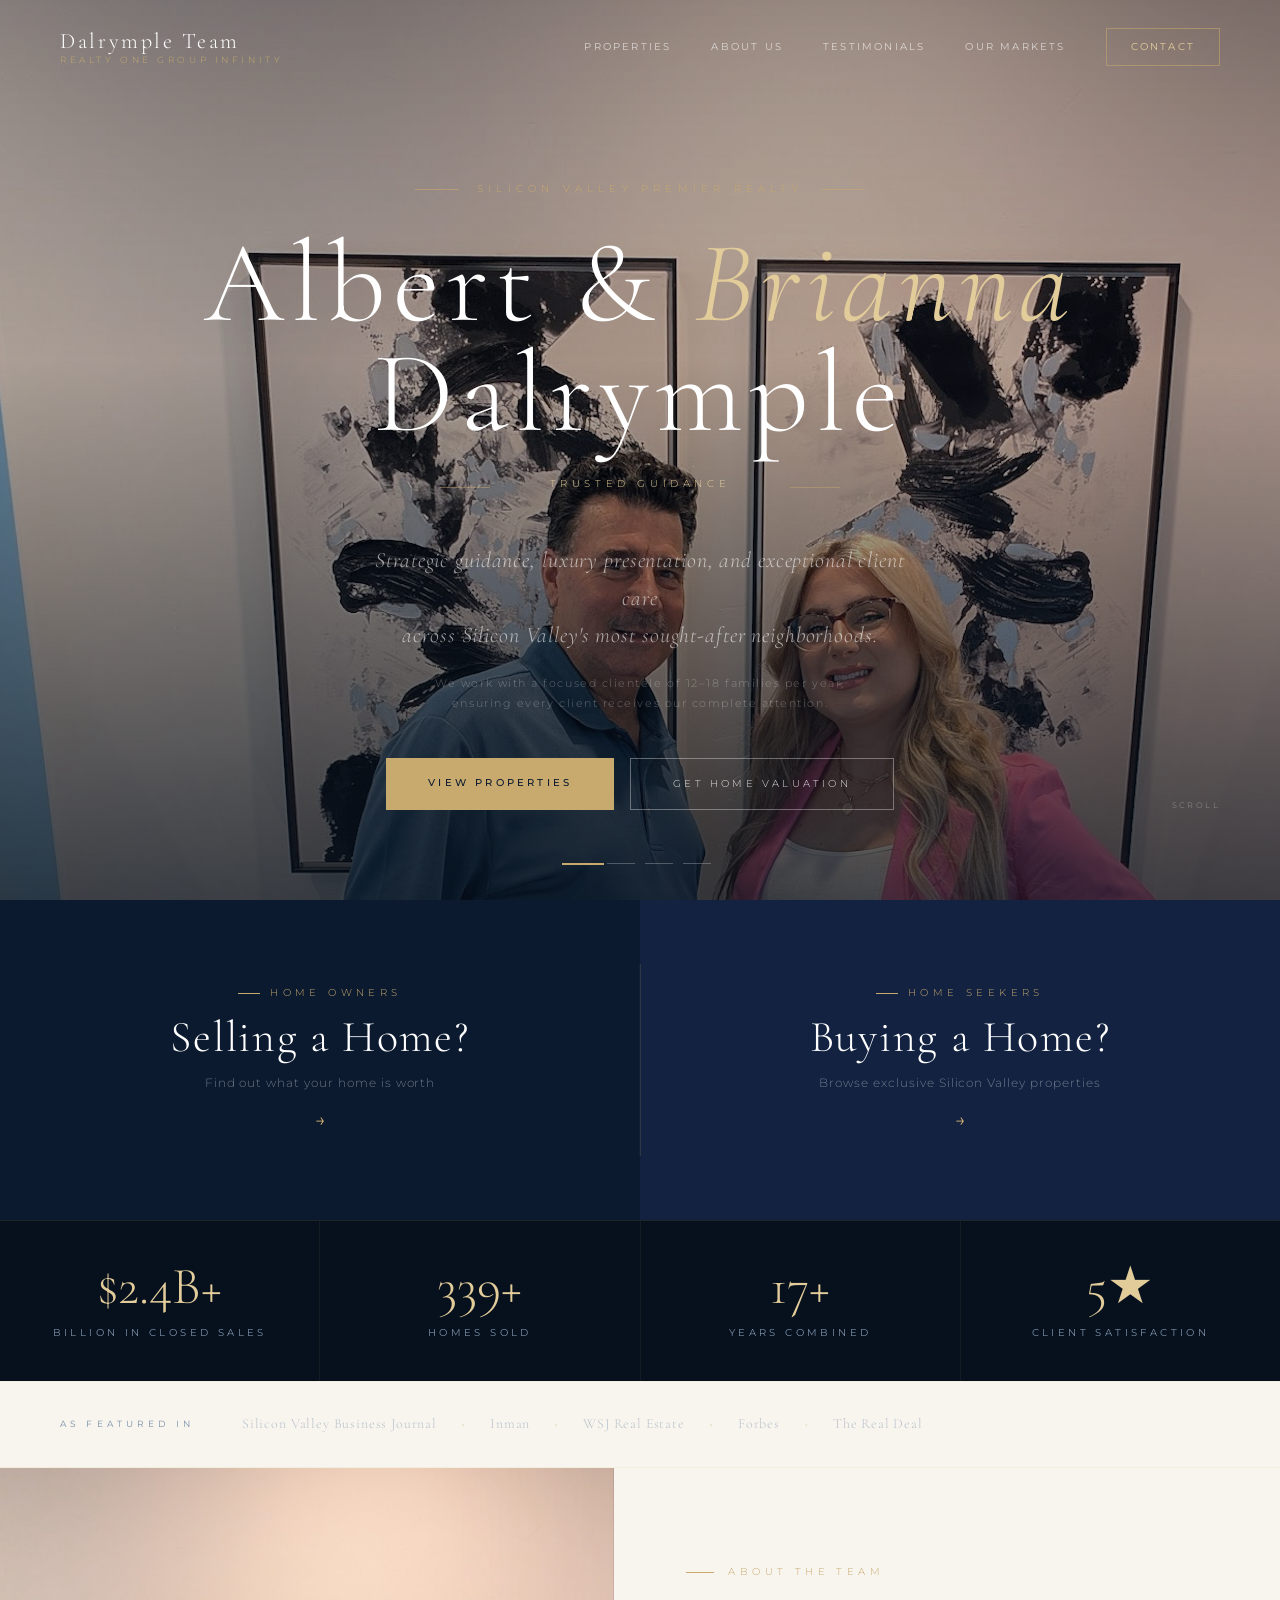
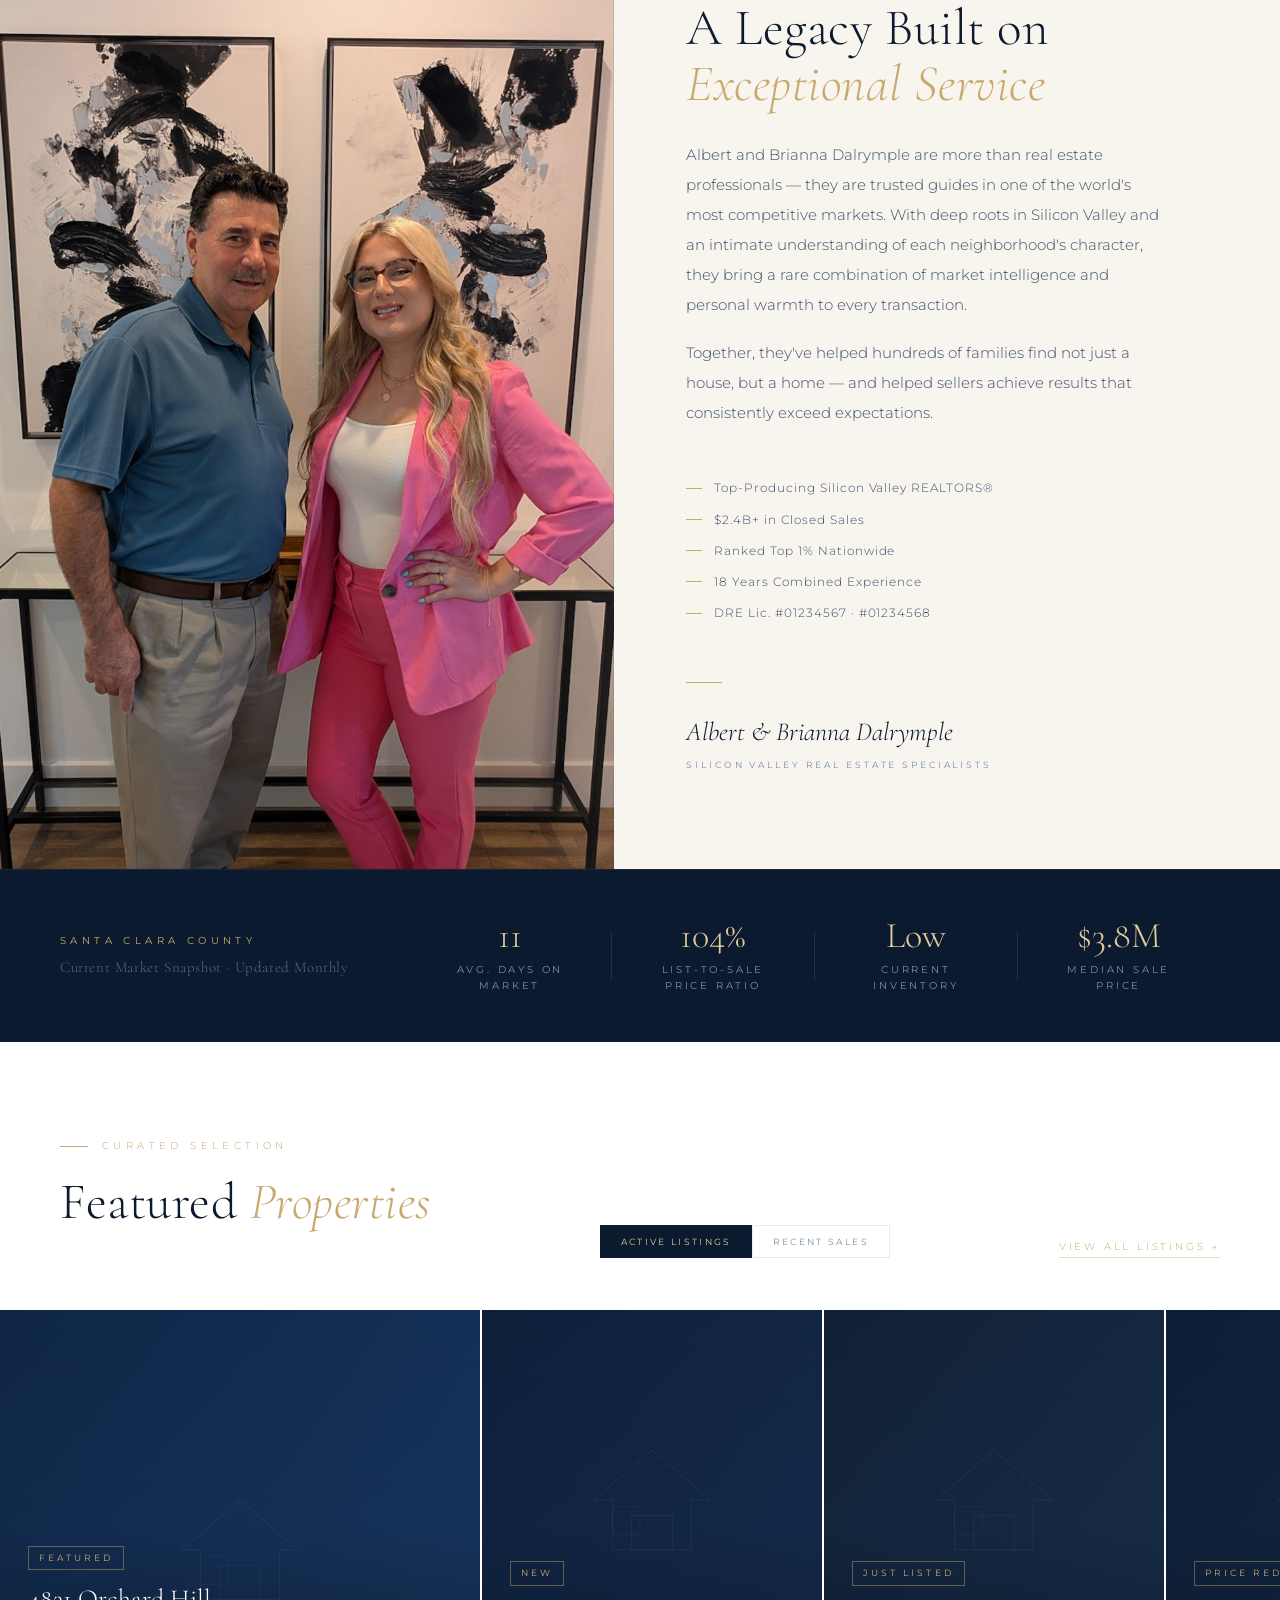
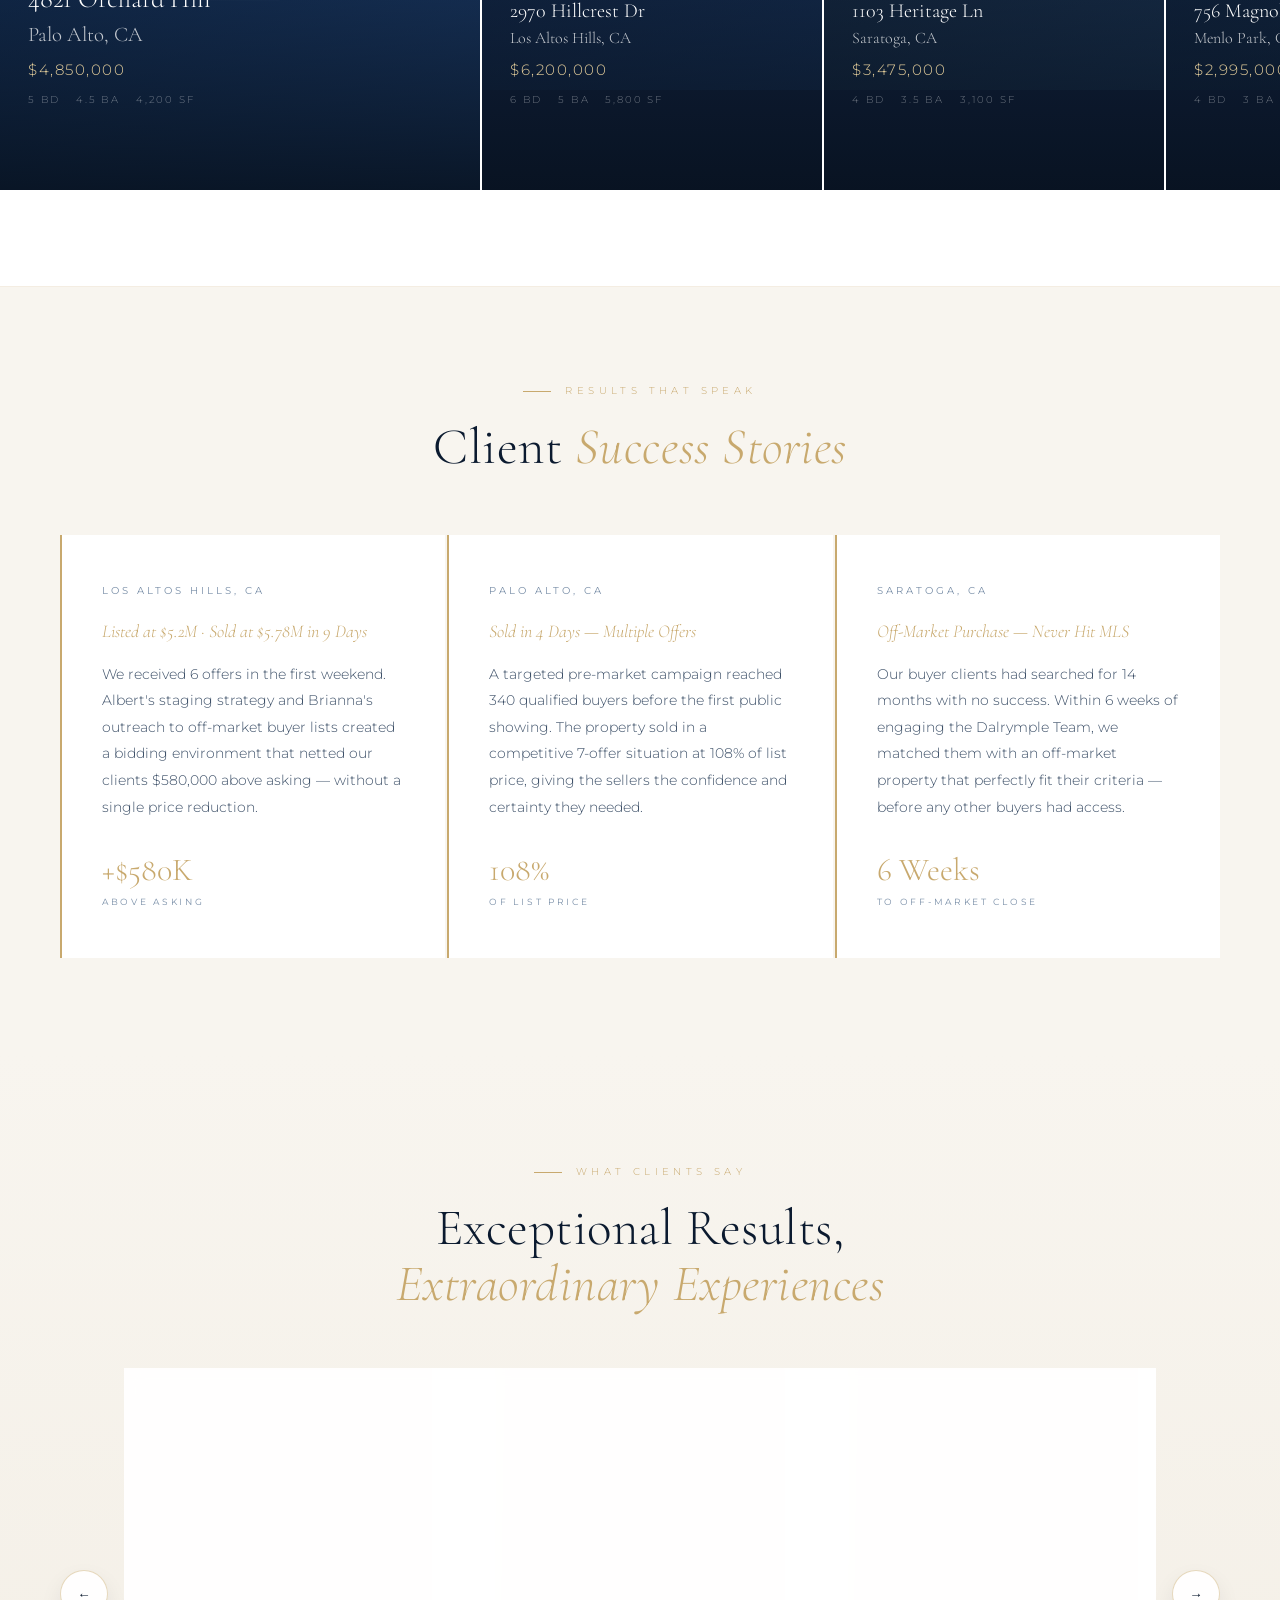
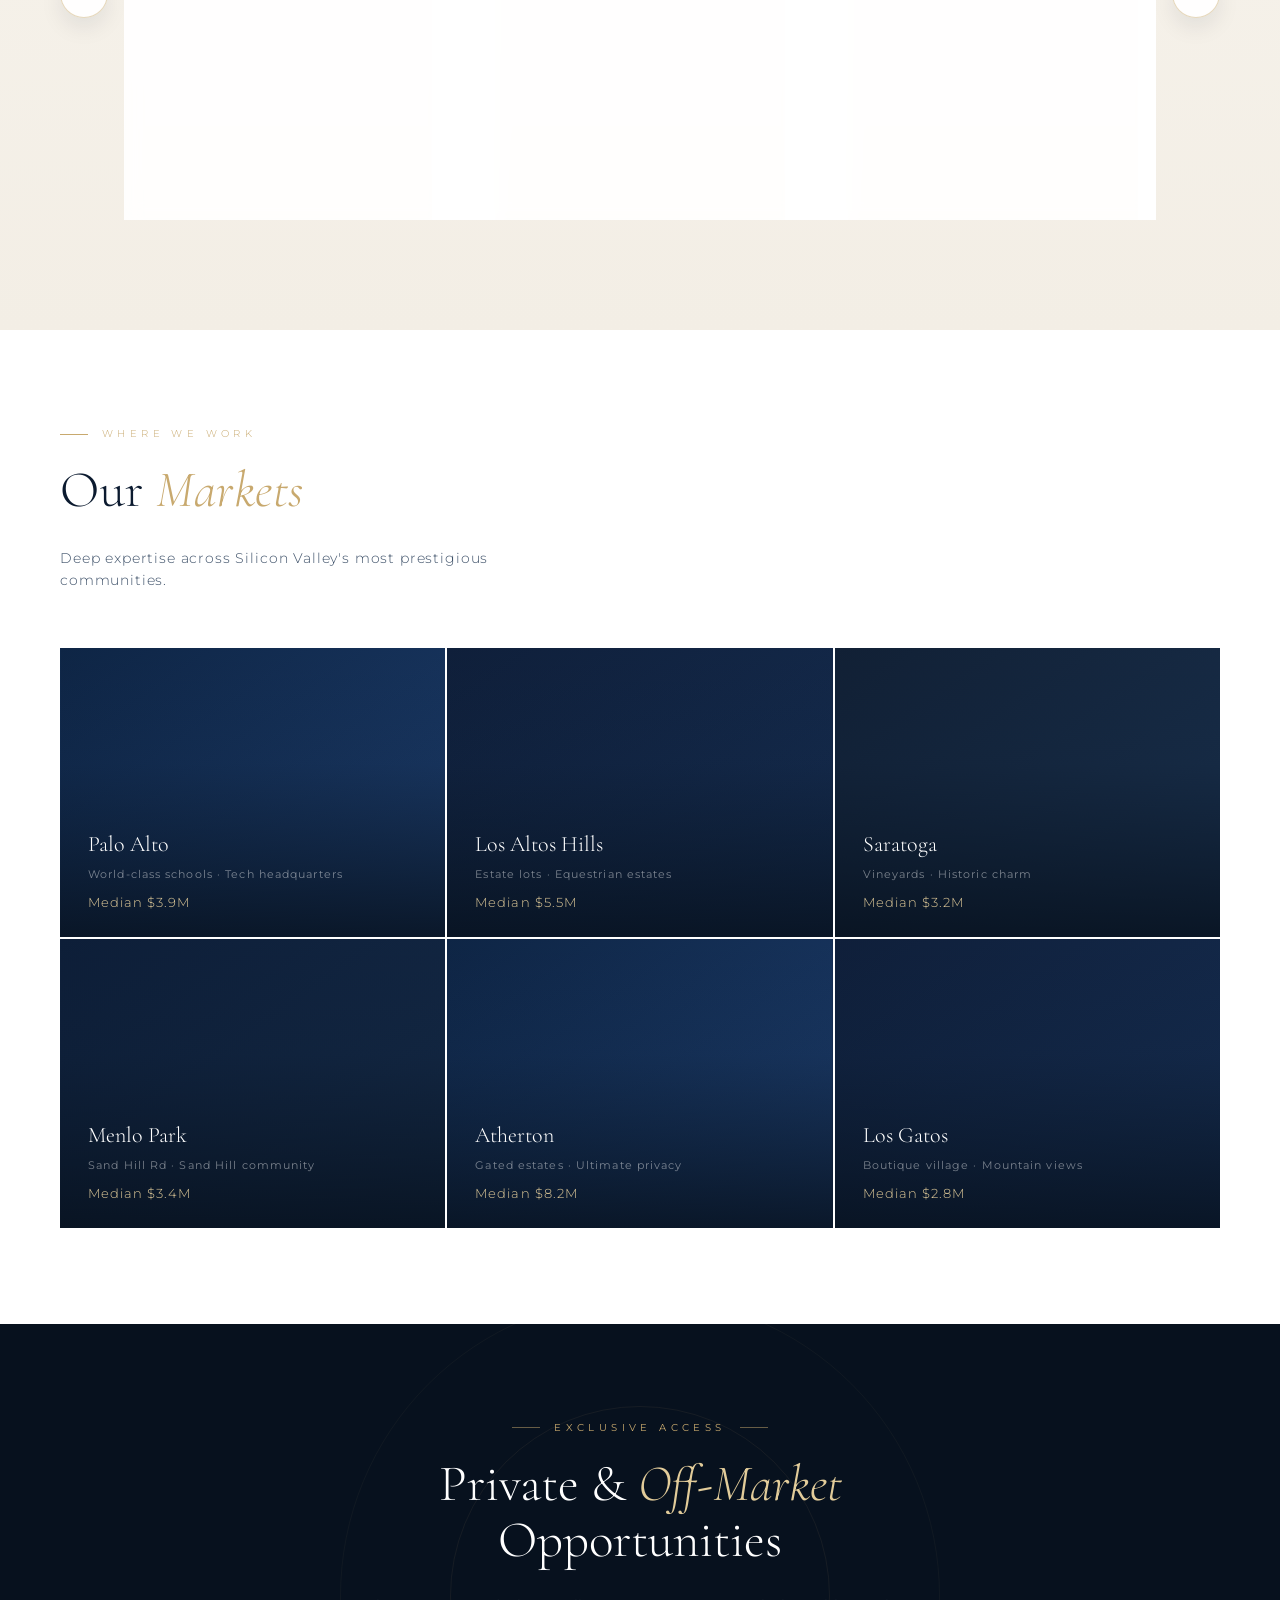
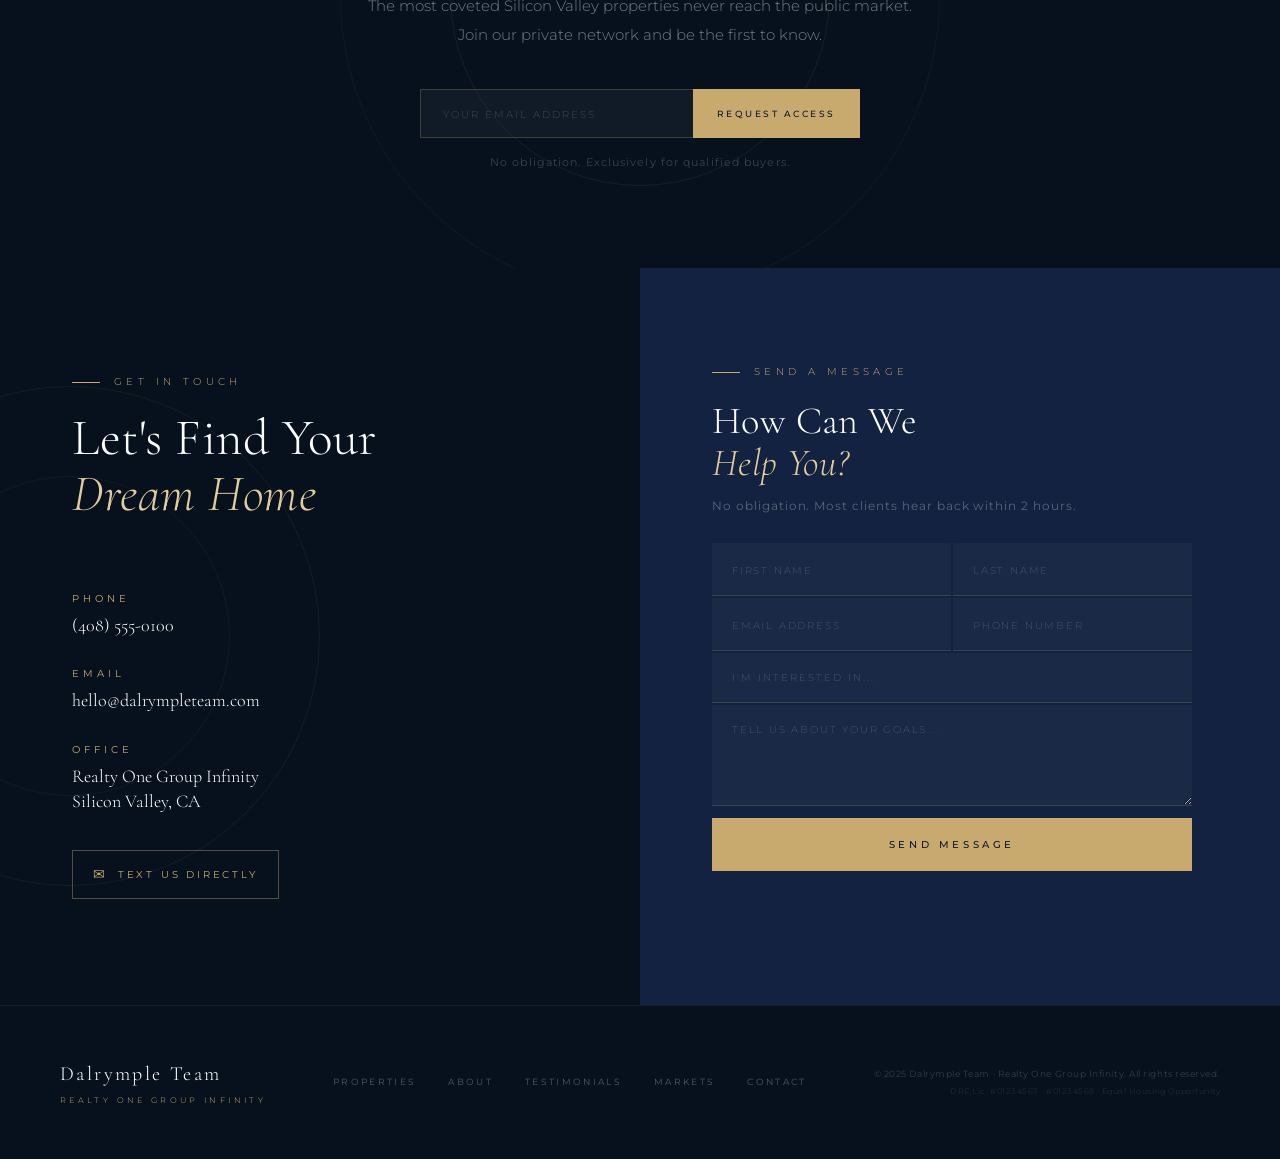
==== index.html @ 806fe7da "Site uplift/mods" ====
<!DOCTYPE html>
<html lang="en">
<head>
  <meta charset="UTF-8" />
  <meta name="viewport" content="width=device-width, initial-scale=1.0" />

  <!-- ═══ SEO: Optimized title & description ═══ -->
  <title>Dalrymple Team | Silicon Valley Luxury Real Estate | Palo Alto, Los Altos Hills, Saratoga</title>
  <meta name="description" content="Albert & Brianna Dalrymple — top 1% Silicon Valley REALTORS® with $2.4B+ in closed sales. Luxury homes in Palo Alto, Los Altos Hills, Saratoga, Menlo Park & Atherton." />

  <!-- ═══ SEO: Open Graph for social sharing previews ═══ -->
  <meta property="og:title" content="Dalrymple Team | Silicon Valley Luxury Real Estate" />
  <meta property="og:description" content="Top 1% Silicon Valley REALTORS® — $2.4B+ in closed sales. Palo Alto · Los Altos Hills · Saratoga · Menlo Park · Atherton." />
  <meta property="og:image" content="Images/FatherDaughter.png" />
  <meta property="og:type" content="website" />
  <meta property="og:url" content="https://www.dalrympleteam.com" />
  <meta name="twitter:card" content="summary_large_image" />
  <meta name="twitter:title" content="Dalrymple Team | Silicon Valley Luxury Real Estate" />
  <meta name="twitter:description" content="Top 1% Silicon Valley REALTORS® — $2.4B+ in closed sales." />
  <meta name="twitter:image" content="Images/FatherDaughter.png" />

  <!-- ═══ Inline SVG Favicon ═══ -->
  <link rel="icon" type="image/svg+xml" href="data:image/svg+xml,<svg xmlns='http://www.w3.org/2000/svg' viewBox='0 0 100 100'><rect width='100' height='100' fill='%230B1A2F'/><text y='.9em' font-size='72' x='50%' text-anchor='middle' font-family='Georgia,serif' fill='%23C8A96E'>D</text></svg>" />

  <!-- ═══ Performance: Preload above-fold hero image ═══ -->
  <link rel="preload" as="image" href="Images/FatherDaughter.png" fetchpriority="high" />

  <!-- ═══ Fonts ═══ -->
  <link rel="preconnect" href="https://fonts.googleapis.com" />
  <link rel="preconnect" href="https://fonts.gstatic.com" crossorigin />
  <link href="https://fonts.googleapis.com/css2?family=Cormorant+Garamond:ital,wght@0,300;0,400;0,500;1,300;1,400;1,500&family=Montserrat:wght@200;300;400;500&display=swap" rel="stylesheet" />

  <!-- ═══ Schema.org: Local Business / Real Estate Agent ═══ -->
  <script type="application/ld+json">
  {
    "@context": "https://schema.org",
    "@type": "RealEstateAgent",
    "name": "Dalrymple Team",
    "description": "Top 1% Silicon Valley REALTORS® with $2.4B+ in closed sales. Specialists in Palo Alto, Los Altos Hills, Saratoga, Menlo Park, and Atherton luxury real estate.",
    "url": "https://www.dalrympleteam.com",
    "telephone": "+14085550100",
    "email": "hello@dalrympleteam.com",
    "address": {
      "@type": "PostalAddress",
      "addressLocality": "Silicon Valley",
      "addressRegion": "CA",
      "addressCountry": "US"
    },
    "areaServed": ["Palo Alto", "Los Altos Hills", "Saratoga", "Menlo Park", "Atherton", "Los Gatos", "Cupertino", "Monte Sereno"],
    "memberOf": {
      "@type": "Organization",
      "name": "Realty One Group Infinity"
    },
    "hasCredential": "Licensed California REALTOR®",
    "aggregateRating": {
      "@type": "AggregateRating",
      "ratingValue": "5",
      "reviewCount": "47"
    }
  }
  </script>

  <link rel="stylesheet" href="style.css" />
</head>
<body>

  <!-- ═══ NAVIGATION ═══ -->
  <nav id="navbar" aria-label="Main navigation">
    <div class="nav-logo">
      Dalrymple Team
      <span>Realty One Group Infinity</span>
    </div>
    <button class="nav-toggle" id="navToggle" aria-label="Open menu" aria-expanded="false">&#9776;</button>
    <div class="nav-links" id="navLinks" role="menubar">
      <a href="#listings" role="menuitem">Properties</a>
      <a href="#about" role="menuitem">About Us</a>
      <a href="#testimonials" role="menuitem">Testimonials</a>
      <a href="#markets" role="menuitem">Our Markets</a>
      <a href="#contact" class="nav-cta" role="menuitem">Contact</a>
    </div>
  </nav>

  <!-- ═══ HERO — FULL VIEWPORT CINEMATIC ═══ -->
  <section class="hero" id="home" aria-label="Hero banner">

    <div class="hero-slides" aria-hidden="true">
      <div class="hero-slide active" id="slide-0"
           style="background-image: url('Images/FatherDaughter.png');"></div>
      <div class="hero-slide" id="slide-1"></div>
      <div class="hero-slide" id="slide-2"></div>
      <div class="hero-slide" id="slide-3"></div>
    </div>

    <div class="hero-overlay" aria-hidden="true"></div>

    <div class="hero-content">
      <!-- Fixed: changed from div to p — semantically correct eyebrow -->
      <p class="hero-eyebrow">Silicon Valley Premier Realty</p>

      <h1 class="hero-name">Albert &amp; <em>Brianna</em><br>Dalrymple</h1>

      <div class="hero-rotator-wrap" aria-live="polite" aria-label="Services">
        <div class="rotator-rule"></div>
        <div class="hero-rotator">
          <span class="rotator-word active">Trusted Guidance</span>
          <span class="rotator-word">White-Glove Service</span>
          <span class="rotator-word">Strategic Marketing</span>
          <span class="rotator-word">Local Expertise</span>
          <span class="rotator-word">Proven Results</span>
        </div>
        <div class="rotator-rule"></div>
      </div>

      <p class="hero-tagline">
        Strategic guidance, luxury presentation, and exceptional client care<br>
        across Silicon Valley's most sought-after neighborhoods.
      </p>

      <!-- Scarcity / exclusivity micro-copy -->
      <p class="hero-exclusivity">
        We work with a focused clientele of 12–18 families per year,<br>
        ensuring every client receives our complete attention.
      </p>

      <div class="hero-btns">
        <a href="#listings" class="btn-primary">View Properties</a>
        <a href="#contact" class="btn-ghost">Get Home Valuation</a>
      </div>
    </div>

    <div class="hero-dots" aria-label="Slide navigation">
      <button class="hero-dot active" data-slide="0" aria-label="Slide 1"></button>
      <button class="hero-dot" data-slide="1" aria-label="Slide 2"></button>
      <button class="hero-dot" data-slide="2" aria-label="Slide 3"></button>
      <button class="hero-dot" data-slide="3" aria-label="Slide 4"></button>
    </div>

    <div class="scroll-hint" aria-hidden="true">Scroll</div>
  </section>

  <!-- ═══ DUAL CTA SPLIT ═══ -->
  <div class="dual-cta" role="complementary" aria-label="Buyer and Seller pathways">
    <div class="dual-panel left" onclick="location.href='#contact'"
         role="button" tabindex="0" aria-label="Learn about selling your home"
         onkeydown="if(event.key==='Enter')location.href='#contact'">
      <div class="dual-panel-tag">Home Owners</div>
      <div class="dual-panel-title">Selling a Home?</div>
      <div class="dual-panel-sub">Find out what your home is worth</div>
      <div class="dual-panel-arrow">→</div>
    </div>
    <div class="dual-divider" aria-hidden="true"></div>
    <div class="dual-panel right" onclick="location.href='#listings'"
         role="button" tabindex="0" aria-label="Browse homes for sale"
         onkeydown="if(event.key==='Enter')location.href='#listings'">
      <div class="dual-panel-tag">Home Seekers</div>
      <div class="dual-panel-title">Buying a Home?</div>
      <div class="dual-panel-sub">Browse exclusive Silicon Valley properties</div>
      <div class="dual-panel-arrow">→</div>
    </div>
  </div>

  <!-- ═══ STATS BAR ═══ -->
  <div class="stats-bar" aria-label="Team statistics">
    <div class="stat-item">
      <span class="stat-num" data-target="2.4">0</span>
      <span class="stat-label">Billion in Closed Sales</span>
    </div>
    <div class="stat-item">
      <span class="stat-num" data-target="340" data-integer="true">0</span>
      <span class="stat-label">Homes Sold</span>
    </div>
    <div class="stat-item">
      <span class="stat-num" data-target="18" data-integer="true">0</span>
      <span class="stat-label">Years Combined</span>
    </div>
    <div class="stat-item">
      <span class="stat-num">5★</span>
      <span class="stat-label">Client Satisfaction</span>
    </div>
  </div>

  <!-- ═══ PRESS BAR ═══ -->
  <div class="press-bar" aria-label="Press and media features">
    <div class="press-label">As Featured In</div>
    <div class="press-logos">
      <span class="press-logo-text">Silicon Valley Business Journal</span>
      <span class="press-divider" aria-hidden="true">·</span>
      <span class="press-logo-text">Inman</span>
      <span class="press-divider" aria-hidden="true">·</span>
      <span class="press-logo-text">WSJ Real Estate</span>
      <span class="press-divider" aria-hidden="true">·</span>
      <span class="press-logo-text">Forbes</span>
      <span class="press-divider" aria-hidden="true">·</span>
      <span class="press-logo-text">The Real Deal</span>
    </div>
  </div>

  <!-- ═══ ABOUT ═══ -->
  <section class="about-section" id="about" aria-label="About the Dalrymple Team">
    <div class="about-photo">
      <img src="Images/FatherDaughter.png"
           alt="Albert and Brianna Dalrymple, Silicon Valley Luxury REALTORS® at Realty One Group Infinity"
           loading="lazy" width="800" height="1000" />
      <div class="about-photo-overlay" aria-hidden="true"></div>
    </div>
    <div class="about-text fade-up">
      <div class="sec-tag">About the Team</div>
      <h2 class="sec-title">A Legacy Built on<br><em>Exceptional Service</em></h2>
      <p class="about-body">
        Albert and Brianna Dalrymple are more than real estate professionals — they are trusted
        guides in one of the world's most competitive markets. With deep roots in Silicon Valley
        and an intimate understanding of each neighborhood's character, they bring a rare
        combination of market intelligence and personal warmth to every transaction.
      </p>
      <p class="about-body">
        Together, they've helped hundreds of families find not just a house, but a home — and
        helped sellers achieve results that consistently exceed expectations.
      </p>
      <ul class="about-credentials" aria-label="Professional credentials">
        <li>Top-Producing Silicon Valley REALTORS®</li>
        <li>$2.4B+ in Closed Sales</li>
        <li>Ranked Top 1% Nationwide</li>
        <li>18 Years Combined Experience</li>
        <li>DRE Lic. #01234567 · #01234568</li>
      </ul>
      <div class="about-rule" aria-hidden="true"></div>
      <div class="about-sig">Albert &amp; Brianna Dalrymple</div>
      <div class="about-role">Silicon Valley Real Estate Specialists</div>
    </div>
  </section>

  <!-- ═══ MARKET SNAPSHOT BAR ═══ -->
  <div class="market-bar" aria-label="Current market statistics">
    <div class="market-bar-inner">
      <div class="mbar-label-wrap">
        <div class="mbar-eyebrow">Santa Clara County</div>
        <div class="mbar-label">Current Market Snapshot · Updated Monthly</div>
      </div>
      <div class="mbar-stats">
        <div class="mbar-item">
          <span class="mbar-num">11</span>
          <span class="mbar-sub">Avg. Days on Market</span>
        </div>
        <div class="mbar-divider" aria-hidden="true"></div>
        <div class="mbar-item">
          <span class="mbar-num">104%</span>
          <span class="mbar-sub">List-to-Sale Price Ratio</span>
        </div>
        <div class="mbar-divider" aria-hidden="true"></div>
        <div class="mbar-item">
          <span class="mbar-num">Low</span>
          <span class="mbar-sub">Current Inventory</span>
        </div>
        <div class="mbar-divider" aria-hidden="true"></div>
        <div class="mbar-item">
          <span class="mbar-num">$3.8M</span>
          <span class="mbar-sub">Median Sale Price</span>
        </div>
      </div>
    </div>
  </div>

  <!-- ═══ FEATURED LISTINGS ═══ -->
  <section class="listings-section" id="listings" aria-label="Featured Properties">
    <div class="listings-head">
      <div>
        <div class="sec-tag" style="color:var(--champagne);">Curated Selection</div>
        <h2 class="sec-title" style="color:var(--navy);">Featured <em>Properties</em></h2>
      </div>
      <div class="listings-tabs" role="tablist" aria-label="Listing type">
        <button class="tab-btn active" data-tab="active" role="tab" aria-selected="true">Active Listings</button>
        <button class="tab-btn" data-tab="sold" role="tab" aria-selected="false">Recent Sales</button>
      </div>
      <a href="#contact" class="view-all">View All Listings →</a>
    </div>
    <div class="listings-carousel" id="listingsGrid" role="list" aria-label="Property listings"></div>
  </section>

  <!-- ═══ SOLD STORIES / CASE STUDIES ═══ -->
  <section class="sold-stories" id="sold-stories" aria-label="Client success stories">
    <div class="sold-stories-head">
      <div class="sec-tag centered">Results That Speak</div>
      <h2 class="sec-title" style="text-align:center;">Client <em>Success Stories</em></h2>
    </div>
    <div class="sold-grid" id="soldGrid" role="list"></div>
  </section>

  <!-- ═══ TESTIMONIALS ═══ -->
  <section class="testimonials-section" id="testimonials" aria-label="Client testimonials">
    <div class="sec-tag centered">What Clients Say</div>
    <h2 class="sec-title" style="text-align:center;">Exceptional Results,<br><em>Extraordinary Experiences</em></h2>

    <div class="testi-wrapper">
      <button class="testi-arrow left" id="testiPrev" aria-label="Previous testimonial">&#8592;</button>
      <div class="testi-grid" role="region" aria-label="Testimonial carousel">
        <div class="testi-track" id="testiTrack"></div>
      </div>
      <button class="testi-arrow right" id="testiNext" aria-label="Next testimonial">&#8594;</button>
    </div>
  </section>

  <!-- ═══ OUR MARKETS / NEIGHBORHOODS ═══ -->
  <section class="markets-section" id="markets" aria-label="Our markets and neighborhoods">
    <div class="markets-head">
      <div class="sec-tag">Where We Work</div>
      <h2 class="sec-title">Our <em>Markets</em></h2>
      <p class="markets-sub">Deep expertise across Silicon Valley's most prestigious communities.</p>
    </div>
    <div class="markets-grid" id="marketsGrid" role="list" aria-label="Neighborhood listings"></div>
  </section>

  <!-- ═══ PRIVATE LISTINGS GATE ═══ -->
  <div class="private-listings" aria-label="Private listings access request">
    <div class="private-inner">
      <p class="private-eyebrow">Exclusive Access</p>
      <h2 class="private-title">Private &amp; <em>Off-Market</em><br>Opportunities</h2>
      <p class="private-body">
        The most coveted Silicon Valley properties never reach the public market.
        Join our private network and be the first to know.
      </p>
      <form class="private-form" id="privateForm" novalidate aria-label="Off-market listings request">
        <input type="email" name="email" placeholder="Your Email Address" required
               class="private-input" autocomplete="email" aria-label="Email address" />
        <button type="submit" class="private-submit">Request Access</button>
      </form>
      <p class="private-note">No obligation. Exclusively for qualified buyers.</p>
    </div>
  </div>

  <!-- ═══ CONTACT ═══ -->
  <section class="contact-section" id="contact" aria-label="Contact the Dalrymple Team">
    <div class="contact-left">
      <div class="sec-tag white">Get in Touch</div>
      <h2 class="sec-title white">Let's Find Your<br><em>Dream Home</em></h2>
      <div class="contact-info">
        <div>
          <div class="contact-item-label">Phone</div>
          <!-- Clickable for mobile conversion -->
          <a href="tel:+14085550100" class="contact-item-value contact-link">(408) 555-0100</a>
        </div>
        <div>
          <div class="contact-item-label">Email</div>
          <a href="mailto:hello@dalrympleteam.com" class="contact-item-value contact-link">hello@dalrympleteam.com</a>
        </div>
        <div>
          <div class="contact-item-label">Office</div>
          <div class="contact-item-value">Realty One Group Infinity<br>Silicon Valley, CA</div>
        </div>
        <div>
          <!-- Quick text CTA for mobile users -->
          <a href="sms:+14085550100" class="quick-text-btn" aria-label="Send a text message to the Dalrymple Team">
            <span class="quick-text-icon" aria-hidden="true">✉</span>
            Text us directly
          </a>
        </div>
      </div>
    </div>
    <div class="contact-right">
      <div class="sec-tag">Send a Message</div>
      <h2 class="sec-title white" style="font-size:clamp(26px,3vw,40px); margin-bottom:12px;">
        How Can We<br><em>Help You?</em>
      </h2>
      <p class="form-intro">No obligation. Most clients hear back within 2 hours.</p>
      <form class="contact-form" id="contactForm"
            action="https://formspree.io/f/xojpeayp" method="POST"
            novalidate aria-label="Contact form">
        <input type="hidden" name="_replyto" value="" />
        <div class="form-row">
          <input class="form-field" type="text" name="firstName" placeholder="First Name"
                 required autocomplete="given-name" aria-label="First name" />
          <input class="form-field" type="text" name="lastName" placeholder="Last Name"
                 required autocomplete="family-name" aria-label="Last name" />
        </div>
        <div class="form-row">
          <input class="form-field" type="email" name="email" placeholder="Email Address"
                 required autocomplete="email" aria-label="Email address" />
          <input class="form-field" type="tel" name="phone" placeholder="Phone Number"
                 autocomplete="tel" aria-label="Phone number" />
        </div>
        <select class="form-field select-field" name="interest" aria-label="Area of interest">
          <option value="">I'm Interested In...</option>
          <option value="buying">Buying a Home</option>
          <option value="selling">Selling a Home</option>
          <option value="valuation">Property Valuation</option>
          <option value="private">Private / Off-Market Listings</option>
          <option value="exploring">Just Exploring</option>
        </select>
        <textarea class="form-field" name="message"
                  placeholder="Tell Us About Your Goals..."
                  rows="4" aria-label="Your message"></textarea>
        <button type="submit" class="form-send">Send Message</button>
        <p class="form-status" id="formStatus" role="alert" aria-live="polite"></p>
      </form>
    </div>
  </section>

  <!-- ═══ FOOTER ═══ -->
  <footer role="contentinfo">
    <div class="foot-logo">
      Dalrymple Team
      <span>Realty One Group Infinity</span>
    </div>
    <nav class="foot-links" aria-label="Footer navigation">
      <a href="#listings">Properties</a>
      <a href="#about">About</a>
      <a href="#testimonials">Testimonials</a>
      <a href="#markets">Markets</a>
      <a href="#contact">Contact</a>
    </nav>
    <div class="foot-legal">
      <div class="foot-copy">© 2025 Dalrymple Team · Realty One Group Infinity. All rights reserved.</div>
      <div class="foot-dre">DRE Lic. #01234567 · #01234568 · Equal Housing Opportunity</div>
    </div>
  </footer>

  <!-- ═══ STICKY MOBILE VALUATION CTA ═══ -->
  <div class="sticky-val" id="stickyVal" aria-hidden="true" role="complementary">
    <a href="#contact" tabindex="-1" aria-label="Get your free home valuation">
      Get Your Free Home Valuation →
    </a>
  </div>

  <script src="main.js"></script>
</body>
</html>
---- style.css ----
/* ═══════════════════════════════════════════════════
   DALRYMPLE TEAM · LUXURY REAL ESTATE
   Navy & Champagne · Cinematic · Editorial
   Updated: All audit recommendations applied
════════════════════════════════════════════════════ */

:root {
  --navy:        #0B1A2F;
  --navy-mid:    #122240;
  --navy-deep:   #07111E;
  --champagne:   #C8A96E;
  --champ-light: #E2CC9A;
  --champ-pale:  #F4ECD8;
  --white:       #FFFFFF;
  --offwhite:    #F8F5EF;
  --slate:       #7A8FA8;
  --text-mid:    #3D5068;
  --serif:       'Cormorant Garamond', Georgia, serif;
  --sans:        'Montserrat', 'Segoe UI', sans-serif;
  --ease:        cubic-bezier(0.25, 0.46, 0.45, 0.94);
}

*, *::before, *::after { box-sizing: border-box; margin: 0; padding: 0; }
html { scroll-behavior: smooth; font-size: 16px; }
body { font-family: var(--sans); background: var(--offwhite); color: var(--navy); overflow-x: hidden; line-height: 1.6; }
a { text-decoration: none; color: inherit; }
img { max-width: 100%; display: block; }

/* ══════════════════════════════════════════════════
   NAVIGATION
══════════════════════════════════════════════════ */
#navbar {
  position: fixed; top: 0; left: 0; right: 0;
  z-index: 100;
  display: flex; align-items: center; justify-content: space-between;
  padding: 28px 60px;
  transition: background 0.4s var(--ease), padding 0.4s var(--ease), box-shadow 0.4s var(--ease);
}
#navbar.scrolled {
  background: var(--navy-deep);
  padding: 18px 60px;
  box-shadow: 0 1px 30px rgba(0,0,0,0.4);
}
.nav-logo {
  font-family: var(--serif);
  font-size: 22px; font-weight: 300;
  letter-spacing: 0.12em; color: var(--white); line-height: 1;
}
.nav-logo span {
  display: block;
  font-family: var(--sans); font-size: 8.5px; font-weight: 300;
  letter-spacing: 0.42em; text-transform: uppercase;
  color: var(--champagne); margin-top: 4px;
}
.nav-links { display: flex; gap: 40px; align-items: center; }
/* FIX: bumped from 9px to 10px — min readable luxury size */
.nav-links a {
  font-size: 10px; font-weight: 400;
  letter-spacing: 0.22em; text-transform: uppercase;
  color: rgba(255,255,255,0.65);
  transition: color 0.25s;
}
.nav-links a:hover { color: var(--champ-light); }
/* FIX: Removed !important — resolved with higher specificity selector */
.nav-links .nav-cta {
  border: 0.5px solid rgba(200,169,110,0.55);
  color: var(--champ-light);
  padding: 10px 24px;
}
.nav-links .nav-cta:hover { background: rgba(200,169,110,0.1); }
.nav-toggle { display: none; background: none; border: none; color: var(--white); font-size: 22px; cursor: pointer; }

/* ══════════════════════════════════════════════════
   HERO — FULL VIEWPORT CINEMATIC
══════════════════════════════════════════════════ */
.hero {
  position: relative;
  width: 100%; height: 100vh; min-height: 600px;
  overflow: hidden;
  display: flex; align-items: flex-end; justify-content: center;
}

.hero-slides { position: absolute; inset: 0; }
.hero-slide {
  position: absolute; inset: 0;
  background-size: cover; background-position: center;
  opacity: 0;
  /* FIX: Removed duplicate transition — single declaration now */
  transform: scale(1.06);
  transition: opacity 1.4s var(--ease), transform 8s linear;
  will-change: opacity, transform;
}
.hero-slide.active { opacity: 1; transform: scale(1.0); }

/* Placeholder gradient backgrounds */
.hero-slide:nth-child(1) { background: linear-gradient(160deg, #0B1A2F 0%, #1a3055 50%, #0d2240 100%); }
.hero-slide:nth-child(2) { background: linear-gradient(140deg, #111f35 0%, #0e2847 60%, #071422 100%); }
.hero-slide:nth-child(3) { background: linear-gradient(170deg, #0d2035 0%, #1c3a5e 50%, #0a1828 100%); }
.hero-slide:nth-child(4) { background: linear-gradient(150deg, #091828 0%, #15304f 55%, #0d2035 100%); }

/* Video slide support */
.hero-video {
  position: absolute; inset: 0;
  width: 100%; height: 100%;
  object-fit: cover; pointer-events: none;
}

.hero-overlay {
  position: absolute; inset: 0; z-index: 2;
  background: linear-gradient(
    to bottom,
    rgba(7,17,30,0.38) 0%,
    rgba(7,17,30,0.25) 40%,
    rgba(7,17,30,0.72) 100%
  );
}

.hero-content {
  position: relative; z-index: 3;
  width: 100%; padding: 0 60px 90px;
  display: flex; flex-direction: column; align-items: center; text-align: center;
  /* Parallax JS will apply transform here */
  transition: transform 0.6s ease;
}

/* FIX: Changed to <p> in HTML — matching selector */
.hero-eyebrow {
  display: flex; align-items: center; gap: 18px;
  font-size: 10px; font-weight: 300;
  letter-spacing: 0.52em; text-transform: uppercase;
  color: var(--champagne);
  margin-bottom: 32px;
  opacity: 0; animation: fadeIn 1s 0.4s var(--ease) forwards;
}
.hero-eyebrow::before,
.hero-eyebrow::after {
  content: ''; display: block;
  width: 44px; height: 0.5px;
  background: var(--champagne); opacity: 0.6; flex-shrink: 0;
}

.hero-name {
  font-family: var(--serif);
  font-size: clamp(64px, 9vw, 128px); font-weight: 300;
  letter-spacing: 0.06em; color: var(--white);
  line-height: 0.95; margin-bottom: 28px;
  opacity: 0; animation: fadeUp 1s 0.65s var(--ease) forwards;
}
.hero-name em { font-style: italic; color: var(--champ-light); }

.hero-rotator-wrap {
  display: flex; align-items: center; gap: 20px;
  margin-bottom: 44px;
  opacity: 0; animation: fadeIn 1s 0.9s var(--ease) forwards;
}
.rotator-rule { width: 50px; height: 0.5px; background: rgba(200,169,110,0.45); flex-shrink: 0; }
.hero-rotator {
  position: relative; height: 22px; overflow: hidden; min-width: 260px;
}
.rotator-word {
  position: absolute; top: 0; left: 0; right: 0;
  font-family: var(--sans);
  font-size: 10px; font-weight: 300;
  letter-spacing: 0.46em; text-transform: uppercase;
  color: var(--champ-light); text-align: center;
  opacity: 0; transform: translateY(16px);
  transition: opacity 0.6s var(--ease), transform 0.6s var(--ease);
}
.rotator-word.active { opacity: 1; transform: translateY(0); }
.rotator-word.exit   { opacity: 0; transform: translateY(-16px); }

.hero-tagline {
  font-family: var(--serif);
  font-size: clamp(16px, 2vw, 22px); font-weight: 300; font-style: italic;
  letter-spacing: 0.04em; line-height: 1.7;
  color: rgba(255,255,255,0.6); max-width: 560px;
  margin-bottom: 20px;
  opacity: 0; animation: fadeUp 1s 1.1s var(--ease) forwards;
}

/* NEW: Exclusivity / scarcity micro-copy */
.hero-exclusivity {
  font-size: 11px; font-weight: 300;
  letter-spacing: 0.14em; line-height: 1.8;
  color: rgba(255,255,255,0.32);
  margin-bottom: 44px;
  opacity: 0; animation: fadeUp 1s 1.25s var(--ease) forwards;
}

.hero-btns {
  display: flex; gap: 16px; flex-wrap: wrap; justify-content: center;
  opacity: 0; animation: fadeUp 1s 1.4s var(--ease) forwards;
}
.btn-primary {
  background: var(--champagne); color: var(--navy);
  font-family: var(--sans); font-size: 10px; font-weight: 500;
  letter-spacing: 0.32em; text-transform: uppercase;
  padding: 17px 42px; border: none; cursor: pointer; display: inline-block;
  transition: background 0.25s, transform 0.25s, box-shadow 0.25s;
}
.btn-primary:hover {
  background: var(--champ-light); transform: translateY(-2px);
  box-shadow: 0 10px 30px rgba(200,169,110,0.28);
}
.btn-ghost {
  background: transparent; color: rgba(255,255,255,0.85);
  font-family: var(--sans); font-size: 10px; font-weight: 300;
  letter-spacing: 0.32em; text-transform: uppercase;
  padding: 17px 42px; border: 0.5px solid rgba(255,255,255,0.35);
  cursor: pointer; display: inline-block;
  transition: border-color 0.25s, color 0.25s, transform 0.25s;
}
.btn-ghost:hover {
  border-color: var(--champ-light); color: var(--champ-light);
  transform: translateY(-2px);
}

.hero-dots {
  position: absolute; bottom: 36px; left: 50%; transform: translateX(-50%);
  z-index: 4; display: flex; gap: 10px;
}
.hero-dot {
  width: 28px; height: 1.5px;
  background: rgba(255,255,255,0.25); border: none; cursor: pointer; padding: 0;
  transition: background 0.3s, transform 0.3s;
}
.hero-dot.active { background: var(--champagne); transform: scaleX(1.5); }

.scroll-hint {
  position: absolute; bottom: 36px; right: 60px;
  z-index: 4; display: flex; flex-direction: column;
  align-items: center; gap: 8px;
  font-size: 8px; letter-spacing: 0.3em; text-transform: uppercase;
  color: rgba(255,255,255,0.3);
  animation: bobDown 2s 2s ease-in-out infinite;
}
.scroll-hint::after {
  content: ''; display: block;
  width: 0.5px; height: 44px;
  background: linear-gradient(to bottom, rgba(200,169,110,0.6), transparent);
}
@keyframes bobDown {
  0%, 100% { transform: translateY(0); }
  50%       { transform: translateY(6px); }
}

/* ══════════════════════════════════════════════════
   DUAL CTA SPLIT
══════════════════════════════════════════════════ */
.dual-cta {
  display: grid; grid-template-columns: 1fr 1fr;
  /* UPGRADE: increased height from 220px to 320px */
  height: 320px;
  position: relative;
}
.dual-panel {
  position: relative; overflow: hidden;
  display: flex; flex-direction: column;
  align-items: center; justify-content: center; gap: 14px;
  cursor: pointer;
  transition: flex 0.5s var(--ease);
}
/* Hover image reveal layer */
.dual-panel::before {
  content: ''; position: absolute; inset: 0;
  transition: opacity 0.4s;
}
/* Optional: swap these with real listing image URLs */
.dual-panel.left::after {
  content: '';
  position: absolute; inset: 0;
  background-image: url('Images/selling-bg.jpg');
  background-size: cover; background-position: center;
  opacity: 0;
  transition: opacity 0.6s var(--ease);
  z-index: 0;
}
.dual-panel.right::after {
  content: '';
  position: absolute; inset: 0;
  background-image: url('Images/buying-bg.jpg');
  background-size: cover; background-position: center;
  opacity: 0;
  transition: opacity 0.6s var(--ease);
  z-index: 0;
}
.dual-panel.left:hover::after  { opacity: 0.18; }
.dual-panel.right:hover::after { opacity: 0.18; }

.dual-panel-tag,
.dual-panel-title,
.dual-panel-sub,
.dual-panel-arrow { position: relative; z-index: 1; }

.dual-panel.left  { background: var(--navy); }
.dual-panel.right { background: var(--navy-mid); }
.dual-panel.left:hover  { background: var(--navy-mid); }
.dual-panel.right:hover { background: #0e2546; }

.dual-panel-tag {
  /* FIX: bumped from 8.5px to 10px */
  font-size: 10px; font-weight: 300;
  letter-spacing: 0.44em; text-transform: uppercase;
  color: var(--champagne); display: flex; align-items: center; gap: 10px;
}
.dual-panel-tag::before { content: ''; width: 22px; height: 0.5px; background: var(--champagne); }
.dual-panel-title {
  font-family: var(--serif);
  font-size: clamp(28px, 3.5vw, 44px); font-weight: 300; letter-spacing: 0.04em;
  color: var(--white); line-height: 1;
}
.dual-panel-sub {
  font-size: 12px; font-weight: 300; letter-spacing: 0.08em; color: rgba(255,255,255,0.4);
}
.dual-panel-arrow { font-size: 18px; color: var(--champagne); transition: transform 0.3s; }
.dual-panel:hover .dual-panel-arrow { transform: translateX(6px); }

.dual-divider {
  width: 0.5px; position: absolute; top: 20%; bottom: 20%;
  left: 50%; background: rgba(200,169,110,0.2);
  transform: translateX(-50%); z-index: 2; pointer-events: none;
}

/* ══════════════════════════════════════════════════
   STATS BAR
══════════════════════════════════════════════════ */
.stats-bar {
  background: var(--navy-deep);
  display: flex;
  border-top: 0.5px solid rgba(200,169,110,0.12);
}
.stat-item {
  flex: 1; padding: 40px 0; text-align: center;
  border-right: 0.5px solid rgba(200,169,110,0.08);
}
.stat-item:last-child { border-right: none; }
/* UPGRADE: bumped stat number from 44px to 52px */
.stat-num {
  font-family: var(--serif); font-size: 52px; font-weight: 300;
  color: var(--champ-light); display: block; line-height: 1;
}
.stat-label {
  /* FIX: bumped from 8px to 10px */
  font-size: 10px; letter-spacing: 0.34em; text-transform: uppercase;
  color: var(--slate); display: block; margin-top: 12px;
}

/* ══════════════════════════════════════════════════
   PRESS BAR — NEW
══════════════════════════════════════════════════ */
.press-bar {
  background: var(--offwhite);
  border-top: 0.5px solid rgba(200,169,110,0.12);
  border-bottom: 0.5px solid rgba(200,169,110,0.12);
  padding: 28px 60px;
  display: flex; align-items: center; gap: 48px;
  overflow: hidden;
}
.press-label {
  font-size: 9px; letter-spacing: 0.46em; text-transform: uppercase;
  color: var(--slate); flex-shrink: 0; white-space: nowrap;
}
.press-logos {
  display: flex; align-items: center; gap: 24px; flex-wrap: wrap;
}
.press-logo-text {
  font-family: var(--serif); font-size: 14px; font-weight: 300;
  color: var(--slate); opacity: 0.5; letter-spacing: 0.06em;
  transition: opacity 0.25s;
}
.press-logo-text:hover { opacity: 0.8; }
.press-divider { color: rgba(200,169,110,0.3); font-size: 18px; }

/* ══════════════════════════════════════════════════
   ABOUT — Photo + Bio
══════════════════════════════════════════════════ */
.about-section {
  display: grid; grid-template-columns: 48% 52%;
  min-height: 680px;
}
.about-photo {
  position: relative; overflow: hidden; background: var(--navy-mid);
  display: flex; align-items: center; justify-content: center;
}
.about-photo img {
  width: 100%; height: 100%; object-fit: cover; object-position: top center;
  transition: transform 8s linear;
  will-change: transform;
}
.about-photo:hover img { transform: scale(1.03); }
.about-photo-overlay {
  position: absolute; inset: 0;
  background: linear-gradient(to right, transparent 70%, rgba(248,245,239,0.08));
}

.about-text {
  background: var(--offwhite);
  padding: 96px 80px 96px 72px;
  display: flex; flex-direction: column; justify-content: center;
}

/* Section label */
.sec-tag {
  /* FIX: bumped from 9px to 10px */
  font-size: 10px; font-weight: 300;
  letter-spacing: 0.44em; text-transform: uppercase;
  color: var(--champagne);
  display: flex; align-items: center; gap: 14px;
  margin-bottom: 20px;
}
.sec-tag::before {
  content: ''; width: 28px; height: 0.5px;
  background: var(--champagne); display: block; flex-shrink: 0;
}
.sec-tag.centered { justify-content: center; }
.sec-tag.white    { color: var(--champagne); }

.sec-title {
  font-family: var(--serif);
  font-size: clamp(34px, 4vw, 56px); font-weight: 300; letter-spacing: 0.01em;
  color: var(--navy); line-height: 1.1; margin-bottom: 28px;
}
.sec-title em     { font-style: italic; color: var(--champagne); }
.sec-title.white  { color: var(--white); }
.sec-title.white em { color: var(--champ-light); }

/* FIX: bumped from 14px to 15px, improved line-height */
.about-body {
  font-size: 15px; font-weight: 300;
  line-height: 2.0; color: var(--text-mid);
  margin-bottom: 18px; max-width: 480px;
}
.about-credentials {
  margin: 32px 0; list-style: none; display: flex; flex-direction: column; gap: 12px;
}
/* FIX: bumped from 11px to 12px */
.about-credentials li {
  display: flex; align-items: center; gap: 12px;
  font-size: 12px; font-weight: 300; letter-spacing: 0.08em; color: var(--text-mid);
}
.about-credentials li::before {
  content: ''; width: 16px; height: 0.5px;
  background: var(--champagne); flex-shrink: 0;
}
.about-rule { width: 36px; height: 0.5px; background: var(--champagne); margin: 28px 0; }
.about-sig  { font-family: var(--serif); font-size: 26px; font-weight: 300; font-style: italic; color: var(--navy); }
.about-role { font-size: 9px; letter-spacing: 0.32em; text-transform: uppercase; color: var(--slate); margin-top: 6px; }

/* ══════════════════════════════════════════════════
   MARKET SNAPSHOT BAR — NEW
══════════════════════════════════════════════════ */
.market-bar {
  background: var(--navy);
  border-top: 0.5px solid rgba(200,169,110,0.08);
  padding: 48px 60px;
}
.market-bar-inner {
  display: flex; align-items: center; gap: 60px; max-width: 1200px; margin: 0 auto;
  flex-wrap: wrap;
}
.mbar-label-wrap { flex-shrink: 0; }
.mbar-eyebrow {
  font-size: 10px; letter-spacing: 0.44em; text-transform: uppercase;
  color: var(--champagne); margin-bottom: 6px;
}
.mbar-label {
  font-family: var(--serif); font-size: 15px; font-weight: 300;
  color: rgba(255,255,255,0.35); letter-spacing: 0.04em;
}
.mbar-stats {
  display: flex; align-items: center; gap: 0; flex: 1; flex-wrap: wrap;
}
.mbar-item {
  flex: 1; text-align: center; padding: 0 32px;
}
.mbar-num {
  font-family: var(--serif); font-size: 36px; font-weight: 300;
  color: var(--champ-light); display: block; line-height: 1;
}
.mbar-sub {
  font-size: 10px; letter-spacing: 0.28em; text-transform: uppercase;
  color: var(--slate); display: block; margin-top: 8px;
}
.mbar-divider {
  width: 0.5px; height: 48px;
  background: rgba(200,169,110,0.15); flex-shrink: 0;
}

/* ══════════════════════════════════════════════════
   FEATURED LISTINGS
══════════════════════════════════════════════════ */
.listings-section { padding: 96px 0; background: var(--white); overflow: hidden; }
.listings-head {
  display: flex; align-items: flex-end; justify-content: space-between;
  padding: 0 60px; margin-bottom: 52px;
  flex-wrap: wrap; gap: 16px;
}

/* NEW: Listing tabs */
.listings-tabs {
  display: flex; gap: 0;
}
.tab-btn {
  background: none; border: 0.5px solid rgba(200,169,110,0.25);
  font-family: var(--sans); font-size: 9px; font-weight: 400;
  letter-spacing: 0.26em; text-transform: uppercase;
  color: var(--slate); padding: 10px 20px; cursor: pointer;
  transition: background 0.25s, color 0.25s, border-color 0.25s;
}
.tab-btn:first-child { border-right: none; }
.tab-btn.active {
  background: var(--navy); color: var(--champ-light);
  border-color: var(--navy);
}
.tab-btn:hover:not(.active) {
  border-color: rgba(200,169,110,0.5); color: var(--champagne);
}

.view-all {
  font-size: 10px; font-weight: 300; letter-spacing: 0.28em; text-transform: uppercase;
  color: var(--champagne); border-bottom: 0.5px solid rgba(200,169,110,0.4);
  padding-bottom: 2px; transition: color 0.25s, border-color 0.25s;
}
.view-all:hover { color: var(--navy); border-color: var(--navy); }

.listings-carousel {
  display: flex; gap: 2px;
  padding: 0 60px;
  overflow-x: auto; scroll-snap-type: x mandatory;
  scrollbar-width: none;
}
.listings-carousel::-webkit-scrollbar { display: none; }

.listing-card {
  flex: 0 0 340px; scroll-snap-align: start;
  position: relative; overflow: hidden;
  background: var(--navy-mid); cursor: pointer;
  opacity: 0; transform: translateY(20px);
  transition: opacity 0.6s var(--ease), transform 0.6s var(--ease);
  will-change: transform;
}
.listing-card.visible { opacity: 1; transform: translateY(0); }
.listing-card:first-child { flex: 0 0 480px; }

.lc-bg {
  width: 100%; height: 380px;
  background-size: cover; background-position: center;
  transition: transform 0.7s var(--ease);
  display: flex; align-items: center; justify-content: center;
}
.listing-card:first-child .lc-bg { height: 480px; }
.listing-card:hover .lc-bg { transform: scale(1.04); }

.bg-a { background: linear-gradient(145deg, #0e2545 0%, #1d3e6e 100%); }
.bg-b { background: linear-gradient(145deg, #0f1f3a 0%, #162f54 100%); }
.bg-c { background: linear-gradient(145deg, #112035 0%, #1a3250 100%); }
.bg-d { background: linear-gradient(145deg, #0d1e38 0%, #152b48 100%); }

.lc-overlay {
  position: absolute; inset: 0;
  background: linear-gradient(to top, rgba(7,17,30,0.88) 0%, rgba(7,17,30,0.1) 55%, transparent 100%);
}
.lc-content {
  position: absolute; bottom: 0; left: 0; right: 0;
  padding: 28px 28px 30px;
}
/* FIX: bumped from 7.5px to 9px */
.lc-tag {
  display: inline-block;
  font-size: 9px; font-weight: 400;
  letter-spacing: 0.34em; text-transform: uppercase;
  color: var(--champagne);
  border: 0.5px solid rgba(200,169,110,0.45);
  padding: 4px 10px; margin-bottom: 12px;
}
.lc-addr {
  font-family: var(--serif); font-size: 20px; font-weight: 300;
  color: var(--white); line-height: 1.3; margin-bottom: 8px;
}
.listing-card:first-child .lc-addr { font-size: 26px; }
.lc-price {
  font-size: 15px; font-weight: 300; letter-spacing: 0.1em;
  color: var(--champ-light); margin-bottom: 10px;
}
/* FIX: bumped from 9px to 10px */
.lc-meta {
  display: flex; gap: 16px;
  font-size: 10px; font-weight: 300;
  letter-spacing: 0.18em; text-transform: uppercase;
  color: rgba(255,255,255,0.4);
}

/* NEW: Listing card hover CTA */
.lc-cta {
  font-size: 9px; letter-spacing: 0.28em; text-transform: uppercase;
  color: var(--champagne); border: 0.5px solid rgba(200,169,110,0.45);
  padding: 10px 18px; display: inline-block;
  margin-top: 16px;
  opacity: 0; transform: translateY(8px);
  transition: opacity 0.35s var(--ease), transform 0.35s var(--ease);
}
.listing-card:hover .lc-cta { opacity: 1; transform: translateY(0); }

.house-svg { opacity: 0.07; }

/* ══════════════════════════════════════════════════
   SOLD STORIES / CASE STUDIES — NEW
══════════════════════════════════════════════════ */
.sold-stories {
  background: var(--offwhite);
  padding: 96px 60px;
  border-top: 0.5px solid rgba(200,169,110,0.1);
}
.sold-stories-head {
  text-align: center; margin-bottom: 60px;
}
.sold-grid {
  display: grid;
  grid-template-columns: repeat(auto-fit, minmax(300px, 1fr));
  gap: 2px; max-width: 1200px; margin: 0 auto;
}
.sold-card {
  background: var(--white);
  padding: 48px 40px;
  border-left: 2px solid var(--champagne);
  opacity: 0; transform: translateY(16px);
  transition: opacity 0.6s var(--ease), transform 0.6s var(--ease);
}
.sold-card.visible { opacity: 1; transform: translateY(0); }
.sold-result {
  font-family: var(--serif); font-size: 18px; font-weight: 300; font-style: italic;
  color: var(--champagne); margin-bottom: 16px; line-height: 1.4;
}
.sold-location {
  font-size: 10px; letter-spacing: 0.3em; text-transform: uppercase;
  color: var(--slate); margin-bottom: 20px;
}
.sold-story {
  font-size: 14px; font-weight: 300; line-height: 1.9; color: var(--text-mid);
}
.sold-highlight {
  font-family: var(--serif); font-size: 32px; font-weight: 300;
  color: var(--champagne); margin-top: 24px; display: block;
}
.sold-highlight-label {
  font-size: 9px; letter-spacing: 0.3em; text-transform: uppercase;
  color: var(--slate);
}

/* ══════════════════════════════════════════════════
   TESTIMONIALS
══════════════════════════════════════════════════ */
.testimonials-section {
  padding: 110px 60px;
  background: linear-gradient(to bottom, var(--offwhite), #f3eee5);
  overflow: hidden;
}
.testimonials-section .sec-tag,
.testimonials-section .sec-title {
  text-align: center;
}
.testimonials-section .sec-tag { justify-content: center; }

.testi-wrapper {
  position: relative; margin-top: 56px; padding: 0 64px;
}
.testi-grid { overflow: hidden; position: relative; }
.testi-track {
  display: flex; gap: 28px;
  will-change: transform;
  transition: transform 0.6s ease;
}
.testi-card {
  min-width: calc((100% - 56px) / 3);
  max-width: calc((100% - 56px) / 3);
  flex-shrink: 0;
  background: rgba(255,255,255,0.92);
  backdrop-filter: blur(8px);
  -webkit-backdrop-filter: blur(8px);
  border: 1px solid rgba(200,169,110,0.18);
  border-top: 2px solid var(--champagne);
  border-radius: 18px;
  padding: 36px 32px;
  box-shadow: 0 12px 30px rgba(11,26,47,0.08);
  transition: transform 0.35s ease, box-shadow 0.35s ease, border-color 0.35s ease;
  min-height: 320px;
  display: flex; flex-direction: column; justify-content: space-between;
}
.testi-card:hover {
  transform: translateY(-10px);
  box-shadow: 0 20px 48px rgba(11,26,47,0.14);
  border-color: rgba(200,169,110,0.35);
}
.testi-stars {
  color: var(--champagne); font-size: 12px; letter-spacing: 3px; margin-bottom: 18px;
}
.testi-quote-mark {
  font-family: var(--serif); font-size: 62px; font-weight: 300;
  color: var(--champ-light); line-height: 0.7; display: block; margin-bottom: 12px;
}
.testi-text {
  font-family: var(--serif); font-size: 21px; font-weight: 300;
  font-style: italic; line-height: 1.65; color: var(--text-mid);
  margin-bottom: 26px; flex-grow: 1;
}
.testi-author {
  font-size: 10px; font-weight: 500; letter-spacing: 0.28em; text-transform: uppercase;
  color: var(--navy); display: flex; align-items: center; gap: 12px;
}
.testi-author::before {
  content: ''; width: 22px; height: 1px; background: var(--champagne); flex-shrink: 0;
}
.testi-arrow {
  position: absolute; top: 50%; transform: translateY(-50%);
  width: 48px; height: 48px; border-radius: 999px;
  border: 1px solid rgba(200,169,110,0.45);
  background: rgba(255,255,255,0.92); color: var(--navy);
  cursor: pointer; z-index: 20;
  box-shadow: 0 10px 22px rgba(11,26,47,0.08);
  transition: all 0.25s ease;
}
.testi-arrow:hover { background: var(--champagne); color: var(--white); border-color: var(--champagne); }
.testi-arrow.left  { left: 0; }
.testi-arrow.right { right: 0; }

/* ══════════════════════════════════════════════════
   OUR MARKETS / NEIGHBORHOODS — NEW
══════════════════════════════════════════════════ */
.markets-section {
  background: var(--white);
  padding: 96px 60px;
}
.markets-head {
  margin-bottom: 56px;
}
.markets-sub {
  font-size: 14px; font-weight: 300; color: var(--text-mid);
  letter-spacing: 0.06em; margin-top: 12px; max-width: 480px;
}
.markets-grid {
  display: grid;
  grid-template-columns: repeat(3, 1fr);
  gap: 2px;
}
.market-card {
  position: relative; overflow: hidden;
  background: var(--navy-mid); cursor: pointer;
  aspect-ratio: 4/3;
  opacity: 0; transform: translateY(16px);
  transition: opacity 0.6s var(--ease), transform 0.6s var(--ease);
}
.market-card.visible { opacity: 1; transform: translateY(0); }
.market-card-bg {
  position: absolute; inset: 0;
  background-size: cover; background-position: center;
  transition: transform 0.7s var(--ease);
}
.market-card:hover .market-card-bg { transform: scale(1.05); }
.market-card-overlay {
  position: absolute; inset: 0;
  background: linear-gradient(to top, rgba(7,17,30,0.85) 0%, rgba(7,17,30,0.1) 60%, transparent 100%);
}
.market-card-content {
  position: absolute; bottom: 0; left: 0; right: 0;
  padding: 24px 28px;
}
.market-name {
  font-family: var(--serif); font-size: 22px; font-weight: 300;
  color: var(--white); margin-bottom: 4px;
}
.market-desc {
  font-size: 11px; letter-spacing: 0.1em; color: rgba(255,255,255,0.45);
}
.market-price {
  font-size: 13px; color: var(--champ-light);
  letter-spacing: 0.08em; margin-top: 8px; font-weight: 300;
}

/* ══════════════════════════════════════════════════
   PRIVATE LISTINGS GATE — NEW
══════════════════════════════════════════════════ */
.private-listings {
  background: var(--navy-deep);
  padding: 96px 60px;
  text-align: center;
  position: relative; overflow: hidden;
}
/* Decorative rings */
.private-listings::before {
  content: ''; position: absolute;
  width: 600px; height: 600px; border-radius: 50%;
  border: 0.5px solid rgba(200,169,110,0.05);
  top: 50%; left: 50%; transform: translate(-50%, -50%);
  pointer-events: none;
}
.private-listings::after {
  content: ''; position: absolute;
  width: 380px; height: 380px; border-radius: 50%;
  border: 0.5px solid rgba(200,169,110,0.08);
  top: 50%; left: 50%; transform: translate(-50%, -50%);
  pointer-events: none;
}
.private-inner { position: relative; z-index: 1; max-width: 560px; margin: 0 auto; }
.private-eyebrow {
  font-size: 10px; letter-spacing: 0.44em; text-transform: uppercase;
  color: var(--champagne); margin-bottom: 20px;
  display: flex; align-items: center; justify-content: center; gap: 14px;
}
.private-eyebrow::before,
.private-eyebrow::after {
  content: ''; width: 28px; height: 0.5px; background: var(--champagne); opacity: 0.5;
}
.private-title {
  font-family: var(--serif); font-size: clamp(34px, 4vw, 52px);
  font-weight: 300; color: var(--white); line-height: 1.1; margin-bottom: 24px;
}
.private-title em { font-style: italic; color: var(--champ-light); }
.private-body {
  font-size: 15px; font-weight: 300; line-height: 1.9;
  color: rgba(255,255,255,0.45); margin-bottom: 40px;
}
.private-form {
  display: flex; gap: 0; max-width: 440px; margin: 0 auto;
}
.private-input {
  flex: 1;
  background: rgba(255,255,255,0.04);
  border: 0.5px solid rgba(200,169,110,0.25); border-right: none;
  font-family: var(--sans); font-size: 12px; font-weight: 300;
  letter-spacing: 0.1em; color: var(--white);
  padding: 16px 22px; outline: none;
  transition: border-color 0.25s, background 0.25s;
}
.private-input::placeholder { color: rgba(255,255,255,0.2); font-size: 10px; letter-spacing: 0.2em; text-transform: uppercase; }
.private-input:focus { background: rgba(255,255,255,0.07); border-color: rgba(200,169,110,0.5); }
.private-submit {
  background: var(--champagne); color: var(--navy);
  border: none; cursor: pointer;
  font-family: var(--sans); font-size: 9px; font-weight: 500;
  letter-spacing: 0.28em; text-transform: uppercase;
  padding: 16px 24px; white-space: nowrap;
  transition: background 0.25s;
}
.private-submit:hover { background: var(--champ-light); }
.private-note {
  font-size: 11px; letter-spacing: 0.1em; color: rgba(255,255,255,0.2);
  margin-top: 16px;
}

/* ══════════════════════════════════════════════════
   CONTACT
══════════════════════════════════════════════════ */
.contact-section {
  background: var(--navy);
  display: grid; grid-template-columns: 1fr 1fr;
  min-height: 640px;
}
.contact-left {
  padding: 96px 72px;
  display: flex; flex-direction: column; justify-content: center;
  background: var(--navy-deep);
  position: relative; overflow: hidden;
}
.contact-left::before {
  content: ''; position: absolute;
  width: 500px; height: 500px; border-radius: 50%;
  border: 0.5px solid rgba(200,169,110,0.07);
  top: 50%; left: -180px; transform: translateY(-50%);
  pointer-events: none;
}
.contact-left::after {
  content: ''; position: absolute;
  width: 320px; height: 320px; border-radius: 50%;
  border: 0.5px solid rgba(200,169,110,0.05);
  top: 50%; left: -90px; transform: translateY(-50%);
}
.contact-info { margin-top: 40px; display: flex; flex-direction: column; gap: 28px; }
.contact-item-label {
  /* FIX: bumped from 8px to 10px */
  font-size: 10px; letter-spacing: 0.4em; text-transform: uppercase;
  color: var(--champagne); margin-bottom: 6px;
}
.contact-item-value {
  font-family: var(--serif); font-size: 18px; font-weight: 300;
  color: var(--white); line-height: 1.4;
}
/* NEW: Clickable phone/email links */
.contact-link {
  transition: color 0.25s; cursor: pointer;
}
.contact-link:hover { color: var(--champ-light); }

/* NEW: Quick text CTA */
.quick-text-btn {
  display: inline-flex; align-items: center; gap: 10px;
  font-size: 10px; letter-spacing: 0.28em; text-transform: uppercase;
  color: var(--champagne); border: 0.5px solid rgba(200,169,110,0.4);
  padding: 12px 20px; margin-top: 8px;
  transition: background 0.25s, color 0.25s;
}
.quick-text-btn:hover { background: rgba(200,169,110,0.1); }
.quick-text-icon { font-size: 14px; }

.contact-right { padding: 96px 72px; background: var(--navy-mid); }

/* NEW: Warm form intro */
.form-intro {
  font-size: 12px; color: rgba(255,255,255,0.3);
  letter-spacing: 0.08em; margin-bottom: 28px;
}

.contact-form { max-width: 480px; }
.form-row { display: grid; grid-template-columns: 1fr 1fr; gap: 2px; margin-bottom: 2px; }
.form-field {
  background: rgba(255,255,255,0.03);
  border: none; border-bottom: 0.5px solid rgba(200,169,110,0.18);
  font-family: var(--sans); font-size: 13px; font-weight: 300;
  letter-spacing: 0.06em; color: var(--white);
  padding: 18px 20px; width: 100%; outline: none;
  transition: border-color 0.25s, background 0.25s;
  -webkit-appearance: none; appearance: none;
}
.form-field::placeholder {
  color: rgba(255,255,255,0.2); letter-spacing: 0.18em;
  /* FIX: bumped from 8.5px to 10px */
  font-size: 10px; text-transform: uppercase;
}
.form-field:focus { background: rgba(255,255,255,0.06); border-bottom-color: var(--champagne); }
.select-field {
  color: rgba(255,255,255,0.2); font-size: 10px;
  letter-spacing: 0.2em; text-transform: uppercase; cursor: pointer; margin-bottom: 2px;
}
.select-field option { background: #122240; color: var(--white); font-size: 13px; letter-spacing: 0; text-transform: none; }
textarea.form-field { min-height: 100px; resize: vertical; margin-bottom: 2px; }
.form-send {
  width: 100%; background: var(--champagne); color: var(--navy);
  border: none; cursor: pointer; font-family: var(--sans);
  font-size: 10px; font-weight: 500; letter-spacing: 0.36em; text-transform: uppercase;
  padding: 20px; margin-top: 2px;
  transition: background 0.25s, transform 0.25s;
}
.form-send:hover { background: var(--champ-light); transform: translateY(-1px); }
.form-send:disabled { opacity: 0.6; cursor: not-allowed; transform: none; }
.form-status {
  text-align: center; margin-top: 18px;
  font-size: 13px; font-weight: 300; letter-spacing: 0.06em;
  color: var(--champ-light); min-height: 20px;
}
.form-status.error { color: #E08080; }
.form-status.success { color: #88c98d; }

/* ══════════════════════════════════════════════════
   FOOTER
══════════════════════════════════════════════════ */
footer {
  background: var(--navy-deep);
  padding: 52px 60px;
  display: flex; justify-content: space-between; align-items: center;
  flex-wrap: wrap; gap: 24px;
  border-top: 0.5px solid rgba(200,169,110,0.08);
}
.foot-logo { font-family: var(--serif); font-size: 20px; font-weight: 300; letter-spacing: 0.12em; color: var(--white); }
.foot-logo span { display: block; font-family: var(--sans); font-size: 8px; letter-spacing: 0.42em; text-transform: uppercase; color: var(--champagne); margin-top: 4px; }
.foot-links { display: flex; gap: 32px; flex-wrap: wrap; }
.foot-links a { font-size: 9px; letter-spacing: 0.26em; text-transform: uppercase; color: rgba(255,255,255,0.3); transition: color 0.25s; }
.foot-links a:hover { color: var(--champ-light); }
.foot-legal { text-align: right; }
.foot-copy { font-size: 9px; color: rgba(255,255,255,0.18); letter-spacing: 0.06em; }
/* NEW: DRE license number for legal compliance */
.foot-dre  { font-size: 8px; color: rgba(255,255,255,0.1); letter-spacing: 0.06em; margin-top: 4px; }

/* ══════════════════════════════════════════════════
   STICKY MOBILE VALUATION CTA — NEW
══════════════════════════════════════════════════ */
.sticky-val {
  position: fixed; bottom: 0; left: 0; right: 0; z-index: 200;
  background: var(--champagne); padding: 18px;
  text-align: center;
  transform: translateY(100%);
  transition: transform 0.4s var(--ease);
  display: none;
  box-shadow: 0 -4px 24px rgba(0,0,0,0.18);
}
.sticky-val.visible { transform: translateY(0); }
.sticky-val a {
  font-size: 10px; letter-spacing: 0.3em; text-transform: uppercase;
  color: var(--navy); font-weight: 500;
}
@media (max-width: 768px) {
  .sticky-val { display: block; }
  .sticky-val.visible a { tabindex: 0; }
}

/* ══════════════════════════════════════════════════
   ANIMATIONS
══════════════════════════════════════════════════ */
@keyframes fadeIn { from { opacity: 0; } to { opacity: 1; } }
@keyframes fadeUp {
  from { opacity: 0; transform: translateY(28px); }
  to   { opacity: 1; transform: translateY(0); }
}
.fade-up { opacity: 0; transform: translateY(24px); transition: opacity 0.65s var(--ease), transform 0.65s var(--ease); }
.fade-up.visible { opacity: 1; transform: translateY(0); }

/* Respect reduced motion preference */
@media (prefers-reduced-motion: reduce) {
  *, *::before, *::after { animation-duration: 0.01ms !important; transition-duration: 0.01ms !important; }
}

/* ══════════════════════════════════════════════════
   RESPONSIVE — TABLET (≤ 960px)
══════════════════════════════════════════════════ */
@media (max-width: 960px) {
  #navbar { padding: 22px 28px; }
  #navbar.scrolled { padding: 14px 28px; }
  .nav-toggle { display: block; }
  .nav-links {
    display: none; position: absolute; top: 100%; left: 0; right: 0;
    background: var(--navy-deep); flex-direction: column;
    align-items: flex-start; padding: 24px 28px 32px; gap: 22px;
    border-top: 0.5px solid rgba(200,169,110,0.15);
  }
  .nav-links.open { display: flex; }
  .nav-links a { font-size: 13px; }

  .hero-content { padding: 0 28px 72px; }
  .hero-dots { display: none; }
  .scroll-hint { display: none; }

  .dual-cta { height: auto; }
  .dual-panel { padding: 48px 28px; }

  .stats-bar { flex-wrap: wrap; }
  .stat-item { flex: 1 1 50%; border-right: none; border-bottom: 0.5px solid rgba(200,169,110,0.08); }

  .press-bar { padding: 24px 28px; gap: 24px; flex-wrap: wrap; }

  .about-section { grid-template-columns: 1fr; }
  .about-photo { min-height: 420px; }
  .about-text { padding: 64px 36px; }

  .market-bar { padding: 36px 28px; }
  .market-bar-inner { flex-direction: column; gap: 28px; }
  .mbar-stats { gap: 0; flex-wrap: wrap; }
  .mbar-item { flex: 1 1 50%; padding: 16px; text-align: center; }
  .mbar-divider { display: none; }

  .listings-head { padding: 0 28px; flex-direction: column; align-items: flex-start; }
  .listings-carousel { padding: 0 28px; }

  .sold-stories { padding: 72px 28px; }
  .sold-grid { grid-template-columns: 1fr; }

  .testimonials-section { padding: 72px 28px; }
  .testi-grid { grid-template-columns: 1fr; }
  .testi-card {
    min-width: calc((100% - 28px) / 2);
    max-width: calc((100% - 28px) / 2);
  }

  .markets-section { padding: 72px 28px; }
  .markets-grid { grid-template-columns: repeat(2, 1fr); }

  .private-listings { padding: 72px 28px; }
  .private-form { flex-direction: column; }
  .private-input { border-right: 0.5px solid rgba(200,169,110,0.25); border-bottom: none; }

  .contact-section { grid-template-columns: 1fr; }
  .contact-left { padding: 64px 36px 48px; }
  .contact-right { padding: 48px 36px 64px; }

  footer { padding: 40px 28px; flex-direction: column; align-items: flex-start; }
  .foot-legal { text-align: left; }
}

/* ══════════════════════════════════════════════════
   RESPONSIVE — MOBILE (≤ 600px)
══════════════════════════════════════════════════ */
@media (max-width: 600px) {
  .hero-name { font-size: clamp(52px, 14vw, 80px); }
  .hero-exclusivity { display: none; }
  .hero-btns { flex-direction: column; align-items: center; }
  .btn-primary, .btn-ghost { width: 100%; max-width: 280px; text-align: center; }

  .dual-cta { grid-template-columns: 1fr; height: auto; }
  .dual-divider { display: none; }

  .press-logos { gap: 12px; }
  .press-logo-text { font-size: 12px; }

  .form-row { grid-template-columns: 1fr; }

  .listings-carousel { padding: 0 20px; }
  .listing-card:first-child { flex: 0 0 300px; }

  .testi-card {
    min-width: 100%; max-width: 100%;
    min-height: auto; padding: 30px 24px;
  }
  .testi-text { font-size: 18px; }
  .testi-wrapper { padding: 0 44px; }
  .testi-arrow { width: 42px; height: 42px; }

  .markets-grid { grid-template-columns: 1fr; }

  .foot-links { gap: 16px; }
}
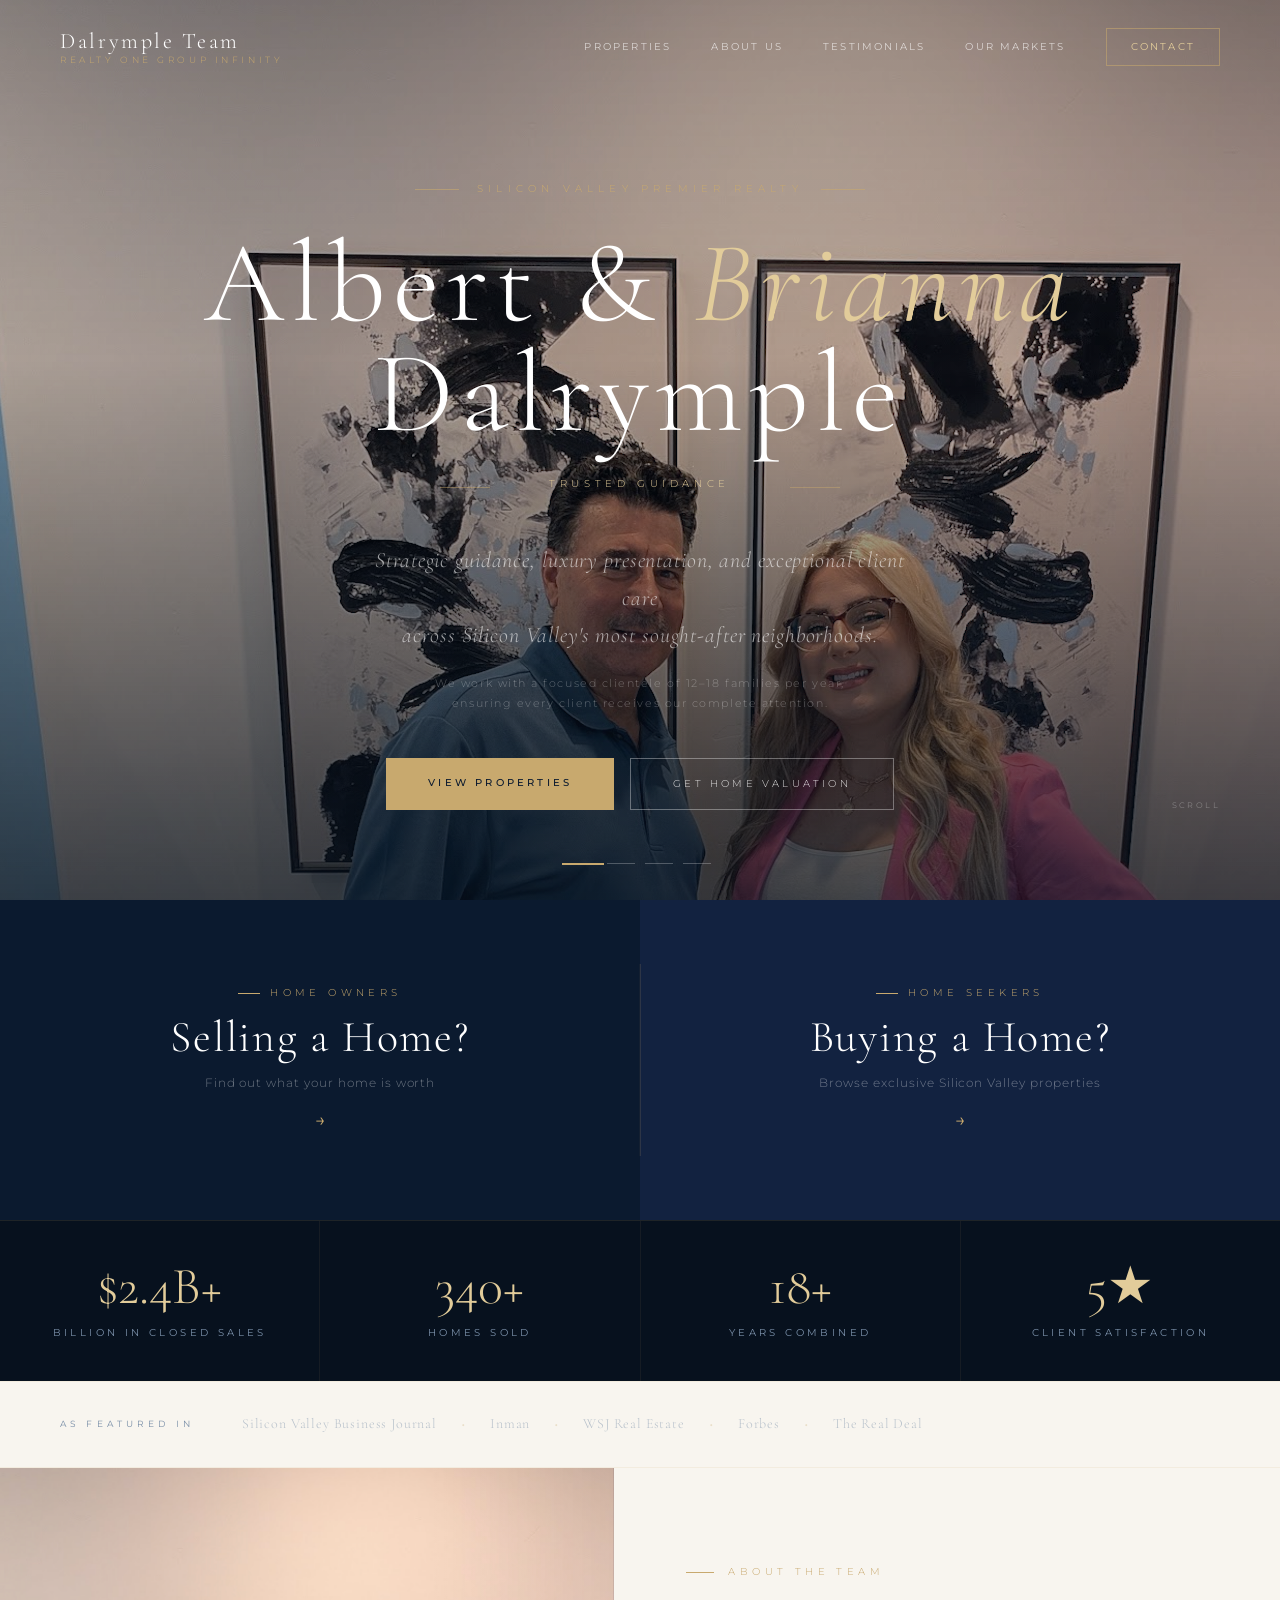
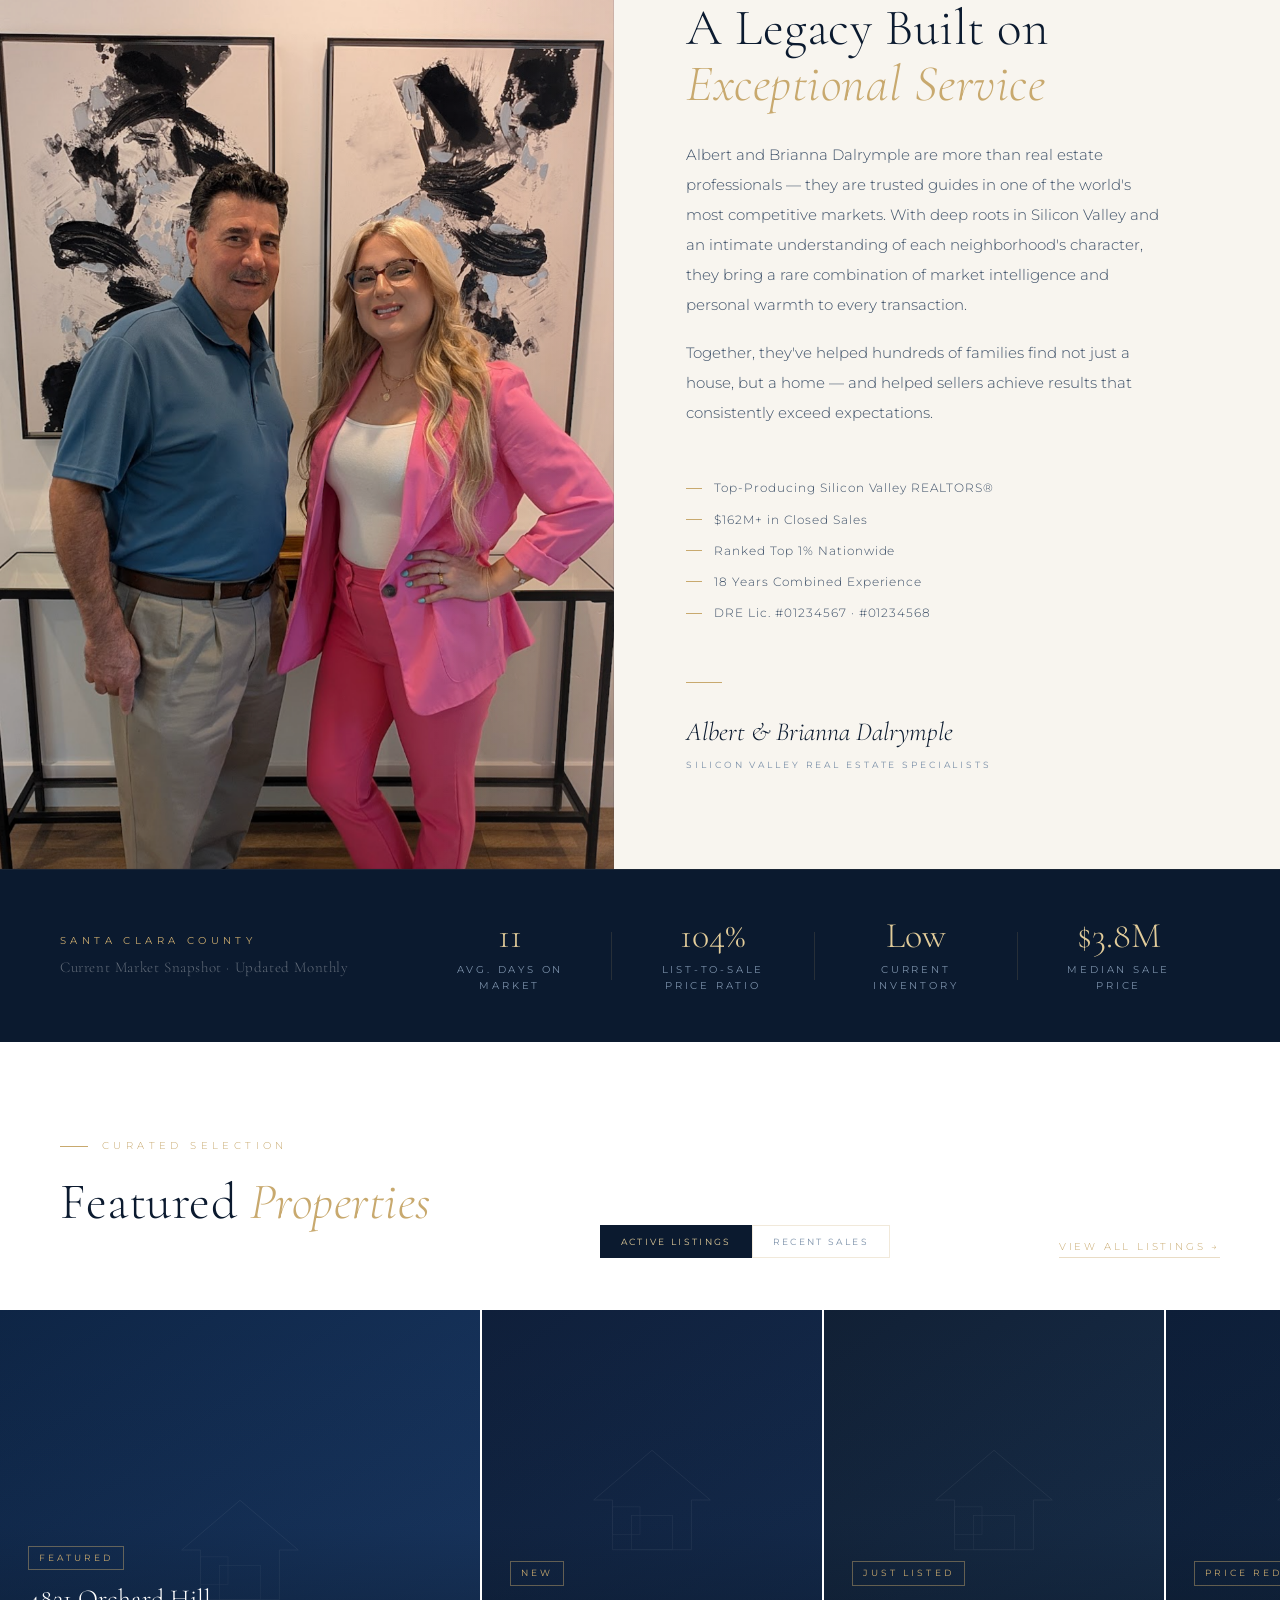
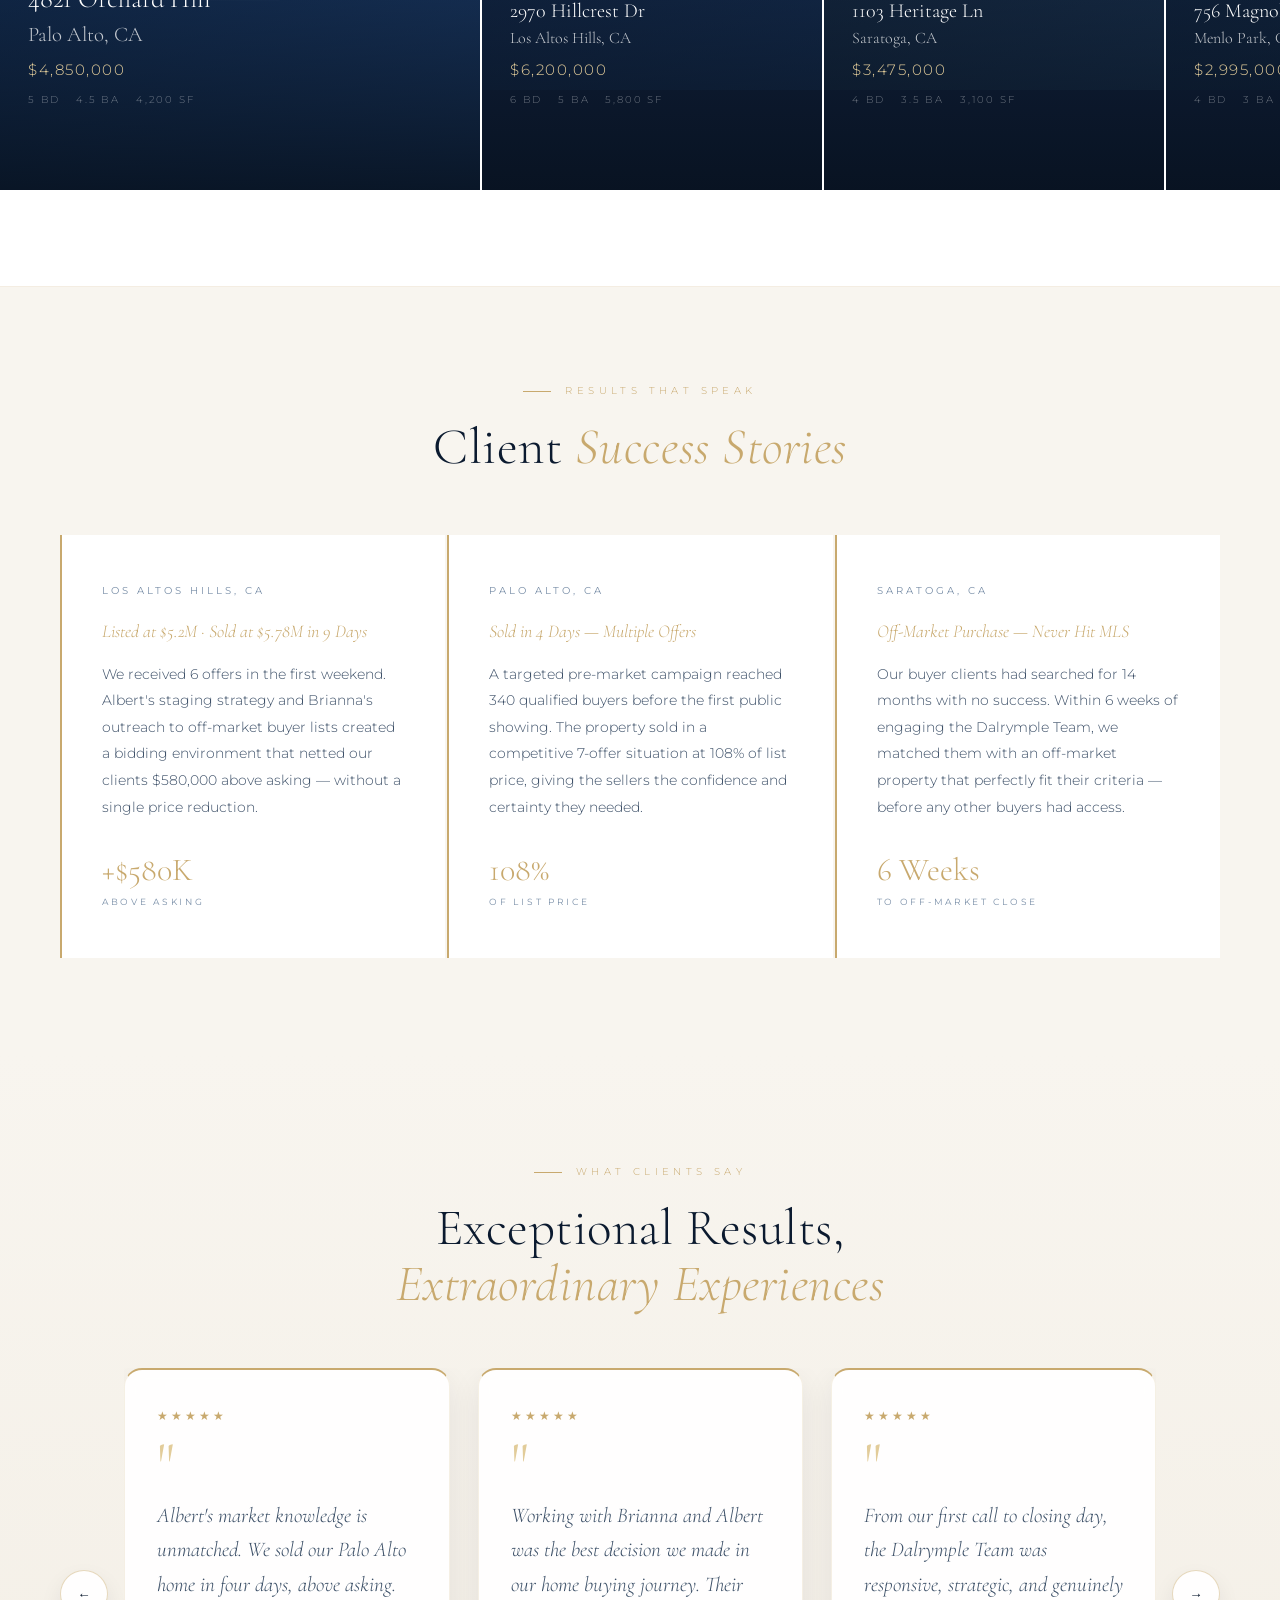
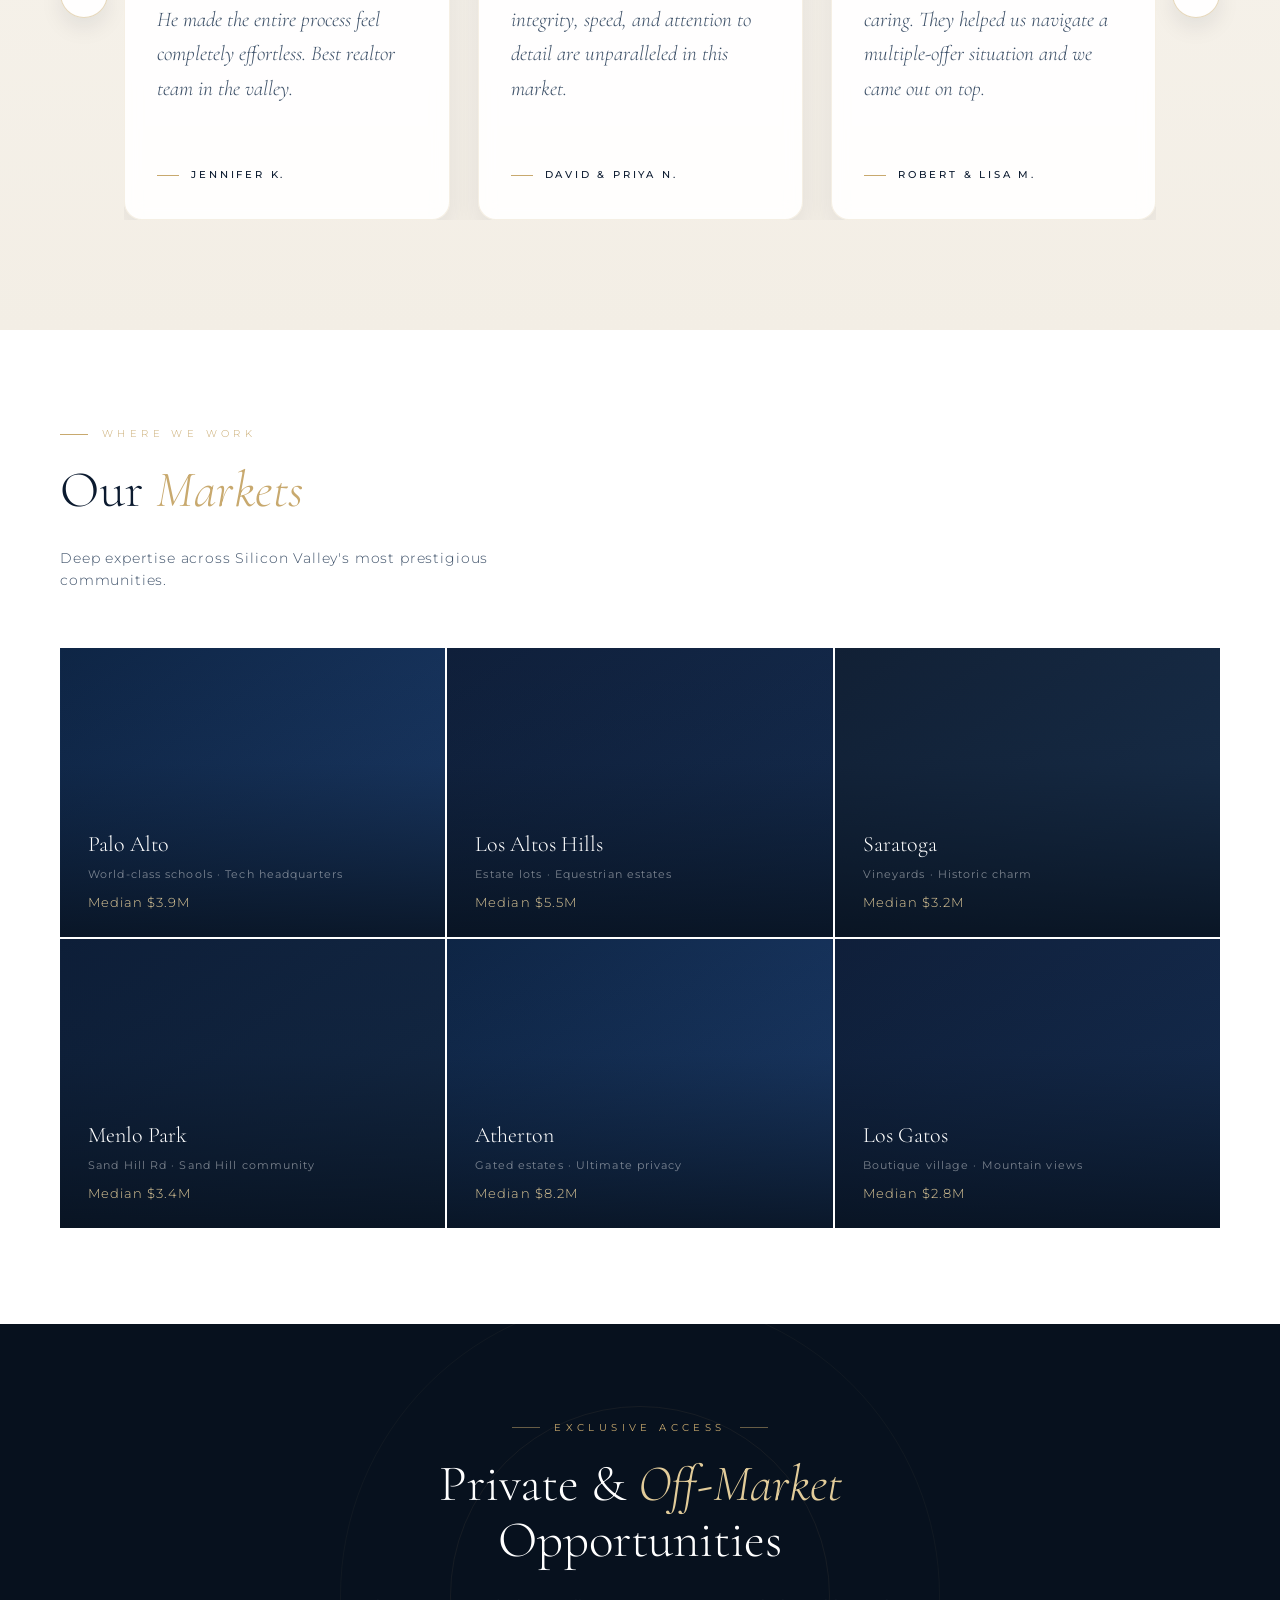
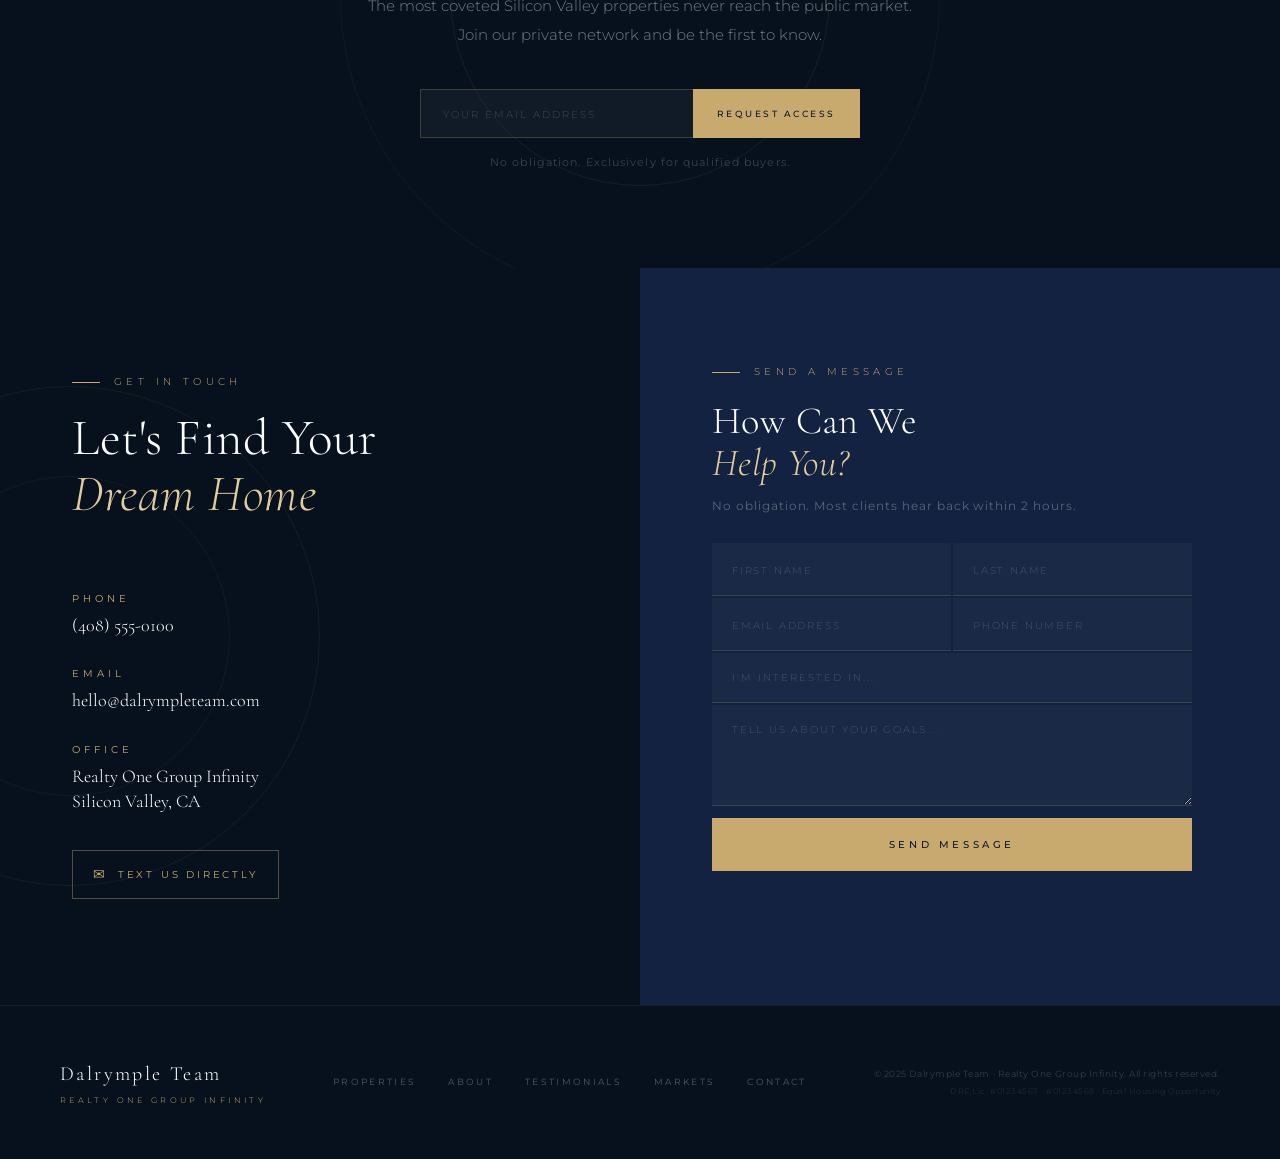
==== commit 5c781d4d: "Update Houses sold" ====
--- a/index.html
+++ b/index.html
@@ -1,425 +1,668 @@
-<!DOCTYPE html>
+<!doctype html>
 <html lang="en">
-<head>
-  <meta charset="UTF-8" />
-  <meta name="viewport" content="width=device-width, initial-scale=1.0" />
-
-  <!-- ═══ SEO: Optimized title & description ═══ -->
-  <title>Dalrymple Team | Silicon Valley Luxury Real Estate | Palo Alto, Los Altos Hills, Saratoga</title>
-  <meta name="description" content="Albert & Brianna Dalrymple — top 1% Silicon Valley REALTORS® with $2.4B+ in closed sales. Luxury homes in Palo Alto, Los Altos Hills, Saratoga, Menlo Park & Atherton." />
-
-  <!-- ═══ SEO: Open Graph for social sharing previews ═══ -->
-  <meta property="og:title" content="Dalrymple Team | Silicon Valley Luxury Real Estate" />
-  <meta property="og:description" content="Top 1% Silicon Valley REALTORS® — $2.4B+ in closed sales. Palo Alto · Los Altos Hills · Saratoga · Menlo Park · Atherton." />
-  <meta property="og:image" content="Images/FatherDaughter.png" />
-  <meta property="og:type" content="website" />
-  <meta property="og:url" content="https://www.dalrympleteam.com" />
-  <meta name="twitter:card" content="summary_large_image" />
-  <meta name="twitter:title" content="Dalrymple Team | Silicon Valley Luxury Real Estate" />
-  <meta name="twitter:description" content="Top 1% Silicon Valley REALTORS® — $2.4B+ in closed sales." />
-  <meta name="twitter:image" content="Images/FatherDaughter.png" />
-
-  <!-- ═══ Inline SVG Favicon ═══ -->
-  <link rel="icon" type="image/svg+xml" href="data:image/svg+xml,<svg xmlns='http://www.w3.org/2000/svg' viewBox='0 0 100 100'><rect width='100' height='100' fill='%230B1A2F'/><text y='.9em' font-size='72' x='50%' text-anchor='middle' font-family='Georgia,serif' fill='%23C8A96E'>D</text></svg>" />
-
-  <!-- ═══ Performance: Preload above-fold hero image ═══ -->
-  <link rel="preload" as="image" href="Images/FatherDaughter.png" fetchpriority="high" />
-
-  <!-- ═══ Fonts ═══ -->
-  <link rel="preconnect" href="https://fonts.googleapis.com" />
-  <link rel="preconnect" href="https://fonts.gstatic.com" crossorigin />
-  <link href="https://fonts.googleapis.com/css2?family=Cormorant+Garamond:ital,wght@0,300;0,400;0,500;1,300;1,400;1,500&family=Montserrat:wght@200;300;400;500&display=swap" rel="stylesheet" />
-
-  <!-- ═══ Schema.org: Local Business / Real Estate Agent ═══ -->
-  <script type="application/ld+json">
-  {
-    "@context": "https://schema.org",
-    "@type": "RealEstateAgent",
-    "name": "Dalrymple Team",
-    "description": "Top 1% Silicon Valley REALTORS® with $2.4B+ in closed sales. Specialists in Palo Alto, Los Altos Hills, Saratoga, Menlo Park, and Atherton luxury real estate.",
-    "url": "https://www.dalrympleteam.com",
-    "telephone": "+14085550100",
-    "email": "hello@dalrympleteam.com",
-    "address": {
-      "@type": "PostalAddress",
-      "addressLocality": "Silicon Valley",
-      "addressRegion": "CA",
-      "addressCountry": "US"
-    },
-    "areaServed": ["Palo Alto", "Los Altos Hills", "Saratoga", "Menlo Park", "Atherton", "Los Gatos", "Cupertino", "Monte Sereno"],
-    "memberOf": {
-      "@type": "Organization",
-      "name": "Realty One Group Infinity"
-    },
-    "hasCredential": "Licensed California REALTOR®",
-    "aggregateRating": {
-      "@type": "AggregateRating",
-      "ratingValue": "5",
-      "reviewCount": "47"
-    }
-  }
-  </script>
-
-  <link rel="stylesheet" href="style.css" />
-</head>
-<body>
-
-  <!-- ═══ NAVIGATION ═══ -->
-  <nav id="navbar" aria-label="Main navigation">
-    <div class="nav-logo">
-      Dalrymple Team
-      <span>Realty One Group Infinity</span>
+  <head>
+    <meta charset="UTF-8" />
+    <meta name="viewport" content="width=device-width, initial-scale=1.0" />
+
+    <!-- ═══ SEO: Optimized title & description ═══ -->
+    <title>
+      Dalrymple Team | Silicon Valley Luxury Real Estate | Palo Alto, Los Altos
+      Hills, Saratoga
+    </title>
+    <meta
+      name="description"
+      content="Albert & Brianna Dalrymple — top 1% Silicon Valley REALTORS® with $162M+ in closed sales. Luxury homes in Palo Alto, Los Altos Hills, Saratoga, Menlo Park & Atherton."
+    />
+
+    <!-- ═══ SEO: Open Graph for social sharing previews ═══ -->
+    <meta
+      property="og:title"
+      content="Dalrymple Team | Silicon Valley Luxury Real Estate"
+    />
+    <meta
+      property="og:description"
+      content="Top 1% Silicon Valley REALTORS® — $162M+ in closed sales. Palo Alto · Los Altos Hills · Saratoga · Menlo Park · Atherton."
+    />
+    <meta property="og:image" content="Images/FatherDaughter.png" />
+    <meta property="og:type" content="website" />
+    <meta property="og:url" content="https://www.dalrympleteam.com" />
+    <meta name="twitter:card" content="summary_large_image" />
+    <meta
+      name="twitter:title"
+      content="Dalrymple Team | Silicon Valley Luxury Real Estate"
+    />
+    <meta
+      name="twitter:description"
+      content="Top 1% Silicon Valley REALTORS® — $162M+ in closed sales."
+    />
+    <meta name="twitter:image" content="Images/FatherDaughter.png" />
+
+    <!-- ═══ Inline SVG Favicon ═══ -->
+    <link
+      rel="icon"
+      type="image/svg+xml"
+      href="data:image/svg+xml,<svg xmlns='http://www.w3.org/2000/svg' viewBox='0 0 100 100'><rect width='100' height='100' fill='%230B1A2F'/><text y='.9em' font-size='72' x='50%' text-anchor='middle' font-family='Georgia,serif' fill='%23C8A96E'>D</text></svg>"
+    />
+
+    <!-- ═══ Performance: Preload above-fold hero image ═══ -->
+    <link
+      rel="preload"
+      as="image"
+      href="Images/FatherDaughter.png"
+      fetchpriority="high"
+    />
+
+    <!-- ═══ Fonts ═══ -->
+    <link rel="preconnect" href="https://fonts.googleapis.com" />
+    <link rel="preconnect" href="https://fonts.gstatic.com" crossorigin />
+    <link
+      href="https://fonts.googleapis.com/css2?family=Cormorant+Garamond:ital,wght@0,300;0,400;0,500;1,300;1,400;1,500&family=Montserrat:wght@200;300;400;500&display=swap"
+      rel="stylesheet"
+    />
+
+    <!-- ═══ Schema.org: Local Business / Real Estate Agent ═══ -->
+    <script type="application/ld+json">
+      {
+        "@context": "https://schema.org",
+        "@type": "RealEstateAgent",
+        "name": "Dalrymple Team",
+        "description": "Top 1% Silicon Valley REALTORS® with $162M+ in closed sales. Specialists in Palo Alto, Los Altos Hills, Saratoga, Menlo Park, and Atherton luxury real estate.",
+        "url": "https://www.dalrympleteam.com",
+        "telephone": "+14085550100",
+        "email": "hello@dalrympleteam.com",
+        "address": {
+          "@type": "PostalAddress",
+          "addressLocality": "Silicon Valley",
+          "addressRegion": "CA",
+          "addressCountry": "US"
+        },
+        "areaServed": [
+          "Palo Alto",
+          "Los Altos Hills",
+          "Saratoga",
+          "Menlo Park",
+          "Atherton",
+          "Los Gatos",
+          "Cupertino",
+          "Monte Sereno"
+        ],
+        "memberOf": {
+          "@type": "Organization",
+          "name": "Realty One Group Infinity"
+        },
+        "hasCredential": "Licensed California REALTOR®",
+        "aggregateRating": {
+          "@type": "AggregateRating",
+          "ratingValue": "5",
+          "reviewCount": "47"
+        }
+      }
+    </script>
+
+    <link rel="stylesheet" href="style.css" />
+  </head>
+  <body>
+    <!-- ═══ NAVIGATION ═══ -->
+    <nav id="navbar" aria-label="Main navigation">
+      <div class="nav-logo">
+        Dalrymple Team
+        <span>Realty One Group Infinity</span>
+      </div>
+      <button
+        class="nav-toggle"
+        id="navToggle"
+        aria-label="Open menu"
+        aria-expanded="false"
+      >
+        &#9776;
+      </button>
+      <div class="nav-links" id="navLinks" role="menubar">
+        <a href="#listings" role="menuitem">Properties</a>
+        <a href="#about" role="menuitem">About Us</a>
+        <a href="#testimonials" role="menuitem">Testimonials</a>
+        <a href="#markets" role="menuitem">Our Markets</a>
+        <a href="#contact" class="nav-cta" role="menuitem">Contact</a>
+      </div>
+    </nav>
+
+    <!-- ═══ HERO — FULL VIEWPORT CINEMATIC ═══ -->
+    <section class="hero" id="home" aria-label="Hero banner">
+      <div class="hero-slides" aria-hidden="true">
+        <div
+          class="hero-slide active"
+          id="slide-0"
+          style="background-image: url(&quot;Images/FatherDaughter.png&quot;)"
+        ></div>
+        <div class="hero-slide" id="slide-1"></div>
+        <div class="hero-slide" id="slide-2"></div>
+        <div class="hero-slide" id="slide-3"></div>
+      </div>
+
+      <div class="hero-overlay" aria-hidden="true"></div>
+
+      <div class="hero-content">
+        <!-- Fixed: changed from div to p — semantically correct eyebrow -->
+        <p class="hero-eyebrow">Silicon Valley Premier Realty</p>
+
+        <h1 class="hero-name">Albert &amp; <em>Brianna</em><br />Dalrymple</h1>
+
+        <div class="hero-rotator-wrap" aria-live="polite" aria-label="Services">
+          <div class="rotator-rule"></div>
+          <div class="hero-rotator">
+            <span class="rotator-word active">Trusted Guidance</span>
+            <span class="rotator-word">White-Glove Service</span>
+            <span class="rotator-word">Strategic Marketing</span>
+            <span class="rotator-word">Local Expertise</span>
+            <span class="rotator-word">Proven Results</span>
+          </div>
+          <div class="rotator-rule"></div>
+        </div>
+
+        <p class="hero-tagline">
+          Strategic guidance, luxury presentation, and exceptional client
+          care<br />
+          across Silicon Valley's most sought-after neighborhoods.
+        </p>
+
+        <!-- Scarcity / exclusivity micro-copy -->
+        <p class="hero-exclusivity">
+          We work with a focused clientele of 12–18 families per year,<br />
+          ensuring every client receives our complete attention.
+        </p>
+
+        <div class="hero-btns">
+          <a href="#listings" class="btn-primary">View Properties</a>
+          <a href="#contact" class="btn-ghost">Get Home Valuation</a>
+        </div>
+      </div>
+
+      <div class="hero-dots" aria-label="Slide navigation">
+        <button
+          class="hero-dot active"
+          data-slide="0"
+          aria-label="Slide 1"
+        ></button>
+        <button class="hero-dot" data-slide="1" aria-label="Slide 2"></button>
+        <button class="hero-dot" data-slide="2" aria-label="Slide 3"></button>
+        <button class="hero-dot" data-slide="3" aria-label="Slide 4"></button>
+      </div>
+
+      <div class="scroll-hint" aria-hidden="true">Scroll</div>
+    </section>
+
+    <!-- ═══ DUAL CTA SPLIT ═══ -->
+    <div
+      class="dual-cta"
+      role="complementary"
+      aria-label="Buyer and Seller pathways"
+    >
+      <div
+        class="dual-panel left"
+        onclick="location.href = '#contact'"
+        role="button"
+        tabindex="0"
+        aria-label="Learn about selling your home"
+        onkeydown="if (event.key === 'Enter') location.href = '#contact';"
+      >
+        <div class="dual-panel-tag">Home Owners</div>
+        <div class="dual-panel-title">Selling a Home?</div>
+        <div class="dual-panel-sub">Find out what your home is worth</div>
+        <div class="dual-panel-arrow">→</div>
+      </div>
+      <div class="dual-divider" aria-hidden="true"></div>
+      <div
+        class="dual-panel right"
+        onclick="location.href = '#listings'"
+        role="button"
+        tabindex="0"
+        aria-label="Browse homes for sale"
+        onkeydown="if (event.key === 'Enter') location.href = '#listings';"
+      >
+        <div class="dual-panel-tag">Home Seekers</div>
+        <div class="dual-panel-title">Buying a Home?</div>
+        <div class="dual-panel-sub">
+          Browse exclusive Silicon Valley properties
+        </div>
+        <div class="dual-panel-arrow">→</div>
+      </div>
     </div>
-    <button class="nav-toggle" id="navToggle" aria-label="Open menu" aria-expanded="false">&#9776;</button>
-    <div class="nav-links" id="navLinks" role="menubar">
-      <a href="#listings" role="menuitem">Properties</a>
-      <a href="#about" role="menuitem">About Us</a>
-      <a href="#testimonials" role="menuitem">Testimonials</a>
-      <a href="#markets" role="menuitem">Our Markets</a>
-      <a href="#contact" class="nav-cta" role="menuitem">Contact</a>
+
+    <!-- ═══ STATS BAR ═══ -->
+    <div class="stats-bar" aria-label="Team statistics">
+      <div class="stat-item">
+        <span class="stat-num" data-target="2.4">0</span>
+        <span class="stat-label">Billion in Closed Sales</span>
+      </div>
+      <div class="stat-item">
+        <span class="stat-num" data-target="340" data-integer="true">0</span>
+        <span class="stat-label">Homes Sold</span>
+      </div>
+      <div class="stat-item">
+        <span class="stat-num" data-target="18" data-integer="true">0</span>
+        <span class="stat-label">Years Combined</span>
+      </div>
+      <div class="stat-item">
+        <span class="stat-num">5★</span>
+        <span class="stat-label">Client Satisfaction</span>
+      </div>
     </div>
-  </nav>
-
-  <!-- ═══ HERO — FULL VIEWPORT CINEMATIC ═══ -->
-  <section class="hero" id="home" aria-label="Hero banner">
-
-    <div class="hero-slides" aria-hidden="true">
-      <div class="hero-slide active" id="slide-0"
-           style="background-image: url('Images/FatherDaughter.png');"></div>
-      <div class="hero-slide" id="slide-1"></div>
-      <div class="hero-slide" id="slide-2"></div>
-      <div class="hero-slide" id="slide-3"></div>
+
+    <!-- ═══ PRESS BAR ═══ -->
+    <div class="press-bar" aria-label="Press and media features">
+      <div class="press-label">As Featured In</div>
+      <div class="press-logos">
+        <span class="press-logo-text">Silicon Valley Business Journal</span>
+        <span class="press-divider" aria-hidden="true">·</span>
+        <span class="press-logo-text">Inman</span>
+        <span class="press-divider" aria-hidden="true">·</span>
+        <span class="press-logo-text">WSJ Real Estate</span>
+        <span class="press-divider" aria-hidden="true">·</span>
+        <span class="press-logo-text">Forbes</span>
+        <span class="press-divider" aria-hidden="true">·</span>
+        <span class="press-logo-text">The Real Deal</span>
+      </div>
     </div>
 
-    <div class="hero-overlay" aria-hidden="true"></div>
-
-    <div class="hero-content">
-      <!-- Fixed: changed from div to p — semantically correct eyebrow -->
-      <p class="hero-eyebrow">Silicon Valley Premier Realty</p>
-
-      <h1 class="hero-name">Albert &amp; <em>Brianna</em><br>Dalrymple</h1>
-
-      <div class="hero-rotator-wrap" aria-live="polite" aria-label="Services">
-        <div class="rotator-rule"></div>
-        <div class="hero-rotator">
-          <span class="rotator-word active">Trusted Guidance</span>
-          <span class="rotator-word">White-Glove Service</span>
-          <span class="rotator-word">Strategic Marketing</span>
-          <span class="rotator-word">Local Expertise</span>
-          <span class="rotator-word">Proven Results</span>
-        </div>
-        <div class="rotator-rule"></div>
-      </div>
-
-      <p class="hero-tagline">
-        Strategic guidance, luxury presentation, and exceptional client care<br>
-        across Silicon Valley's most sought-after neighborhoods.
-      </p>
-
-      <!-- Scarcity / exclusivity micro-copy -->
-      <p class="hero-exclusivity">
-        We work with a focused clientele of 12–18 families per year,<br>
-        ensuring every client receives our complete attention.
-      </p>
-
-      <div class="hero-btns">
-        <a href="#listings" class="btn-primary">View Properties</a>
-        <a href="#contact" class="btn-ghost">Get Home Valuation</a>
+    <!-- ═══ ABOUT ═══ -->
+    <section
+      class="about-section"
+      id="about"
+      aria-label="About the Dalrymple Team"
+    >
+      <div class="about-photo">
+        <img
+          src="Images/FatherDaughter.png"
+          alt="Albert and Brianna Dalrymple, Silicon Valley Luxury REALTORS® at Realty One Group Infinity"
+          loading="lazy"
+          width="800"
+          height="1000"
+        />
+        <div class="about-photo-overlay" aria-hidden="true"></div>
+      </div>
+      <div class="about-text fade-up">
+        <div class="sec-tag">About the Team</div>
+        <h2 class="sec-title">
+          A Legacy Built on<br /><em>Exceptional Service</em>
+        </h2>
+        <p class="about-body">
+          Albert and Brianna Dalrymple are more than real estate professionals —
+          they are trusted guides in one of the world's most competitive
+          markets. With deep roots in Silicon Valley and an intimate
+          understanding of each neighborhood's character, they bring a rare
+          combination of market intelligence and personal warmth to every
+          transaction.
+        </p>
+        <p class="about-body">
+          Together, they've helped hundreds of families find not just a house,
+          but a home — and helped sellers achieve results that consistently
+          exceed expectations.
+        </p>
+        <ul class="about-credentials" aria-label="Professional credentials">
+          <li>Top-Producing Silicon Valley REALTORS®</li>
+          <li>$162M+ in Closed Sales</li>
+          <li>Ranked Top 1% Nationwide</li>
+          <li>18 Years Combined Experience</li>
+          <li>DRE Lic. #01234567 · #01234568</li>
+        </ul>
+        <div class="about-rule" aria-hidden="true"></div>
+        <div class="about-sig">Albert &amp; Brianna Dalrymple</div>
+        <div class="about-role">Silicon Valley Real Estate Specialists</div>
+      </div>
+    </section>
+
+    <!-- ═══ MARKET SNAPSHOT BAR ═══ -->
+    <div class="market-bar" aria-label="Current market statistics">
+      <div class="market-bar-inner">
+        <div class="mbar-label-wrap">
+          <div class="mbar-eyebrow">Santa Clara County</div>
+          <div class="mbar-label">
+            Current Market Snapshot · Updated Monthly
+          </div>
+        </div>
+        <div class="mbar-stats">
+          <div class="mbar-item">
+            <span class="mbar-num">11</span>
+            <span class="mbar-sub">Avg. Days on Market</span>
+          </div>
+          <div class="mbar-divider" aria-hidden="true"></div>
+          <div class="mbar-item">
+            <span class="mbar-num">104%</span>
+            <span class="mbar-sub">List-to-Sale Price Ratio</span>
+          </div>
+          <div class="mbar-divider" aria-hidden="true"></div>
+          <div class="mbar-item">
+            <span class="mbar-num">Low</span>
+            <span class="mbar-sub">Current Inventory</span>
+          </div>
+          <div class="mbar-divider" aria-hidden="true"></div>
+          <div class="mbar-item">
+            <span class="mbar-num">$3.8M</span>
+            <span class="mbar-sub">Median Sale Price</span>
+          </div>
+        </div>
       </div>
     </div>
 
-    <div class="hero-dots" aria-label="Slide navigation">
-      <button class="hero-dot active" data-slide="0" aria-label="Slide 1"></button>
-      <button class="hero-dot" data-slide="1" aria-label="Slide 2"></button>
-      <button class="hero-dot" data-slide="2" aria-label="Slide 3"></button>
-      <button class="hero-dot" data-slide="3" aria-label="Slide 4"></button>
+    <!-- ═══ FEATURED LISTINGS ═══ -->
+    <section
+      class="listings-section"
+      id="listings"
+      aria-label="Featured Properties"
+    >
+      <div class="listings-head">
+        <div>
+          <div class="sec-tag" style="color: var(--champagne)">
+            Curated Selection
+          </div>
+          <h2 class="sec-title" style="color: var(--navy)">
+            Featured <em>Properties</em>
+          </h2>
+        </div>
+        <div class="listings-tabs" role="tablist" aria-label="Listing type">
+          <button
+            class="tab-btn active"
+            data-tab="active"
+            role="tab"
+            aria-selected="true"
+          >
+            Active Listings
+          </button>
+          <button
+            class="tab-btn"
+            data-tab="sold"
+            role="tab"
+            aria-selected="false"
+          >
+            Recent Sales
+          </button>
+        </div>
+        <a href="#contact" class="view-all">View All Listings →</a>
+      </div>
+      <div
+        class="listings-carousel"
+        id="listingsGrid"
+        role="list"
+        aria-label="Property listings"
+      ></div>
+    </section>
+
+    <!-- ═══ SOLD STORIES / CASE STUDIES ═══ -->
+    <section
+      class="sold-stories"
+      id="sold-stories"
+      aria-label="Client success stories"
+    >
+      <div class="sold-stories-head">
+        <div class="sec-tag centered">Results That Speak</div>
+        <h2 class="sec-title" style="text-align: center">
+          Client <em>Success Stories</em>
+        </h2>
+      </div>
+      <div class="sold-grid" id="soldGrid" role="list"></div>
+    </section>
+
+    <!-- ═══ TESTIMONIALS ═══ -->
+    <section
+      class="testimonials-section"
+      id="testimonials"
+      aria-label="Client testimonials"
+    >
+      <div class="sec-tag centered">What Clients Say</div>
+      <h2 class="sec-title" style="text-align: center">
+        Exceptional Results,<br /><em>Extraordinary Experiences</em>
+      </h2>
+
+      <div class="testi-wrapper">
+        <button
+          class="testi-arrow left"
+          id="testiPrev"
+          aria-label="Previous testimonial"
+        >
+          &#8592;
+        </button>
+        <div class="testi-grid" role="region" aria-label="Testimonial carousel">
+          <div class="testi-track" id="testiTrack"></div>
+        </div>
+        <button
+          class="testi-arrow right"
+          id="testiNext"
+          aria-label="Next testimonial"
+        >
+          &#8594;
+        </button>
+      </div>
+    </section>
+
+    <!-- ═══ OUR MARKETS / NEIGHBORHOODS ═══ -->
+    <section
+      class="markets-section"
+      id="markets"
+      aria-label="Our markets and neighborhoods"
+    >
+      <div class="markets-head">
+        <div class="sec-tag">Where We Work</div>
+        <h2 class="sec-title">Our <em>Markets</em></h2>
+        <p class="markets-sub">
+          Deep expertise across Silicon Valley's most prestigious communities.
+        </p>
+      </div>
+      <div
+        class="markets-grid"
+        id="marketsGrid"
+        role="list"
+        aria-label="Neighborhood listings"
+      ></div>
+    </section>
+
+    <!-- ═══ PRIVATE LISTINGS GATE ═══ -->
+    <div class="private-listings" aria-label="Private listings access request">
+      <div class="private-inner">
+        <p class="private-eyebrow">Exclusive Access</p>
+        <h2 class="private-title">
+          Private &amp; <em>Off-Market</em><br />Opportunities
+        </h2>
+        <p class="private-body">
+          The most coveted Silicon Valley properties never reach the public
+          market. Join our private network and be the first to know.
+        </p>
+        <form
+          class="private-form"
+          id="privateForm"
+          novalidate
+          aria-label="Off-market listings request"
+        >
+          <input
+            type="email"
+            name="email"
+            placeholder="Your Email Address"
+            required
+            class="private-input"
+            autocomplete="email"
+            aria-label="Email address"
+          />
+          <button type="submit" class="private-submit">Request Access</button>
+        </form>
+        <p class="private-note">
+          No obligation. Exclusively for qualified buyers.
+        </p>
+      </div>
     </div>
 
-    <div class="scroll-hint" aria-hidden="true">Scroll</div>
-  </section>
-
-  <!-- ═══ DUAL CTA SPLIT ═══ -->
-  <div class="dual-cta" role="complementary" aria-label="Buyer and Seller pathways">
-    <div class="dual-panel left" onclick="location.href='#contact'"
-         role="button" tabindex="0" aria-label="Learn about selling your home"
-         onkeydown="if(event.key==='Enter')location.href='#contact'">
-      <div class="dual-panel-tag">Home Owners</div>
-      <div class="dual-panel-title">Selling a Home?</div>
-      <div class="dual-panel-sub">Find out what your home is worth</div>
-      <div class="dual-panel-arrow">→</div>
+    <!-- ═══ CONTACT ═══ -->
+    <section
+      class="contact-section"
+      id="contact"
+      aria-label="Contact the Dalrymple Team"
+    >
+      <div class="contact-left">
+        <div class="sec-tag white">Get in Touch</div>
+        <h2 class="sec-title white">
+          Let's Find Your<br /><em>Dream Home</em>
+        </h2>
+        <div class="contact-info">
+          <div>
+            <div class="contact-item-label">Phone</div>
+            <!-- Clickable for mobile conversion -->
+            <a href="tel:+14085550100" class="contact-item-value contact-link"
+              >(408) 555-0100</a
+            >
+          </div>
+          <div>
+            <div class="contact-item-label">Email</div>
+            <a
+              href="mailto:hello@dalrympleteam.com"
+              class="contact-item-value contact-link"
+              >hello@dalrympleteam.com</a
+            >
+          </div>
+          <div>
+            <div class="contact-item-label">Office</div>
+            <div class="contact-item-value">
+              Realty One Group Infinity<br />Silicon Valley, CA
+            </div>
+          </div>
+          <div>
+            <!-- Quick text CTA for mobile users -->
+            <a
+              href="sms:+14085550100"
+              class="quick-text-btn"
+              aria-label="Send a text message to the Dalrymple Team"
+            >
+              <span class="quick-text-icon" aria-hidden="true">✉</span>
+              Text us directly
+            </a>
+          </div>
+        </div>
+      </div>
+      <div class="contact-right">
+        <div class="sec-tag">Send a Message</div>
+        <h2
+          class="sec-title white"
+          style="font-size: clamp(26px, 3vw, 40px); margin-bottom: 12px"
+        >
+          How Can We<br /><em>Help You?</em>
+        </h2>
+        <p class="form-intro">
+          No obligation. Most clients hear back within 2 hours.
+        </p>
+        <form
+          class="contact-form"
+          id="contactForm"
+          action="https://formspree.io/f/xojpeayp"
+          method="POST"
+          novalidate
+          aria-label="Contact form"
+        >
+          <input type="hidden" name="_replyto" value="" />
+          <div class="form-row">
+            <input
+              class="form-field"
+              type="text"
+              name="firstName"
+              placeholder="First Name"
+              required
+              autocomplete="given-name"
+              aria-label="First name"
+            />
+            <input
+              class="form-field"
+              type="text"
+              name="lastName"
+              placeholder="Last Name"
+              required
+              autocomplete="family-name"
+              aria-label="Last name"
+            />
+          </div>
+          <div class="form-row">
+            <input
+              class="form-field"
+              type="email"
+              name="email"
+              placeholder="Email Address"
+              required
+              autocomplete="email"
+              aria-label="Email address"
+            />
+            <input
+              class="form-field"
+              type="tel"
+              name="phone"
+              placeholder="Phone Number"
+              autocomplete="tel"
+              aria-label="Phone number"
+            />
+          </div>
+          <select
+            class="form-field select-field"
+            name="interest"
+            aria-label="Area of interest"
+          >
+            <option value="">I'm Interested In...</option>
+            <option value="buying">Buying a Home</option>
+            <option value="selling">Selling a Home</option>
+            <option value="valuation">Property Valuation</option>
+            <option value="private">Private / Off-Market Listings</option>
+            <option value="exploring">Just Exploring</option>
+          </select>
+          <textarea
+            class="form-field"
+            name="message"
+            placeholder="Tell Us About Your Goals..."
+            rows="4"
+            aria-label="Your message"
+          ></textarea>
+          <button type="submit" class="form-send">Send Message</button>
+          <p
+            class="form-status"
+            id="formStatus"
+            role="alert"
+            aria-live="polite"
+          ></p>
+        </form>
+      </div>
+    </section>
+
+    <!-- ═══ FOOTER ═══ -->
+    <footer role="contentinfo">
+      <div class="foot-logo">
+        Dalrymple Team
+        <span>Realty One Group Infinity</span>
+      </div>
+      <nav class="foot-links" aria-label="Footer navigation">
+        <a href="#listings">Properties</a>
+        <a href="#about">About</a>
+        <a href="#testimonials">Testimonials</a>
+        <a href="#markets">Markets</a>
+        <a href="#contact">Contact</a>
+      </nav>
+      <div class="foot-legal">
+        <div class="foot-copy">
+          © 2025 Dalrymple Team · Realty One Group Infinity. All rights
+          reserved.
+        </div>
+        <div class="foot-dre">
+          DRE Lic. #01234567 · #01234568 · Equal Housing Opportunity
+        </div>
+      </div>
+    </footer>
+
+    <!-- ═══ STICKY MOBILE VALUATION CTA ═══ -->
+    <div
+      class="sticky-val"
+      id="stickyVal"
+      aria-hidden="true"
+      role="complementary"
+    >
+      <a
+        href="#contact"
+        tabindex="-1"
+        aria-label="Get your free home valuation"
+      >
+        Get Your Free Home Valuation →
+      </a>
     </div>
-    <div class="dual-divider" aria-hidden="true"></div>
-    <div class="dual-panel right" onclick="location.href='#listings'"
-         role="button" tabindex="0" aria-label="Browse homes for sale"
-         onkeydown="if(event.key==='Enter')location.href='#listings'">
-      <div class="dual-panel-tag">Home Seekers</div>
-      <div class="dual-panel-title">Buying a Home?</div>
-      <div class="dual-panel-sub">Browse exclusive Silicon Valley properties</div>
-      <div class="dual-panel-arrow">→</div>
-    </div>
-  </div>
-
-  <!-- ═══ STATS BAR ═══ -->
-  <div class="stats-bar" aria-label="Team statistics">
-    <div class="stat-item">
-      <span class="stat-num" data-target="2.4">0</span>
-      <span class="stat-label">Billion in Closed Sales</span>
-    </div>
-    <div class="stat-item">
-      <span class="stat-num" data-target="340" data-integer="true">0</span>
-      <span class="stat-label">Homes Sold</span>
-    </div>
-    <div class="stat-item">
-      <span class="stat-num" data-target="18" data-integer="true">0</span>
-      <span class="stat-label">Years Combined</span>
-    </div>
-    <div class="stat-item">
-      <span class="stat-num">5★</span>
-      <span class="stat-label">Client Satisfaction</span>
-    </div>
-  </div>
-
-  <!-- ═══ PRESS BAR ═══ -->
-  <div class="press-bar" aria-label="Press and media features">
-    <div class="press-label">As Featured In</div>
-    <div class="press-logos">
-      <span class="press-logo-text">Silicon Valley Business Journal</span>
-      <span class="press-divider" aria-hidden="true">·</span>
-      <span class="press-logo-text">Inman</span>
-      <span class="press-divider" aria-hidden="true">·</span>
-      <span class="press-logo-text">WSJ Real Estate</span>
-      <span class="press-divider" aria-hidden="true">·</span>
-      <span class="press-logo-text">Forbes</span>
-      <span class="press-divider" aria-hidden="true">·</span>
-      <span class="press-logo-text">The Real Deal</span>
-    </div>
-  </div>
-
-  <!-- ═══ ABOUT ═══ -->
-  <section class="about-section" id="about" aria-label="About the Dalrymple Team">
-    <div class="about-photo">
-      <img src="Images/FatherDaughter.png"
-           alt="Albert and Brianna Dalrymple, Silicon Valley Luxury REALTORS® at Realty One Group Infinity"
-           loading="lazy" width="800" height="1000" />
-      <div class="about-photo-overlay" aria-hidden="true"></div>
-    </div>
-    <div class="about-text fade-up">
-      <div class="sec-tag">About the Team</div>
-      <h2 class="sec-title">A Legacy Built on<br><em>Exceptional Service</em></h2>
-      <p class="about-body">
-        Albert and Brianna Dalrymple are more than real estate professionals — they are trusted
-        guides in one of the world's most competitive markets. With deep roots in Silicon Valley
-        and an intimate understanding of each neighborhood's character, they bring a rare
-        combination of market intelligence and personal warmth to every transaction.
-      </p>
-      <p class="about-body">
-        Together, they've helped hundreds of families find not just a house, but a home — and
-        helped sellers achieve results that consistently exceed expectations.
-      </p>
-      <ul class="about-credentials" aria-label="Professional credentials">
-        <li>Top-Producing Silicon Valley REALTORS®</li>
-        <li>$2.4B+ in Closed Sales</li>
-        <li>Ranked Top 1% Nationwide</li>
-        <li>18 Years Combined Experience</li>
-        <li>DRE Lic. #01234567 · #01234568</li>
-      </ul>
-      <div class="about-rule" aria-hidden="true"></div>
-      <div class="about-sig">Albert &amp; Brianna Dalrymple</div>
-      <div class="about-role">Silicon Valley Real Estate Specialists</div>
-    </div>
-  </section>
-
-  <!-- ═══ MARKET SNAPSHOT BAR ═══ -->
-  <div class="market-bar" aria-label="Current market statistics">
-    <div class="market-bar-inner">
-      <div class="mbar-label-wrap">
-        <div class="mbar-eyebrow">Santa Clara County</div>
-        <div class="mbar-label">Current Market Snapshot · Updated Monthly</div>
-      </div>
-      <div class="mbar-stats">
-        <div class="mbar-item">
-          <span class="mbar-num">11</span>
-          <span class="mbar-sub">Avg. Days on Market</span>
-        </div>
-        <div class="mbar-divider" aria-hidden="true"></div>
-        <div class="mbar-item">
-          <span class="mbar-num">104%</span>
-          <span class="mbar-sub">List-to-Sale Price Ratio</span>
-        </div>
-        <div class="mbar-divider" aria-hidden="true"></div>
-        <div class="mbar-item">
-          <span class="mbar-num">Low</span>
-          <span class="mbar-sub">Current Inventory</span>
-        </div>
-        <div class="mbar-divider" aria-hidden="true"></div>
-        <div class="mbar-item">
-          <span class="mbar-num">$3.8M</span>
-          <span class="mbar-sub">Median Sale Price</span>
-        </div>
-      </div>
-    </div>
-  </div>
-
-  <!-- ═══ FEATURED LISTINGS ═══ -->
-  <section class="listings-section" id="listings" aria-label="Featured Properties">
-    <div class="listings-head">
-      <div>
-        <div class="sec-tag" style="color:var(--champagne);">Curated Selection</div>
-        <h2 class="sec-title" style="color:var(--navy);">Featured <em>Properties</em></h2>
-      </div>
-      <div class="listings-tabs" role="tablist" aria-label="Listing type">
-        <button class="tab-btn active" data-tab="active" role="tab" aria-selected="true">Active Listings</button>
-        <button class="tab-btn" data-tab="sold" role="tab" aria-selected="false">Recent Sales</button>
-      </div>
-      <a href="#contact" class="view-all">View All Listings →</a>
-    </div>
-    <div class="listings-carousel" id="listingsGrid" role="list" aria-label="Property listings"></div>
-  </section>
-
-  <!-- ═══ SOLD STORIES / CASE STUDIES ═══ -->
-  <section class="sold-stories" id="sold-stories" aria-label="Client success stories">
-    <div class="sold-stories-head">
-      <div class="sec-tag centered">Results That Speak</div>
-      <h2 class="sec-title" style="text-align:center;">Client <em>Success Stories</em></h2>
-    </div>
-    <div class="sold-grid" id="soldGrid" role="list"></div>
-  </section>
-
-  <!-- ═══ TESTIMONIALS ═══ -->
-  <section class="testimonials-section" id="testimonials" aria-label="Client testimonials">
-    <div class="sec-tag centered">What Clients Say</div>
-    <h2 class="sec-title" style="text-align:center;">Exceptional Results,<br><em>Extraordinary Experiences</em></h2>
-
-    <div class="testi-wrapper">
-      <button class="testi-arrow left" id="testiPrev" aria-label="Previous testimonial">&#8592;</button>
-      <div class="testi-grid" role="region" aria-label="Testimonial carousel">
-        <div class="testi-track" id="testiTrack"></div>
-      </div>
-      <button class="testi-arrow right" id="testiNext" aria-label="Next testimonial">&#8594;</button>
-    </div>
-  </section>
-
-  <!-- ═══ OUR MARKETS / NEIGHBORHOODS ═══ -->
-  <section class="markets-section" id="markets" aria-label="Our markets and neighborhoods">
-    <div class="markets-head">
-      <div class="sec-tag">Where We Work</div>
-      <h2 class="sec-title">Our <em>Markets</em></h2>
-      <p class="markets-sub">Deep expertise across Silicon Valley's most prestigious communities.</p>
-    </div>
-    <div class="markets-grid" id="marketsGrid" role="list" aria-label="Neighborhood listings"></div>
-  </section>
-
-  <!-- ═══ PRIVATE LISTINGS GATE ═══ -->
-  <div class="private-listings" aria-label="Private listings access request">
-    <div class="private-inner">
-      <p class="private-eyebrow">Exclusive Access</p>
-      <h2 class="private-title">Private &amp; <em>Off-Market</em><br>Opportunities</h2>
-      <p class="private-body">
-        The most coveted Silicon Valley properties never reach the public market.
-        Join our private network and be the first to know.
-      </p>
-      <form class="private-form" id="privateForm" novalidate aria-label="Off-market listings request">
-        <input type="email" name="email" placeholder="Your Email Address" required
-               class="private-input" autocomplete="email" aria-label="Email address" />
-        <button type="submit" class="private-submit">Request Access</button>
-      </form>
-      <p class="private-note">No obligation. Exclusively for qualified buyers.</p>
-    </div>
-  </div>
-
-  <!-- ═══ CONTACT ═══ -->
-  <section class="contact-section" id="contact" aria-label="Contact the Dalrymple Team">
-    <div class="contact-left">
-      <div class="sec-tag white">Get in Touch</div>
-      <h2 class="sec-title white">Let's Find Your<br><em>Dream Home</em></h2>
-      <div class="contact-info">
-        <div>
-          <div class="contact-item-label">Phone</div>
-          <!-- Clickable for mobile conversion -->
-          <a href="tel:+14085550100" class="contact-item-value contact-link">(408) 555-0100</a>
-        </div>
-        <div>
-          <div class="contact-item-label">Email</div>
-          <a href="mailto:hello@dalrympleteam.com" class="contact-item-value contact-link">hello@dalrympleteam.com</a>
-        </div>
-        <div>
-          <div class="contact-item-label">Office</div>
-          <div class="contact-item-value">Realty One Group Infinity<br>Silicon Valley, CA</div>
-        </div>
-        <div>
-          <!-- Quick text CTA for mobile users -->
-          <a href="sms:+14085550100" class="quick-text-btn" aria-label="Send a text message to the Dalrymple Team">
-            <span class="quick-text-icon" aria-hidden="true">✉</span>
-            Text us directly
-          </a>
-        </div>
-      </div>
-    </div>
-    <div class="contact-right">
-      <div class="sec-tag">Send a Message</div>
-      <h2 class="sec-title white" style="font-size:clamp(26px,3vw,40px); margin-bottom:12px;">
-        How Can We<br><em>Help You?</em>
-      </h2>
-      <p class="form-intro">No obligation. Most clients hear back within 2 hours.</p>
-      <form class="contact-form" id="contactForm"
-            action="https://formspree.io/f/xojpeayp" method="POST"
-            novalidate aria-label="Contact form">
-        <input type="hidden" name="_replyto" value="" />
-        <div class="form-row">
-          <input class="form-field" type="text" name="firstName" placeholder="First Name"
-                 required autocomplete="given-name" aria-label="First name" />
-          <input class="form-field" type="text" name="lastName" placeholder="Last Name"
-                 required autocomplete="family-name" aria-label="Last name" />
-        </div>
-        <div class="form-row">
-          <input class="form-field" type="email" name="email" placeholder="Email Address"
-                 required autocomplete="email" aria-label="Email address" />
-          <input class="form-field" type="tel" name="phone" placeholder="Phone Number"
-                 autocomplete="tel" aria-label="Phone number" />
-        </div>
-        <select class="form-field select-field" name="interest" aria-label="Area of interest">
-          <option value="">I'm Interested In...</option>
-          <option value="buying">Buying a Home</option>
-          <option value="selling">Selling a Home</option>
-          <option value="valuation">Property Valuation</option>
-          <option value="private">Private / Off-Market Listings</option>
-          <option value="exploring">Just Exploring</option>
-        </select>
-        <textarea class="form-field" name="message"
-                  placeholder="Tell Us About Your Goals..."
-                  rows="4" aria-label="Your message"></textarea>
-        <button type="submit" class="form-send">Send Message</button>
-        <p class="form-status" id="formStatus" role="alert" aria-live="polite"></p>
-      </form>
-    </div>
-  </section>
-
-  <!-- ═══ FOOTER ═══ -->
-  <footer role="contentinfo">
-    <div class="foot-logo">
-      Dalrymple Team
-      <span>Realty One Group Infinity</span>
-    </div>
-    <nav class="foot-links" aria-label="Footer navigation">
-      <a href="#listings">Properties</a>
-      <a href="#about">About</a>
-      <a href="#testimonials">Testimonials</a>
-      <a href="#markets">Markets</a>
-      <a href="#contact">Contact</a>
-    </nav>
-    <div class="foot-legal">
-      <div class="foot-copy">© 2025 Dalrymple Team · Realty One Group Infinity. All rights reserved.</div>
-      <div class="foot-dre">DRE Lic. #01234567 · #01234568 · Equal Housing Opportunity</div>
-    </div>
-  </footer>
-
-  <!-- ═══ STICKY MOBILE VALUATION CTA ═══ -->
-  <div class="sticky-val" id="stickyVal" aria-hidden="true" role="complementary">
-    <a href="#contact" tabindex="-1" aria-label="Get your free home valuation">
-      Get Your Free Home Valuation →
-    </a>
-  </div>
-
-  <script src="main.js"></script>
-</body>
+
+    <script src="main.js"></script>
+  </body>
 </html>
--- a/style.css
+++ b/style.css
@@ -988,7 +988,7 @@
 }
 @media (max-width: 768px) {
   .sticky-val { display: block; }
-  .sticky-val.visible a { tabindex: 0; }
+  .sticky-val.visible a { tab index: 0; }
 }
 
 /* ══════════════════════════════════════════════════
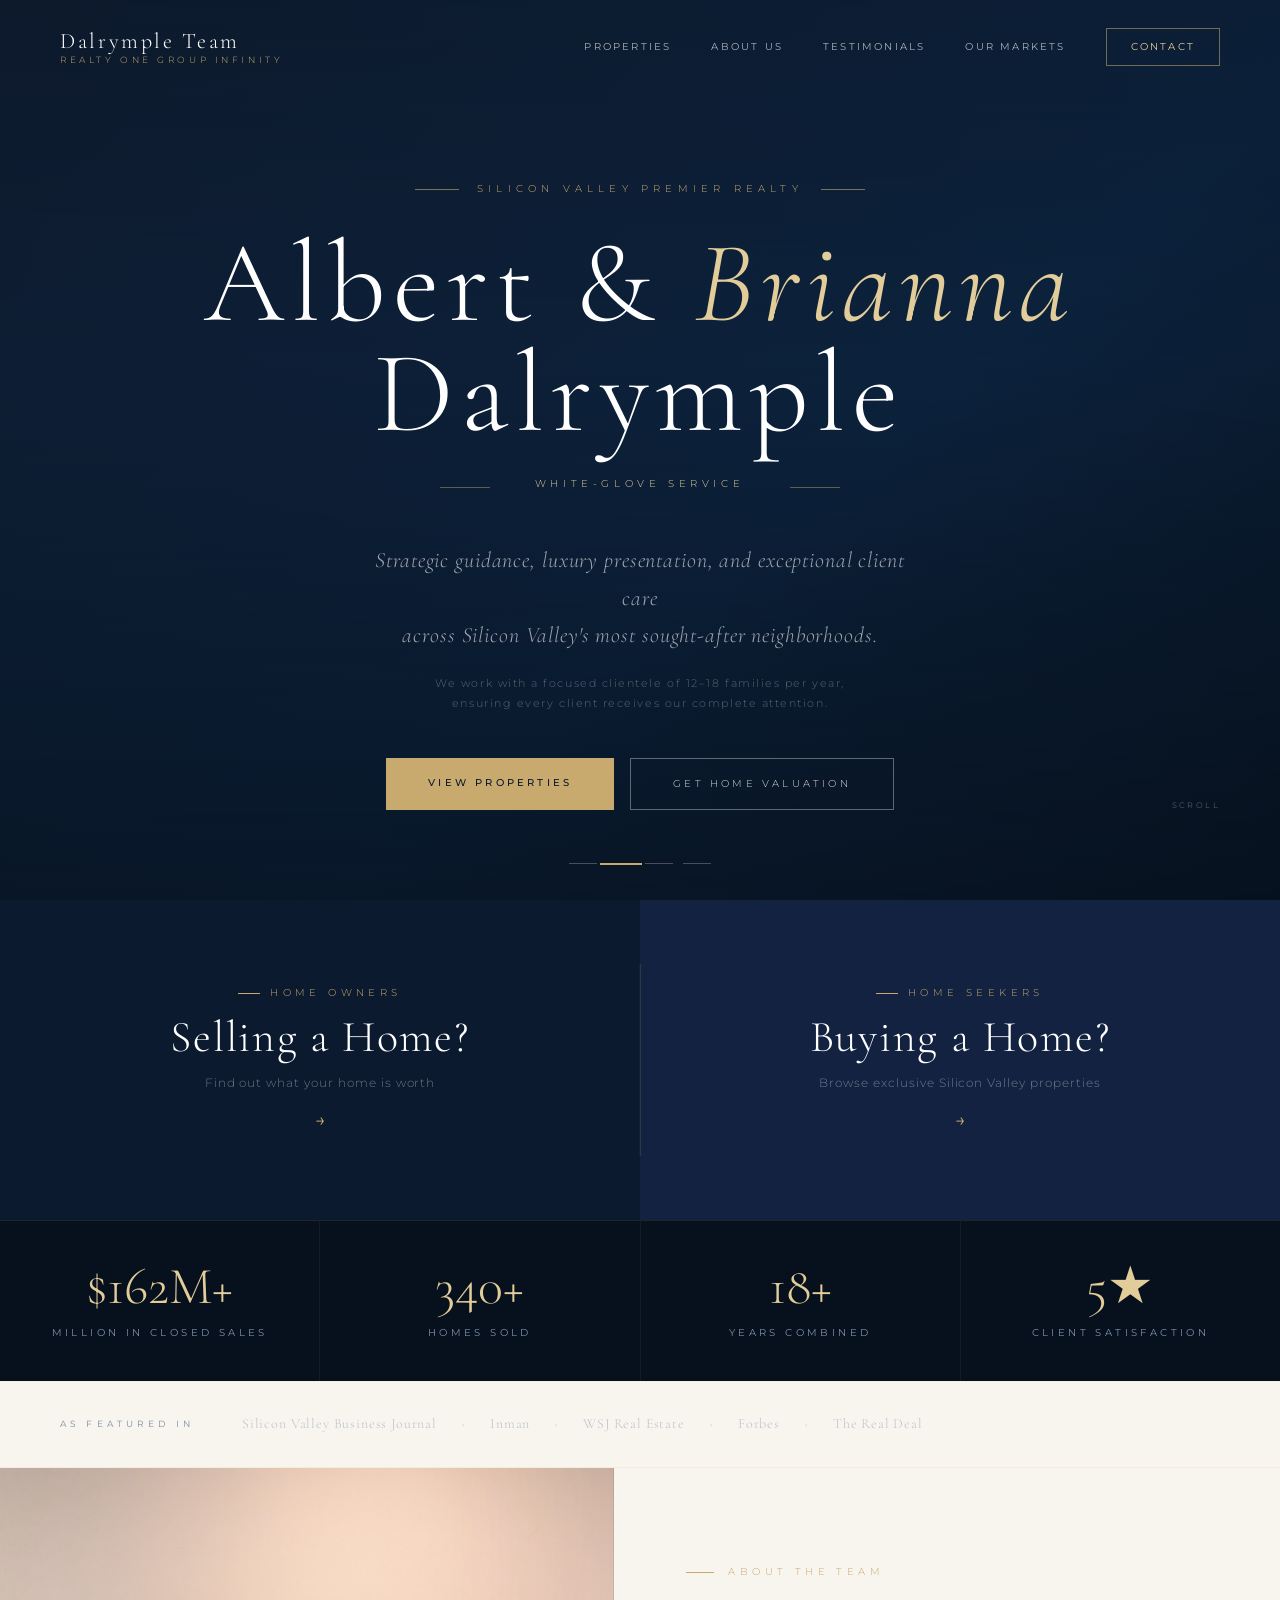
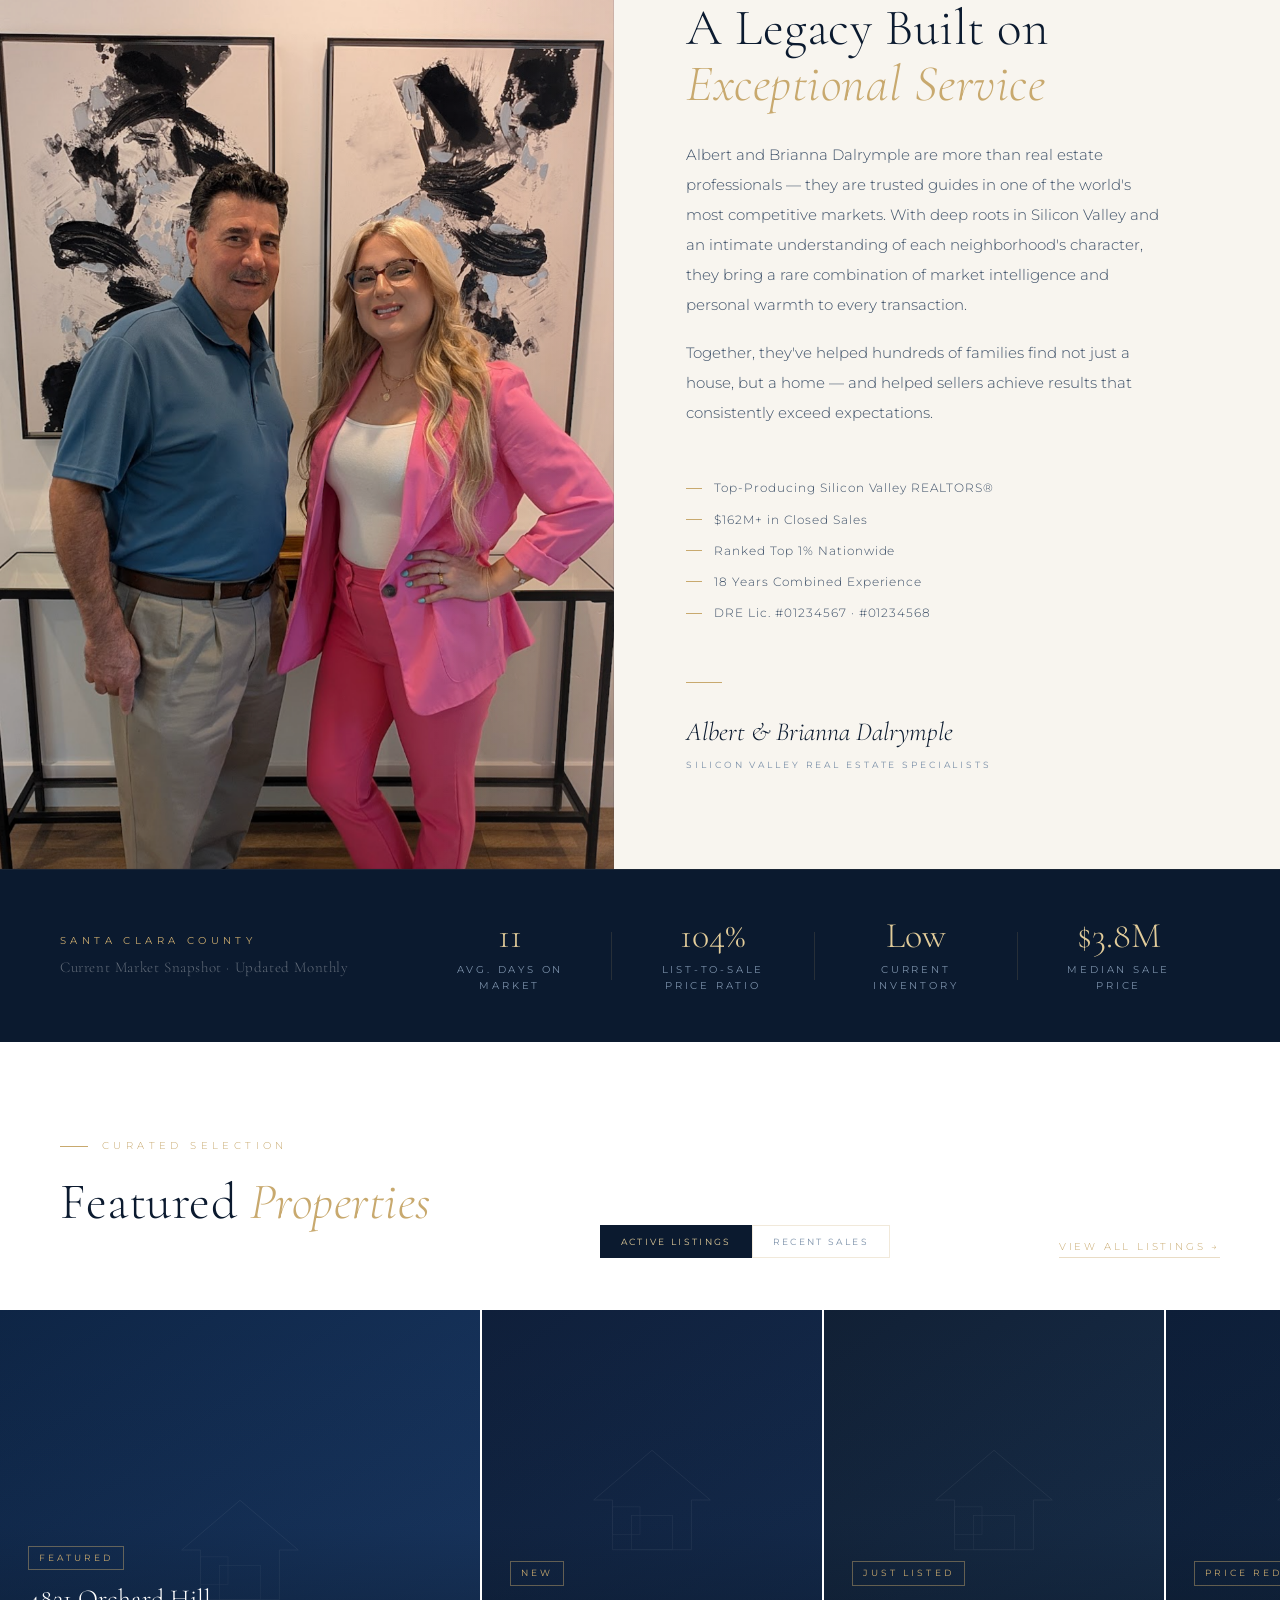
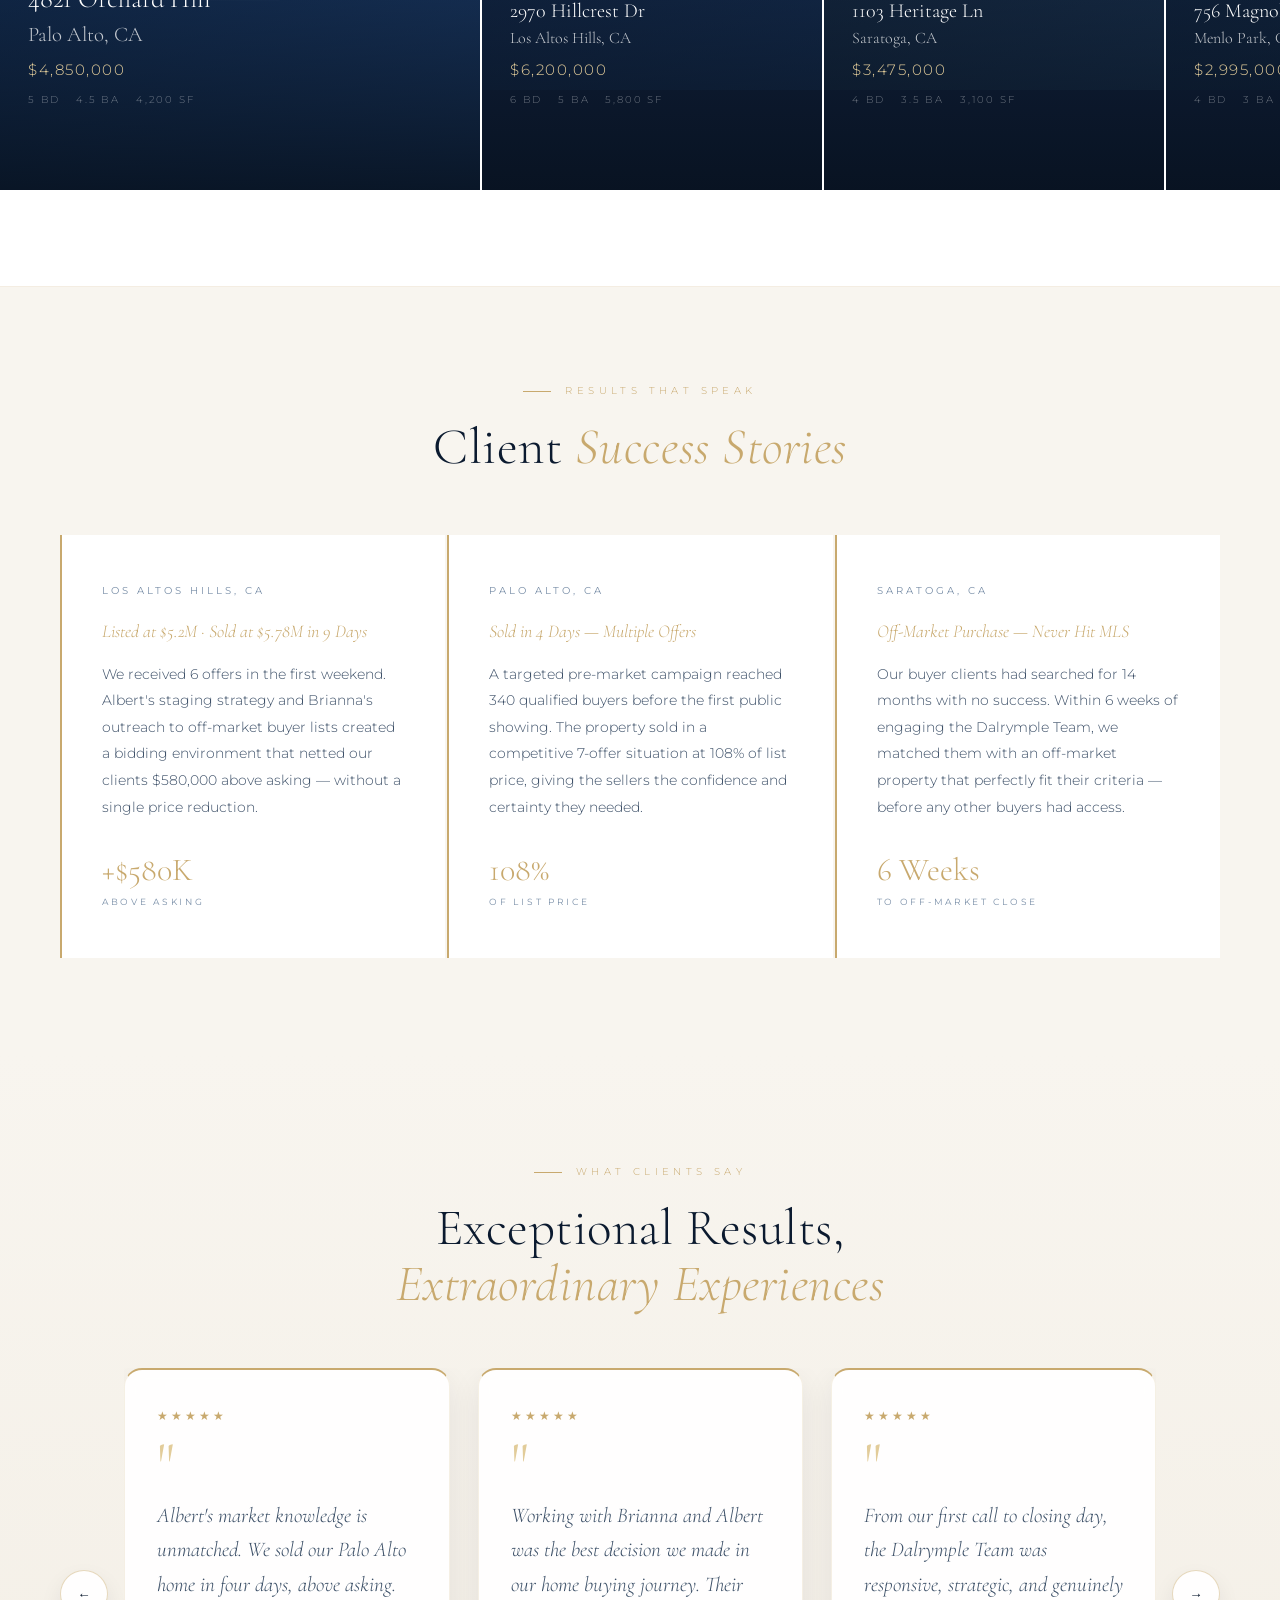
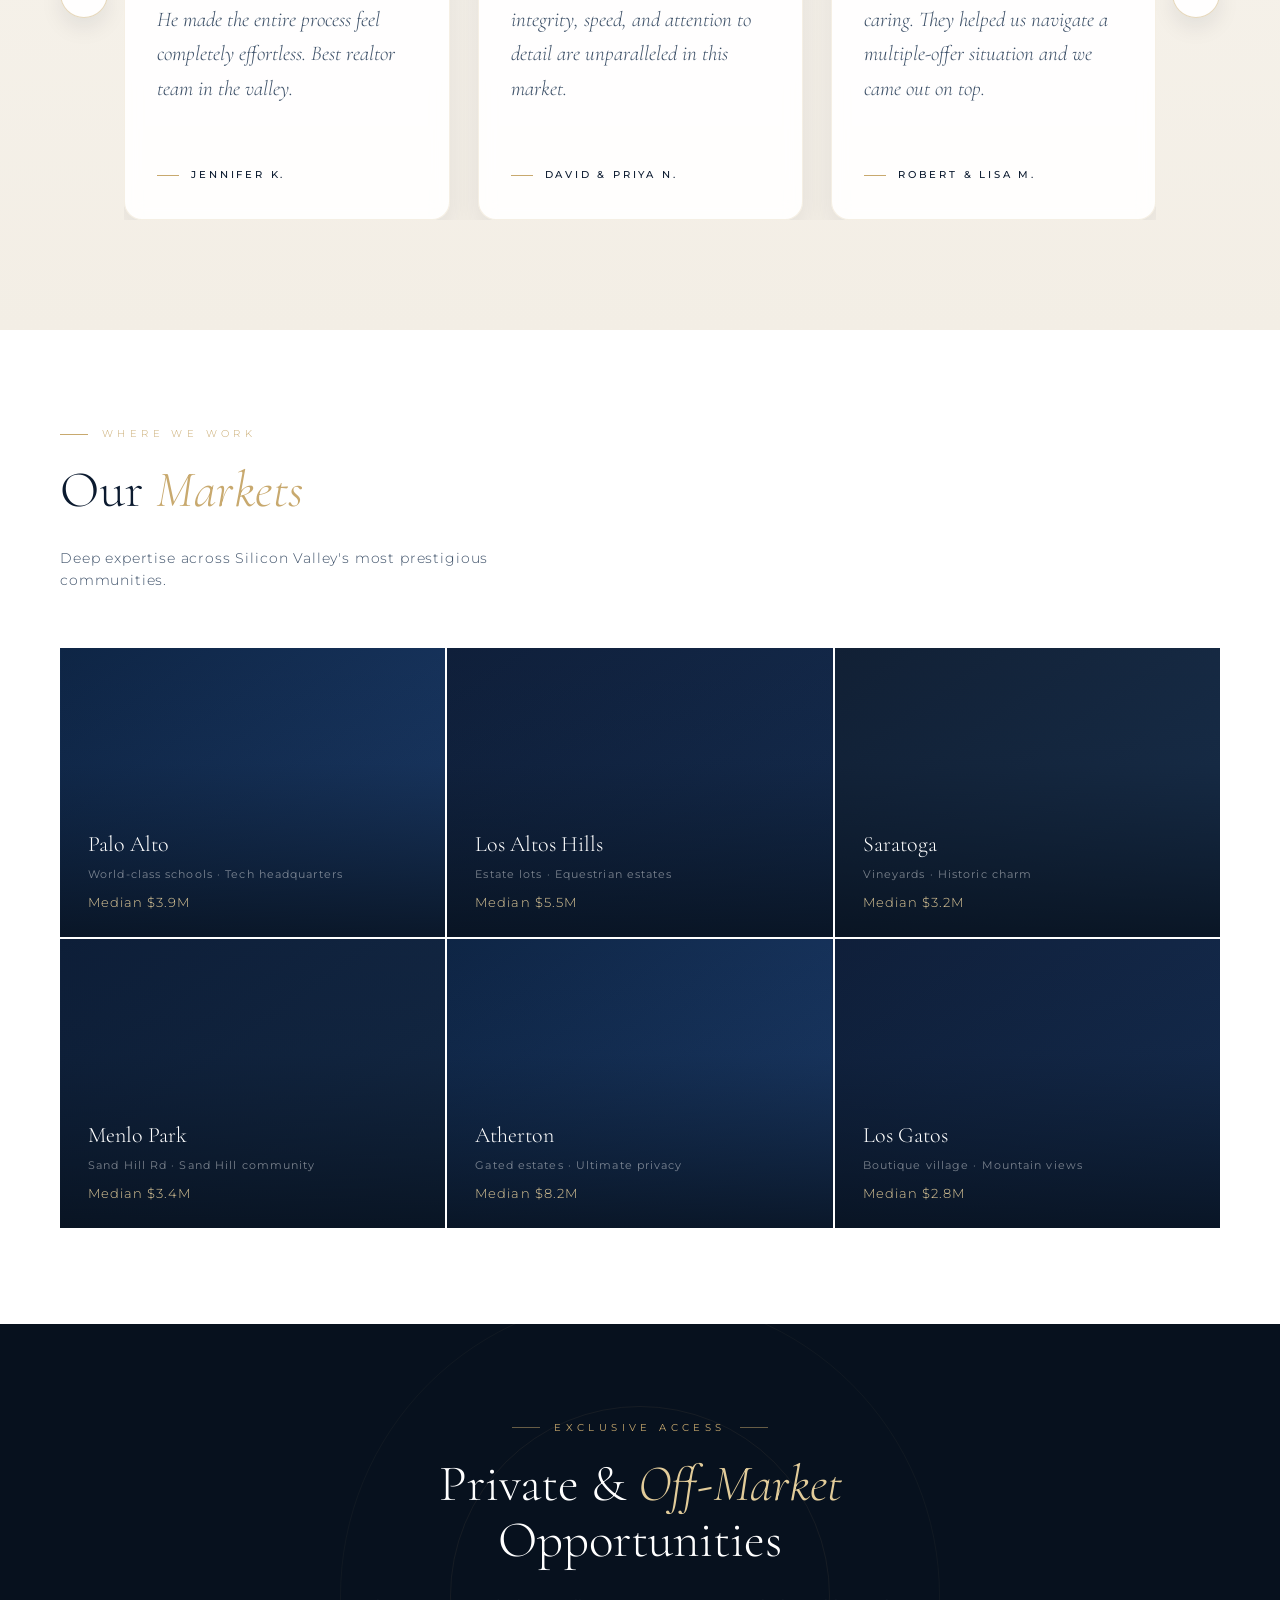
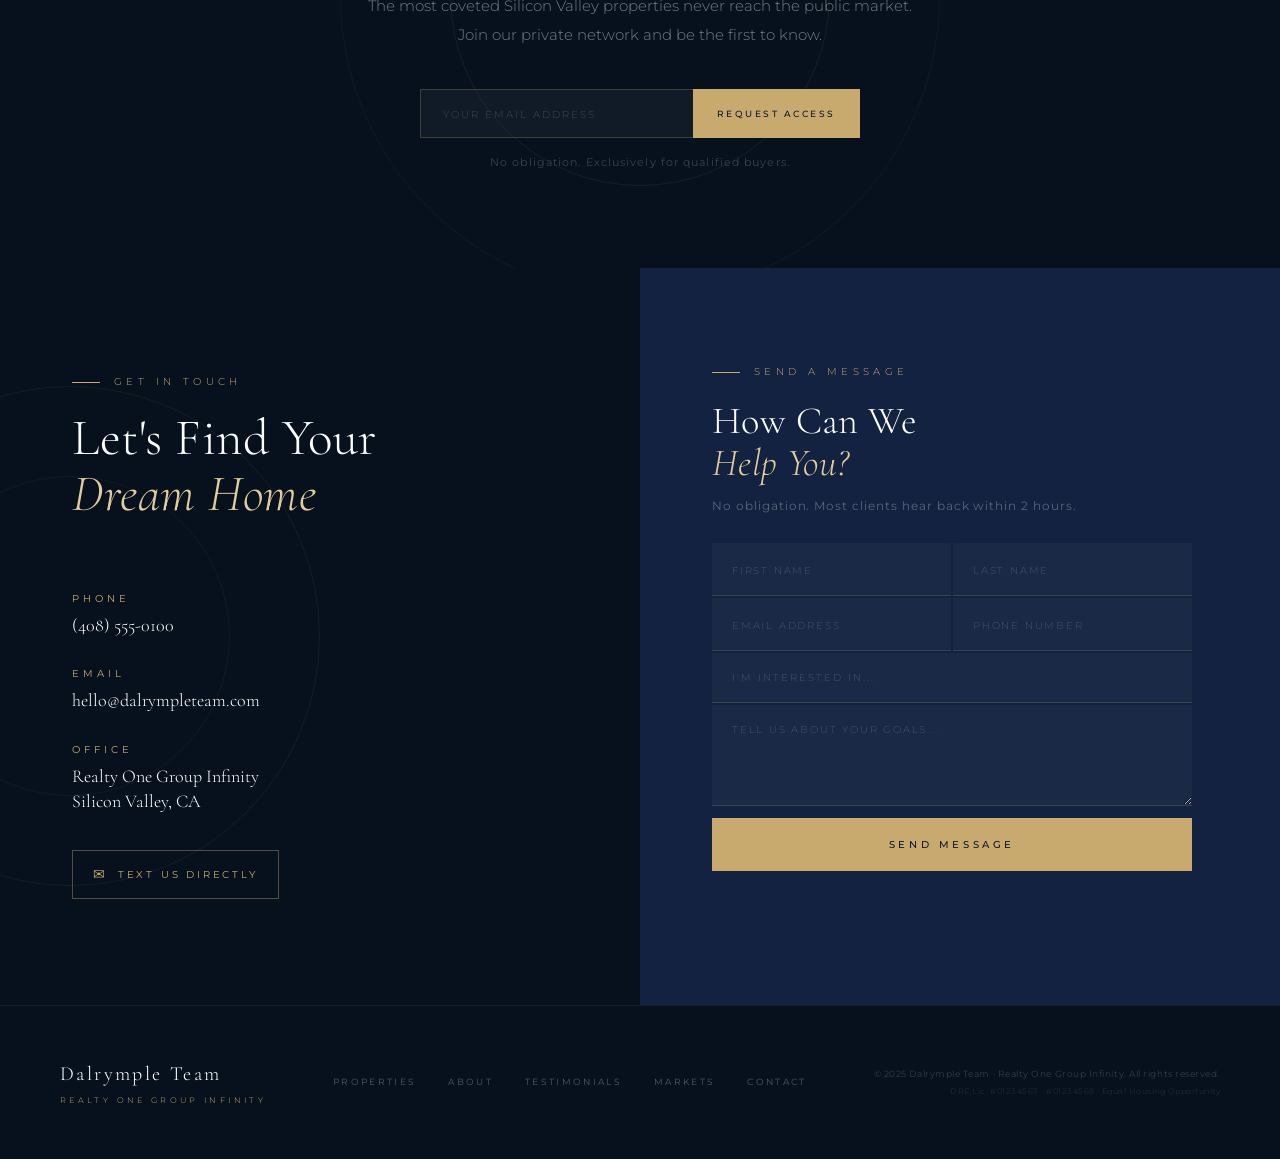
==== commit aa1f1046: "Update Houses sold1.0" ====
--- a/index.html
+++ b/index.html
@@ -230,8 +230,8 @@
     <!-- ═══ STATS BAR ═══ -->
     <div class="stats-bar" aria-label="Team statistics">
       <div class="stat-item">
-        <span class="stat-num" data-target="2.4">0</span>
-        <span class="stat-label">Billion in Closed Sales</span>
+        <span class="stat-num" data-target="162">0</span>
+        <span class="stat-label">Million in Closed Sales</span>
       </div>
       <div class="stat-item">
         <span class="stat-num" data-target="340" data-integer="true">0</span>
--- a/style.css
+++ b/style.css
@@ -5,320 +5,562 @@
 ════════════════════════════════════════════════════ */
 
 :root {
-  --navy:        #0B1A2F;
-  --navy-mid:    #122240;
-  --navy-deep:   #07111E;
-  --champagne:   #C8A96E;
-  --champ-light: #E2CC9A;
-  --champ-pale:  #F4ECD8;
-  --white:       #FFFFFF;
-  --offwhite:    #F8F5EF;
-  --slate:       #7A8FA8;
-  --text-mid:    #3D5068;
-  --serif:       'Cormorant Garamond', Georgia, serif;
-  --sans:        'Montserrat', 'Segoe UI', sans-serif;
-  --ease:        cubic-bezier(0.25, 0.46, 0.45, 0.94);
-}
-
-*, *::before, *::after { box-sizing: border-box; margin: 0; padding: 0; }
-html { scroll-behavior: smooth; font-size: 16px; }
-body { font-family: var(--sans); background: var(--offwhite); color: var(--navy); overflow-x: hidden; line-height: 1.6; }
-a { text-decoration: none; color: inherit; }
-img { max-width: 100%; display: block; }
+  --navy: #0b1a2f;
+  --navy-mid: #122240;
+  --navy-deep: #07111e;
+  --champagne: #c8a96e;
+  --champ-light: #e2cc9a;
+  --champ-pale: #f4ecd8;
+  --white: #ffffff;
+  --offwhite: #f8f5ef;
+  --slate: #7a8fa8;
+  --text-mid: #3d5068;
+  --serif: "Cormorant Garamond", Georgia, serif;
+  --sans: "Montserrat", "Segoe UI", sans-serif;
+  --ease: cubic-bezier(0.25, 0.46, 0.45, 0.94);
+}
+
+*,
+*::before,
+*::after {
+  box-sizing: border-box;
+  margin: 0;
+  padding: 0;
+}
+html {
+  scroll-behavior: smooth;
+  font-size: 16px;
+}
+body {
+  font-family: var(--sans);
+  background: var(--offwhite);
+  color: var(--navy);
+  overflow-x: hidden;
+  line-height: 1.6;
+}
+a {
+  text-decoration: none;
+  color: inherit;
+}
+img {
+  max-width: 100%;
+  display: block;
+}
 
 /* ══════════════════════════════════════════════════
    NAVIGATION
 ══════════════════════════════════════════════════ */
 #navbar {
-  position: fixed; top: 0; left: 0; right: 0;
+  position: fixed;
+  top: 0;
+  left: 0;
+  right: 0;
   z-index: 100;
-  display: flex; align-items: center; justify-content: space-between;
+  display: flex;
+  align-items: center;
+  justify-content: space-between;
   padding: 28px 60px;
-  transition: background 0.4s var(--ease), padding 0.4s var(--ease), box-shadow 0.4s var(--ease);
+  transition:
+    background 0.4s var(--ease),
+    padding 0.4s var(--ease),
+    box-shadow 0.4s var(--ease);
 }
 #navbar.scrolled {
   background: var(--navy-deep);
   padding: 18px 60px;
-  box-shadow: 0 1px 30px rgba(0,0,0,0.4);
+  box-shadow: 0 1px 30px rgba(0, 0, 0, 0.4);
 }
 .nav-logo {
   font-family: var(--serif);
-  font-size: 22px; font-weight: 300;
-  letter-spacing: 0.12em; color: var(--white); line-height: 1;
+  font-size: 22px;
+  font-weight: 300;
+  letter-spacing: 0.12em;
+  color: var(--white);
+  line-height: 1;
 }
 .nav-logo span {
   display: block;
-  font-family: var(--sans); font-size: 8.5px; font-weight: 300;
-  letter-spacing: 0.42em; text-transform: uppercase;
-  color: var(--champagne); margin-top: 4px;
-}
-.nav-links { display: flex; gap: 40px; align-items: center; }
+  font-family: var(--sans);
+  font-size: 8.5px;
+  font-weight: 300;
+  letter-spacing: 0.42em;
+  text-transform: uppercase;
+  color: var(--champagne);
+  margin-top: 4px;
+}
+.nav-links {
+  display: flex;
+  gap: 40px;
+  align-items: center;
+}
 /* FIX: bumped from 9px to 10px — min readable luxury size */
 .nav-links a {
-  font-size: 10px; font-weight: 400;
-  letter-spacing: 0.22em; text-transform: uppercase;
-  color: rgba(255,255,255,0.65);
+  font-size: 10px;
+  font-weight: 400;
+  letter-spacing: 0.22em;
+  text-transform: uppercase;
+  color: rgba(255, 255, 255, 0.65);
   transition: color 0.25s;
 }
-.nav-links a:hover { color: var(--champ-light); }
+.nav-links a:hover {
+  color: var(--champ-light);
+}
 /* FIX: Removed !important — resolved with higher specificity selector */
 .nav-links .nav-cta {
-  border: 0.5px solid rgba(200,169,110,0.55);
+  border: 0.5px solid rgba(200, 169, 110, 0.55);
   color: var(--champ-light);
   padding: 10px 24px;
 }
-.nav-links .nav-cta:hover { background: rgba(200,169,110,0.1); }
-.nav-toggle { display: none; background: none; border: none; color: var(--white); font-size: 22px; cursor: pointer; }
+.nav-links .nav-cta:hover {
+  background: rgba(200, 169, 110, 0.1);
+}
+.nav-toggle {
+  display: none;
+  background: none;
+  border: none;
+  color: var(--white);
+  font-size: 22px;
+  cursor: pointer;
+}
 
 /* ══════════════════════════════════════════════════
    HERO — FULL VIEWPORT CINEMATIC
 ══════════════════════════════════════════════════ */
 .hero {
   position: relative;
-  width: 100%; height: 100vh; min-height: 600px;
+  width: 100%;
+  height: 100vh;
+  min-height: 600px;
   overflow: hidden;
-  display: flex; align-items: flex-end; justify-content: center;
-}
-
-.hero-slides { position: absolute; inset: 0; }
+  display: flex;
+  align-items: flex-end;
+  justify-content: center;
+}
+
+.hero-slides {
+  position: absolute;
+  inset: 0;
+}
 .hero-slide {
-  position: absolute; inset: 0;
-  background-size: cover; background-position: center;
+  position: absolute;
+  inset: 0;
+  background-size: cover;
+  background-position: center;
   opacity: 0;
   /* FIX: Removed duplicate transition — single declaration now */
   transform: scale(1.06);
-  transition: opacity 1.4s var(--ease), transform 8s linear;
+  transition:
+    opacity 1.4s var(--ease),
+    transform 8s linear;
   will-change: opacity, transform;
 }
-.hero-slide.active { opacity: 1; transform: scale(1.0); }
+.hero-slide.active {
+  opacity: 1;
+  transform: scale(1);
+}
 
 /* Placeholder gradient backgrounds */
-.hero-slide:nth-child(1) { background: linear-gradient(160deg, #0B1A2F 0%, #1a3055 50%, #0d2240 100%); }
-.hero-slide:nth-child(2) { background: linear-gradient(140deg, #111f35 0%, #0e2847 60%, #071422 100%); }
-.hero-slide:nth-child(3) { background: linear-gradient(170deg, #0d2035 0%, #1c3a5e 50%, #0a1828 100%); }
-.hero-slide:nth-child(4) { background: linear-gradient(150deg, #091828 0%, #15304f 55%, #0d2035 100%); }
+.hero-slide:nth-child(1) {
+  background: linear-gradient(160deg, #0b1a2f 0%, #1a3055 50%, #0d2240 100%);
+}
+.hero-slide:nth-child(2) {
+  background: linear-gradient(140deg, #111f35 0%, #0e2847 60%, #071422 100%);
+}
+.hero-slide:nth-child(3) {
+  background: linear-gradient(170deg, #0d2035 0%, #1c3a5e 50%, #0a1828 100%);
+}
+.hero-slide:nth-child(4) {
+  background: linear-gradient(150deg, #091828 0%, #15304f 55%, #0d2035 100%);
+}
 
 /* Video slide support */
 .hero-video {
-  position: absolute; inset: 0;
-  width: 100%; height: 100%;
-  object-fit: cover; pointer-events: none;
+  position: absolute;
+  inset: 0;
+  width: 100%;
+  height: 100%;
+  object-fit: cover;
+  pointer-events: none;
 }
 
 .hero-overlay {
-  position: absolute; inset: 0; z-index: 2;
+  position: absolute;
+  inset: 0;
+  z-index: 2;
   background: linear-gradient(
     to bottom,
-    rgba(7,17,30,0.38) 0%,
-    rgba(7,17,30,0.25) 40%,
-    rgba(7,17,30,0.72) 100%
+    rgba(7, 17, 30, 0.38) 0%,
+    rgba(7, 17, 30, 0.25) 40%,
+    rgba(7, 17, 30, 0.72) 100%
   );
 }
 
 .hero-content {
-  position: relative; z-index: 3;
-  width: 100%; padding: 0 60px 90px;
-  display: flex; flex-direction: column; align-items: center; text-align: center;
+  position: relative;
+  z-index: 3;
+  width: 100%;
+  padding: 0 60px 90px;
+  display: flex;
+  flex-direction: column;
+  align-items: center;
+  text-align: center;
   /* Parallax JS will apply transform here */
   transition: transform 0.6s ease;
 }
 
 /* FIX: Changed to <p> in HTML — matching selector */
 .hero-eyebrow {
-  display: flex; align-items: center; gap: 18px;
-  font-size: 10px; font-weight: 300;
-  letter-spacing: 0.52em; text-transform: uppercase;
+  display: flex;
+  align-items: center;
+  gap: 18px;
+  font-size: 10px;
+  font-weight: 300;
+  letter-spacing: 0.52em;
+  text-transform: uppercase;
   color: var(--champagne);
   margin-bottom: 32px;
-  opacity: 0; animation: fadeIn 1s 0.4s var(--ease) forwards;
+  opacity: 0;
+  animation: fadeIn 1s 0.4s var(--ease) forwards;
 }
 .hero-eyebrow::before,
 .hero-eyebrow::after {
-  content: ''; display: block;
-  width: 44px; height: 0.5px;
-  background: var(--champagne); opacity: 0.6; flex-shrink: 0;
+  content: "";
+  display: block;
+  width: 44px;
+  height: 0.5px;
+  background: var(--champagne);
+  opacity: 0.6;
+  flex-shrink: 0;
 }
 
 .hero-name {
   font-family: var(--serif);
-  font-size: clamp(64px, 9vw, 128px); font-weight: 300;
-  letter-spacing: 0.06em; color: var(--white);
-  line-height: 0.95; margin-bottom: 28px;
-  opacity: 0; animation: fadeUp 1s 0.65s var(--ease) forwards;
-}
-.hero-name em { font-style: italic; color: var(--champ-light); }
+  font-size: clamp(64px, 9vw, 128px);
+  font-weight: 300;
+  letter-spacing: 0.06em;
+  color: var(--white);
+  line-height: 0.95;
+  margin-bottom: 28px;
+  opacity: 0;
+  animation: fadeUp 1s 0.65s var(--ease) forwards;
+}
+.hero-name em {
+  font-style: italic;
+  color: var(--champ-light);
+}
 
 .hero-rotator-wrap {
-  display: flex; align-items: center; gap: 20px;
+  display: flex;
+  align-items: center;
+  gap: 20px;
   margin-bottom: 44px;
-  opacity: 0; animation: fadeIn 1s 0.9s var(--ease) forwards;
-}
-.rotator-rule { width: 50px; height: 0.5px; background: rgba(200,169,110,0.45); flex-shrink: 0; }
+  opacity: 0;
+  animation: fadeIn 1s 0.9s var(--ease) forwards;
+}
+.rotator-rule {
+  width: 50px;
+  height: 0.5px;
+  background: rgba(200, 169, 110, 0.45);
+  flex-shrink: 0;
+}
 .hero-rotator {
-  position: relative; height: 22px; overflow: hidden; min-width: 260px;
+  position: relative;
+  height: 22px;
+  overflow: hidden;
+  min-width: 260px;
 }
 .rotator-word {
-  position: absolute; top: 0; left: 0; right: 0;
+  position: absolute;
+  top: 0;
+  left: 0;
+  right: 0;
   font-family: var(--sans);
-  font-size: 10px; font-weight: 300;
-  letter-spacing: 0.46em; text-transform: uppercase;
-  color: var(--champ-light); text-align: center;
-  opacity: 0; transform: translateY(16px);
-  transition: opacity 0.6s var(--ease), transform 0.6s var(--ease);
-}
-.rotator-word.active { opacity: 1; transform: translateY(0); }
-.rotator-word.exit   { opacity: 0; transform: translateY(-16px); }
+  font-size: 10px;
+  font-weight: 300;
+  letter-spacing: 0.46em;
+  text-transform: uppercase;
+  color: var(--champ-light);
+  text-align: center;
+  opacity: 0;
+  transform: translateY(16px);
+  transition:
+    opacity 0.6s var(--ease),
+    transform 0.6s var(--ease);
+}
+.rotator-word.active {
+  opacity: 1;
+  transform: translateY(0);
+}
+.rotator-word.exit {
+  opacity: 0;
+  transform: translateY(-16px);
+}
 
 .hero-tagline {
   font-family: var(--serif);
-  font-size: clamp(16px, 2vw, 22px); font-weight: 300; font-style: italic;
-  letter-spacing: 0.04em; line-height: 1.7;
-  color: rgba(255,255,255,0.6); max-width: 560px;
+  font-size: clamp(16px, 2vw, 22px);
+  font-weight: 300;
+  font-style: italic;
+  letter-spacing: 0.04em;
+  line-height: 1.7;
+  color: rgba(255, 255, 255, 0.6);
+  max-width: 560px;
   margin-bottom: 20px;
-  opacity: 0; animation: fadeUp 1s 1.1s var(--ease) forwards;
+  opacity: 0;
+  animation: fadeUp 1s 1.1s var(--ease) forwards;
 }
 
 /* NEW: Exclusivity / scarcity micro-copy */
 .hero-exclusivity {
-  font-size: 11px; font-weight: 300;
-  letter-spacing: 0.14em; line-height: 1.8;
-  color: rgba(255,255,255,0.32);
+  font-size: 11px;
+  font-weight: 300;
+  letter-spacing: 0.14em;
+  line-height: 1.8;
+  color: rgba(255, 255, 255, 0.32);
   margin-bottom: 44px;
-  opacity: 0; animation: fadeUp 1s 1.25s var(--ease) forwards;
+  opacity: 0;
+  animation: fadeUp 1s 1.25s var(--ease) forwards;
 }
 
 .hero-btns {
-  display: flex; gap: 16px; flex-wrap: wrap; justify-content: center;
-  opacity: 0; animation: fadeUp 1s 1.4s var(--ease) forwards;
+  display: flex;
+  gap: 16px;
+  flex-wrap: wrap;
+  justify-content: center;
+  opacity: 0;
+  animation: fadeUp 1s 1.4s var(--ease) forwards;
 }
 .btn-primary {
-  background: var(--champagne); color: var(--navy);
-  font-family: var(--sans); font-size: 10px; font-weight: 500;
-  letter-spacing: 0.32em; text-transform: uppercase;
-  padding: 17px 42px; border: none; cursor: pointer; display: inline-block;
-  transition: background 0.25s, transform 0.25s, box-shadow 0.25s;
+  background: var(--champagne);
+  color: var(--navy);
+  font-family: var(--sans);
+  font-size: 10px;
+  font-weight: 500;
+  letter-spacing: 0.32em;
+  text-transform: uppercase;
+  padding: 17px 42px;
+  border: none;
+  cursor: pointer;
+  display: inline-block;
+  transition:
+    background 0.25s,
+    transform 0.25s,
+    box-shadow 0.25s;
 }
 .btn-primary:hover {
-  background: var(--champ-light); transform: translateY(-2px);
-  box-shadow: 0 10px 30px rgba(200,169,110,0.28);
+  background: var(--champ-light);
+  transform: translateY(-2px);
+  box-shadow: 0 10px 30px rgba(200, 169, 110, 0.28);
 }
 .btn-ghost {
-  background: transparent; color: rgba(255,255,255,0.85);
-  font-family: var(--sans); font-size: 10px; font-weight: 300;
-  letter-spacing: 0.32em; text-transform: uppercase;
-  padding: 17px 42px; border: 0.5px solid rgba(255,255,255,0.35);
-  cursor: pointer; display: inline-block;
-  transition: border-color 0.25s, color 0.25s, transform 0.25s;
+  background: transparent;
+  color: rgba(255, 255, 255, 0.85);
+  font-family: var(--sans);
+  font-size: 10px;
+  font-weight: 300;
+  letter-spacing: 0.32em;
+  text-transform: uppercase;
+  padding: 17px 42px;
+  border: 0.5px solid rgba(255, 255, 255, 0.35);
+  cursor: pointer;
+  display: inline-block;
+  transition:
+    border-color 0.25s,
+    color 0.25s,
+    transform 0.25s;
 }
 .btn-ghost:hover {
-  border-color: var(--champ-light); color: var(--champ-light);
+  border-color: var(--champ-light);
+  color: var(--champ-light);
   transform: translateY(-2px);
 }
 
 .hero-dots {
-  position: absolute; bottom: 36px; left: 50%; transform: translateX(-50%);
-  z-index: 4; display: flex; gap: 10px;
+  position: absolute;
+  bottom: 36px;
+  left: 50%;
+  transform: translateX(-50%);
+  z-index: 4;
+  display: flex;
+  gap: 10px;
 }
 .hero-dot {
-  width: 28px; height: 1.5px;
-  background: rgba(255,255,255,0.25); border: none; cursor: pointer; padding: 0;
-  transition: background 0.3s, transform 0.3s;
-}
-.hero-dot.active { background: var(--champagne); transform: scaleX(1.5); }
+  width: 28px;
+  height: 1.5px;
+  background: rgba(255, 255, 255, 0.25);
+  border: none;
+  cursor: pointer;
+  padding: 0;
+  transition:
+    background 0.3s,
+    transform 0.3s;
+}
+.hero-dot.active {
+  background: var(--champagne);
+  transform: scaleX(1.5);
+}
 
 .scroll-hint {
-  position: absolute; bottom: 36px; right: 60px;
-  z-index: 4; display: flex; flex-direction: column;
-  align-items: center; gap: 8px;
-  font-size: 8px; letter-spacing: 0.3em; text-transform: uppercase;
-  color: rgba(255,255,255,0.3);
+  position: absolute;
+  bottom: 36px;
+  right: 60px;
+  z-index: 4;
+  display: flex;
+  flex-direction: column;
+  align-items: center;
+  gap: 8px;
+  font-size: 8px;
+  letter-spacing: 0.3em;
+  text-transform: uppercase;
+  color: rgba(255, 255, 255, 0.3);
   animation: bobDown 2s 2s ease-in-out infinite;
 }
 .scroll-hint::after {
-  content: ''; display: block;
-  width: 0.5px; height: 44px;
-  background: linear-gradient(to bottom, rgba(200,169,110,0.6), transparent);
+  content: "";
+  display: block;
+  width: 0.5px;
+  height: 44px;
+  background: linear-gradient(to bottom, rgba(200, 169, 110, 0.6), transparent);
 }
 @keyframes bobDown {
-  0%, 100% { transform: translateY(0); }
-  50%       { transform: translateY(6px); }
+  0%,
+  100% {
+    transform: translateY(0);
+  }
+  50% {
+    transform: translateY(6px);
+  }
 }
 
 /* ══════════════════════════════════════════════════
    DUAL CTA SPLIT
 ══════════════════════════════════════════════════ */
 .dual-cta {
-  display: grid; grid-template-columns: 1fr 1fr;
+  display: grid;
+  grid-template-columns: 1fr 1fr;
   /* UPGRADE: increased height from 220px to 320px */
   height: 320px;
   position: relative;
 }
 .dual-panel {
-  position: relative; overflow: hidden;
-  display: flex; flex-direction: column;
-  align-items: center; justify-content: center; gap: 14px;
+  position: relative;
+  overflow: hidden;
+  display: flex;
+  flex-direction: column;
+  align-items: center;
+  justify-content: center;
+  gap: 14px;
   cursor: pointer;
   transition: flex 0.5s var(--ease);
 }
 /* Hover image reveal layer */
 .dual-panel::before {
-  content: ''; position: absolute; inset: 0;
+  content: "";
+  position: absolute;
+  inset: 0;
   transition: opacity 0.4s;
 }
 /* Optional: swap these with real listing image URLs */
 .dual-panel.left::after {
-  content: '';
-  position: absolute; inset: 0;
-  background-image: url('Images/selling-bg.jpg');
-  background-size: cover; background-position: center;
+  content: "";
+  position: absolute;
+  inset: 0;
+  background-image: url("Images/selling-bg.jpg");
+  background-size: cover;
+  background-position: center;
   opacity: 0;
   transition: opacity 0.6s var(--ease);
   z-index: 0;
 }
 .dual-panel.right::after {
-  content: '';
-  position: absolute; inset: 0;
-  background-image: url('Images/buying-bg.jpg');
-  background-size: cover; background-position: center;
+  content: "";
+  position: absolute;
+  inset: 0;
+  background-image: url("Images/buying-bg.jpg");
+  background-size: cover;
+  background-position: center;
   opacity: 0;
   transition: opacity 0.6s var(--ease);
   z-index: 0;
 }
-.dual-panel.left:hover::after  { opacity: 0.18; }
-.dual-panel.right:hover::after { opacity: 0.18; }
+.dual-panel.left:hover::after {
+  opacity: 0.18;
+}
+.dual-panel.right:hover::after {
+  opacity: 0.18;
+}
 
 .dual-panel-tag,
 .dual-panel-title,
 .dual-panel-sub,
-.dual-panel-arrow { position: relative; z-index: 1; }
-
-.dual-panel.left  { background: var(--navy); }
-.dual-panel.right { background: var(--navy-mid); }
-.dual-panel.left:hover  { background: var(--navy-mid); }
-.dual-panel.right:hover { background: #0e2546; }
+.dual-panel-arrow {
+  position: relative;
+  z-index: 1;
+}
+
+.dual-panel.left {
+  background: var(--navy);
+}
+.dual-panel.right {
+  background: var(--navy-mid);
+}
+.dual-panel.left:hover {
+  background: var(--navy-mid);
+}
+.dual-panel.right:hover {
+  background: #0e2546;
+}
 
 .dual-panel-tag {
   /* FIX: bumped from 8.5px to 10px */
-  font-size: 10px; font-weight: 300;
-  letter-spacing: 0.44em; text-transform: uppercase;
-  color: var(--champagne); display: flex; align-items: center; gap: 10px;
-}
-.dual-panel-tag::before { content: ''; width: 22px; height: 0.5px; background: var(--champagne); }
+  font-size: 10px;
+  font-weight: 300;
+  letter-spacing: 0.44em;
+  text-transform: uppercase;
+  color: var(--champagne);
+  display: flex;
+  align-items: center;
+  gap: 10px;
+}
+.dual-panel-tag::before {
+  content: "";
+  width: 22px;
+  height: 0.5px;
+  background: var(--champagne);
+}
 .dual-panel-title {
   font-family: var(--serif);
-  font-size: clamp(28px, 3.5vw, 44px); font-weight: 300; letter-spacing: 0.04em;
-  color: var(--white); line-height: 1;
+  font-size: clamp(28px, 3.5vw, 44px);
+  font-weight: 300;
+  letter-spacing: 0.04em;
+  color: var(--white);
+  line-height: 1;
 }
 .dual-panel-sub {
-  font-size: 12px; font-weight: 300; letter-spacing: 0.08em; color: rgba(255,255,255,0.4);
-}
-.dual-panel-arrow { font-size: 18px; color: var(--champagne); transition: transform 0.3s; }
-.dual-panel:hover .dual-panel-arrow { transform: translateX(6px); }
+  font-size: 12px;
+  font-weight: 300;
+  letter-spacing: 0.08em;
+  color: rgba(255, 255, 255, 0.4);
+}
+.dual-panel-arrow {
+  font-size: 18px;
+  color: var(--champagne);
+  transition: transform 0.3s;
+}
+.dual-panel:hover .dual-panel-arrow {
+  transform: translateX(6px);
+}
 
 .dual-divider {
-  width: 0.5px; position: absolute; top: 20%; bottom: 20%;
-  left: 50%; background: rgba(200,169,110,0.2);
-  transform: translateX(-50%); z-index: 2; pointer-events: none;
+  width: 0.5px;
+  position: absolute;
+  top: 20%;
+  bottom: 20%;
+  left: 50%;
+  background: rgba(200, 169, 110, 0.2);
+  transform: translateX(-50%);
+  z-index: 2;
+  pointer-events: none;
 }
 
 /* ══════════════════════════════════════════════════
@@ -327,22 +569,34 @@
 .stats-bar {
   background: var(--navy-deep);
   display: flex;
-  border-top: 0.5px solid rgba(200,169,110,0.12);
+  border-top: 0.5px solid rgba(200, 169, 110, 0.12);
 }
 .stat-item {
-  flex: 1; padding: 40px 0; text-align: center;
-  border-right: 0.5px solid rgba(200,169,110,0.08);
-}
-.stat-item:last-child { border-right: none; }
+  flex: 1;
+  padding: 40px 0;
+  text-align: center;
+  border-right: 0.5px solid rgba(200, 169, 110, 0.08);
+}
+.stat-item:last-child {
+  border-right: none;
+}
 /* UPGRADE: bumped stat number from 44px to 52px */
 .stat-num {
-  font-family: var(--serif); font-size: 52px; font-weight: 300;
-  color: var(--champ-light); display: block; line-height: 1;
+  font-family: var(--serif);
+  font-size: 52px;
+  font-weight: 300;
+  color: var(--champ-light);
+  display: block;
+  line-height: 1;
 }
 .stat-label {
   /* FIX: bumped from 8px to 10px */
-  font-size: 10px; letter-spacing: 0.34em; text-transform: uppercase;
-  color: var(--slate); display: block; margin-top: 12px;
+  font-size: 10px;
+  letter-spacing: 0.34em;
+  text-transform: uppercase;
+  color: var(--slate);
+  display: block;
+  margin-top: 12px;
 }
 
 /* ══════════════════════════════════════════════════
@@ -350,258 +604,475 @@
 ══════════════════════════════════════════════════ */
 .press-bar {
   background: var(--offwhite);
-  border-top: 0.5px solid rgba(200,169,110,0.12);
-  border-bottom: 0.5px solid rgba(200,169,110,0.12);
+  border-top: 0.5px solid rgba(200, 169, 110, 0.12);
+  border-bottom: 0.5px solid rgba(200, 169, 110, 0.12);
   padding: 28px 60px;
-  display: flex; align-items: center; gap: 48px;
+  display: flex;
+  align-items: center;
+  gap: 48px;
   overflow: hidden;
 }
 .press-label {
-  font-size: 9px; letter-spacing: 0.46em; text-transform: uppercase;
-  color: var(--slate); flex-shrink: 0; white-space: nowrap;
+  font-size: 9px;
+  letter-spacing: 0.46em;
+  text-transform: uppercase;
+  color: var(--slate);
+  flex-shrink: 0;
+  white-space: nowrap;
 }
 .press-logos {
-  display: flex; align-items: center; gap: 24px; flex-wrap: wrap;
+  display: flex;
+  align-items: center;
+  gap: 24px;
+  flex-wrap: wrap;
 }
 .press-logo-text {
-  font-family: var(--serif); font-size: 14px; font-weight: 300;
-  color: var(--slate); opacity: 0.5; letter-spacing: 0.06em;
+  font-family: var(--serif);
+  font-size: 14px;
+  font-weight: 300;
+  color: var(--slate);
+  opacity: 0.5;
+  letter-spacing: 0.06em;
   transition: opacity 0.25s;
 }
-.press-logo-text:hover { opacity: 0.8; }
-.press-divider { color: rgba(200,169,110,0.3); font-size: 18px; }
+.press-logo-text:hover {
+  opacity: 0.8;
+}
+.press-divider {
+  color: rgba(200, 169, 110, 0.3);
+  font-size: 18px;
+}
 
 /* ══════════════════════════════════════════════════
    ABOUT — Photo + Bio
 ══════════════════════════════════════════════════ */
 .about-section {
-  display: grid; grid-template-columns: 48% 52%;
+  display: grid;
+  grid-template-columns: 48% 52%;
   min-height: 680px;
 }
 .about-photo {
-  position: relative; overflow: hidden; background: var(--navy-mid);
-  display: flex; align-items: center; justify-content: center;
+  position: relative;
+  overflow: hidden;
+  background: var(--navy-mid);
+  display: flex;
+  align-items: center;
+  justify-content: center;
 }
 .about-photo img {
-  width: 100%; height: 100%; object-fit: cover; object-position: top center;
+  width: 100%;
+  height: 100%;
+  object-fit: cover;
+  object-position: top center;
   transition: transform 8s linear;
   will-change: transform;
 }
-.about-photo:hover img { transform: scale(1.03); }
+.about-photo:hover img {
+  transform: scale(1.03);
+}
 .about-photo-overlay {
-  position: absolute; inset: 0;
-  background: linear-gradient(to right, transparent 70%, rgba(248,245,239,0.08));
+  position: absolute;
+  inset: 0;
+  background: linear-gradient(
+    to right,
+    transparent 70%,
+    rgba(248, 245, 239, 0.08)
+  );
 }
 
 .about-text {
   background: var(--offwhite);
   padding: 96px 80px 96px 72px;
-  display: flex; flex-direction: column; justify-content: center;
+  display: flex;
+  flex-direction: column;
+  justify-content: center;
 }
 
 /* Section label */
 .sec-tag {
   /* FIX: bumped from 9px to 10px */
-  font-size: 10px; font-weight: 300;
-  letter-spacing: 0.44em; text-transform: uppercase;
+  font-size: 10px;
+  font-weight: 300;
+  letter-spacing: 0.44em;
+  text-transform: uppercase;
   color: var(--champagne);
-  display: flex; align-items: center; gap: 14px;
+  display: flex;
+  align-items: center;
+  gap: 14px;
   margin-bottom: 20px;
 }
 .sec-tag::before {
-  content: ''; width: 28px; height: 0.5px;
-  background: var(--champagne); display: block; flex-shrink: 0;
-}
-.sec-tag.centered { justify-content: center; }
-.sec-tag.white    { color: var(--champagne); }
+  content: "";
+  width: 28px;
+  height: 0.5px;
+  background: var(--champagne);
+  display: block;
+  flex-shrink: 0;
+}
+.sec-tag.centered {
+  justify-content: center;
+}
+.sec-tag.white {
+  color: var(--champagne);
+}
 
 .sec-title {
   font-family: var(--serif);
-  font-size: clamp(34px, 4vw, 56px); font-weight: 300; letter-spacing: 0.01em;
-  color: var(--navy); line-height: 1.1; margin-bottom: 28px;
-}
-.sec-title em     { font-style: italic; color: var(--champagne); }
-.sec-title.white  { color: var(--white); }
-.sec-title.white em { color: var(--champ-light); }
+  font-size: clamp(34px, 4vw, 56px);
+  font-weight: 300;
+  letter-spacing: 0.01em;
+  color: var(--navy);
+  line-height: 1.1;
+  margin-bottom: 28px;
+}
+.sec-title em {
+  font-style: italic;
+  color: var(--champagne);
+}
+.sec-title.white {
+  color: var(--white);
+}
+.sec-title.white em {
+  color: var(--champ-light);
+}
 
 /* FIX: bumped from 14px to 15px, improved line-height */
 .about-body {
-  font-size: 15px; font-weight: 300;
-  line-height: 2.0; color: var(--text-mid);
-  margin-bottom: 18px; max-width: 480px;
+  font-size: 15px;
+  font-weight: 300;
+  line-height: 2;
+  color: var(--text-mid);
+  margin-bottom: 18px;
+  max-width: 480px;
 }
 .about-credentials {
-  margin: 32px 0; list-style: none; display: flex; flex-direction: column; gap: 12px;
+  margin: 32px 0;
+  list-style: none;
+  display: flex;
+  flex-direction: column;
+  gap: 12px;
 }
 /* FIX: bumped from 11px to 12px */
 .about-credentials li {
-  display: flex; align-items: center; gap: 12px;
-  font-size: 12px; font-weight: 300; letter-spacing: 0.08em; color: var(--text-mid);
+  display: flex;
+  align-items: center;
+  gap: 12px;
+  font-size: 12px;
+  font-weight: 300;
+  letter-spacing: 0.08em;
+  color: var(--text-mid);
 }
 .about-credentials li::before {
-  content: ''; width: 16px; height: 0.5px;
-  background: var(--champagne); flex-shrink: 0;
-}
-.about-rule { width: 36px; height: 0.5px; background: var(--champagne); margin: 28px 0; }
-.about-sig  { font-family: var(--serif); font-size: 26px; font-weight: 300; font-style: italic; color: var(--navy); }
-.about-role { font-size: 9px; letter-spacing: 0.32em; text-transform: uppercase; color: var(--slate); margin-top: 6px; }
+  content: "";
+  width: 16px;
+  height: 0.5px;
+  background: var(--champagne);
+  flex-shrink: 0;
+}
+.about-rule {
+  width: 36px;
+  height: 0.5px;
+  background: var(--champagne);
+  margin: 28px 0;
+}
+.about-sig {
+  font-family: var(--serif);
+  font-size: 26px;
+  font-weight: 300;
+  font-style: italic;
+  color: var(--navy);
+}
+.about-role {
+  font-size: 9px;
+  letter-spacing: 0.32em;
+  text-transform: uppercase;
+  color: var(--slate);
+  margin-top: 6px;
+}
 
 /* ══════════════════════════════════════════════════
    MARKET SNAPSHOT BAR — NEW
 ══════════════════════════════════════════════════ */
 .market-bar {
   background: var(--navy);
-  border-top: 0.5px solid rgba(200,169,110,0.08);
+  border-top: 0.5px solid rgba(200, 169, 110, 0.08);
   padding: 48px 60px;
 }
 .market-bar-inner {
-  display: flex; align-items: center; gap: 60px; max-width: 1200px; margin: 0 auto;
+  display: flex;
+  align-items: center;
+  gap: 60px;
+  max-width: 1200px;
+  margin: 0 auto;
   flex-wrap: wrap;
 }
-.mbar-label-wrap { flex-shrink: 0; }
+.mbar-label-wrap {
+  flex-shrink: 0;
+}
 .mbar-eyebrow {
-  font-size: 10px; letter-spacing: 0.44em; text-transform: uppercase;
-  color: var(--champagne); margin-bottom: 6px;
+  font-size: 10px;
+  letter-spacing: 0.44em;
+  text-transform: uppercase;
+  color: var(--champagne);
+  margin-bottom: 6px;
 }
 .mbar-label {
-  font-family: var(--serif); font-size: 15px; font-weight: 300;
-  color: rgba(255,255,255,0.35); letter-spacing: 0.04em;
+  font-family: var(--serif);
+  font-size: 15px;
+  font-weight: 300;
+  color: rgba(255, 255, 255, 0.35);
+  letter-spacing: 0.04em;
 }
 .mbar-stats {
-  display: flex; align-items: center; gap: 0; flex: 1; flex-wrap: wrap;
+  display: flex;
+  align-items: center;
+  gap: 0;
+  flex: 1;
+  flex-wrap: wrap;
 }
 .mbar-item {
-  flex: 1; text-align: center; padding: 0 32px;
+  flex: 1;
+  text-align: center;
+  padding: 0 32px;
 }
 .mbar-num {
-  font-family: var(--serif); font-size: 36px; font-weight: 300;
-  color: var(--champ-light); display: block; line-height: 1;
+  font-family: var(--serif);
+  font-size: 36px;
+  font-weight: 300;
+  color: var(--champ-light);
+  display: block;
+  line-height: 1;
 }
 .mbar-sub {
-  font-size: 10px; letter-spacing: 0.28em; text-transform: uppercase;
-  color: var(--slate); display: block; margin-top: 8px;
+  font-size: 10px;
+  letter-spacing: 0.28em;
+  text-transform: uppercase;
+  color: var(--slate);
+  display: block;
+  margin-top: 8px;
 }
 .mbar-divider {
-  width: 0.5px; height: 48px;
-  background: rgba(200,169,110,0.15); flex-shrink: 0;
+  width: 0.5px;
+  height: 48px;
+  background: rgba(200, 169, 110, 0.15);
+  flex-shrink: 0;
 }
 
 /* ══════════════════════════════════════════════════
    FEATURED LISTINGS
 ══════════════════════════════════════════════════ */
-.listings-section { padding: 96px 0; background: var(--white); overflow: hidden; }
+.listings-section {
+  padding: 96px 0;
+  background: var(--white);
+  overflow: hidden;
+}
 .listings-head {
-  display: flex; align-items: flex-end; justify-content: space-between;
-  padding: 0 60px; margin-bottom: 52px;
-  flex-wrap: wrap; gap: 16px;
+  display: flex;
+  align-items: flex-end;
+  justify-content: space-between;
+  padding: 0 60px;
+  margin-bottom: 52px;
+  flex-wrap: wrap;
+  gap: 16px;
 }
 
 /* NEW: Listing tabs */
 .listings-tabs {
-  display: flex; gap: 0;
+  display: flex;
+  gap: 0;
 }
 .tab-btn {
-  background: none; border: 0.5px solid rgba(200,169,110,0.25);
-  font-family: var(--sans); font-size: 9px; font-weight: 400;
-  letter-spacing: 0.26em; text-transform: uppercase;
-  color: var(--slate); padding: 10px 20px; cursor: pointer;
-  transition: background 0.25s, color 0.25s, border-color 0.25s;
-}
-.tab-btn:first-child { border-right: none; }
+  background: none;
+  border: 0.5px solid rgba(200, 169, 110, 0.25);
+  font-family: var(--sans);
+  font-size: 9px;
+  font-weight: 400;
+  letter-spacing: 0.26em;
+  text-transform: uppercase;
+  color: var(--slate);
+  padding: 10px 20px;
+  cursor: pointer;
+  transition:
+    background 0.25s,
+    color 0.25s,
+    border-color 0.25s;
+}
+.tab-btn:first-child {
+  border-right: none;
+}
 .tab-btn.active {
-  background: var(--navy); color: var(--champ-light);
+  background: var(--navy);
+  color: var(--champ-light);
   border-color: var(--navy);
 }
 .tab-btn:hover:not(.active) {
-  border-color: rgba(200,169,110,0.5); color: var(--champagne);
+  border-color: rgba(200, 169, 110, 0.5);
+  color: var(--champagne);
 }
 
 .view-all {
-  font-size: 10px; font-weight: 300; letter-spacing: 0.28em; text-transform: uppercase;
-  color: var(--champagne); border-bottom: 0.5px solid rgba(200,169,110,0.4);
-  padding-bottom: 2px; transition: color 0.25s, border-color 0.25s;
-}
-.view-all:hover { color: var(--navy); border-color: var(--navy); }
+  font-size: 10px;
+  font-weight: 300;
+  letter-spacing: 0.28em;
+  text-transform: uppercase;
+  color: var(--champagne);
+  border-bottom: 0.5px solid rgba(200, 169, 110, 0.4);
+  padding-bottom: 2px;
+  transition:
+    color 0.25s,
+    border-color 0.25s;
+}
+.view-all:hover {
+  color: var(--navy);
+  border-color: var(--navy);
+}
 
 .listings-carousel {
-  display: flex; gap: 2px;
+  display: flex;
+  gap: 2px;
   padding: 0 60px;
-  overflow-x: auto; scroll-snap-type: x mandatory;
+  overflow-x: auto;
+  scroll-snap-type: x mandatory;
   scrollbar-width: none;
 }
-.listings-carousel::-webkit-scrollbar { display: none; }
+.listings-carousel::-webkit-scrollbar {
+  display: none;
+}
 
 .listing-card {
-  flex: 0 0 340px; scroll-snap-align: start;
-  position: relative; overflow: hidden;
-  background: var(--navy-mid); cursor: pointer;
-  opacity: 0; transform: translateY(20px);
-  transition: opacity 0.6s var(--ease), transform 0.6s var(--ease);
+  flex: 0 0 340px;
+  scroll-snap-align: start;
+  position: relative;
+  overflow: hidden;
+  background: var(--navy-mid);
+  cursor: pointer;
+  opacity: 0;
+  transform: translateY(20px);
+  transition:
+    opacity 0.6s var(--ease),
+    transform 0.6s var(--ease);
   will-change: transform;
 }
-.listing-card.visible { opacity: 1; transform: translateY(0); }
-.listing-card:first-child { flex: 0 0 480px; }
+.listing-card.visible {
+  opacity: 1;
+  transform: translateY(0);
+}
+.listing-card:first-child {
+  flex: 0 0 480px;
+}
 
 .lc-bg {
-  width: 100%; height: 380px;
-  background-size: cover; background-position: center;
+  width: 100%;
+  height: 380px;
+  background-size: cover;
+  background-position: center;
   transition: transform 0.7s var(--ease);
-  display: flex; align-items: center; justify-content: center;
-}
-.listing-card:first-child .lc-bg { height: 480px; }
-.listing-card:hover .lc-bg { transform: scale(1.04); }
-
-.bg-a { background: linear-gradient(145deg, #0e2545 0%, #1d3e6e 100%); }
-.bg-b { background: linear-gradient(145deg, #0f1f3a 0%, #162f54 100%); }
-.bg-c { background: linear-gradient(145deg, #112035 0%, #1a3250 100%); }
-.bg-d { background: linear-gradient(145deg, #0d1e38 0%, #152b48 100%); }
+  display: flex;
+  align-items: center;
+  justify-content: center;
+}
+.listing-card:first-child .lc-bg {
+  height: 480px;
+}
+.listing-card:hover .lc-bg {
+  transform: scale(1.04);
+}
+
+.bg-a {
+  background: linear-gradient(145deg, #0e2545 0%, #1d3e6e 100%);
+}
+.bg-b {
+  background: linear-gradient(145deg, #0f1f3a 0%, #162f54 100%);
+}
+.bg-c {
+  background: linear-gradient(145deg, #112035 0%, #1a3250 100%);
+}
+.bg-d {
+  background: linear-gradient(145deg, #0d1e38 0%, #152b48 100%);
+}
 
 .lc-overlay {
-  position: absolute; inset: 0;
-  background: linear-gradient(to top, rgba(7,17,30,0.88) 0%, rgba(7,17,30,0.1) 55%, transparent 100%);
+  position: absolute;
+  inset: 0;
+  background: linear-gradient(
+    to top,
+    rgba(7, 17, 30, 0.88) 0%,
+    rgba(7, 17, 30, 0.1) 55%,
+    transparent 100%
+  );
 }
 .lc-content {
-  position: absolute; bottom: 0; left: 0; right: 0;
+  position: absolute;
+  bottom: 0;
+  left: 0;
+  right: 0;
   padding: 28px 28px 30px;
 }
 /* FIX: bumped from 7.5px to 9px */
 .lc-tag {
   display: inline-block;
-  font-size: 9px; font-weight: 400;
-  letter-spacing: 0.34em; text-transform: uppercase;
+  font-size: 9px;
+  font-weight: 400;
+  letter-spacing: 0.34em;
+  text-transform: uppercase;
   color: var(--champagne);
-  border: 0.5px solid rgba(200,169,110,0.45);
-  padding: 4px 10px; margin-bottom: 12px;
+  border: 0.5px solid rgba(200, 169, 110, 0.45);
+  padding: 4px 10px;
+  margin-bottom: 12px;
 }
 .lc-addr {
-  font-family: var(--serif); font-size: 20px; font-weight: 300;
-  color: var(--white); line-height: 1.3; margin-bottom: 8px;
-}
-.listing-card:first-child .lc-addr { font-size: 26px; }
+  font-family: var(--serif);
+  font-size: 20px;
+  font-weight: 300;
+  color: var(--white);
+  line-height: 1.3;
+  margin-bottom: 8px;
+}
+.listing-card:first-child .lc-addr {
+  font-size: 26px;
+}
 .lc-price {
-  font-size: 15px; font-weight: 300; letter-spacing: 0.1em;
-  color: var(--champ-light); margin-bottom: 10px;
+  font-size: 15px;
+  font-weight: 300;
+  letter-spacing: 0.1em;
+  color: var(--champ-light);
+  margin-bottom: 10px;
 }
 /* FIX: bumped from 9px to 10px */
 .lc-meta {
-  display: flex; gap: 16px;
-  font-size: 10px; font-weight: 300;
-  letter-spacing: 0.18em; text-transform: uppercase;
-  color: rgba(255,255,255,0.4);
+  display: flex;
+  gap: 16px;
+  font-size: 10px;
+  font-weight: 300;
+  letter-spacing: 0.18em;
+  text-transform: uppercase;
+  color: rgba(255, 255, 255, 0.4);
 }
 
 /* NEW: Listing card hover CTA */
 .lc-cta {
-  font-size: 9px; letter-spacing: 0.28em; text-transform: uppercase;
-  color: var(--champagne); border: 0.5px solid rgba(200,169,110,0.45);
-  padding: 10px 18px; display: inline-block;
+  font-size: 9px;
+  letter-spacing: 0.28em;
+  text-transform: uppercase;
+  color: var(--champagne);
+  border: 0.5px solid rgba(200, 169, 110, 0.45);
+  padding: 10px 18px;
+  display: inline-block;
   margin-top: 16px;
-  opacity: 0; transform: translateY(8px);
-  transition: opacity 0.35s var(--ease), transform 0.35s var(--ease);
-}
-.listing-card:hover .lc-cta { opacity: 1; transform: translateY(0); }
-
-.house-svg { opacity: 0.07; }
+  opacity: 0;
+  transform: translateY(8px);
+  transition:
+    opacity 0.35s var(--ease),
+    transform 0.35s var(--ease);
+}
+.listing-card:hover .lc-cta {
+  opacity: 1;
+  transform: translateY(0);
+}
+
+.house-svg {
+  opacity: 0.07;
+}
 
 /* ══════════════════════════════════════════════════
    SOLD STORIES / CASE STUDIES — NEW
@@ -609,41 +1080,67 @@
 .sold-stories {
   background: var(--offwhite);
   padding: 96px 60px;
-  border-top: 0.5px solid rgba(200,169,110,0.1);
+  border-top: 0.5px solid rgba(200, 169, 110, 0.1);
 }
 .sold-stories-head {
-  text-align: center; margin-bottom: 60px;
+  text-align: center;
+  margin-bottom: 60px;
 }
 .sold-grid {
   display: grid;
   grid-template-columns: repeat(auto-fit, minmax(300px, 1fr));
-  gap: 2px; max-width: 1200px; margin: 0 auto;
+  gap: 2px;
+  max-width: 1200px;
+  margin: 0 auto;
 }
 .sold-card {
   background: var(--white);
   padding: 48px 40px;
   border-left: 2px solid var(--champagne);
-  opacity: 0; transform: translateY(16px);
-  transition: opacity 0.6s var(--ease), transform 0.6s var(--ease);
-}
-.sold-card.visible { opacity: 1; transform: translateY(0); }
+  opacity: 0;
+  transform: translateY(16px);
+  transition:
+    opacity 0.6s var(--ease),
+    transform 0.6s var(--ease);
+}
+.sold-card.visible {
+  opacity: 1;
+  transform: translateY(0);
+}
 .sold-result {
-  font-family: var(--serif); font-size: 18px; font-weight: 300; font-style: italic;
-  color: var(--champagne); margin-bottom: 16px; line-height: 1.4;
+  font-family: var(--serif);
+  font-size: 18px;
+  font-weight: 300;
+  font-style: italic;
+  color: var(--champagne);
+  margin-bottom: 16px;
+  line-height: 1.4;
 }
 .sold-location {
-  font-size: 10px; letter-spacing: 0.3em; text-transform: uppercase;
-  color: var(--slate); margin-bottom: 20px;
+  font-size: 10px;
+  letter-spacing: 0.3em;
+  text-transform: uppercase;
+  color: var(--slate);
+  margin-bottom: 20px;
 }
 .sold-story {
-  font-size: 14px; font-weight: 300; line-height: 1.9; color: var(--text-mid);
+  font-size: 14px;
+  font-weight: 300;
+  line-height: 1.9;
+  color: var(--text-mid);
 }
 .sold-highlight {
-  font-family: var(--serif); font-size: 32px; font-weight: 300;
-  color: var(--champagne); margin-top: 24px; display: block;
+  font-family: var(--serif);
+  font-size: 32px;
+  font-weight: 300;
+  color: var(--champagne);
+  margin-top: 24px;
+  display: block;
 }
 .sold-highlight-label {
-  font-size: 9px; letter-spacing: 0.3em; text-transform: uppercase;
+  font-size: 9px;
+  letter-spacing: 0.3em;
+  text-transform: uppercase;
   color: var(--slate);
 }
 
@@ -659,14 +1156,22 @@
 .testimonials-section .sec-title {
   text-align: center;
 }
-.testimonials-section .sec-tag { justify-content: center; }
+.testimonials-section .sec-tag {
+  justify-content: center;
+}
 
 .testi-wrapper {
-  position: relative; margin-top: 56px; padding: 0 64px;
-}
-.testi-grid { overflow: hidden; position: relative; }
+  position: relative;
+  margin-top: 56px;
+  padding: 0 64px;
+}
+.testi-grid {
+  overflow: hidden;
+  position: relative;
+}
 .testi-track {
-  display: flex; gap: 28px;
+  display: flex;
+  gap: 28px;
   will-change: transform;
   transition: transform 0.6s ease;
 }
@@ -674,54 +1179,96 @@
   min-width: calc((100% - 56px) / 3);
   max-width: calc((100% - 56px) / 3);
   flex-shrink: 0;
-  background: rgba(255,255,255,0.92);
+  background: rgba(255, 255, 255, 0.92);
   backdrop-filter: blur(8px);
   -webkit-backdrop-filter: blur(8px);
-  border: 1px solid rgba(200,169,110,0.18);
+  border: 1px solid rgba(200, 169, 110, 0.18);
   border-top: 2px solid var(--champagne);
   border-radius: 18px;
   padding: 36px 32px;
-  box-shadow: 0 12px 30px rgba(11,26,47,0.08);
-  transition: transform 0.35s ease, box-shadow 0.35s ease, border-color 0.35s ease;
+  box-shadow: 0 12px 30px rgba(11, 26, 47, 0.08);
+  transition:
+    transform 0.35s ease,
+    box-shadow 0.35s ease,
+    border-color 0.35s ease;
   min-height: 320px;
-  display: flex; flex-direction: column; justify-content: space-between;
+  display: flex;
+  flex-direction: column;
+  justify-content: space-between;
 }
 .testi-card:hover {
   transform: translateY(-10px);
-  box-shadow: 0 20px 48px rgba(11,26,47,0.14);
-  border-color: rgba(200,169,110,0.35);
+  box-shadow: 0 20px 48px rgba(11, 26, 47, 0.14);
+  border-color: rgba(200, 169, 110, 0.35);
 }
 .testi-stars {
-  color: var(--champagne); font-size: 12px; letter-spacing: 3px; margin-bottom: 18px;
+  color: var(--champagne);
+  font-size: 12px;
+  letter-spacing: 3px;
+  margin-bottom: 18px;
 }
 .testi-quote-mark {
-  font-family: var(--serif); font-size: 62px; font-weight: 300;
-  color: var(--champ-light); line-height: 0.7; display: block; margin-bottom: 12px;
+  font-family: var(--serif);
+  font-size: 62px;
+  font-weight: 300;
+  color: var(--champ-light);
+  line-height: 0.7;
+  display: block;
+  margin-bottom: 12px;
 }
 .testi-text {
-  font-family: var(--serif); font-size: 21px; font-weight: 300;
-  font-style: italic; line-height: 1.65; color: var(--text-mid);
-  margin-bottom: 26px; flex-grow: 1;
+  font-family: var(--serif);
+  font-size: 21px;
+  font-weight: 300;
+  font-style: italic;
+  line-height: 1.65;
+  color: var(--text-mid);
+  margin-bottom: 26px;
+  flex-grow: 1;
 }
 .testi-author {
-  font-size: 10px; font-weight: 500; letter-spacing: 0.28em; text-transform: uppercase;
-  color: var(--navy); display: flex; align-items: center; gap: 12px;
+  font-size: 10px;
+  font-weight: 500;
+  letter-spacing: 0.28em;
+  text-transform: uppercase;
+  color: var(--navy);
+  display: flex;
+  align-items: center;
+  gap: 12px;
 }
 .testi-author::before {
-  content: ''; width: 22px; height: 1px; background: var(--champagne); flex-shrink: 0;
+  content: "";
+  width: 22px;
+  height: 1px;
+  background: var(--champagne);
+  flex-shrink: 0;
 }
 .testi-arrow {
-  position: absolute; top: 50%; transform: translateY(-50%);
-  width: 48px; height: 48px; border-radius: 999px;
-  border: 1px solid rgba(200,169,110,0.45);
-  background: rgba(255,255,255,0.92); color: var(--navy);
-  cursor: pointer; z-index: 20;
-  box-shadow: 0 10px 22px rgba(11,26,47,0.08);
+  position: absolute;
+  top: 50%;
+  transform: translateY(-50%);
+  width: 48px;
+  height: 48px;
+  border-radius: 999px;
+  border: 1px solid rgba(200, 169, 110, 0.45);
+  background: rgba(255, 255, 255, 0.92);
+  color: var(--navy);
+  cursor: pointer;
+  z-index: 20;
+  box-shadow: 0 10px 22px rgba(11, 26, 47, 0.08);
   transition: all 0.25s ease;
 }
-.testi-arrow:hover { background: var(--champagne); color: var(--white); border-color: var(--champagne); }
-.testi-arrow.left  { left: 0; }
-.testi-arrow.right { right: 0; }
+.testi-arrow:hover {
+  background: var(--champagne);
+  color: var(--white);
+  border-color: var(--champagne);
+}
+.testi-arrow.left {
+  left: 0;
+}
+.testi-arrow.right {
+  right: 0;
+}
 
 /* ══════════════════════════════════════════════════
    OUR MARKETS / NEIGHBORHOODS — NEW
@@ -734,8 +1281,12 @@
   margin-bottom: 56px;
 }
 .markets-sub {
-  font-size: 14px; font-weight: 300; color: var(--text-mid);
-  letter-spacing: 0.06em; margin-top: 12px; max-width: 480px;
+  font-size: 14px;
+  font-weight: 300;
+  color: var(--text-mid);
+  letter-spacing: 0.06em;
+  margin-top: 12px;
+  max-width: 480px;
 }
 .markets-grid {
   display: grid;
@@ -743,37 +1294,66 @@
   gap: 2px;
 }
 .market-card {
-  position: relative; overflow: hidden;
-  background: var(--navy-mid); cursor: pointer;
+  position: relative;
+  overflow: hidden;
+  background: var(--navy-mid);
+  cursor: pointer;
   aspect-ratio: 4/3;
-  opacity: 0; transform: translateY(16px);
-  transition: opacity 0.6s var(--ease), transform 0.6s var(--ease);
-}
-.market-card.visible { opacity: 1; transform: translateY(0); }
+  opacity: 0;
+  transform: translateY(16px);
+  transition:
+    opacity 0.6s var(--ease),
+    transform 0.6s var(--ease);
+}
+.market-card.visible {
+  opacity: 1;
+  transform: translateY(0);
+}
 .market-card-bg {
-  position: absolute; inset: 0;
-  background-size: cover; background-position: center;
+  position: absolute;
+  inset: 0;
+  background-size: cover;
+  background-position: center;
   transition: transform 0.7s var(--ease);
 }
-.market-card:hover .market-card-bg { transform: scale(1.05); }
+.market-card:hover .market-card-bg {
+  transform: scale(1.05);
+}
 .market-card-overlay {
-  position: absolute; inset: 0;
-  background: linear-gradient(to top, rgba(7,17,30,0.85) 0%, rgba(7,17,30,0.1) 60%, transparent 100%);
+  position: absolute;
+  inset: 0;
+  background: linear-gradient(
+    to top,
+    rgba(7, 17, 30, 0.85) 0%,
+    rgba(7, 17, 30, 0.1) 60%,
+    transparent 100%
+  );
 }
 .market-card-content {
-  position: absolute; bottom: 0; left: 0; right: 0;
+  position: absolute;
+  bottom: 0;
+  left: 0;
+  right: 0;
   padding: 24px 28px;
 }
 .market-name {
-  font-family: var(--serif); font-size: 22px; font-weight: 300;
-  color: var(--white); margin-bottom: 4px;
+  font-family: var(--serif);
+  font-size: 22px;
+  font-weight: 300;
+  color: var(--white);
+  margin-bottom: 4px;
 }
 .market-desc {
-  font-size: 11px; letter-spacing: 0.1em; color: rgba(255,255,255,0.45);
+  font-size: 11px;
+  letter-spacing: 0.1em;
+  color: rgba(255, 255, 255, 0.45);
 }
 .market-price {
-  font-size: 13px; color: var(--champ-light);
-  letter-spacing: 0.08em; margin-top: 8px; font-weight: 300;
+  font-size: 13px;
+  color: var(--champ-light);
+  letter-spacing: 0.08em;
+  margin-top: 8px;
+  font-weight: 300;
 }
 
 /* ══════════════════════════════════════════════════
@@ -783,67 +1363,131 @@
   background: var(--navy-deep);
   padding: 96px 60px;
   text-align: center;
-  position: relative; overflow: hidden;
+  position: relative;
+  overflow: hidden;
 }
 /* Decorative rings */
 .private-listings::before {
-  content: ''; position: absolute;
-  width: 600px; height: 600px; border-radius: 50%;
-  border: 0.5px solid rgba(200,169,110,0.05);
-  top: 50%; left: 50%; transform: translate(-50%, -50%);
+  content: "";
+  position: absolute;
+  width: 600px;
+  height: 600px;
+  border-radius: 50%;
+  border: 0.5px solid rgba(200, 169, 110, 0.05);
+  top: 50%;
+  left: 50%;
+  transform: translate(-50%, -50%);
   pointer-events: none;
 }
 .private-listings::after {
-  content: ''; position: absolute;
-  width: 380px; height: 380px; border-radius: 50%;
-  border: 0.5px solid rgba(200,169,110,0.08);
-  top: 50%; left: 50%; transform: translate(-50%, -50%);
+  content: "";
+  position: absolute;
+  width: 380px;
+  height: 380px;
+  border-radius: 50%;
+  border: 0.5px solid rgba(200, 169, 110, 0.08);
+  top: 50%;
+  left: 50%;
+  transform: translate(-50%, -50%);
   pointer-events: none;
 }
-.private-inner { position: relative; z-index: 1; max-width: 560px; margin: 0 auto; }
+.private-inner {
+  position: relative;
+  z-index: 1;
+  max-width: 560px;
+  margin: 0 auto;
+}
 .private-eyebrow {
-  font-size: 10px; letter-spacing: 0.44em; text-transform: uppercase;
-  color: var(--champagne); margin-bottom: 20px;
-  display: flex; align-items: center; justify-content: center; gap: 14px;
+  font-size: 10px;
+  letter-spacing: 0.44em;
+  text-transform: uppercase;
+  color: var(--champagne);
+  margin-bottom: 20px;
+  display: flex;
+  align-items: center;
+  justify-content: center;
+  gap: 14px;
 }
 .private-eyebrow::before,
 .private-eyebrow::after {
-  content: ''; width: 28px; height: 0.5px; background: var(--champagne); opacity: 0.5;
+  content: "";
+  width: 28px;
+  height: 0.5px;
+  background: var(--champagne);
+  opacity: 0.5;
 }
 .private-title {
-  font-family: var(--serif); font-size: clamp(34px, 4vw, 52px);
-  font-weight: 300; color: var(--white); line-height: 1.1; margin-bottom: 24px;
-}
-.private-title em { font-style: italic; color: var(--champ-light); }
+  font-family: var(--serif);
+  font-size: clamp(34px, 4vw, 52px);
+  font-weight: 300;
+  color: var(--white);
+  line-height: 1.1;
+  margin-bottom: 24px;
+}
+.private-title em {
+  font-style: italic;
+  color: var(--champ-light);
+}
 .private-body {
-  font-size: 15px; font-weight: 300; line-height: 1.9;
-  color: rgba(255,255,255,0.45); margin-bottom: 40px;
+  font-size: 15px;
+  font-weight: 300;
+  line-height: 1.9;
+  color: rgba(255, 255, 255, 0.45);
+  margin-bottom: 40px;
 }
 .private-form {
-  display: flex; gap: 0; max-width: 440px; margin: 0 auto;
+  display: flex;
+  gap: 0;
+  max-width: 440px;
+  margin: 0 auto;
 }
 .private-input {
   flex: 1;
-  background: rgba(255,255,255,0.04);
-  border: 0.5px solid rgba(200,169,110,0.25); border-right: none;
-  font-family: var(--sans); font-size: 12px; font-weight: 300;
-  letter-spacing: 0.1em; color: var(--white);
-  padding: 16px 22px; outline: none;
-  transition: border-color 0.25s, background 0.25s;
-}
-.private-input::placeholder { color: rgba(255,255,255,0.2); font-size: 10px; letter-spacing: 0.2em; text-transform: uppercase; }
-.private-input:focus { background: rgba(255,255,255,0.07); border-color: rgba(200,169,110,0.5); }
+  background: rgba(255, 255, 255, 0.04);
+  border: 0.5px solid rgba(200, 169, 110, 0.25);
+  border-right: none;
+  font-family: var(--sans);
+  font-size: 12px;
+  font-weight: 300;
+  letter-spacing: 0.1em;
+  color: var(--white);
+  padding: 16px 22px;
+  outline: none;
+  transition:
+    border-color 0.25s,
+    background 0.25s;
+}
+.private-input::placeholder {
+  color: rgba(255, 255, 255, 0.2);
+  font-size: 10px;
+  letter-spacing: 0.2em;
+  text-transform: uppercase;
+}
+.private-input:focus {
+  background: rgba(255, 255, 255, 0.07);
+  border-color: rgba(200, 169, 110, 0.5);
+}
 .private-submit {
-  background: var(--champagne); color: var(--navy);
-  border: none; cursor: pointer;
-  font-family: var(--sans); font-size: 9px; font-weight: 500;
-  letter-spacing: 0.28em; text-transform: uppercase;
-  padding: 16px 24px; white-space: nowrap;
+  background: var(--champagne);
+  color: var(--navy);
+  border: none;
+  cursor: pointer;
+  font-family: var(--sans);
+  font-size: 9px;
+  font-weight: 500;
+  letter-spacing: 0.28em;
+  text-transform: uppercase;
+  padding: 16px 24px;
+  white-space: nowrap;
   transition: background 0.25s;
 }
-.private-submit:hover { background: var(--champ-light); }
+.private-submit:hover {
+  background: var(--champ-light);
+}
 .private-note {
-  font-size: 11px; letter-spacing: 0.1em; color: rgba(255,255,255,0.2);
+  font-size: 11px;
+  letter-spacing: 0.1em;
+  color: rgba(255, 255, 255, 0.2);
   margin-top: 16px;
 }
 
@@ -852,102 +1496,207 @@
 ══════════════════════════════════════════════════ */
 .contact-section {
   background: var(--navy);
-  display: grid; grid-template-columns: 1fr 1fr;
+  display: grid;
+  grid-template-columns: 1fr 1fr;
   min-height: 640px;
 }
 .contact-left {
   padding: 96px 72px;
-  display: flex; flex-direction: column; justify-content: center;
+  display: flex;
+  flex-direction: column;
+  justify-content: center;
   background: var(--navy-deep);
-  position: relative; overflow: hidden;
+  position: relative;
+  overflow: hidden;
 }
 .contact-left::before {
-  content: ''; position: absolute;
-  width: 500px; height: 500px; border-radius: 50%;
-  border: 0.5px solid rgba(200,169,110,0.07);
-  top: 50%; left: -180px; transform: translateY(-50%);
+  content: "";
+  position: absolute;
+  width: 500px;
+  height: 500px;
+  border-radius: 50%;
+  border: 0.5px solid rgba(200, 169, 110, 0.07);
+  top: 50%;
+  left: -180px;
+  transform: translateY(-50%);
   pointer-events: none;
 }
 .contact-left::after {
-  content: ''; position: absolute;
-  width: 320px; height: 320px; border-radius: 50%;
-  border: 0.5px solid rgba(200,169,110,0.05);
-  top: 50%; left: -90px; transform: translateY(-50%);
-}
-.contact-info { margin-top: 40px; display: flex; flex-direction: column; gap: 28px; }
+  content: "";
+  position: absolute;
+  width: 320px;
+  height: 320px;
+  border-radius: 50%;
+  border: 0.5px solid rgba(200, 169, 110, 0.05);
+  top: 50%;
+  left: -90px;
+  transform: translateY(-50%);
+}
+.contact-info {
+  margin-top: 40px;
+  display: flex;
+  flex-direction: column;
+  gap: 28px;
+}
 .contact-item-label {
   /* FIX: bumped from 8px to 10px */
-  font-size: 10px; letter-spacing: 0.4em; text-transform: uppercase;
-  color: var(--champagne); margin-bottom: 6px;
+  font-size: 10px;
+  letter-spacing: 0.4em;
+  text-transform: uppercase;
+  color: var(--champagne);
+  margin-bottom: 6px;
 }
 .contact-item-value {
-  font-family: var(--serif); font-size: 18px; font-weight: 300;
-  color: var(--white); line-height: 1.4;
+  font-family: var(--serif);
+  font-size: 18px;
+  font-weight: 300;
+  color: var(--white);
+  line-height: 1.4;
 }
 /* NEW: Clickable phone/email links */
 .contact-link {
-  transition: color 0.25s; cursor: pointer;
-}
-.contact-link:hover { color: var(--champ-light); }
+  transition: color 0.25s;
+  cursor: pointer;
+}
+.contact-link:hover {
+  color: var(--champ-light);
+}
 
 /* NEW: Quick text CTA */
 .quick-text-btn {
-  display: inline-flex; align-items: center; gap: 10px;
-  font-size: 10px; letter-spacing: 0.28em; text-transform: uppercase;
-  color: var(--champagne); border: 0.5px solid rgba(200,169,110,0.4);
-  padding: 12px 20px; margin-top: 8px;
-  transition: background 0.25s, color 0.25s;
-}
-.quick-text-btn:hover { background: rgba(200,169,110,0.1); }
-.quick-text-icon { font-size: 14px; }
-
-.contact-right { padding: 96px 72px; background: var(--navy-mid); }
+  display: inline-flex;
+  align-items: center;
+  gap: 10px;
+  font-size: 10px;
+  letter-spacing: 0.28em;
+  text-transform: uppercase;
+  color: var(--champagne);
+  border: 0.5px solid rgba(200, 169, 110, 0.4);
+  padding: 12px 20px;
+  margin-top: 8px;
+  transition:
+    background 0.25s,
+    color 0.25s;
+}
+.quick-text-btn:hover {
+  background: rgba(200, 169, 110, 0.1);
+}
+.quick-text-icon {
+  font-size: 14px;
+}
+
+.contact-right {
+  padding: 96px 72px;
+  background: var(--navy-mid);
+}
 
 /* NEW: Warm form intro */
 .form-intro {
-  font-size: 12px; color: rgba(255,255,255,0.3);
-  letter-spacing: 0.08em; margin-bottom: 28px;
-}
-
-.contact-form { max-width: 480px; }
-.form-row { display: grid; grid-template-columns: 1fr 1fr; gap: 2px; margin-bottom: 2px; }
+  font-size: 12px;
+  color: rgba(255, 255, 255, 0.3);
+  letter-spacing: 0.08em;
+  margin-bottom: 28px;
+}
+
+.contact-form {
+  max-width: 480px;
+}
+.form-row {
+  display: grid;
+  grid-template-columns: 1fr 1fr;
+  gap: 2px;
+  margin-bottom: 2px;
+}
 .form-field {
-  background: rgba(255,255,255,0.03);
-  border: none; border-bottom: 0.5px solid rgba(200,169,110,0.18);
-  font-family: var(--sans); font-size: 13px; font-weight: 300;
-  letter-spacing: 0.06em; color: var(--white);
-  padding: 18px 20px; width: 100%; outline: none;
-  transition: border-color 0.25s, background 0.25s;
-  -webkit-appearance: none; appearance: none;
+  background: rgba(255, 255, 255, 0.03);
+  border: none;
+  border-bottom: 0.5px solid rgba(200, 169, 110, 0.18);
+  font-family: var(--sans);
+  font-size: 13px;
+  font-weight: 300;
+  letter-spacing: 0.06em;
+  color: var(--white);
+  padding: 18px 20px;
+  width: 100%;
+  outline: none;
+  transition:
+    border-color 0.25s,
+    background 0.25s;
+  -webkit-appearance: none;
+  appearance: none;
 }
 .form-field::placeholder {
-  color: rgba(255,255,255,0.2); letter-spacing: 0.18em;
+  color: rgba(255, 255, 255, 0.2);
+  letter-spacing: 0.18em;
   /* FIX: bumped from 8.5px to 10px */
-  font-size: 10px; text-transform: uppercase;
-}
-.form-field:focus { background: rgba(255,255,255,0.06); border-bottom-color: var(--champagne); }
+  font-size: 10px;
+  text-transform: uppercase;
+}
+.form-field:focus {
+  background: rgba(255, 255, 255, 0.06);
+  border-bottom-color: var(--champagne);
+}
 .select-field {
-  color: rgba(255,255,255,0.2); font-size: 10px;
-  letter-spacing: 0.2em; text-transform: uppercase; cursor: pointer; margin-bottom: 2px;
-}
-.select-field option { background: #122240; color: var(--white); font-size: 13px; letter-spacing: 0; text-transform: none; }
-textarea.form-field { min-height: 100px; resize: vertical; margin-bottom: 2px; }
+  color: rgba(255, 255, 255, 0.2);
+  font-size: 10px;
+  letter-spacing: 0.2em;
+  text-transform: uppercase;
+  cursor: pointer;
+  margin-bottom: 2px;
+}
+.select-field option {
+  background: #122240;
+  color: var(--white);
+  font-size: 13px;
+  letter-spacing: 0;
+  text-transform: none;
+}
+textarea.form-field {
+  min-height: 100px;
+  resize: vertical;
+  margin-bottom: 2px;
+}
 .form-send {
-  width: 100%; background: var(--champagne); color: var(--navy);
-  border: none; cursor: pointer; font-family: var(--sans);
-  font-size: 10px; font-weight: 500; letter-spacing: 0.36em; text-transform: uppercase;
-  padding: 20px; margin-top: 2px;
-  transition: background 0.25s, transform 0.25s;
-}
-.form-send:hover { background: var(--champ-light); transform: translateY(-1px); }
-.form-send:disabled { opacity: 0.6; cursor: not-allowed; transform: none; }
+  width: 100%;
+  background: var(--champagne);
+  color: var(--navy);
+  border: none;
+  cursor: pointer;
+  font-family: var(--sans);
+  font-size: 10px;
+  font-weight: 500;
+  letter-spacing: 0.36em;
+  text-transform: uppercase;
+  padding: 20px;
+  margin-top: 2px;
+  transition:
+    background 0.25s,
+    transform 0.25s;
+}
+.form-send:hover {
+  background: var(--champ-light);
+  transform: translateY(-1px);
+}
+.form-send:disabled {
+  opacity: 0.6;
+  cursor: not-allowed;
+  transform: none;
+}
 .form-status {
-  text-align: center; margin-top: 18px;
-  font-size: 13px; font-weight: 300; letter-spacing: 0.06em;
-  color: var(--champ-light); min-height: 20px;
-}
-.form-status.error { color: #E08080; }
-.form-status.success { color: #88c98d; }
+  text-align: center;
+  margin-top: 18px;
+  font-size: 13px;
+  font-weight: 300;
+  letter-spacing: 0.06em;
+  color: var(--champ-light);
+  min-height: 20px;
+}
+.form-status.error {
+  color: #e08080;
+}
+.form-status.success {
+  color: #88c98d;
+}
 
 /* ══════════════════════════════════════════════════
    FOOTER
@@ -955,153 +1704,368 @@
 footer {
   background: var(--navy-deep);
   padding: 52px 60px;
-  display: flex; justify-content: space-between; align-items: center;
-  flex-wrap: wrap; gap: 24px;
-  border-top: 0.5px solid rgba(200,169,110,0.08);
-}
-.foot-logo { font-family: var(--serif); font-size: 20px; font-weight: 300; letter-spacing: 0.12em; color: var(--white); }
-.foot-logo span { display: block; font-family: var(--sans); font-size: 8px; letter-spacing: 0.42em; text-transform: uppercase; color: var(--champagne); margin-top: 4px; }
-.foot-links { display: flex; gap: 32px; flex-wrap: wrap; }
-.foot-links a { font-size: 9px; letter-spacing: 0.26em; text-transform: uppercase; color: rgba(255,255,255,0.3); transition: color 0.25s; }
-.foot-links a:hover { color: var(--champ-light); }
-.foot-legal { text-align: right; }
-.foot-copy { font-size: 9px; color: rgba(255,255,255,0.18); letter-spacing: 0.06em; }
+  display: flex;
+  justify-content: space-between;
+  align-items: center;
+  flex-wrap: wrap;
+  gap: 24px;
+  border-top: 0.5px solid rgba(200, 169, 110, 0.08);
+}
+.foot-logo {
+  font-family: var(--serif);
+  font-size: 20px;
+  font-weight: 300;
+  letter-spacing: 0.12em;
+  color: var(--white);
+}
+.foot-logo span {
+  display: block;
+  font-family: var(--sans);
+  font-size: 8px;
+  letter-spacing: 0.42em;
+  text-transform: uppercase;
+  color: var(--champagne);
+  margin-top: 4px;
+}
+.foot-links {
+  display: flex;
+  gap: 32px;
+  flex-wrap: wrap;
+}
+.foot-links a {
+  font-size: 9px;
+  letter-spacing: 0.26em;
+  text-transform: uppercase;
+  color: rgba(255, 255, 255, 0.3);
+  transition: color 0.25s;
+}
+.foot-links a:hover {
+  color: var(--champ-light);
+}
+.foot-legal {
+  text-align: right;
+}
+.foot-copy {
+  font-size: 9px;
+  color: rgba(255, 255, 255, 0.18);
+  letter-spacing: 0.06em;
+}
 /* NEW: DRE license number for legal compliance */
-.foot-dre  { font-size: 8px; color: rgba(255,255,255,0.1); letter-spacing: 0.06em; margin-top: 4px; }
+.foot-dre {
+  font-size: 8px;
+  color: rgba(255, 255, 255, 0.1);
+  letter-spacing: 0.06em;
+  margin-top: 4px;
+}
 
 /* ══════════════════════════════════════════════════
    STICKY MOBILE VALUATION CTA — NEW
 ══════════════════════════════════════════════════ */
 .sticky-val {
-  position: fixed; bottom: 0; left: 0; right: 0; z-index: 200;
-  background: var(--champagne); padding: 18px;
+  position: fixed;
+  bottom: 0;
+  left: 0;
+  right: 0;
+  z-index: 200;
+  background: var(--champagne);
+  padding: 18px;
   text-align: center;
   transform: translateY(100%);
   transition: transform 0.4s var(--ease);
   display: none;
-  box-shadow: 0 -4px 24px rgba(0,0,0,0.18);
-}
-.sticky-val.visible { transform: translateY(0); }
+  box-shadow: 0 -4px 24px rgba(0, 0, 0, 0.18);
+}
+.sticky-val.visible {
+  transform: translateY(0);
+}
 .sticky-val a {
-  font-size: 10px; letter-spacing: 0.3em; text-transform: uppercase;
-  color: var(--navy); font-weight: 500;
+  font-size: 10px;
+  letter-spacing: 0.3em;
+  text-transform: uppercase;
+  color: var(--navy);
+  font-weight: 500;
 }
 @media (max-width: 768px) {
-  .sticky-val { display: block; }
-  .sticky-val.visible a { tab index: 0; }
+  .sticky-val {
+    display: block;
+  }
+  .sticky-val.visible a {
+    tabindex: 0;
+  }
 }
 
 /* ══════════════════════════════════════════════════
    ANIMATIONS
 ══════════════════════════════════════════════════ */
-@keyframes fadeIn { from { opacity: 0; } to { opacity: 1; } }
+@keyframes fadeIn {
+  from {
+    opacity: 0;
+  }
+  to {
+    opacity: 1;
+  }
+}
 @keyframes fadeUp {
-  from { opacity: 0; transform: translateY(28px); }
-  to   { opacity: 1; transform: translateY(0); }
-}
-.fade-up { opacity: 0; transform: translateY(24px); transition: opacity 0.65s var(--ease), transform 0.65s var(--ease); }
-.fade-up.visible { opacity: 1; transform: translateY(0); }
+  from {
+    opacity: 0;
+    transform: translateY(28px);
+  }
+  to {
+    opacity: 1;
+    transform: translateY(0);
+  }
+}
+.fade-up {
+  opacity: 0;
+  transform: translateY(24px);
+  transition:
+    opacity 0.65s var(--ease),
+    transform 0.65s var(--ease);
+}
+.fade-up.visible {
+  opacity: 1;
+  transform: translateY(0);
+}
 
 /* Respect reduced motion preference */
 @media (prefers-reduced-motion: reduce) {
-  *, *::before, *::after { animation-duration: 0.01ms !important; transition-duration: 0.01ms !important; }
+  *,
+  *::before,
+  *::after {
+    animation-duration: 0.01ms !important;
+    transition-duration: 0.01ms !important;
+  }
 }
 
 /* ══════════════════════════════════════════════════
    RESPONSIVE — TABLET (≤ 960px)
 ══════════════════════════════════════════════════ */
 @media (max-width: 960px) {
-  #navbar { padding: 22px 28px; }
-  #navbar.scrolled { padding: 14px 28px; }
-  .nav-toggle { display: block; }
+  #navbar {
+    padding: 22px 28px;
+  }
+  #navbar.scrolled {
+    padding: 14px 28px;
+  }
+  .nav-toggle {
+    display: block;
+  }
   .nav-links {
-    display: none; position: absolute; top: 100%; left: 0; right: 0;
-    background: var(--navy-deep); flex-direction: column;
-    align-items: flex-start; padding: 24px 28px 32px; gap: 22px;
-    border-top: 0.5px solid rgba(200,169,110,0.15);
-  }
-  .nav-links.open { display: flex; }
-  .nav-links a { font-size: 13px; }
-
-  .hero-content { padding: 0 28px 72px; }
-  .hero-dots { display: none; }
-  .scroll-hint { display: none; }
-
-  .dual-cta { height: auto; }
-  .dual-panel { padding: 48px 28px; }
-
-  .stats-bar { flex-wrap: wrap; }
-  .stat-item { flex: 1 1 50%; border-right: none; border-bottom: 0.5px solid rgba(200,169,110,0.08); }
-
-  .press-bar { padding: 24px 28px; gap: 24px; flex-wrap: wrap; }
-
-  .about-section { grid-template-columns: 1fr; }
-  .about-photo { min-height: 420px; }
-  .about-text { padding: 64px 36px; }
-
-  .market-bar { padding: 36px 28px; }
-  .market-bar-inner { flex-direction: column; gap: 28px; }
-  .mbar-stats { gap: 0; flex-wrap: wrap; }
-  .mbar-item { flex: 1 1 50%; padding: 16px; text-align: center; }
-  .mbar-divider { display: none; }
-
-  .listings-head { padding: 0 28px; flex-direction: column; align-items: flex-start; }
-  .listings-carousel { padding: 0 28px; }
-
-  .sold-stories { padding: 72px 28px; }
-  .sold-grid { grid-template-columns: 1fr; }
-
-  .testimonials-section { padding: 72px 28px; }
-  .testi-grid { grid-template-columns: 1fr; }
+    display: none;
+    position: absolute;
+    top: 100%;
+    left: 0;
+    right: 0;
+    background: var(--navy-deep);
+    flex-direction: column;
+    align-items: flex-start;
+    padding: 24px 28px 32px;
+    gap: 22px;
+    border-top: 0.5px solid rgba(200, 169, 110, 0.15);
+  }
+  .nav-links.open {
+    display: flex;
+  }
+  .nav-links a {
+    font-size: 13px;
+  }
+
+  .hero-content {
+    padding: 0 28px 72px;
+  }
+  .hero-dots {
+    display: none;
+  }
+  .scroll-hint {
+    display: none;
+  }
+
+  .dual-cta {
+    height: auto;
+  }
+  .dual-panel {
+    padding: 48px 28px;
+  }
+
+  .stats-bar {
+    flex-wrap: wrap;
+  }
+  .stat-item {
+    flex: 1 1 50%;
+    border-right: none;
+    border-bottom: 0.5px solid rgba(200, 169, 110, 0.08);
+  }
+
+  .press-bar {
+    padding: 24px 28px;
+    gap: 24px;
+    flex-wrap: wrap;
+  }
+
+  .about-section {
+    grid-template-columns: 1fr;
+  }
+  .about-photo {
+    min-height: 420px;
+  }
+  .about-text {
+    padding: 64px 36px;
+  }
+
+  .market-bar {
+    padding: 36px 28px;
+  }
+  .market-bar-inner {
+    flex-direction: column;
+    gap: 28px;
+  }
+  .mbar-stats {
+    gap: 0;
+    flex-wrap: wrap;
+  }
+  .mbar-item {
+    flex: 1 1 50%;
+    padding: 16px;
+    text-align: center;
+  }
+  .mbar-divider {
+    display: none;
+  }
+
+  .listings-head {
+    padding: 0 28px;
+    flex-direction: column;
+    align-items: flex-start;
+  }
+  .listings-carousel {
+    padding: 0 28px;
+  }
+
+  .sold-stories {
+    padding: 72px 28px;
+  }
+  .sold-grid {
+    grid-template-columns: 1fr;
+  }
+
+  .testimonials-section {
+    padding: 72px 28px;
+  }
+  .testi-grid {
+    grid-template-columns: 1fr;
+  }
   .testi-card {
     min-width: calc((100% - 28px) / 2);
     max-width: calc((100% - 28px) / 2);
   }
 
-  .markets-section { padding: 72px 28px; }
-  .markets-grid { grid-template-columns: repeat(2, 1fr); }
-
-  .private-listings { padding: 72px 28px; }
-  .private-form { flex-direction: column; }
-  .private-input { border-right: 0.5px solid rgba(200,169,110,0.25); border-bottom: none; }
-
-  .contact-section { grid-template-columns: 1fr; }
-  .contact-left { padding: 64px 36px 48px; }
-  .contact-right { padding: 48px 36px 64px; }
-
-  footer { padding: 40px 28px; flex-direction: column; align-items: flex-start; }
-  .foot-legal { text-align: left; }
+  .markets-section {
+    padding: 72px 28px;
+  }
+  .markets-grid {
+    grid-template-columns: repeat(2, 1fr);
+  }
+
+  .private-listings {
+    padding: 72px 28px;
+  }
+  .private-form {
+    flex-direction: column;
+  }
+  .private-input {
+    border-right: 0.5px solid rgba(200, 169, 110, 0.25);
+    border-bottom: none;
+  }
+
+  .contact-section {
+    grid-template-columns: 1fr;
+  }
+  .contact-left {
+    padding: 64px 36px 48px;
+  }
+  .contact-right {
+    padding: 48px 36px 64px;
+  }
+
+  footer {
+    padding: 40px 28px;
+    flex-direction: column;
+    align-items: flex-start;
+  }
+  .foot-legal {
+    text-align: left;
+  }
 }
 
 /* ══════════════════════════════════════════════════
    RESPONSIVE — MOBILE (≤ 600px)
 ══════════════════════════════════════════════════ */
 @media (max-width: 600px) {
-  .hero-name { font-size: clamp(52px, 14vw, 80px); }
-  .hero-exclusivity { display: none; }
-  .hero-btns { flex-direction: column; align-items: center; }
-  .btn-primary, .btn-ghost { width: 100%; max-width: 280px; text-align: center; }
-
-  .dual-cta { grid-template-columns: 1fr; height: auto; }
-  .dual-divider { display: none; }
-
-  .press-logos { gap: 12px; }
-  .press-logo-text { font-size: 12px; }
-
-  .form-row { grid-template-columns: 1fr; }
-
-  .listings-carousel { padding: 0 20px; }
-  .listing-card:first-child { flex: 0 0 300px; }
+  .hero-name {
+    font-size: clamp(52px, 14vw, 80px);
+  }
+  .hero-exclusivity {
+    display: none;
+  }
+  .hero-btns {
+    flex-direction: column;
+    align-items: center;
+  }
+  .btn-primary,
+  .btn-ghost {
+    width: 100%;
+    max-width: 280px;
+    text-align: center;
+  }
+
+  .dual-cta {
+    grid-template-columns: 1fr;
+    height: auto;
+  }
+  .dual-divider {
+    display: none;
+  }
+
+  .press-logos {
+    gap: 12px;
+  }
+  .press-logo-text {
+    font-size: 12px;
+  }
+
+  .form-row {
+    grid-template-columns: 1fr;
+  }
+
+  .listings-carousel {
+    padding: 0 20px;
+  }
+  .listing-card:first-child {
+    flex: 0 0 300px;
+  }
 
   .testi-card {
-    min-width: 100%; max-width: 100%;
-    min-height: auto; padding: 30px 24px;
-  }
-  .testi-text { font-size: 18px; }
-  .testi-wrapper { padding: 0 44px; }
-  .testi-arrow { width: 42px; height: 42px; }
-
-  .markets-grid { grid-template-columns: 1fr; }
-
-  .foot-links { gap: 16px; }
-}
+    min-width: 100%;
+    max-width: 100%;
+    min-height: auto;
+    padding: 30px 24px;
+  }
+  .testi-text {
+    font-size: 18px;
+  }
+  .testi-wrapper {
+    padding: 0 44px;
+  }
+  .testi-arrow {
+    width: 42px;
+    height: 42px;
+  }
+
+  .markets-grid {
+    grid-template-columns: 1fr;
+  }
+
+  .foot-links {
+    gap: 16px;
+  }
+}
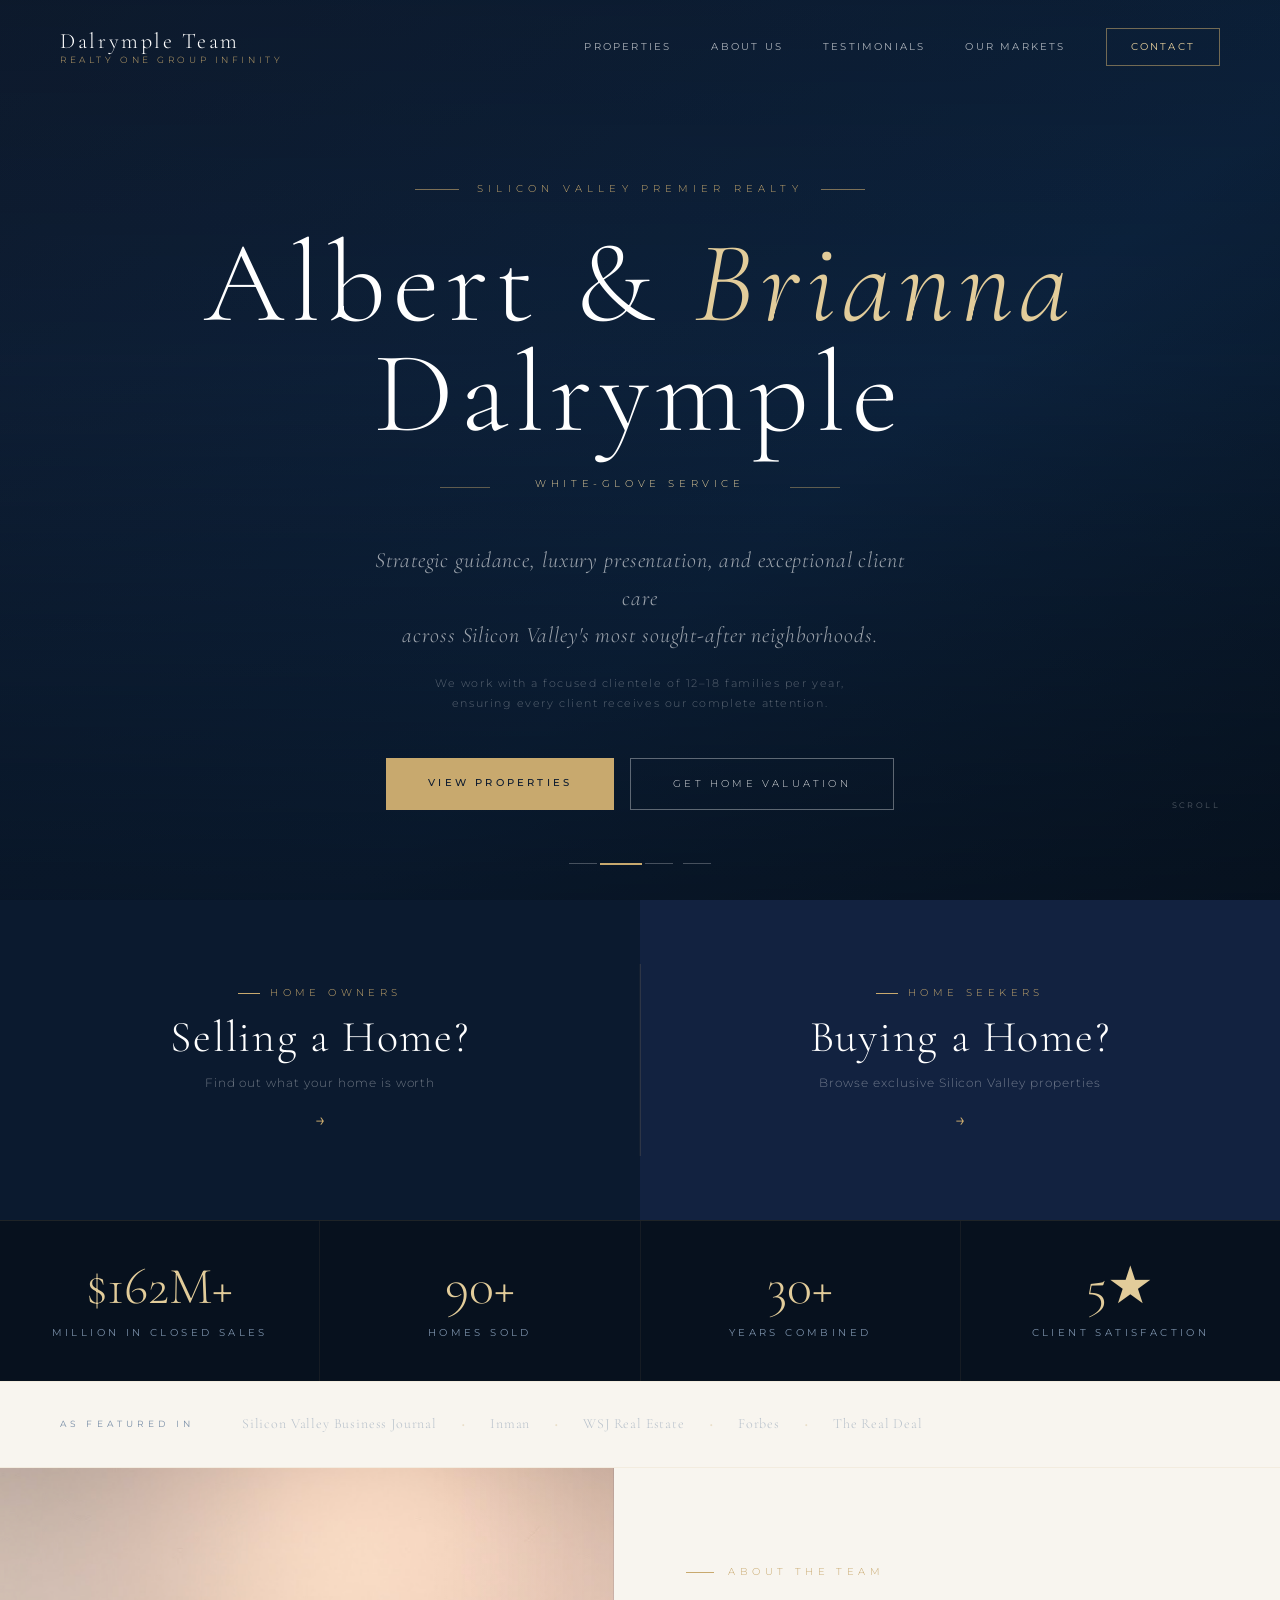
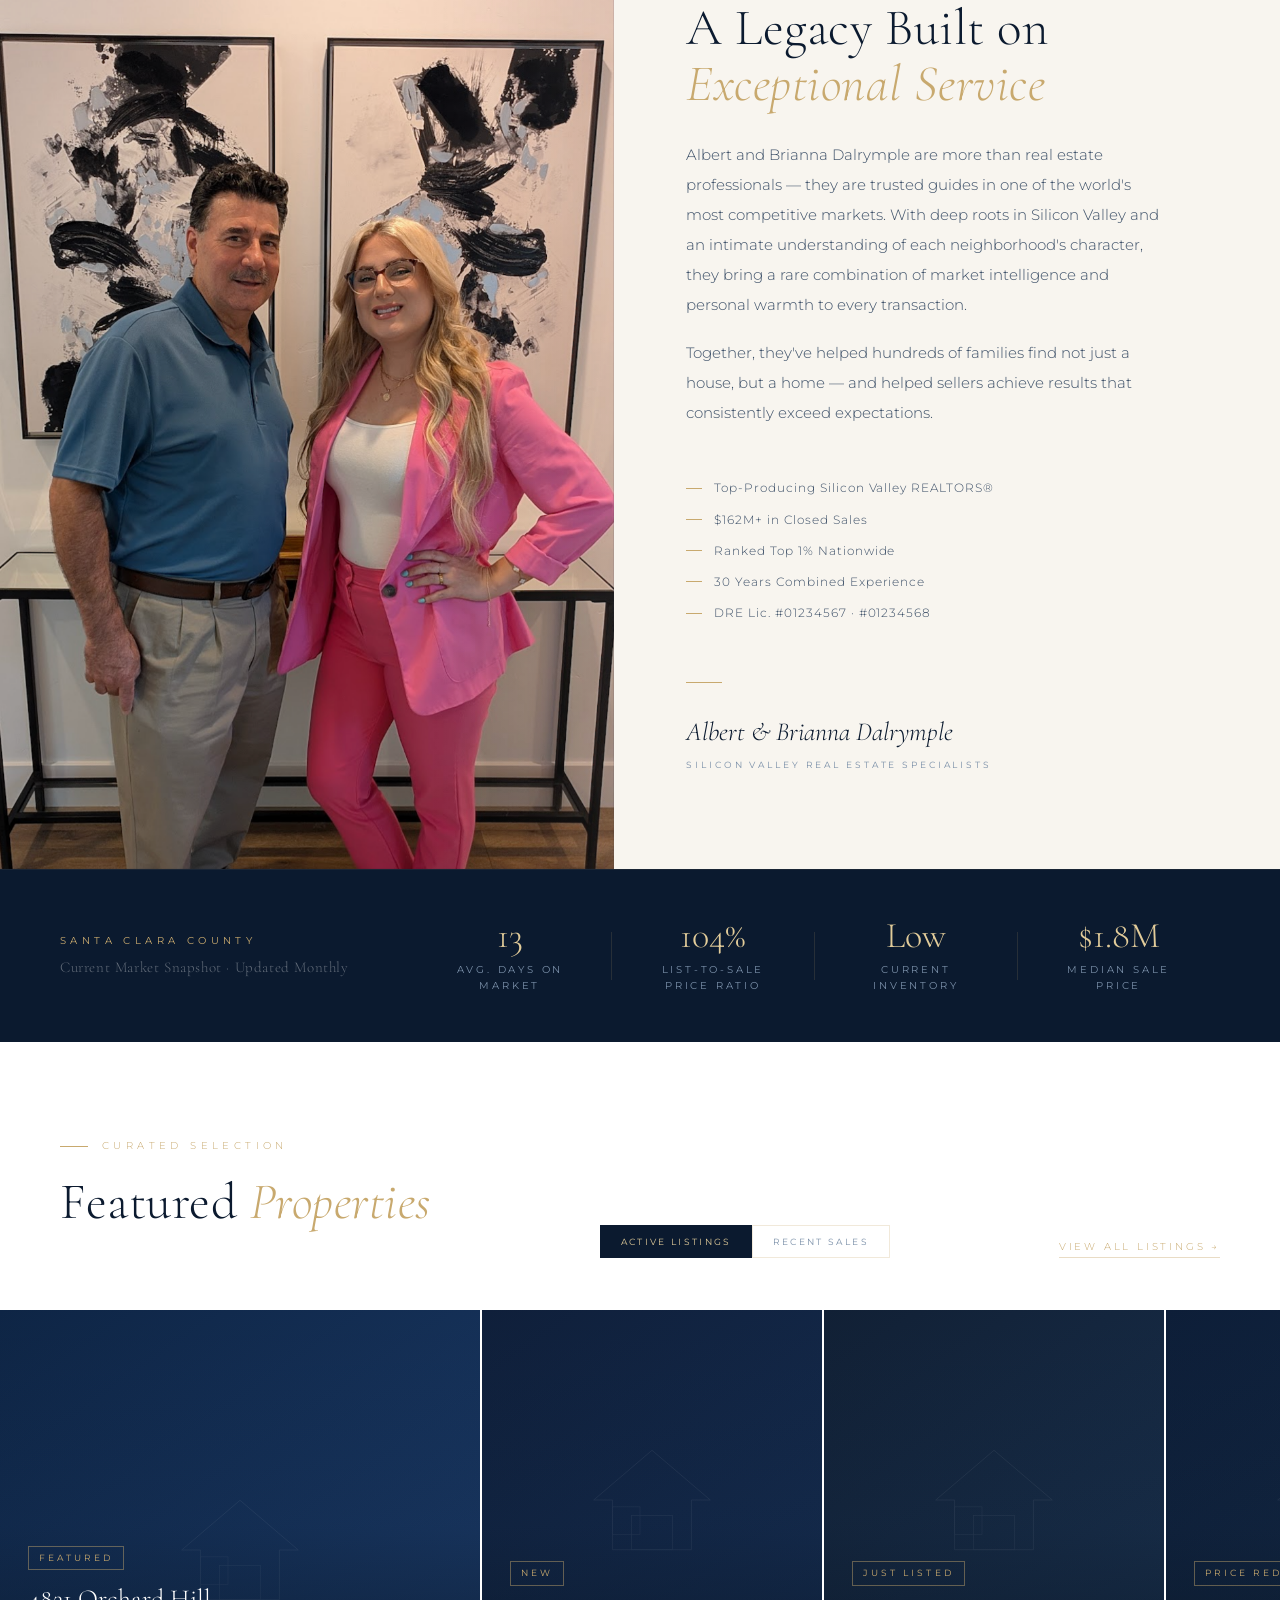
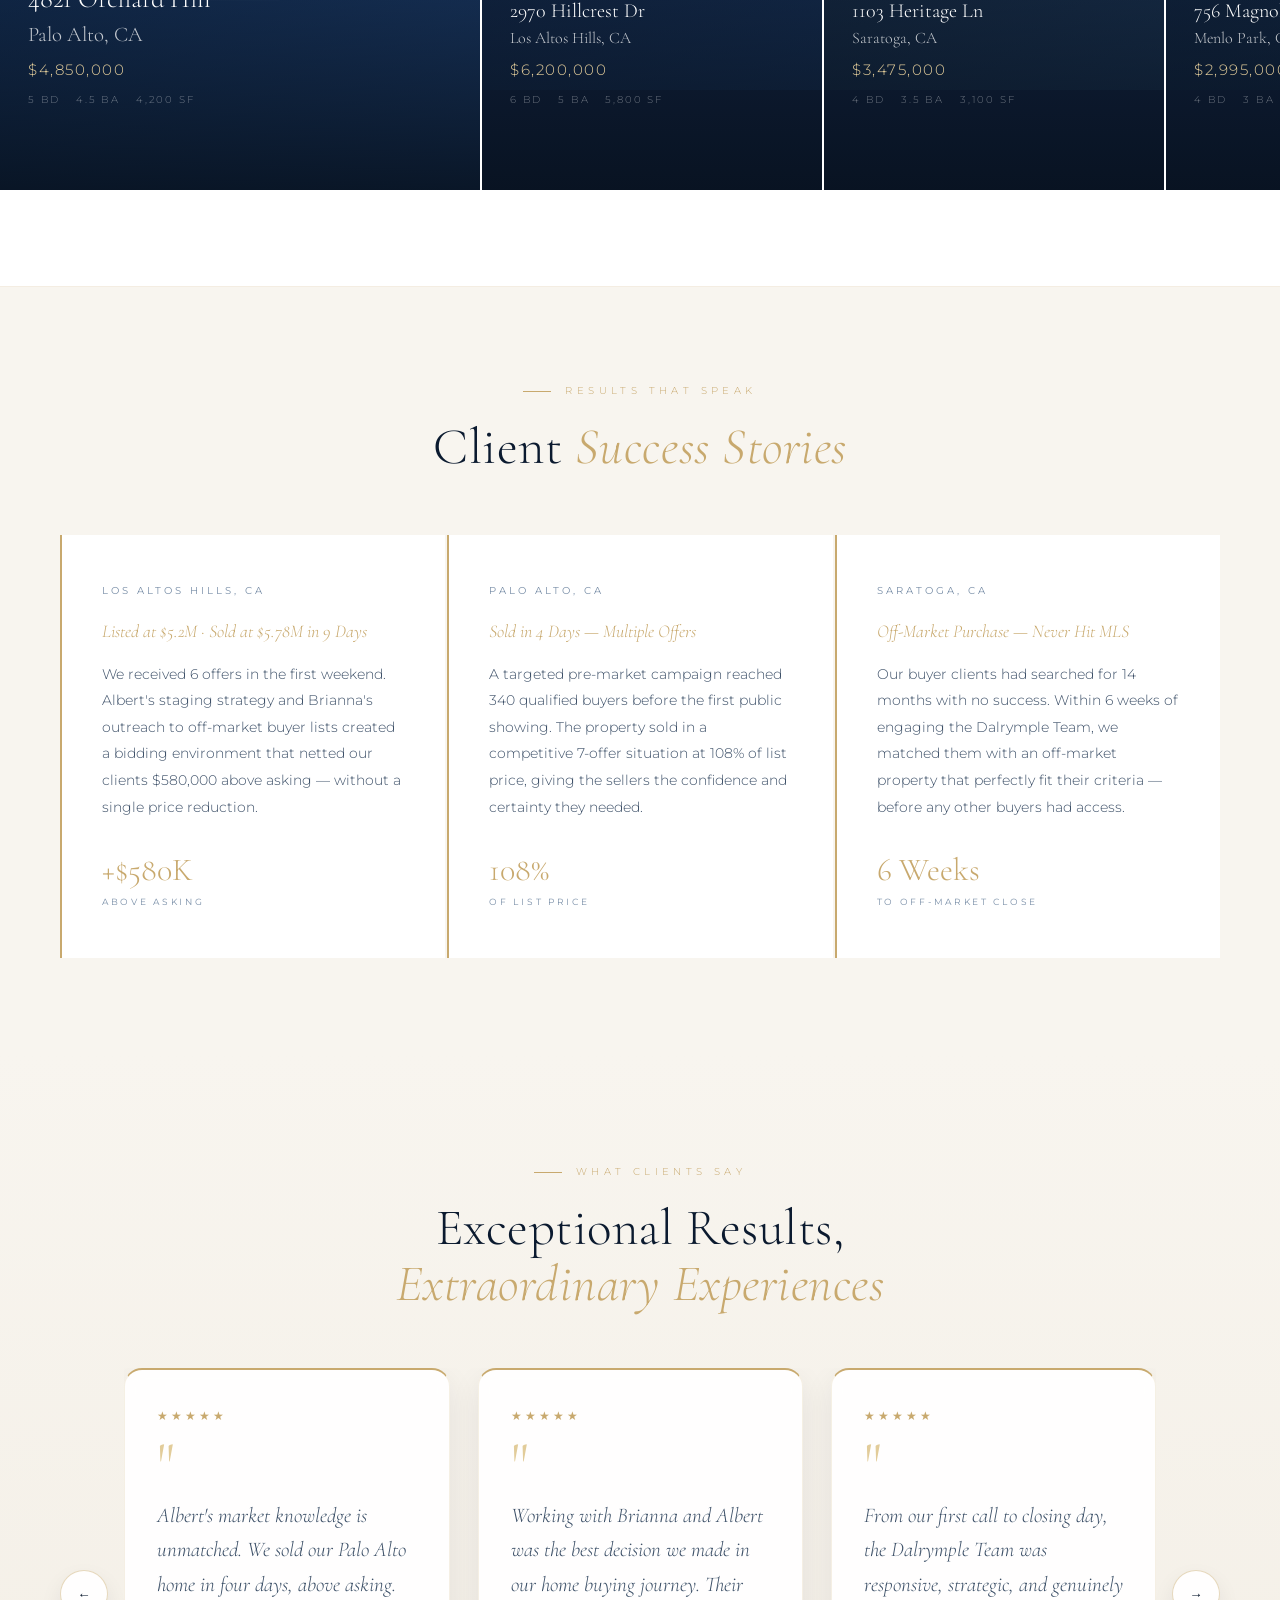
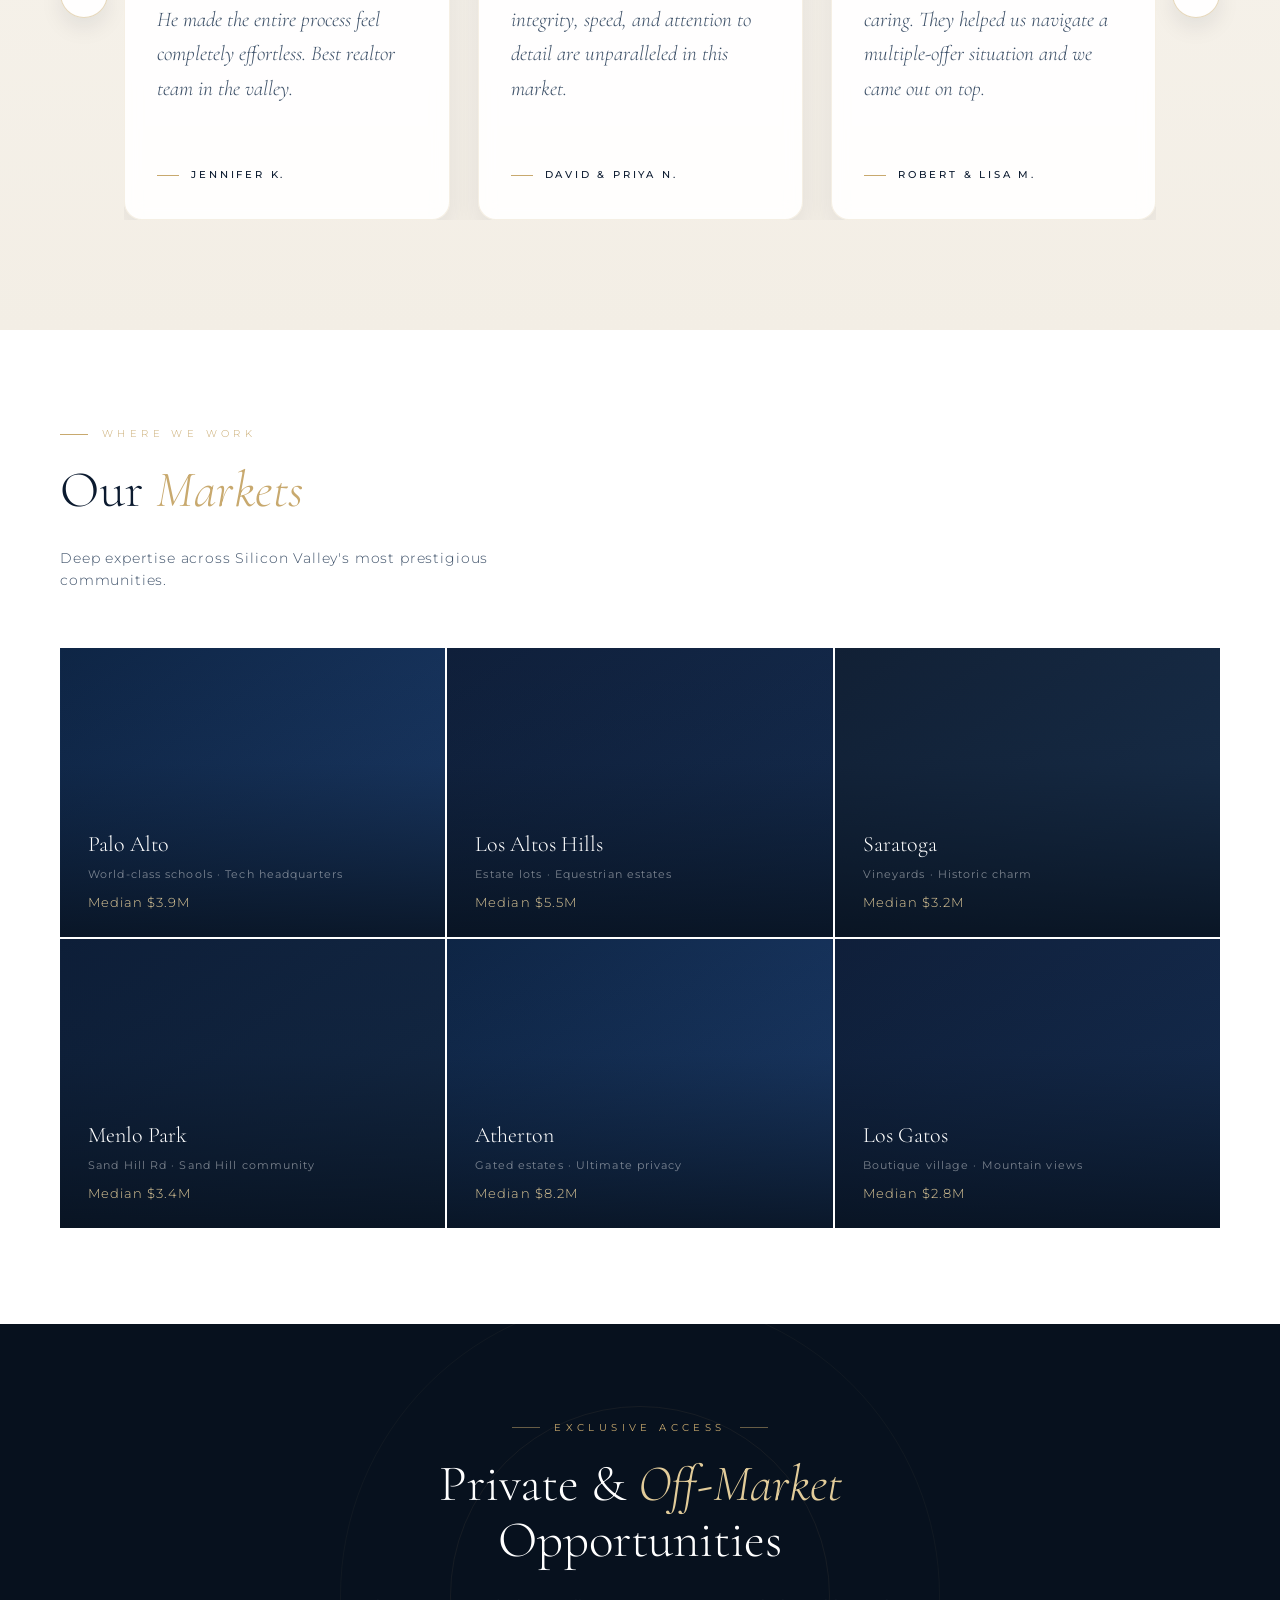
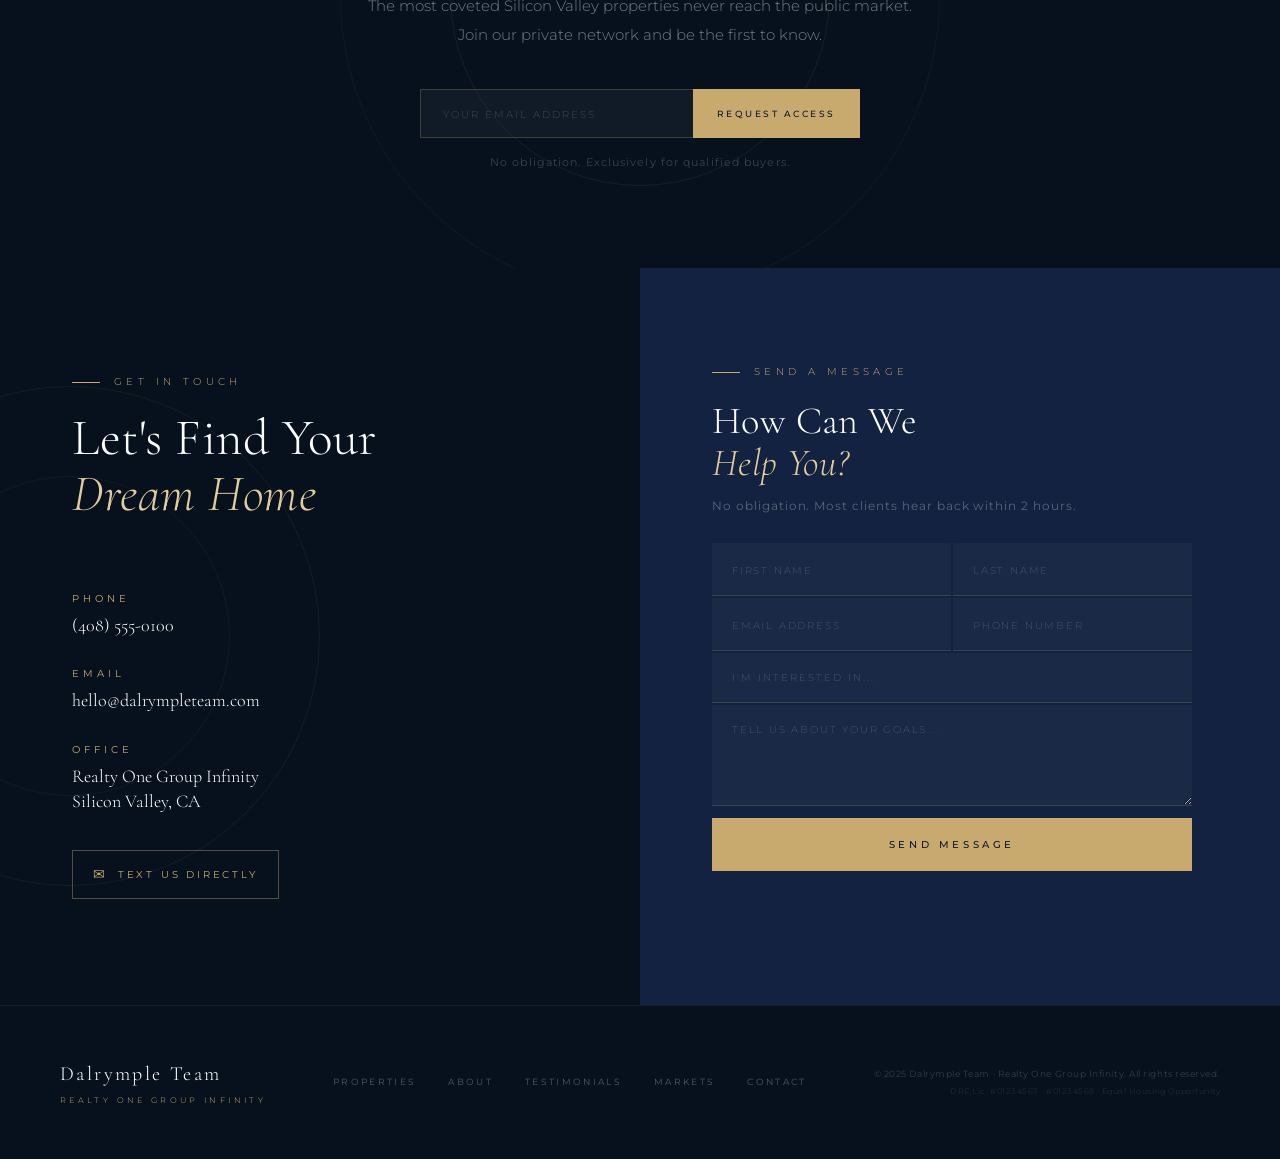
==== commit a599c09b: "Updating statistics" ====
--- a/index.html
+++ b/index.html
@@ -234,11 +234,11 @@
         <span class="stat-label">Million in Closed Sales</span>
       </div>
       <div class="stat-item">
-        <span class="stat-num" data-target="340" data-integer="true">0</span>
+        <span class="stat-num" data-target="90" data-integer="true">0</span>
         <span class="stat-label">Homes Sold</span>
       </div>
       <div class="stat-item">
-        <span class="stat-num" data-target="18" data-integer="true">0</span>
+        <span class="stat-num" data-target="30" data-integer="true">0</span>
         <span class="stat-label">Years Combined</span>
       </div>
       <div class="stat-item">
@@ -301,7 +301,7 @@
           <li>Top-Producing Silicon Valley REALTORS®</li>
           <li>$162M+ in Closed Sales</li>
           <li>Ranked Top 1% Nationwide</li>
-          <li>18 Years Combined Experience</li>
+          <li>30 Years Combined Experience</li>
           <li>DRE Lic. #01234567 · #01234568</li>
         </ul>
         <div class="about-rule" aria-hidden="true"></div>
@@ -321,7 +321,7 @@
         </div>
         <div class="mbar-stats">
           <div class="mbar-item">
-            <span class="mbar-num">11</span>
+            <span class="mbar-num">13</span>
             <span class="mbar-sub">Avg. Days on Market</span>
           </div>
           <div class="mbar-divider" aria-hidden="true"></div>
@@ -336,7 +336,7 @@
           </div>
           <div class="mbar-divider" aria-hidden="true"></div>
           <div class="mbar-item">
-            <span class="mbar-num">$3.8M</span>
+            <span class="mbar-num">$1.8M</span>
             <span class="mbar-sub">Median Sale Price</span>
           </div>
         </div>
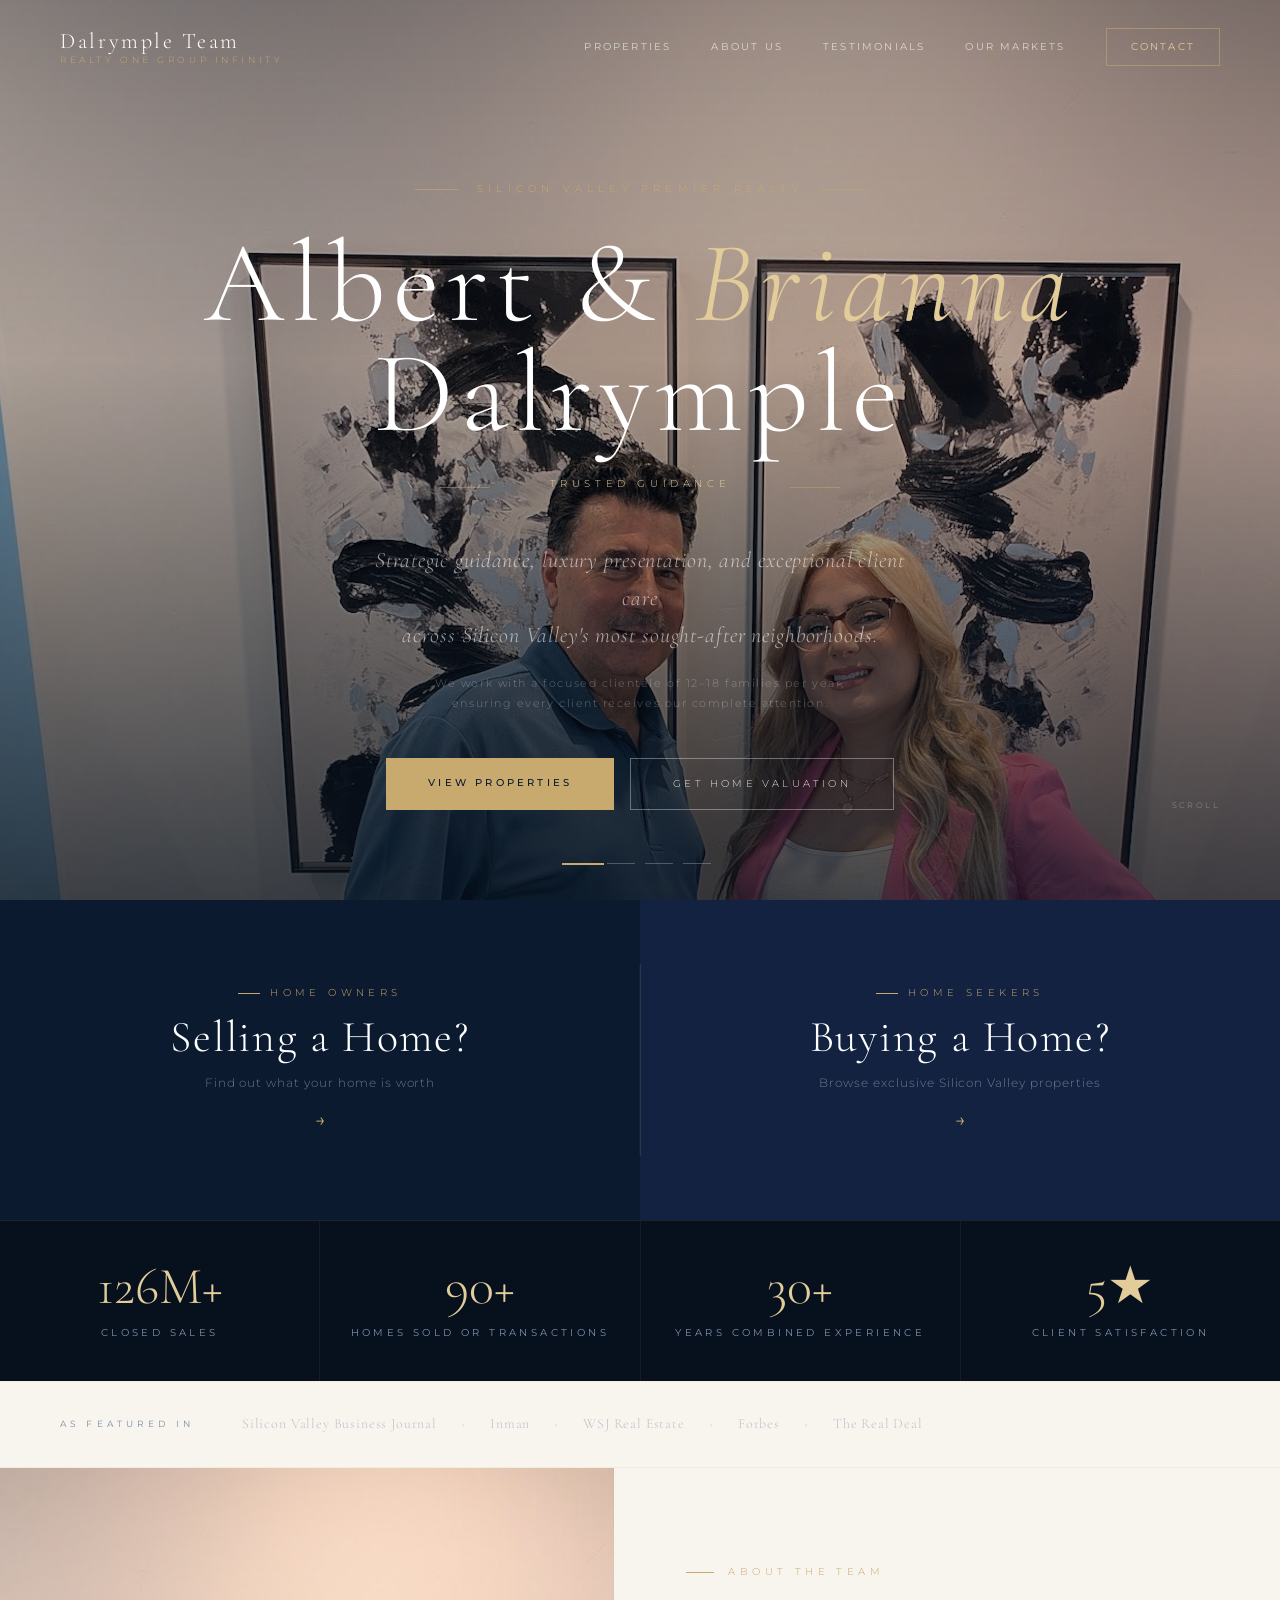
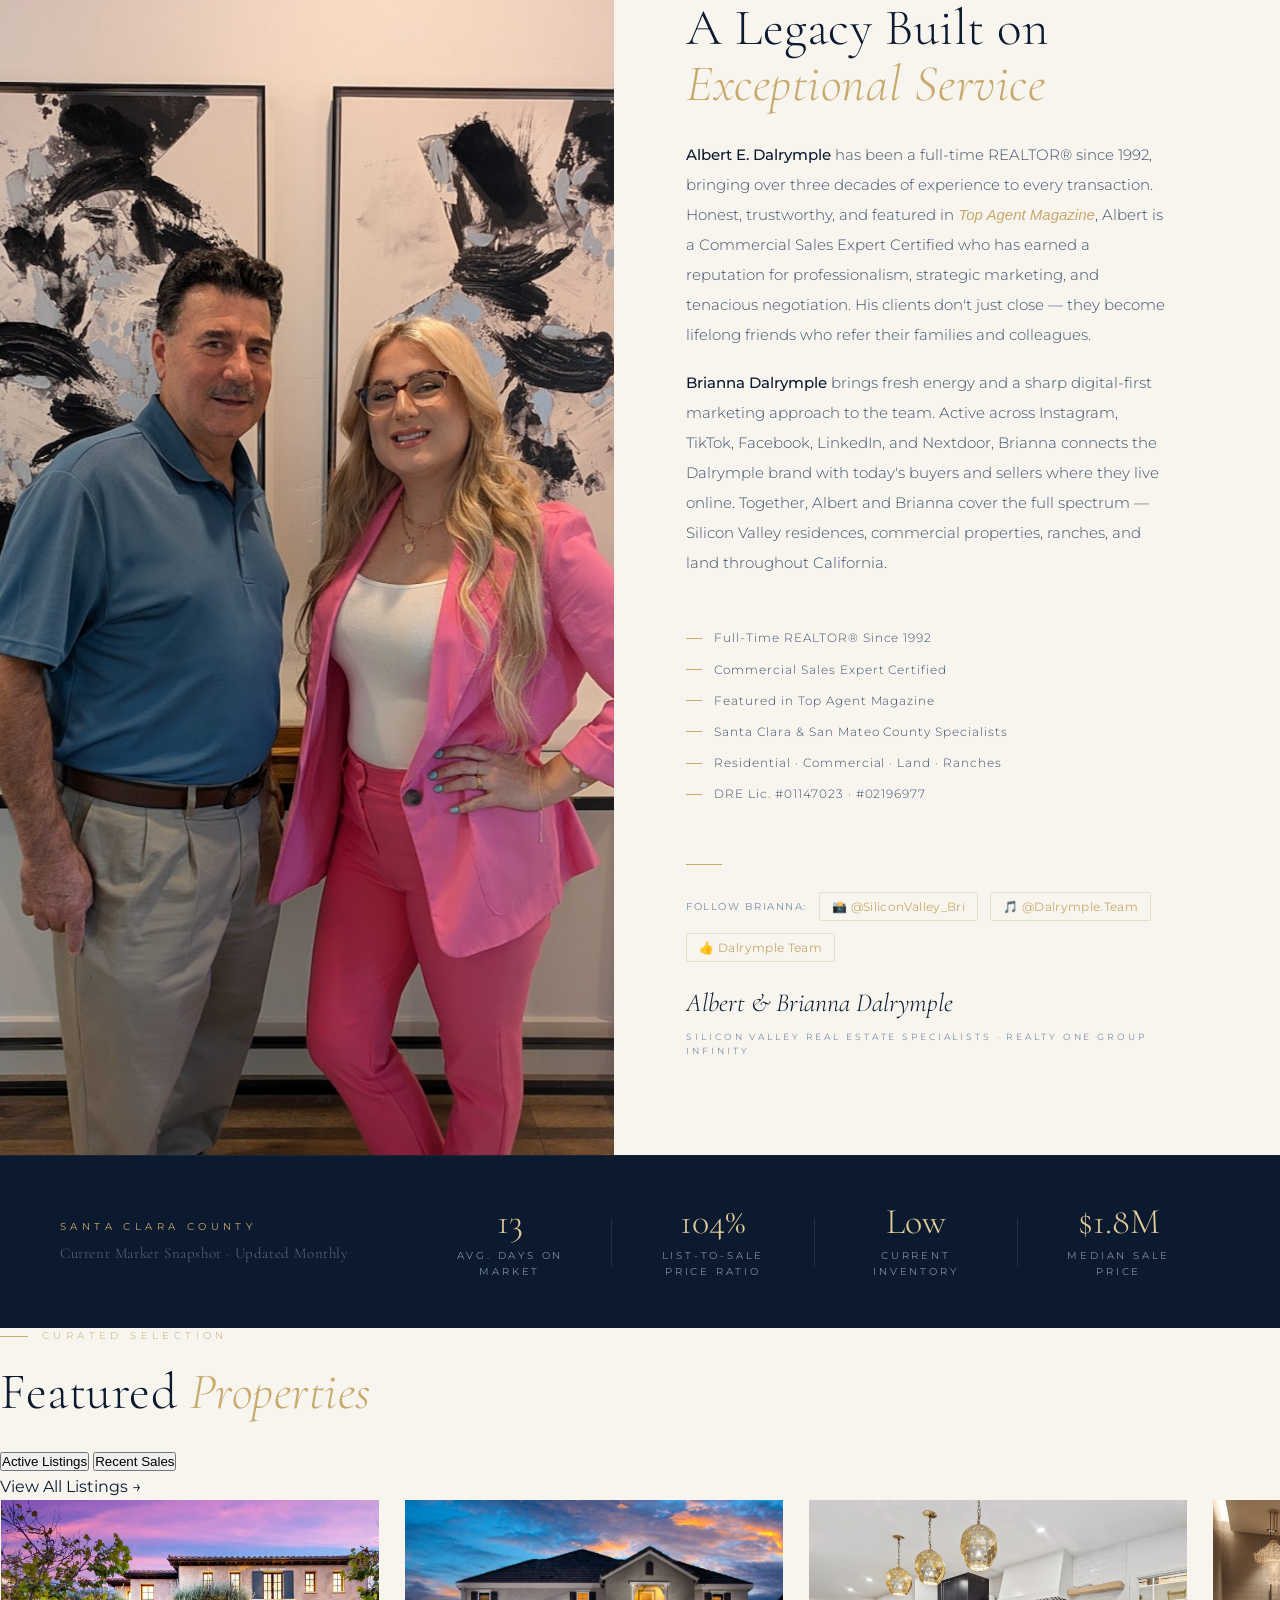
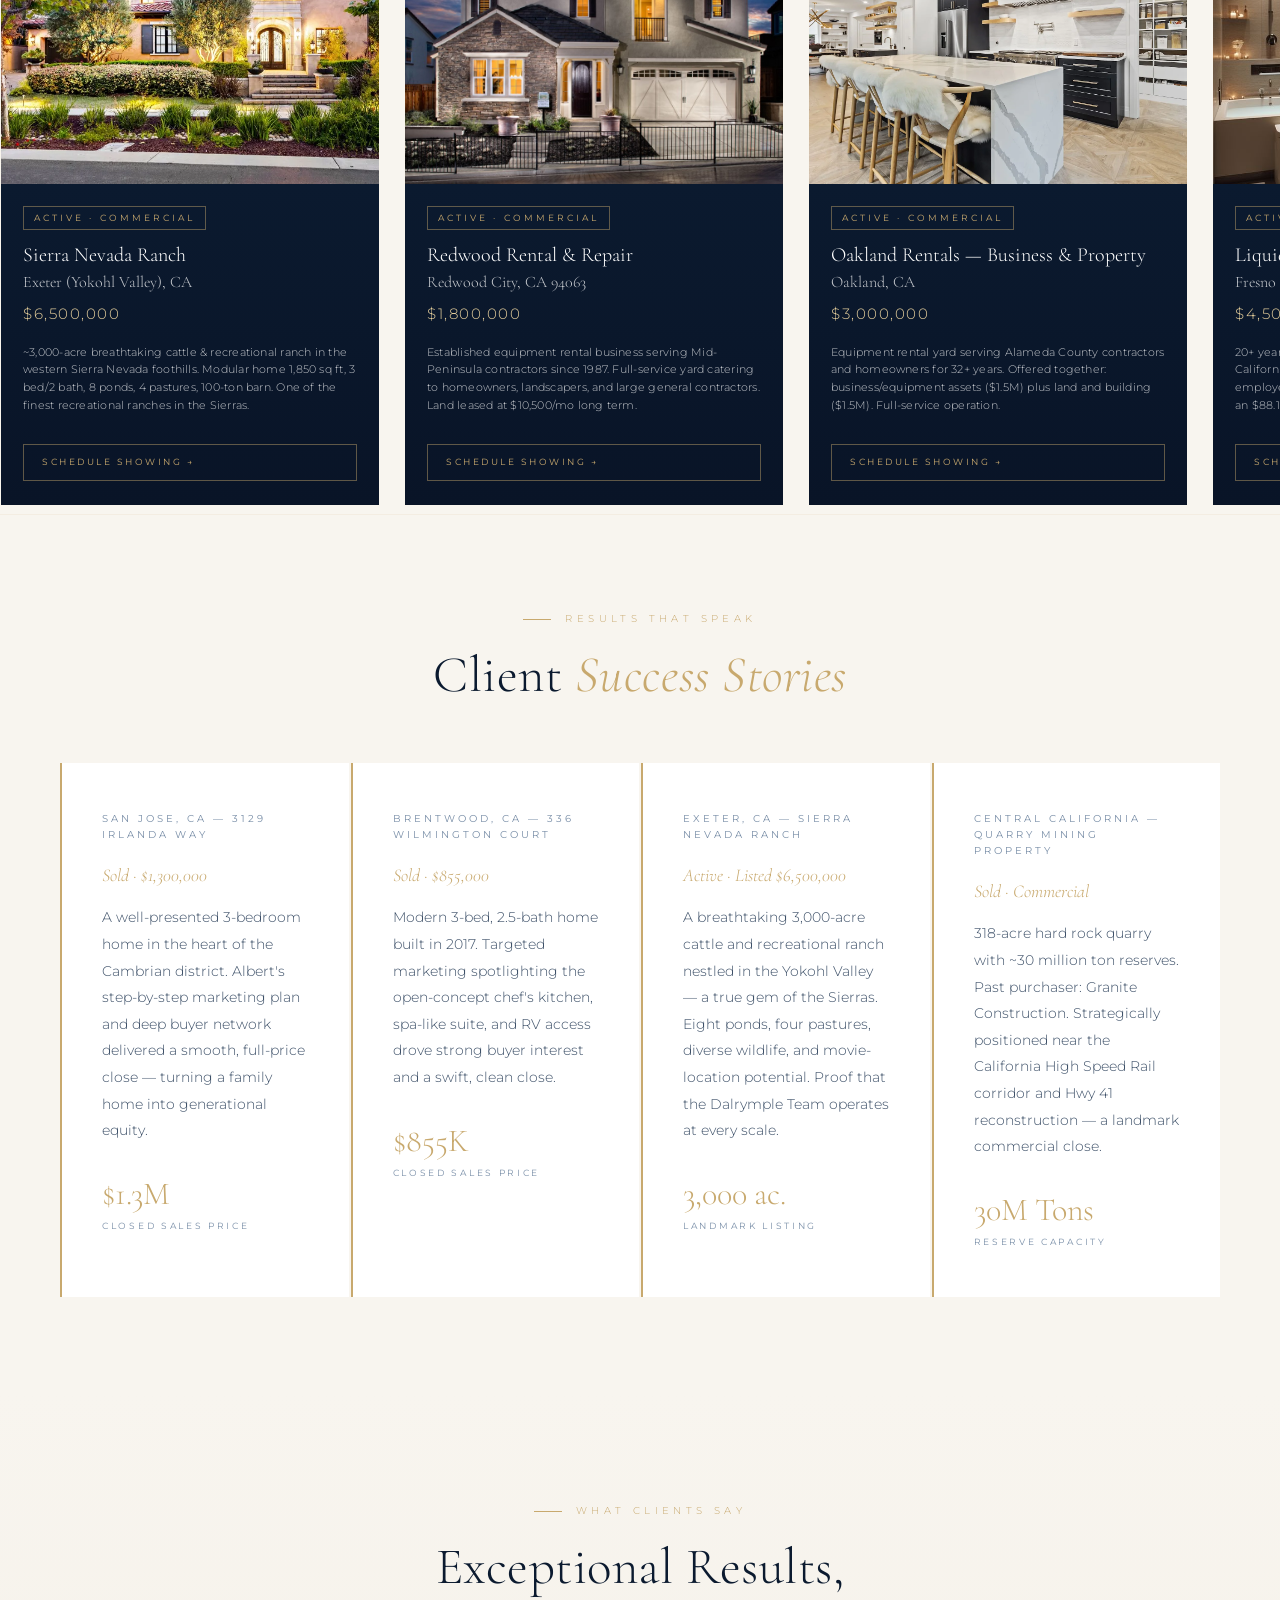
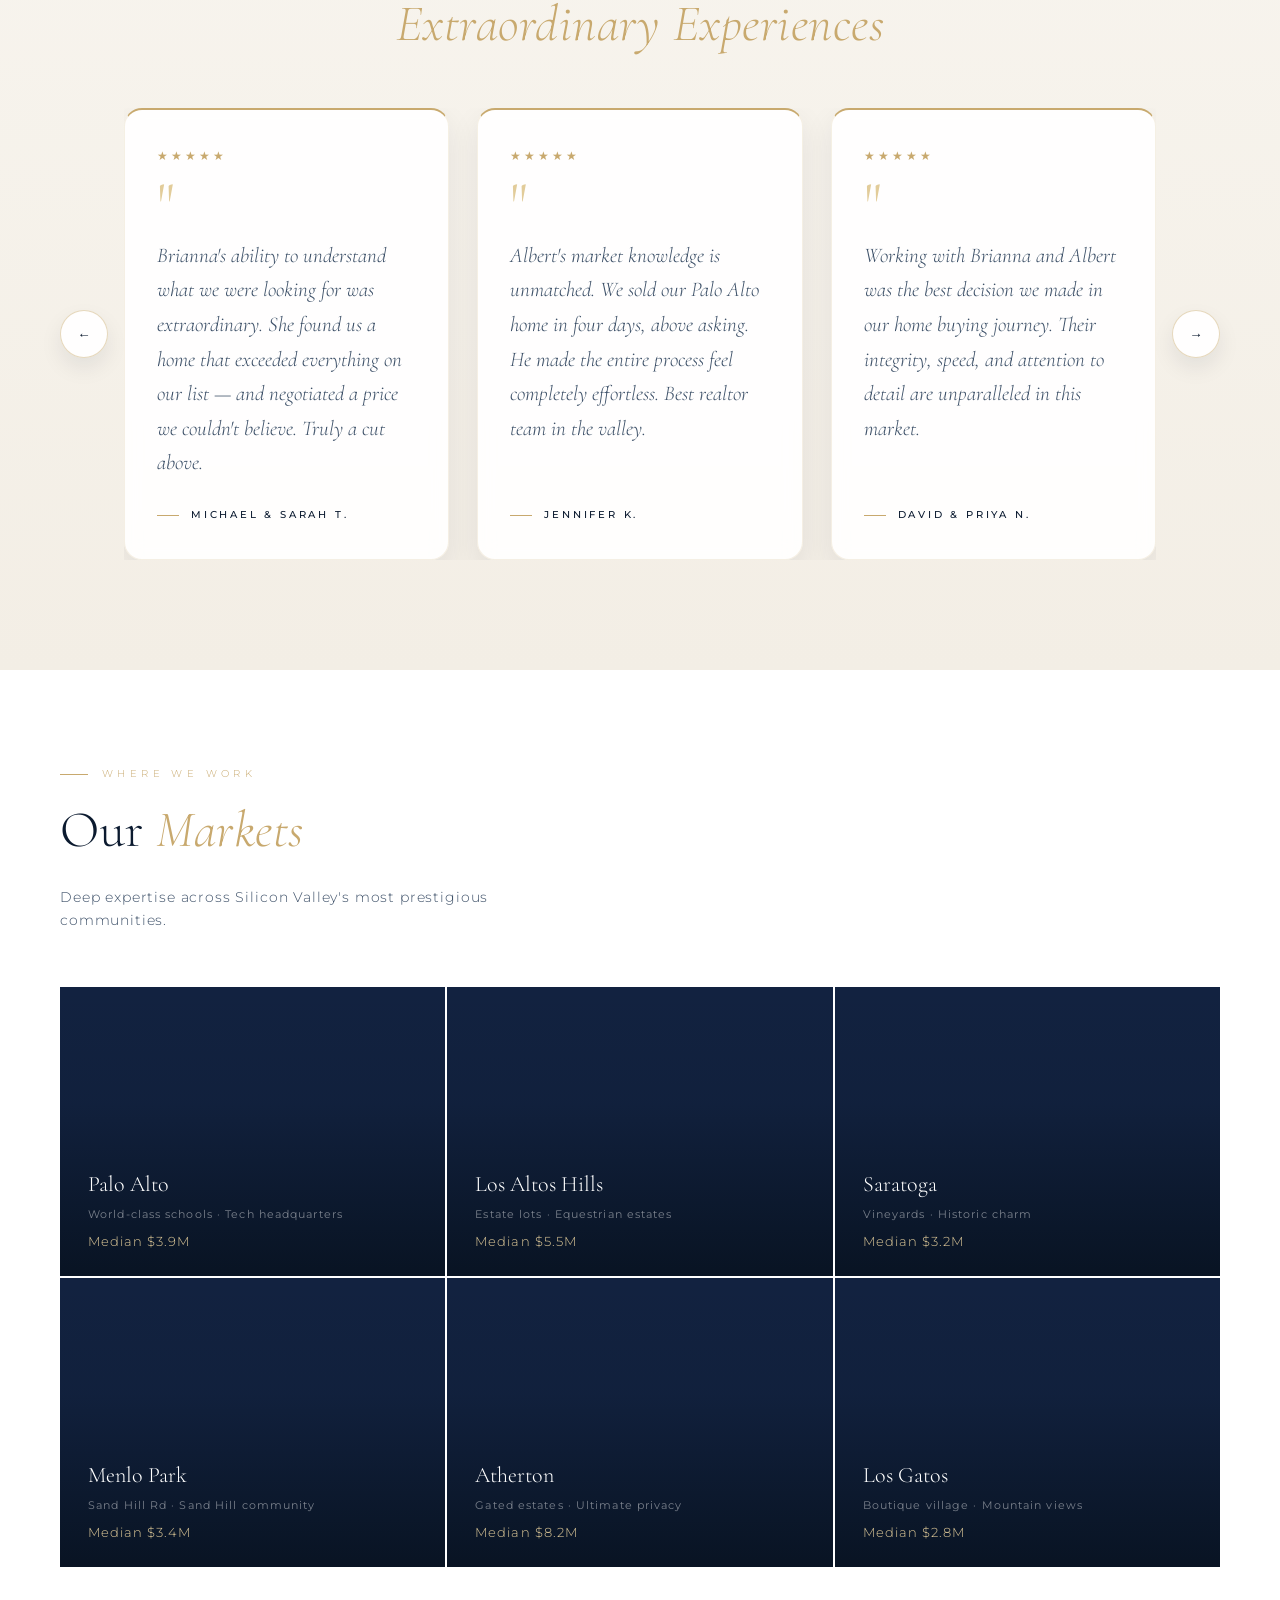
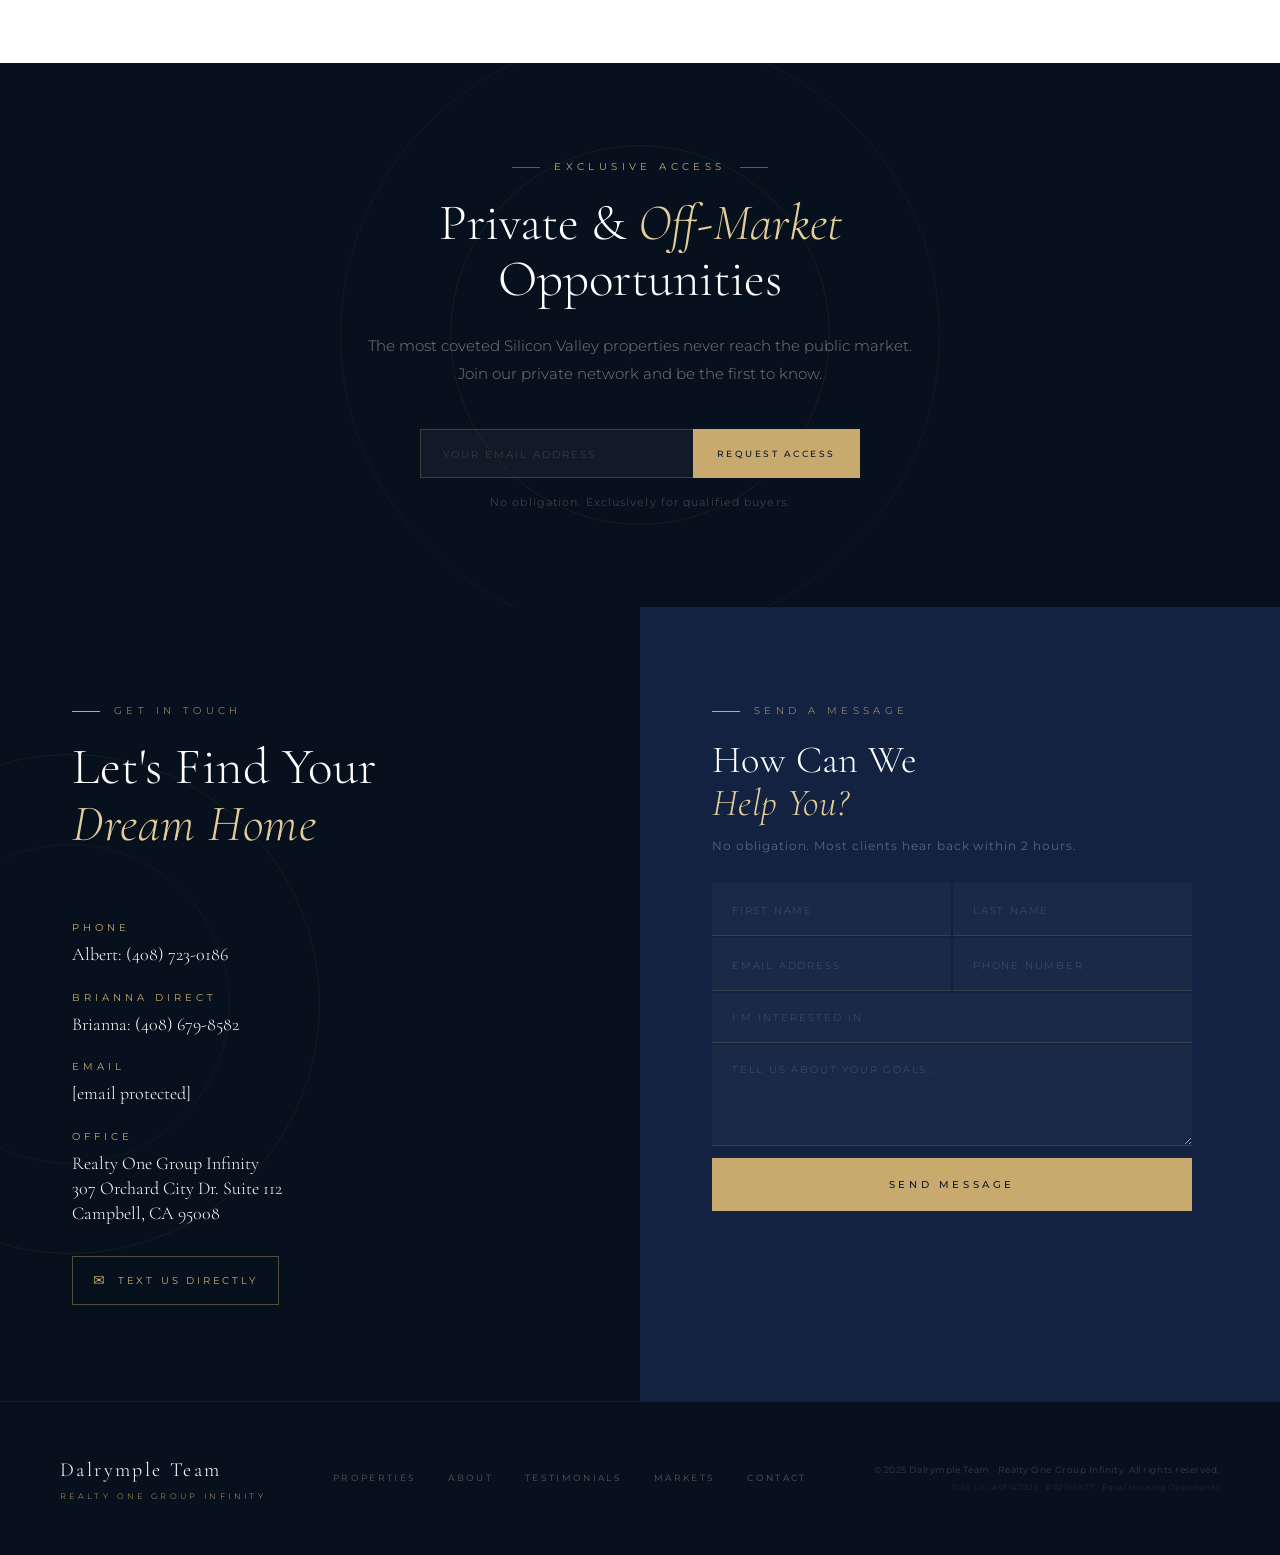
==== commit 47ee62ab: "Website revamp" ====
--- a/index.html
+++ b/index.html
@@ -11,7 +11,7 @@
     </title>
     <meta
       name="description"
-      content="Albert & Brianna Dalrymple — top 1% Silicon Valley REALTORS® with $162M+ in closed sales. Luxury homes in Palo Alto, Los Altos Hills, Saratoga, Menlo Park & Atherton."
+      content="Albert & Brianna Dalrymple — Silicon Valley REALTORS® specializing in residential & commercial real estate across Santa Clara & San Mateo Counties. Full-time since 1992."
     />
 
     <!-- ═══ SEO: Open Graph for social sharing previews ═══ -->
@@ -21,7 +21,7 @@
     />
     <meta
       property="og:description"
-      content="Top 1% Silicon Valley REALTORS® — $162M+ in closed sales. Palo Alto · Los Altos Hills · Saratoga · Menlo Park · Atherton."
+      content="Silicon Valley REALTORS® serving Santa Clara &amp; San Mateo Counties. Residential, commercial, and land specialists. Full-time since 1992."
     />
     <meta property="og:image" content="Images/FatherDaughter.png" />
     <meta property="og:type" content="website" />
@@ -33,7 +33,7 @@
     />
     <meta
       name="twitter:description"
-      content="Top 1% Silicon Valley REALTORS® — $162M+ in closed sales."
+      content="Silicon Valley REALTORS® serving Santa Clara &amp; San Mateo Counties since 1992."
     />
     <meta name="twitter:image" content="Images/FatherDaughter.png" />
 
@@ -66,14 +66,16 @@
         "@context": "https://schema.org",
         "@type": "RealEstateAgent",
         "name": "Dalrymple Team",
-        "description": "Top 1% Silicon Valley REALTORS® with $162M+ in closed sales. Specialists in Palo Alto, Los Altos Hills, Saratoga, Menlo Park, and Atherton luxury real estate.",
-        "url": "https://www.dalrympleteam.com",
-        "telephone": "+14085550100",
-        "email": "hello@dalrympleteam.com",
+        "description": "Silicon Valley REALTORS® specializing in residential, commercial, and land real estate across Santa Clara and San Mateo Counties. Full-time since 1992.",
+        "url": "https://www.siliconvalleyproperty4sale.com",
+        "telephone": "+14087230186",
+        "email": "aedsells@yahoo.com",
         "address": {
           "@type": "PostalAddress",
-          "addressLocality": "Silicon Valley",
+          "streetAddress": "307 Orchard City Dr. Suite 112",
+          "addressLocality": "Campbell",
           "addressRegion": "CA",
+          "postalCode": "95008",
           "addressCountry": "US"
         },
         "areaServed": [
@@ -230,16 +232,16 @@
     <!-- ═══ STATS BAR ═══ -->
     <div class="stats-bar" aria-label="Team statistics">
       <div class="stat-item">
-        <span class="stat-num" data-target="162">0</span>
-        <span class="stat-label">Million in Closed Sales</span>
+        <span class="stat-num">126M+</span>
+        <span class="stat-label">Closed Sales</span>
       </div>
       <div class="stat-item">
-        <span class="stat-num" data-target="90" data-integer="true">0</span>
-        <span class="stat-label">Homes Sold</span>
+        <span class="stat-num">90+</span>
+        <span class="stat-label">Homes Sold or Transactions</span>
       </div>
       <div class="stat-item">
-        <span class="stat-num" data-target="30" data-integer="true">0</span>
-        <span class="stat-label">Years Combined</span>
+        <span class="stat-num">30+</span>
+        <span class="stat-label">Years Combined Experience</span>
       </div>
       <div class="stat-item">
         <span class="stat-num">5★</span>
@@ -285,28 +287,63 @@
           A Legacy Built on<br /><em>Exceptional Service</em>
         </h2>
         <p class="about-body">
-          Albert and Brianna Dalrymple are more than real estate professionals —
-          they are trusted guides in one of the world's most competitive
-          markets. With deep roots in Silicon Valley and an intimate
-          understanding of each neighborhood's character, they bring a rare
-          combination of market intelligence and personal warmth to every
-          transaction.
+          <strong>Albert E. Dalrymple</strong> has been a full-time REALTOR®
+          since 1992, bringing over three decades of experience to every
+          transaction. Honest, trustworthy, and featured in
+          <em>Top Agent Magazine</em>, Albert is a Commercial Sales Expert
+          Certified who has earned a reputation for professionalism, strategic
+          marketing, and tenacious negotiation. His clients don't just close —
+          they become lifelong friends who refer their families and colleagues.
         </p>
         <p class="about-body">
-          Together, they've helped hundreds of families find not just a house,
-          but a home — and helped sellers achieve results that consistently
-          exceed expectations.
+          <strong>Brianna Dalrymple</strong> brings fresh energy and a sharp
+          digital-first marketing approach to the team. Active across Instagram,
+          TikTok, Facebook, LinkedIn, and Nextdoor, Brianna connects the
+          Dalrymple brand with today's buyers and sellers where they live
+          online. Together, Albert and Brianna cover the full spectrum — Silicon
+          Valley residences, commercial properties, ranches, and land throughout
+          California.
         </p>
         <ul class="about-credentials" aria-label="Professional credentials">
-          <li>Top-Producing Silicon Valley REALTORS®</li>
-          <li>$162M+ in Closed Sales</li>
-          <li>Ranked Top 1% Nationwide</li>
-          <li>30 Years Combined Experience</li>
-          <li>DRE Lic. #01234567 · #01234568</li>
+          <li>Full-Time REALTOR® Since 1992</li>
+          <li>Commercial Sales Expert Certified</li>
+          <li>Featured in Top Agent Magazine</li>
+          <li>Santa Clara &amp; San Mateo County Specialists</li>
+          <li>Residential · Commercial · Land · Ranches</li>
+          <li>DRE Lic. #01147023 · #02196977</li>
         </ul>
         <div class="about-rule" aria-hidden="true"></div>
+        <div class="about-socials" aria-label="Brianna's social media">
+          <span class="social-label">Follow Brianna:</span>
+          <a
+            href="https://www.instagram.com/siliconvalley_bri"
+            target="_blank"
+            rel="noopener"
+            class="social-link"
+            aria-label="Instagram"
+            >📸 @SiliconValley_Bri</a
+          >
+          <a
+            href="https://www.tiktok.com/@dalrymple.team"
+            target="_blank"
+            rel="noopener"
+            class="social-link"
+            aria-label="TikTok"
+            >🎵 @Dalrymple.Team</a
+          >
+          <a
+            href="https://www.facebook.com/DalrympleTeam"
+            target="_blank"
+            rel="noopener"
+            class="social-link"
+            aria-label="Facebook"
+            >👍 Dalrymple Team</a
+          >
+        </div>
         <div class="about-sig">Albert &amp; Brianna Dalrymple</div>
-        <div class="about-role">Silicon Valley Real Estate Specialists</div>
+        <div class="about-role">
+          Silicon Valley Real Estate Specialists · Realty One Group Infinity
+        </div>
       </div>
     </section>
 
@@ -376,6 +413,7 @@
             Recent Sales
           </button>
         </div>
+
         <a href="#contact" class="view-all">View All Listings →</a>
       </div>
       <div
@@ -503,28 +541,39 @@
           <div>
             <div class="contact-item-label">Phone</div>
             <!-- Clickable for mobile conversion -->
-            <a href="tel:+14085550100" class="contact-item-value contact-link"
-              >(408) 555-0100</a
+            <a href="tel:+14087230186" class="contact-item-value contact-link"
+              >Albert: (408) 723-0186</a
+            >
+          </div>
+          <div>
+            <div class="contact-item-label">Brianna Direct</div>
+            <a href="tel:+14086798582" class="contact-item-value contact-link"
+              >Brianna: (408) 679-8582</a
             >
           </div>
           <div>
             <div class="contact-item-label">Email</div>
             <a
-              href="mailto:hello@dalrympleteam.com"
+              href="/cdn-cgi/l/email-protection#d9b8bcbdaabcb5b5aa99a0b8b1b6b6f7bab6b4"
               class="contact-item-value contact-link"
-              >hello@dalrympleteam.com</a
+              ><span
+                class="__cf_email__"
+                data-cfemail="fb9a9e9f889e979788bb829a939494d5989496"
+                >[email&#160;protected]</span
+              ></a
             >
           </div>
           <div>
             <div class="contact-item-label">Office</div>
             <div class="contact-item-value">
-              Realty One Group Infinity<br />Silicon Valley, CA
+              Realty One Group Infinity<br />307 Orchard City Dr. Suite 112<br />Campbell,
+              CA 95008
             </div>
           </div>
           <div>
             <!-- Quick text CTA for mobile users -->
             <a
-              href="sms:+14085550100"
+              href="sms:+14087230186"
               class="quick-text-btn"
               aria-label="Send a text message to the Dalrymple Team"
             >
@@ -642,7 +691,7 @@
           reserved.
         </div>
         <div class="foot-dre">
-          DRE Lic. #01234567 · #01234568 · Equal Housing Opportunity
+          DRE Lic. #01147023 · #02196977 · Equal Housing Opportunity
         </div>
       </div>
     </footer>
@@ -654,13 +703,7 @@
       aria-hidden="true"
       role="complementary"
     >
-      <a
-        href="#contact"
-        tabindex="-1"
-        aria-label="Get your free home valuation"
-      >
-        Get Your Free Home Valuation →
-      </a>
+      <a href="#contact">Get Home Valuation</a>
     </div>
 
     <script src="main.js"></script>
--- a/style.css
+++ b/style.css
@@ -861,109 +861,54 @@
 /* ══════════════════════════════════════════════════
    FEATURED LISTINGS
 ══════════════════════════════════════════════════ */
-.listings-section {
-  padding: 96px 0;
-  background: var(--white);
-  overflow: hidden;
-}
-.listings-head {
-  display: flex;
-  align-items: flex-end;
-  justify-content: space-between;
-  padding: 0 60px;
-  margin-bottom: 52px;
-  flex-wrap: wrap;
-  gap: 16px;
-}
-
-/* NEW: Listing tabs */
-.listings-tabs {
-  display: flex;
-  gap: 0;
-}
-.tab-btn {
-  background: none;
-  border: 0.5px solid rgba(200, 169, 110, 0.25);
-  font-family: var(--sans);
-  font-size: 9px;
-  font-weight: 400;
-  letter-spacing: 0.26em;
-  text-transform: uppercase;
-  color: var(--slate);
-  padding: 10px 20px;
-  cursor: pointer;
-  transition:
-    background 0.25s,
-    color 0.25s,
-    border-color 0.25s;
-}
-.tab-btn:first-child {
-  border-right: none;
-}
-.tab-btn.active {
-  background: var(--navy);
-  color: var(--champ-light);
-  border-color: var(--navy);
-}
-.tab-btn:hover:not(.active) {
-  border-color: rgba(200, 169, 110, 0.5);
-  color: var(--champagne);
-}
-
-.view-all {
-  font-size: 10px;
-  font-weight: 300;
-  letter-spacing: 0.28em;
-  text-transform: uppercase;
-  color: var(--champagne);
-  border-bottom: 0.5px solid rgba(200, 169, 110, 0.4);
-  padding-bottom: 2px;
-  transition:
-    color 0.25s,
-    border-color 0.25s;
-}
-.view-all:hover {
-  color: var(--navy);
-  border-color: var(--navy);
-}
-
 .listings-carousel {
   display: flex;
-  gap: 2px;
-  padding: 0 60px;
+  gap: 24px;
+  padding: 0 60px 8px;
   overflow-x: auto;
   scroll-snap-type: x mandatory;
   scrollbar-width: none;
-}
+  align-items: stretch;
+}
+
 .listings-carousel::-webkit-scrollbar {
   display: none;
 }
 
 .listing-card {
-  flex: 0 0 340px;
+  flex: 0 0 380px;
   scroll-snap-align: start;
   position: relative;
   overflow: hidden;
-  background: var(--navy-mid);
+  background: var(--white);
   cursor: pointer;
   opacity: 0;
   transform: translateY(20px);
   transition:
     opacity 0.6s var(--ease),
-    transform 0.6s var(--ease);
+    transform 0.6s var(--ease),
+    box-shadow 0.3s var(--ease);
   will-change: transform;
-}
+  border: 1px solid rgba(200, 169, 110, 0.12);
+}
+
 .listing-card.visible {
   opacity: 1;
   transform: translateY(0);
 }
-.listing-card:first-child {
-  flex: 0 0 480px;
+
+.listing-card:hover {
+  box-shadow: 0 18px 40px rgba(11, 26, 47, 0.12);
+}
+
+.lc-media {
+  position: relative;
+  overflow: hidden;
 }
 
 .lc-bg {
   width: 100%;
-  height: 380px;
+  aspect-ratio: 4 / 3;
   background-size: cover;
   background-position: center;
   transition: transform 0.7s var(--ease);
@@ -971,46 +916,27 @@
   align-items: center;
   justify-content: center;
 }
-.listing-card:first-child .lc-bg {
-  height: 480px;
-}
+
 .listing-card:hover .lc-bg {
   transform: scale(1.04);
 }
 
-.bg-a {
-  background: linear-gradient(145deg, #0e2545 0%, #1d3e6e 100%);
-}
-.bg-b {
-  background: linear-gradient(145deg, #0f1f3a 0%, #162f54 100%);
-}
-.bg-c {
-  background: linear-gradient(145deg, #112035 0%, #1a3250 100%);
-}
-.bg-d {
-  background: linear-gradient(145deg, #0d1e38 0%, #152b48 100%);
-}
-
 .lc-overlay {
-  position: absolute;
-  inset: 0;
-  background: linear-gradient(
-    to top,
-    rgba(7, 17, 30, 0.88) 0%,
-    rgba(7, 17, 30, 0.1) 55%,
-    transparent 100%
-  );
-}
+  display: none;
+}
+
 .lc-content {
-  position: absolute;
-  bottom: 0;
-  left: 0;
-  right: 0;
-  padding: 28px 28px 30px;
-}
-/* FIX: bumped from 7.5px to 9px */
+  position: relative;
+  padding: 22px 22px 24px;
+  background: linear-gradient(to bottom, #0b1a2f 0%, #091427 100%);
+  min-height: 250px;
+  display: flex;
+  flex-direction: column;
+}
+
 .lc-tag {
   display: inline-block;
+  align-self: flex-start;
   font-size: 9px;
   font-weight: 400;
   letter-spacing: 0.34em;
@@ -1020,6 +946,7 @@
   padding: 4px 10px;
   margin-bottom: 12px;
 }
+
 .lc-addr {
   font-family: var(--serif);
   font-size: 20px;
@@ -1028,9 +955,7 @@
   line-height: 1.3;
   margin-bottom: 8px;
 }
-.listing-card:first-child .lc-addr {
-  font-size: 26px;
-}
+
 .lc-price {
   font-size: 15px;
   font-weight: 300;
@@ -1038,7 +963,7 @@
   color: var(--champ-light);
   margin-bottom: 10px;
 }
-/* FIX: bumped from 9px to 10px */
+
 .lc-meta {
   display: flex;
   gap: 16px;
@@ -1049,7 +974,14 @@
   color: rgba(255, 255, 255, 0.4);
 }
 
-/* NEW: Listing card hover CTA */
+.lc-desc {
+  font-size: 13px;
+  line-height: 1.75;
+  color: rgba(255, 255, 255, 0.72);
+  margin-top: 10px;
+  flex-grow: 1;
+}
+
 .lc-cta {
   font-size: 9px;
   letter-spacing: 0.28em;
@@ -1058,16 +990,34 @@
   border: 0.5px solid rgba(200, 169, 110, 0.45);
   padding: 10px 18px;
   display: inline-block;
-  margin-top: 16px;
-  opacity: 0;
-  transform: translateY(8px);
+  margin-top: 18px;
+  opacity: 1;
+  transform: none;
   transition:
-    opacity 0.35s var(--ease),
-    transform 0.35s var(--ease);
-}
-.listing-card:hover .lc-cta {
-  opacity: 1;
-  transform: translateY(0);
+    background 0.25s,
+    color 0.25s,
+    border-color 0.25s;
+}
+
+.lc-cta:hover {
+  background: rgba(200, 169, 110, 0.08);
+  border-color: var(--champ-light);
+  color: var(--champ-light);
+}
+
+@media (max-width: 900px) {
+  .listing-card {
+    flex: 0 0 85%;
+  }
+
+  .listings-carousel {
+    padding: 0 20px 8px;
+    gap: 18px;
+  }
+
+  .lc-content {
+    min-height: auto;
+  }
 }
 
 .house-svg {
@@ -1536,7 +1486,7 @@
   margin-top: 40px;
   display: flex;
   flex-direction: column;
-  gap: 28px;
+  gap: 22px;
 }
 .contact-item-label {
   /* FIX: bumped from 8px to 10px */
@@ -1933,10 +1883,94 @@
   }
 
   .listings-head {
-    padding: 0 28px;
-    flex-direction: column;
-    align-items: flex-start;
-  }
+    display: grid;
+    grid-template-columns: 1fr auto auto;
+    align-items: end;
+    padding: 0 60px;
+    margin-bottom: 52px;
+    gap: 28px;
+  }
+
+  .listings-tabs {
+    display: inline-flex;
+    align-items: center;
+    gap: 0;
+    border: 1px solid rgba(200, 169, 110, 0.2);
+    background: rgba(255, 255, 255, 0.65);
+  }
+
+  .tab-btn {
+    appearance: none;
+    background: transparent;
+    border: none;
+    font-family: var(--sans);
+    font-size: 10px;
+    font-weight: 400;
+    letter-spacing: 0.28em;
+    text-transform: uppercase;
+    color: var(--slate);
+    padding: 14px 24px;
+    cursor: pointer;
+    transition:
+      background 0.25s,
+      color 0.25s,
+      box-shadow 0.25s;
+  }
+
+  .tab-btn + .tab-btn {
+    border-left: 1px solid rgba(200, 169, 110, 0.18);
+  }
+
+  .tab-btn.active {
+    background: var(--navy);
+    color: var(--champ-light);
+    box-shadow: inset 0 0 0 1px rgba(200, 169, 110, 0.18);
+  }
+
+  .tab-btn:hover:not(.active) {
+    background: rgba(11, 26, 47, 0.04);
+    color: var(--champagne);
+  }
+
+  .view-all {
+    justify-self: end;
+    align-self: center;
+    font-size: 10px;
+    font-weight: 300;
+    letter-spacing: 0.3em;
+    text-transform: uppercase;
+    color: var(--champagne);
+    border-bottom: 0.5px solid rgba(200, 169, 110, 0.4);
+    padding-bottom: 4px;
+    transition:
+      color 0.25s,
+      border-color 0.25s,
+      transform 0.25s;
+    white-space: nowrap;
+  }
+
+  .view-all:hover {
+    color: var(--navy);
+    border-color: var(--navy);
+    transform: translateX(2px);
+  }
+
+  @media (max-width: 1100px) {
+    .listings-head {
+      grid-template-columns: 1fr;
+      align-items: start;
+      gap: 18px;
+    }
+
+    .listings-tabs {
+      width: fit-content;
+    }
+
+    .view-all {
+      justify-self: start;
+    }
+  }
+
   .listings-carousel {
     padding: 0 28px;
   }
@@ -2069,3 +2103,73 @@
     gap: 16px;
   }
 }
+
+/* ══════════════════════════════════════════════════
+   NEW ADDITIONS — 2026 UPDATE
+══════════════════════════════════════════════════ */
+
+/* Listing card description (for commercial listings) */
+.lc-desc {
+  font-family: var(--sans);
+  font-size: 11px;
+  font-weight: 300;
+  letter-spacing: 0.02em;
+  line-height: 1.6;
+  color: rgba(255, 255, 255, 0.75);
+  margin: 8px 0 12px;
+  max-height: 80px;
+  overflow: hidden;
+  display: -webkit-box;
+  -webkit-line-clamp: 4;
+  -webkit-box-orient: vertical;
+}
+
+/* Social links in about section */
+.about-socials {
+  display: flex;
+  flex-wrap: wrap;
+  align-items: center;
+  gap: 12px;
+  margin-bottom: 20px;
+}
+.social-label {
+  font-family: var(--sans);
+  font-size: 10px;
+  letter-spacing: 0.15em;
+  text-transform: uppercase;
+  color: var(--slate);
+}
+.social-link {
+  font-family: var(--sans);
+  font-size: 12px;
+  font-weight: 400;
+  color: var(--champagne);
+  border: 1px solid rgba(200, 169, 110, 0.3);
+  padding: 4px 12px;
+  border-radius: 2px;
+  transition:
+    background 0.2s,
+    color 0.2s;
+  letter-spacing: 0.03em;
+}
+.social-link:hover {
+  background: var(--champagne);
+  color: var(--navy);
+}
+
+/* About body strong emphasis */
+.about-body strong {
+  font-weight: 500;
+  color: var(--navy);
+}
+.about-body em {
+  font-style: italic;
+  color: var(--champagne);
+}
+
+/* Sold stories — 4-column on wide screens */
+@media (min-width: 1100px) {
+  .sold-grid {
+    grid-template-columns: repeat(4, 1fr);
+  }
+}
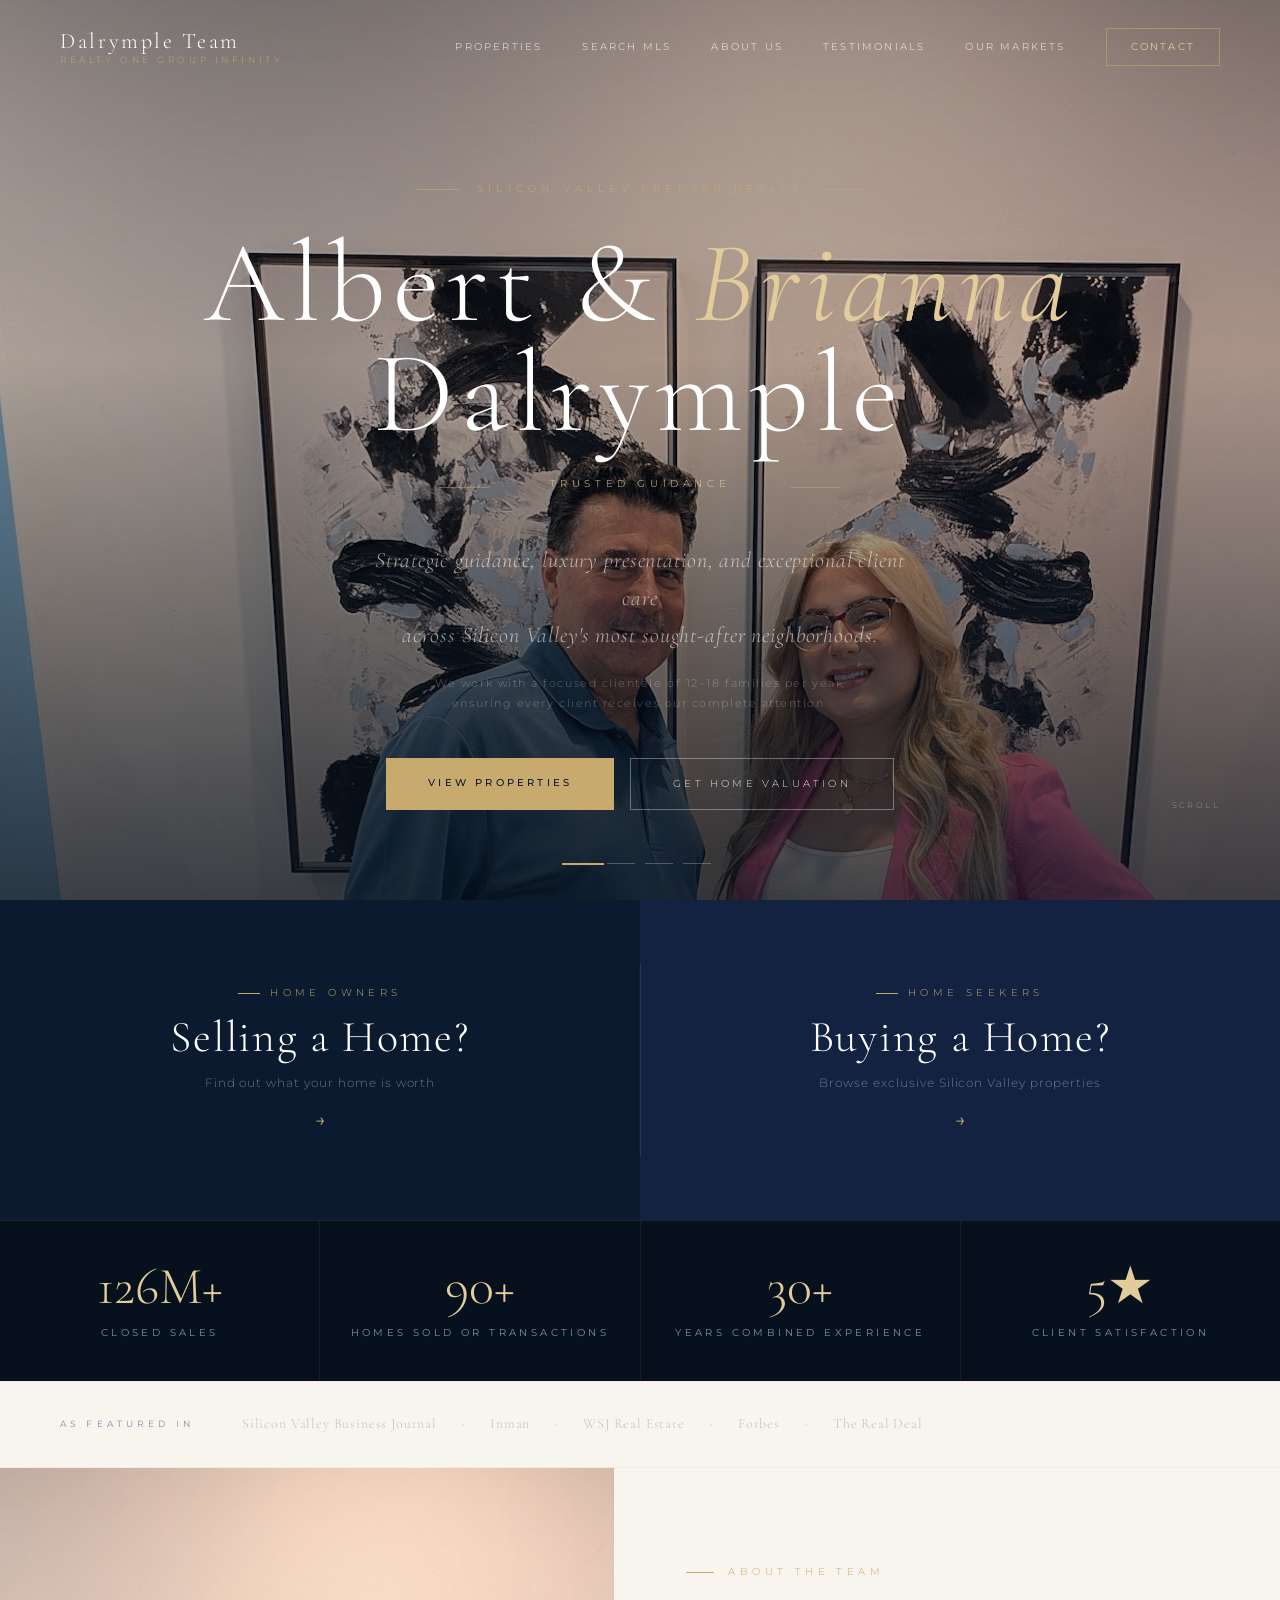
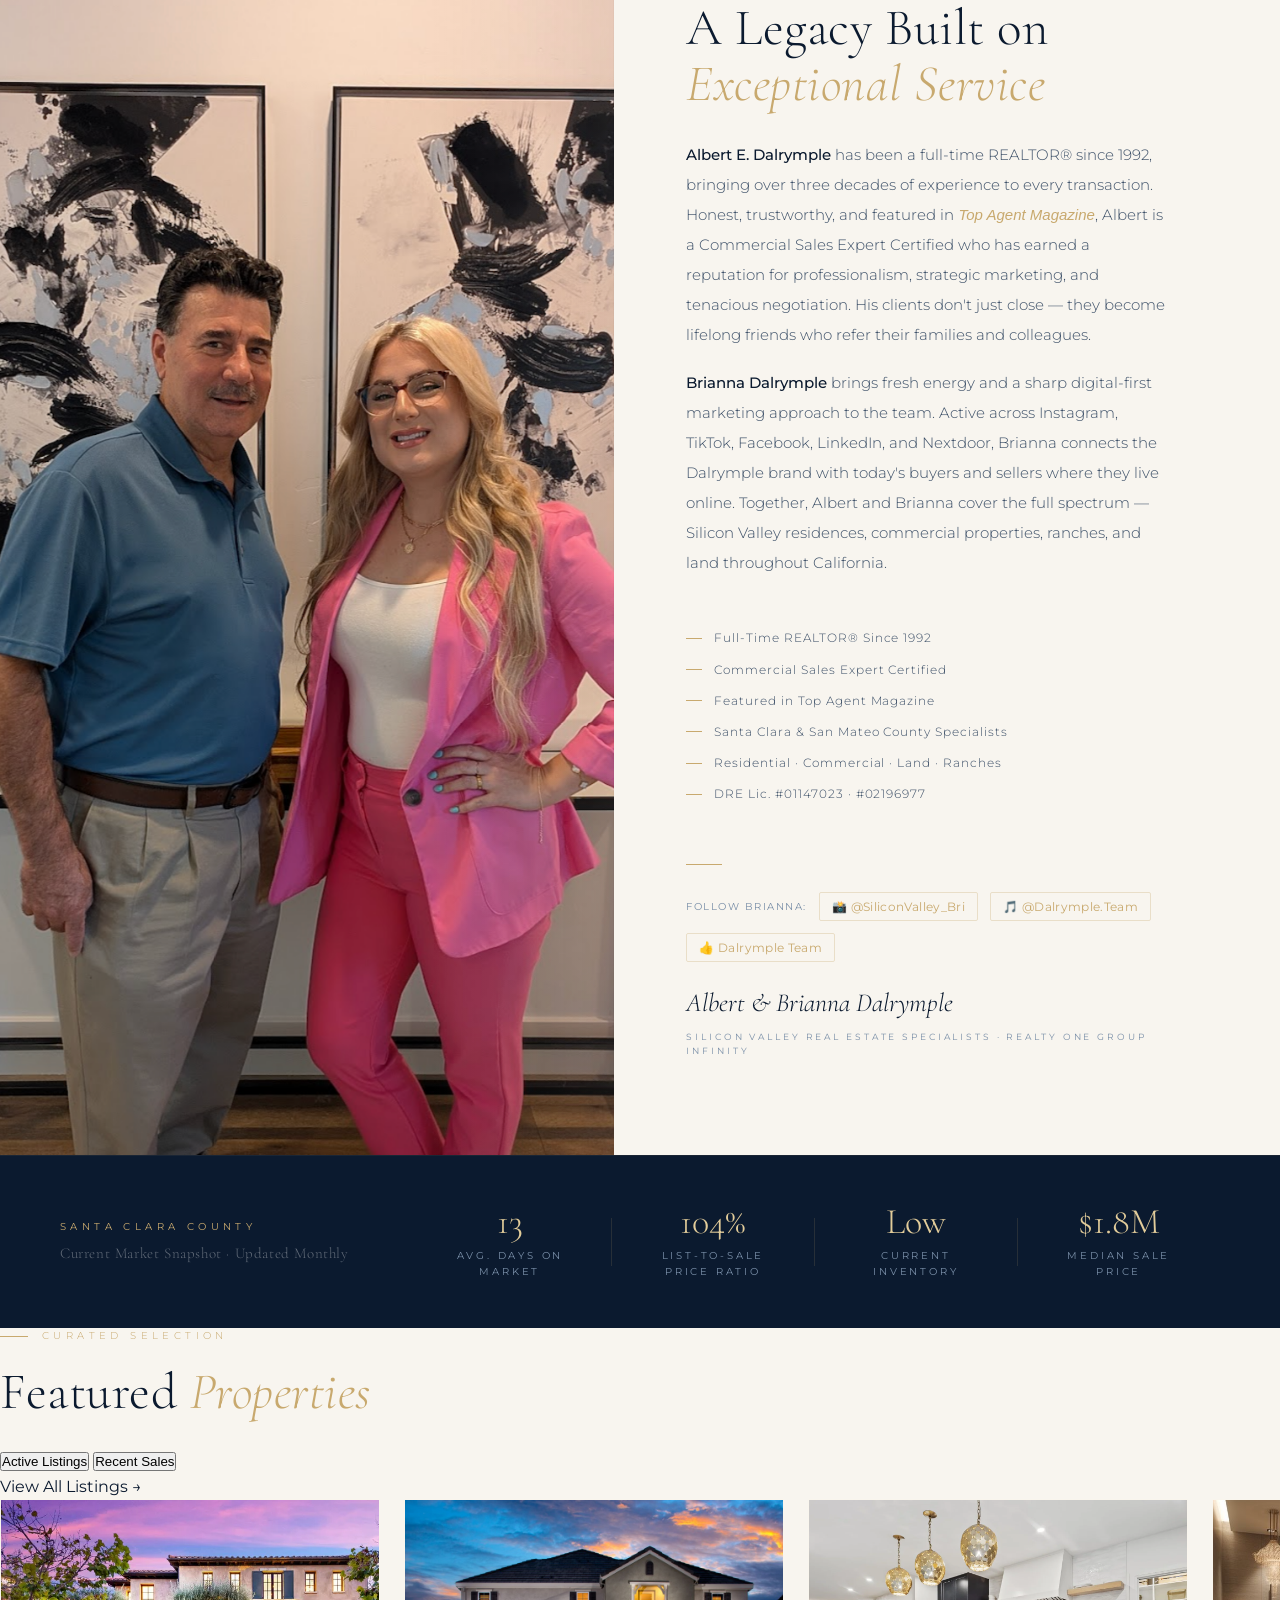
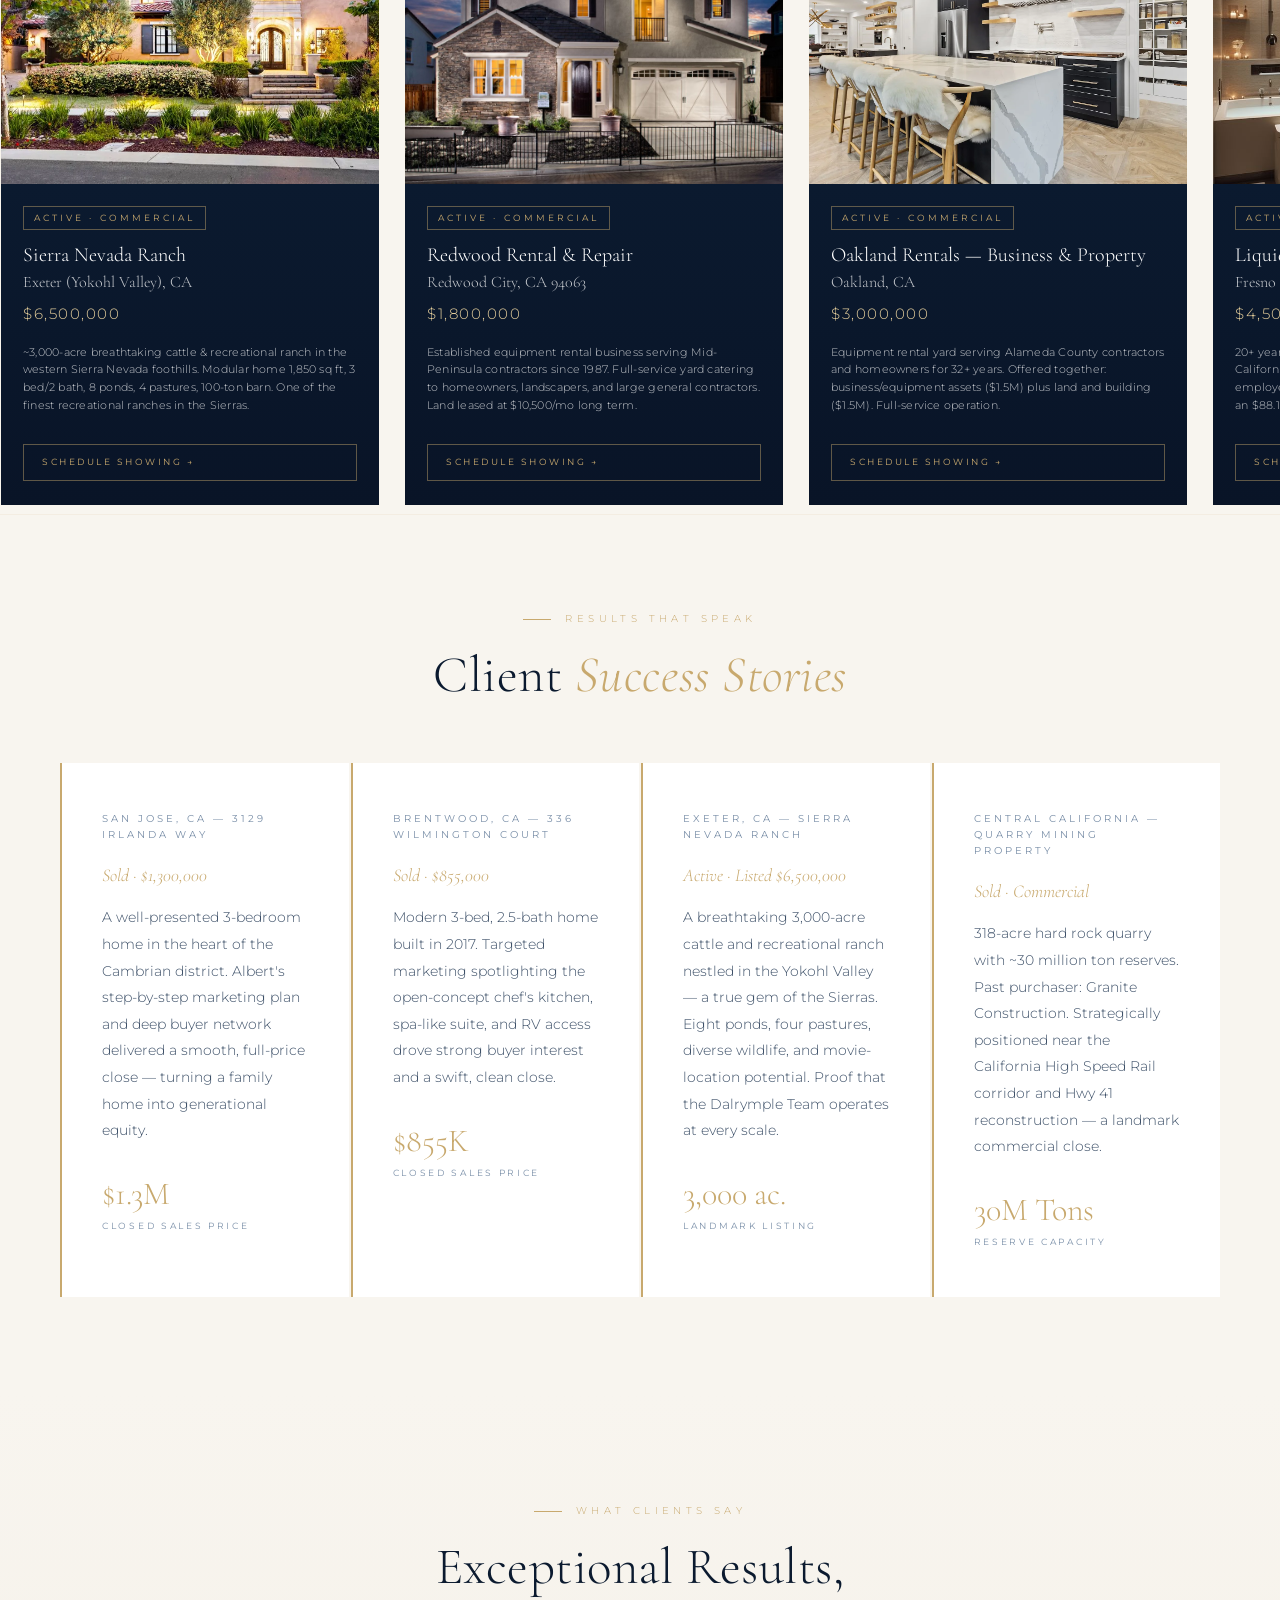
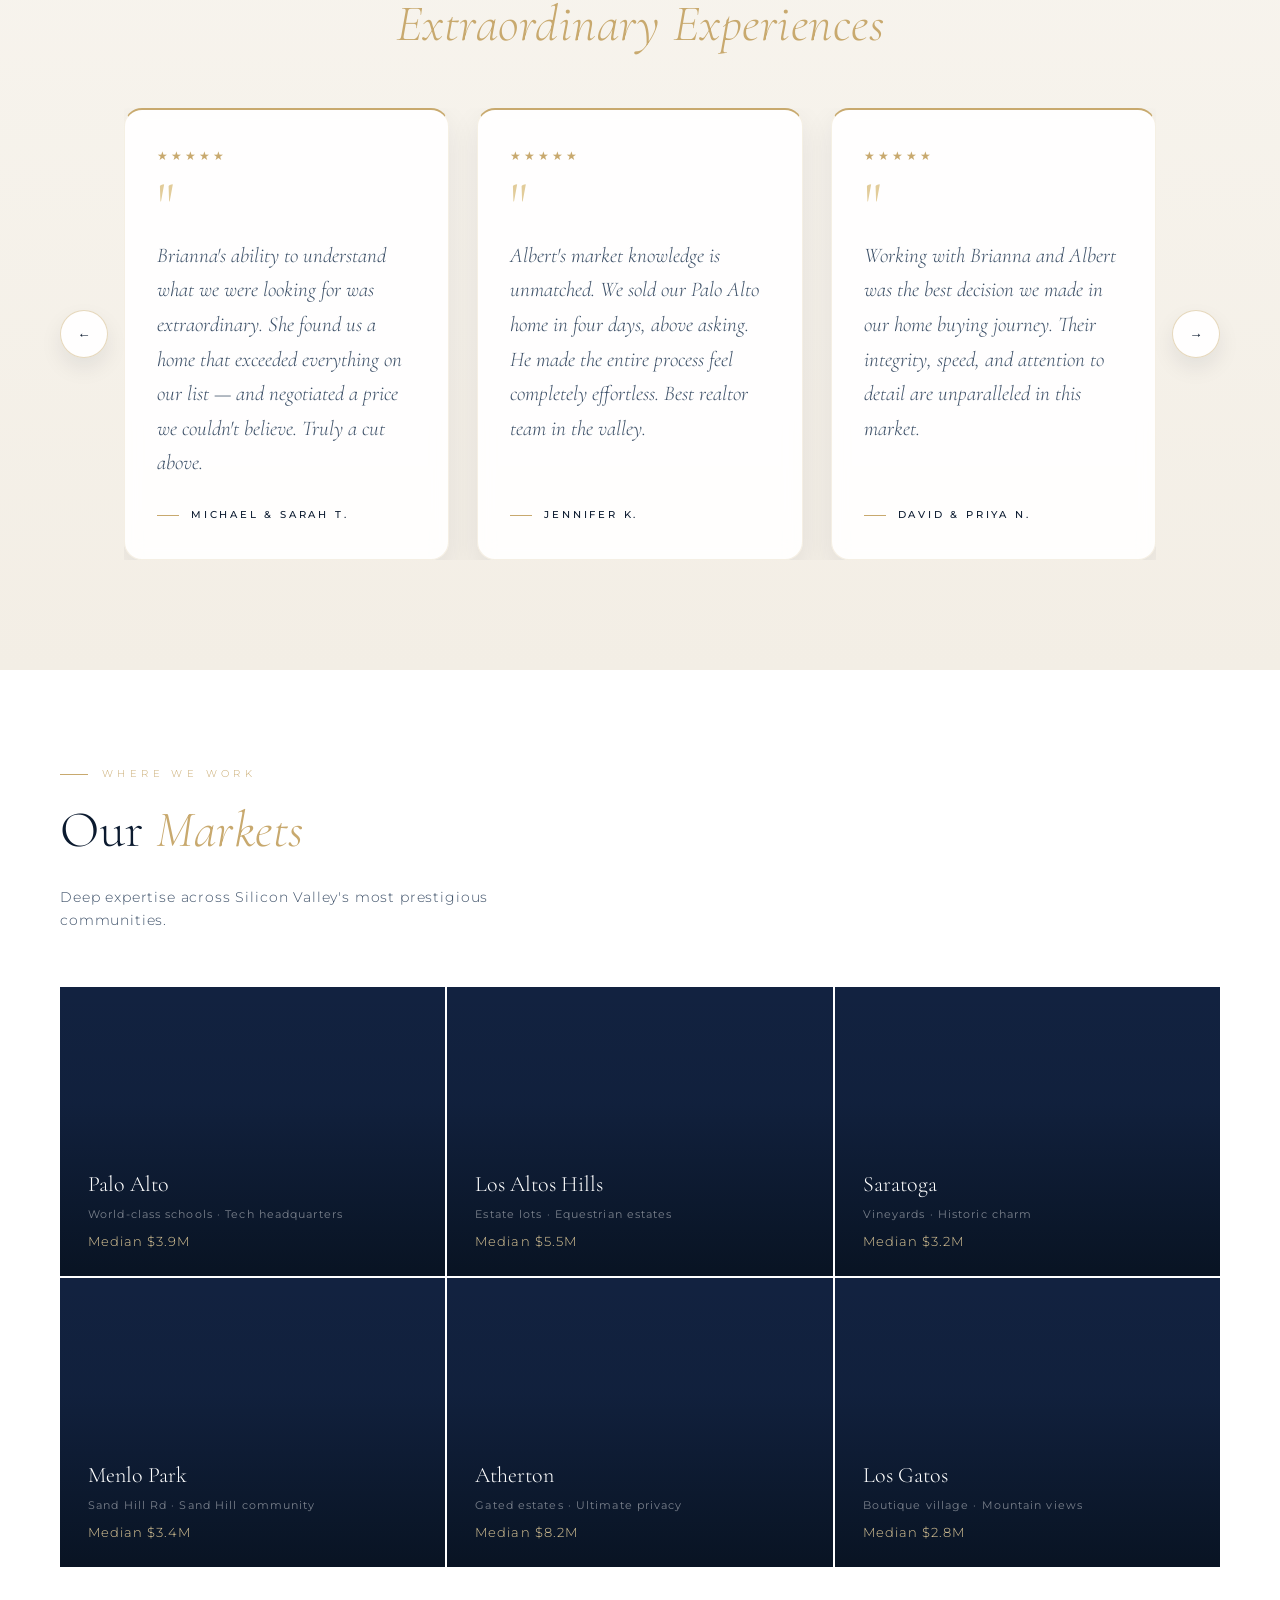
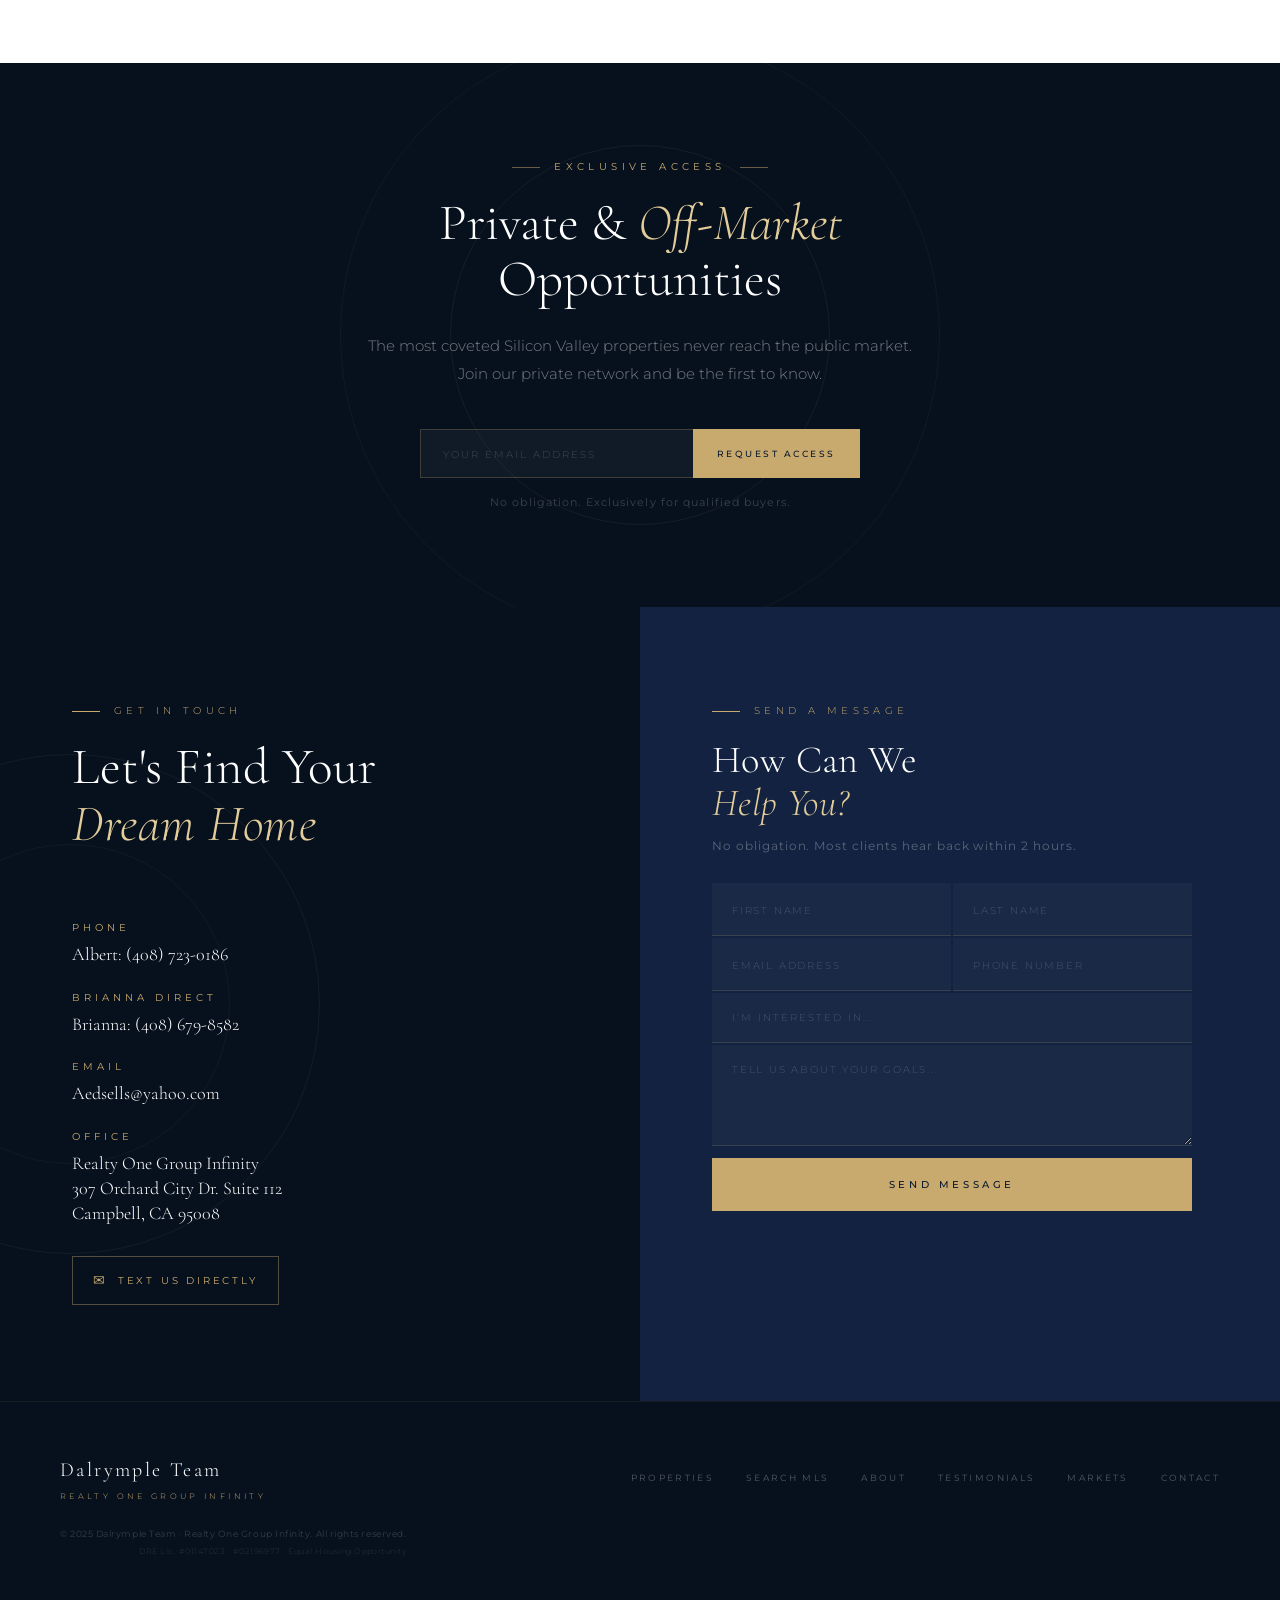
==== commit 2b3aa4e1: "Add MLS search + UI improvements" ====
--- a/index.html
+++ b/index.html
@@ -120,6 +120,7 @@
       </button>
       <div class="nav-links" id="navLinks" role="menubar">
         <a href="#listings" role="menuitem">Properties</a>
+        <a href="search.html" role="menuitem">Search MLS</a>
         <a href="#about" role="menuitem">About Us</a>
         <a href="#testimonials" role="menuitem">Testimonials</a>
         <a href="#markets" role="menuitem">Our Markets</a>
@@ -414,7 +415,7 @@
           </button>
         </div>
 
-        <a href="#contact" class="view-all">View All Listings →</a>
+        <a href="search.html" class="view-all">View All Listings →</a>
       </div>
       <div
         class="listings-carousel"
@@ -554,14 +555,11 @@
           <div>
             <div class="contact-item-label">Email</div>
             <a
-              href="/cdn-cgi/l/email-protection#d9b8bcbdaabcb5b5aa99a0b8b1b6b6f7bab6b4"
+              href="mailto:Aedsells@yahoo.com"
               class="contact-item-value contact-link"
-              ><span
-                class="__cf_email__"
-                data-cfemail="fb9a9e9f889e979788bb829a939494d5989496"
-                >[email&#160;protected]</span
-              ></a
             >
+              Aedsells@yahoo.com
+            </a>
           </div>
           <div>
             <div class="contact-item-label">Office</div>
@@ -680,6 +678,7 @@
       </div>
       <nav class="foot-links" aria-label="Footer navigation">
         <a href="#listings">Properties</a>
+        <a href="search.html">Search MLS</a>
         <a href="#about">About</a>
         <a href="#testimonials">Testimonials</a>
         <a href="#markets">Markets</a>
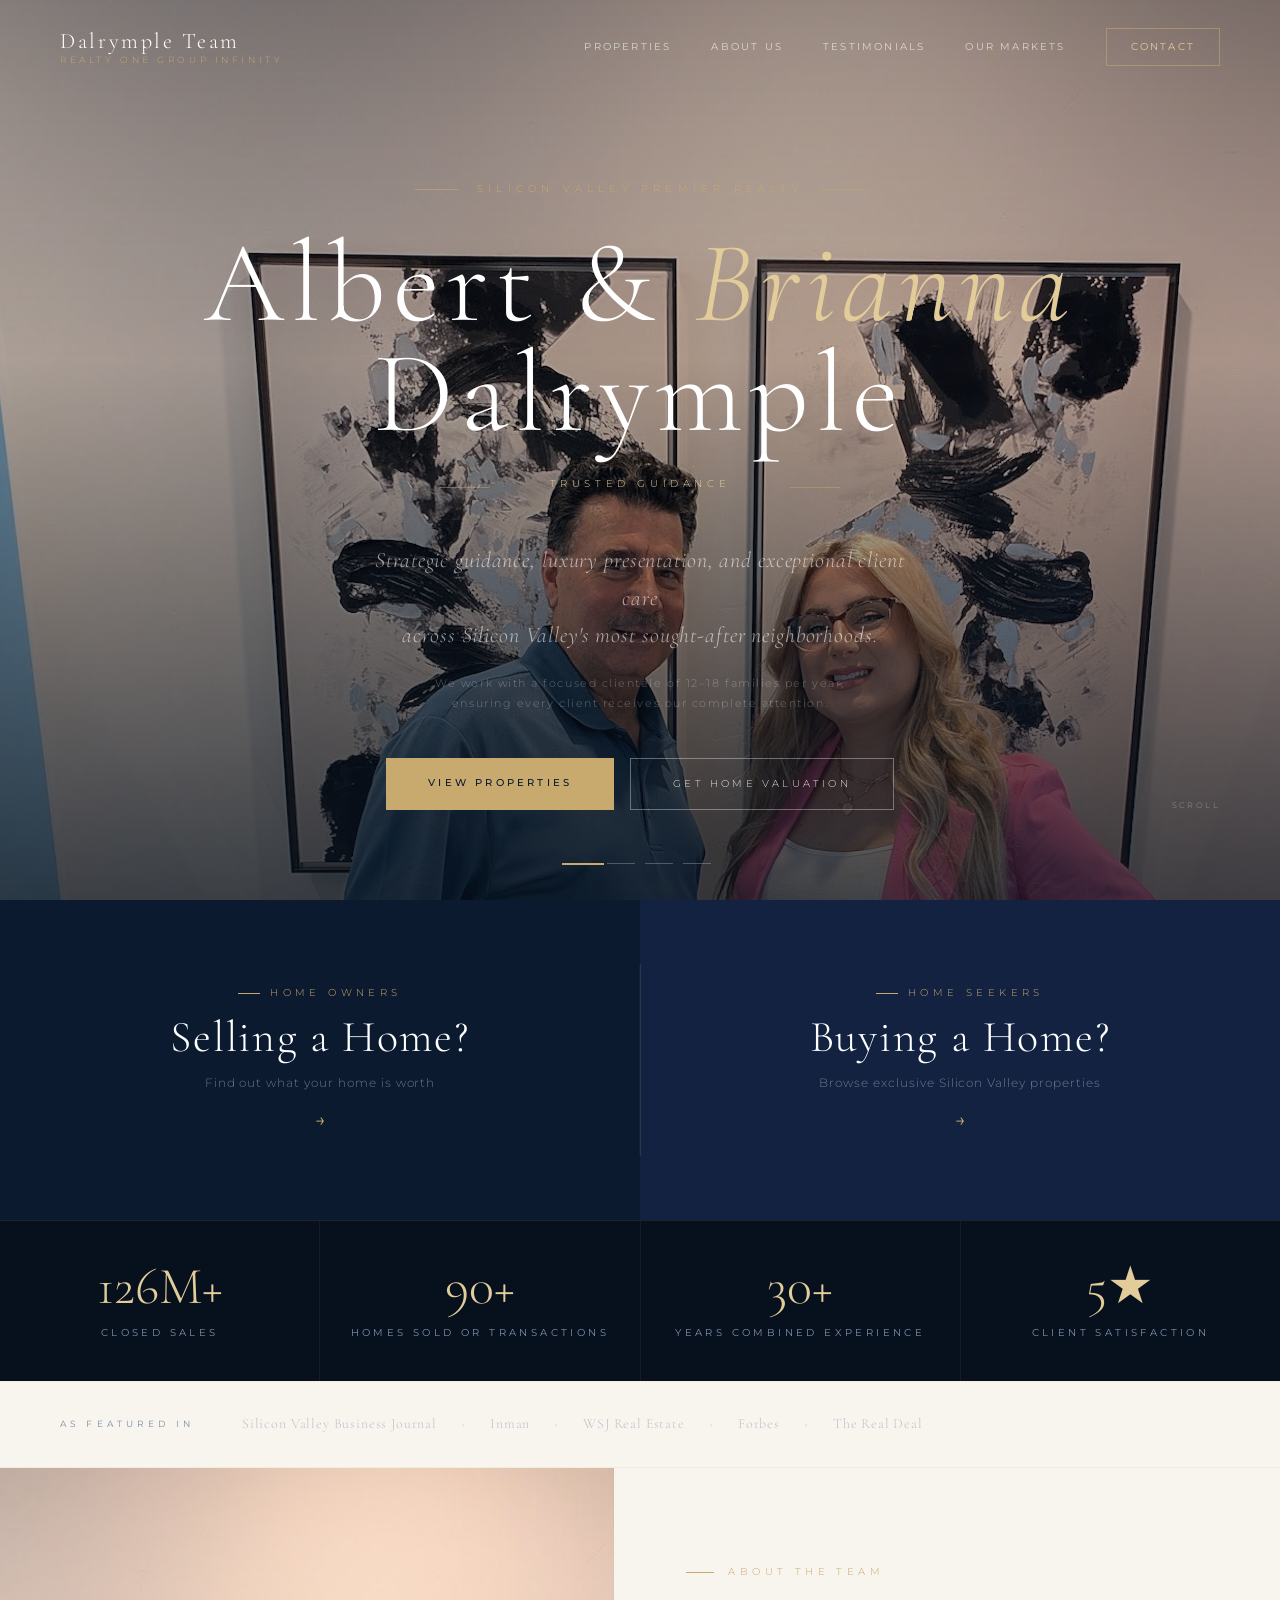
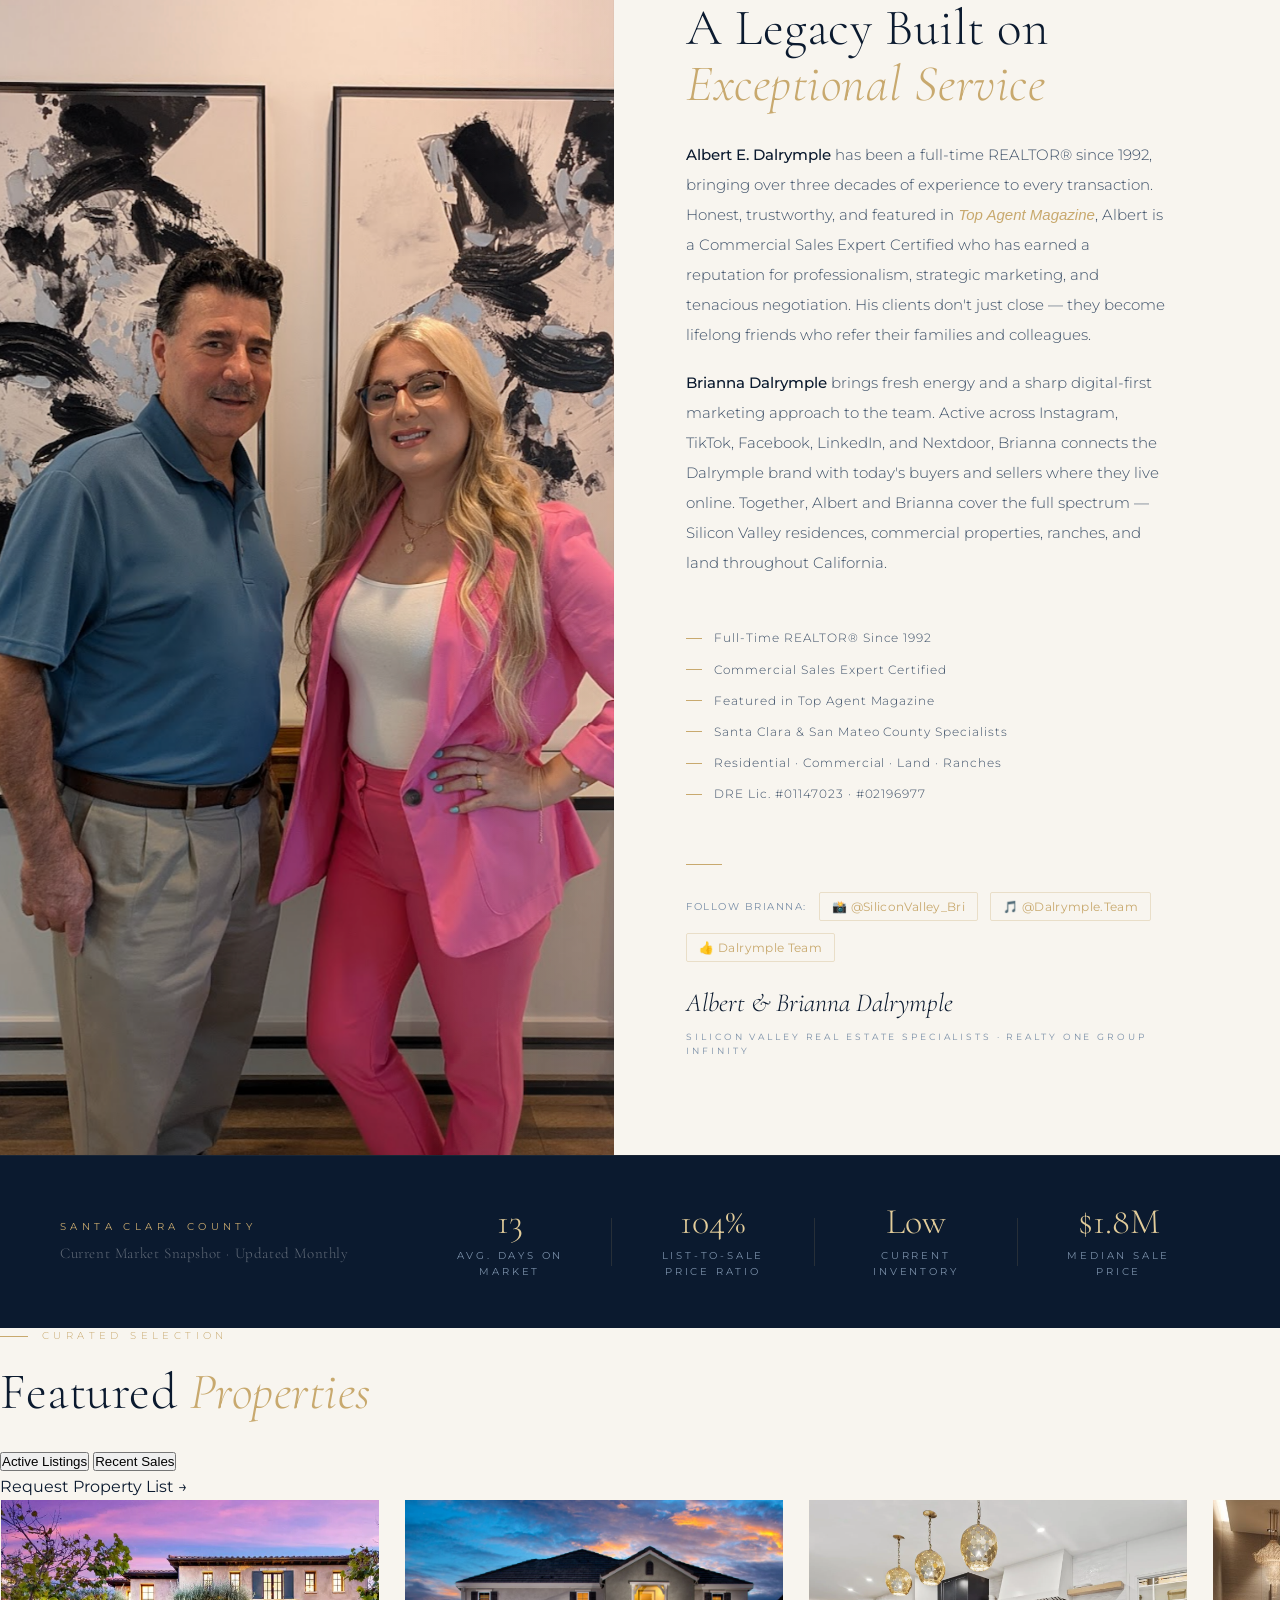
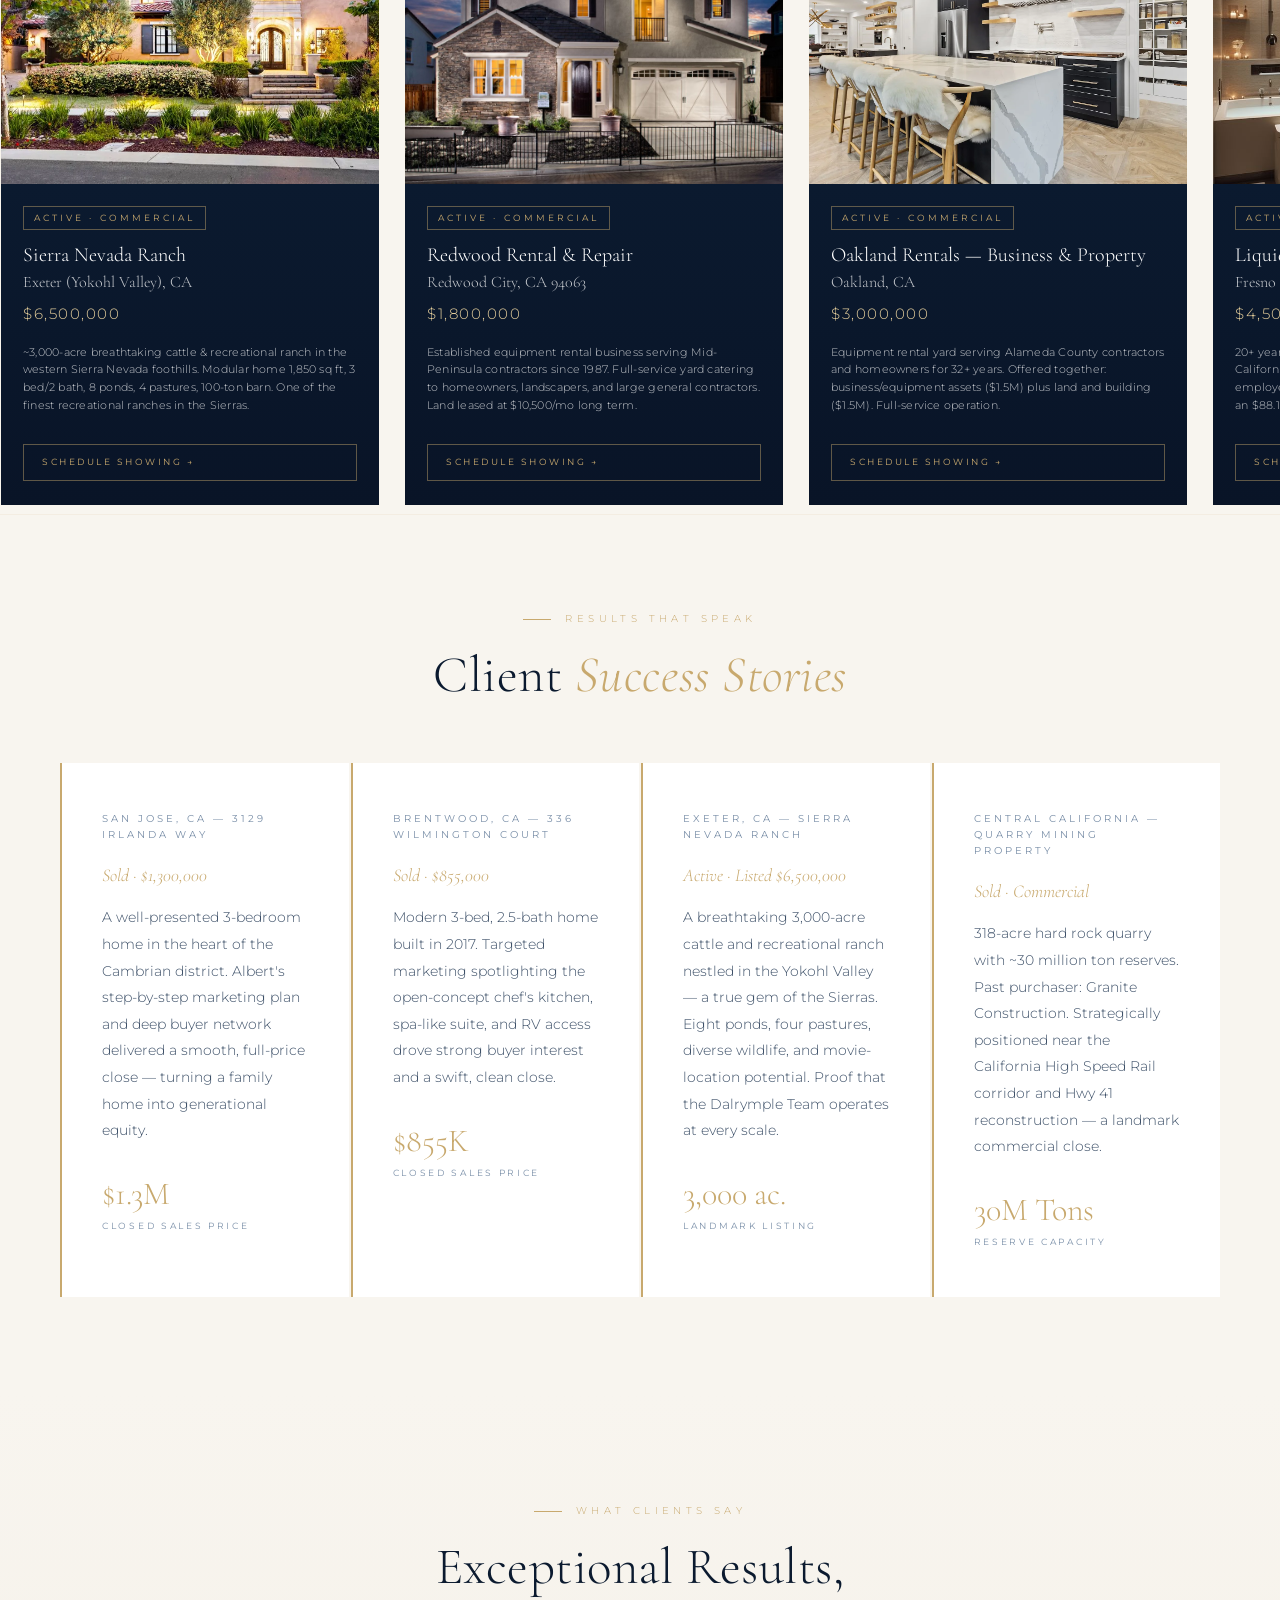
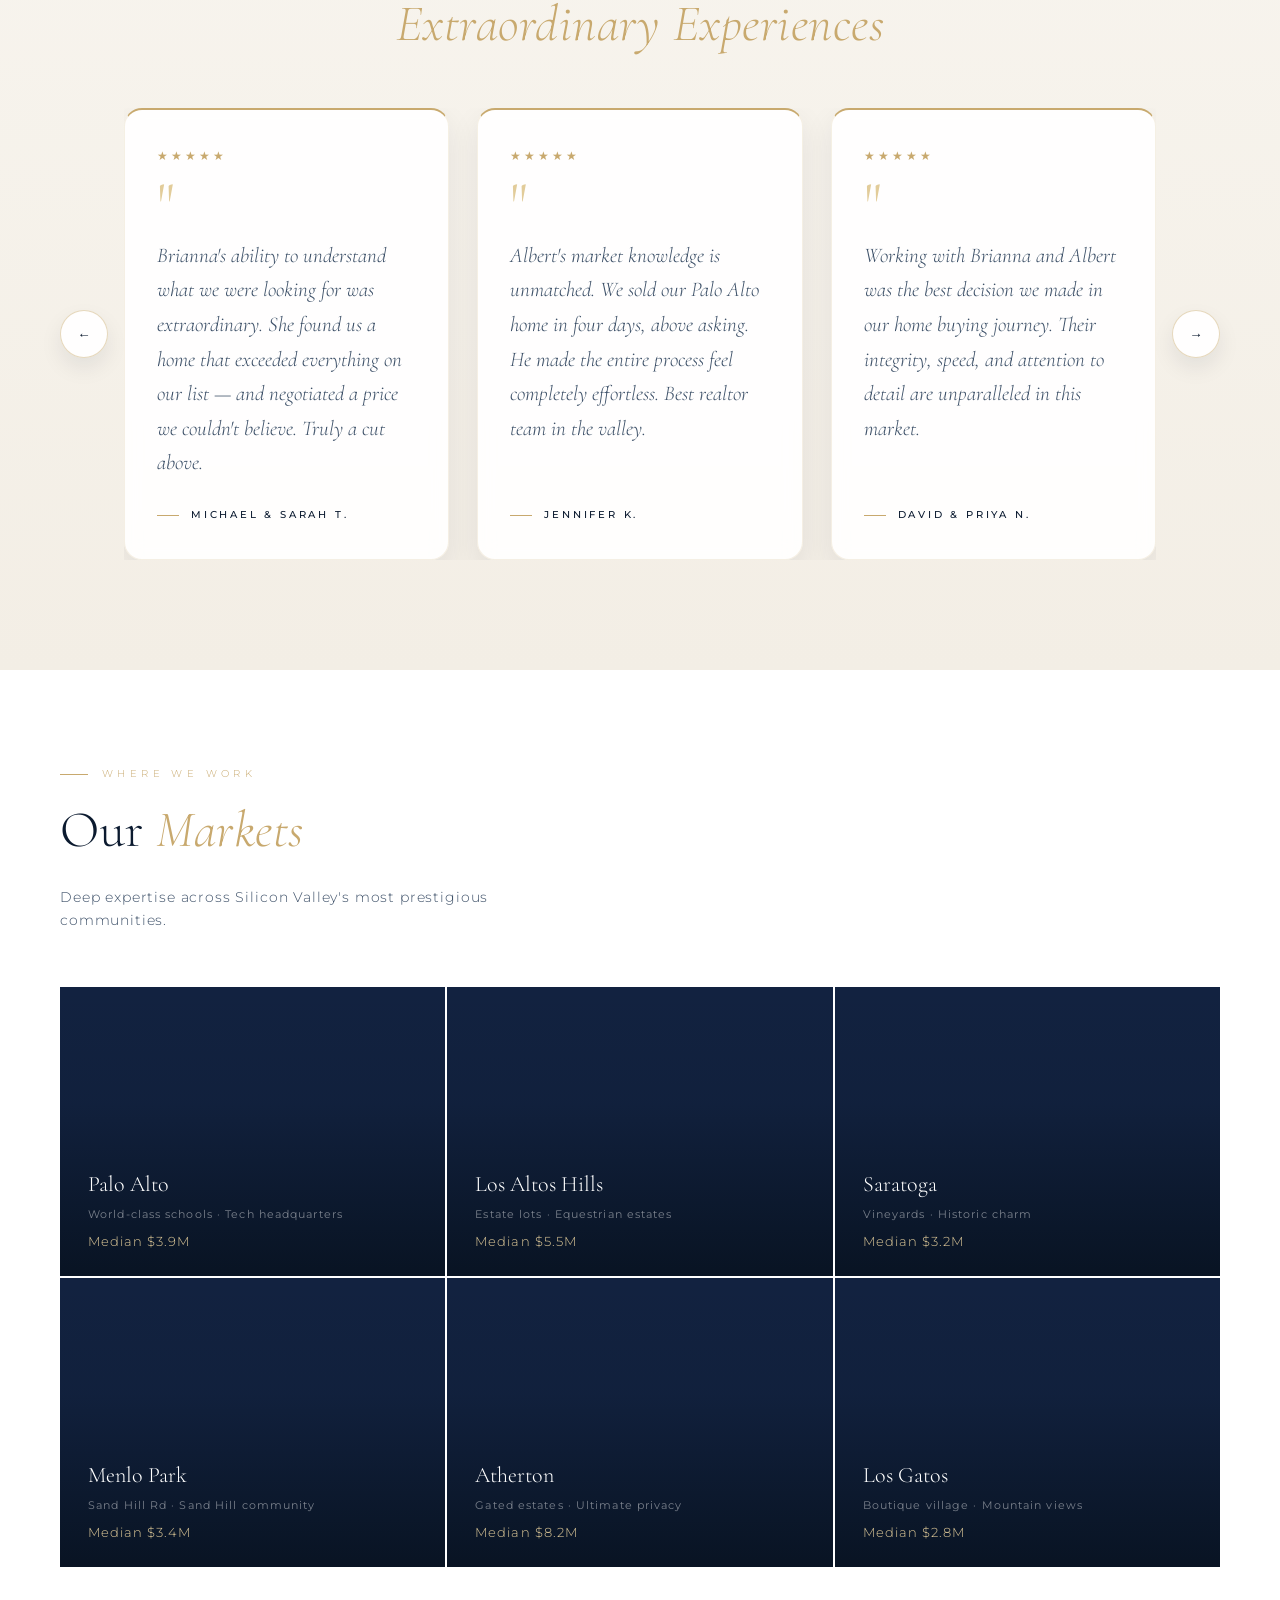
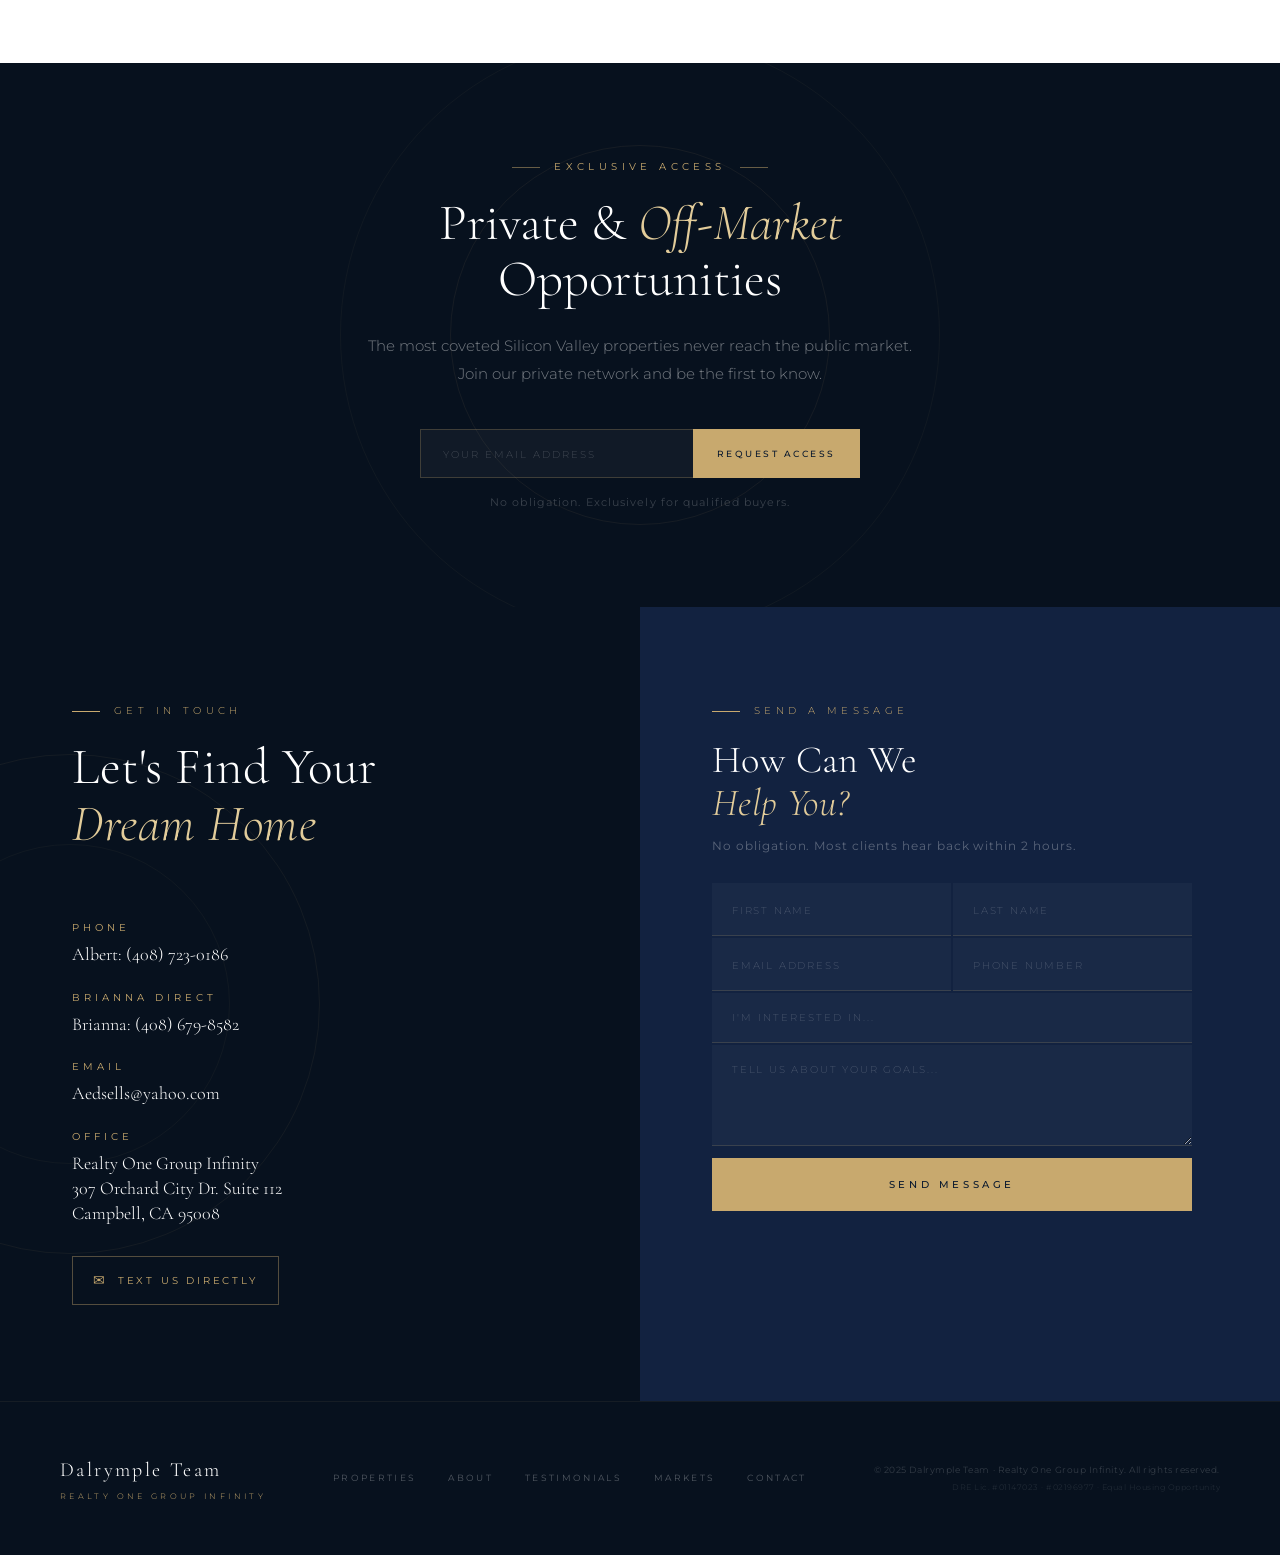
==== commit 82716581: "subtract Search/MLS" ====
--- a/index.html
+++ b/index.html
@@ -120,7 +120,6 @@
       </button>
       <div class="nav-links" id="navLinks" role="menubar">
         <a href="#listings" role="menuitem">Properties</a>
-        <a href="search.html" role="menuitem">Search MLS</a>
         <a href="#about" role="menuitem">About Us</a>
         <a href="#testimonials" role="menuitem">Testimonials</a>
         <a href="#markets" role="menuitem">Our Markets</a>
@@ -415,7 +414,7 @@
           </button>
         </div>
 
-        <a href="search.html" class="view-all">View All Listings →</a>
+        <a href="#contact" class="view-all">Request Property List →</a>
       </div>
       <div
         class="listings-carousel"
@@ -678,7 +677,6 @@
       </div>
       <nav class="foot-links" aria-label="Footer navigation">
         <a href="#listings">Properties</a>
-        <a href="search.html">Search MLS</a>
         <a href="#about">About</a>
         <a href="#testimonials">Testimonials</a>
         <a href="#markets">Markets</a>
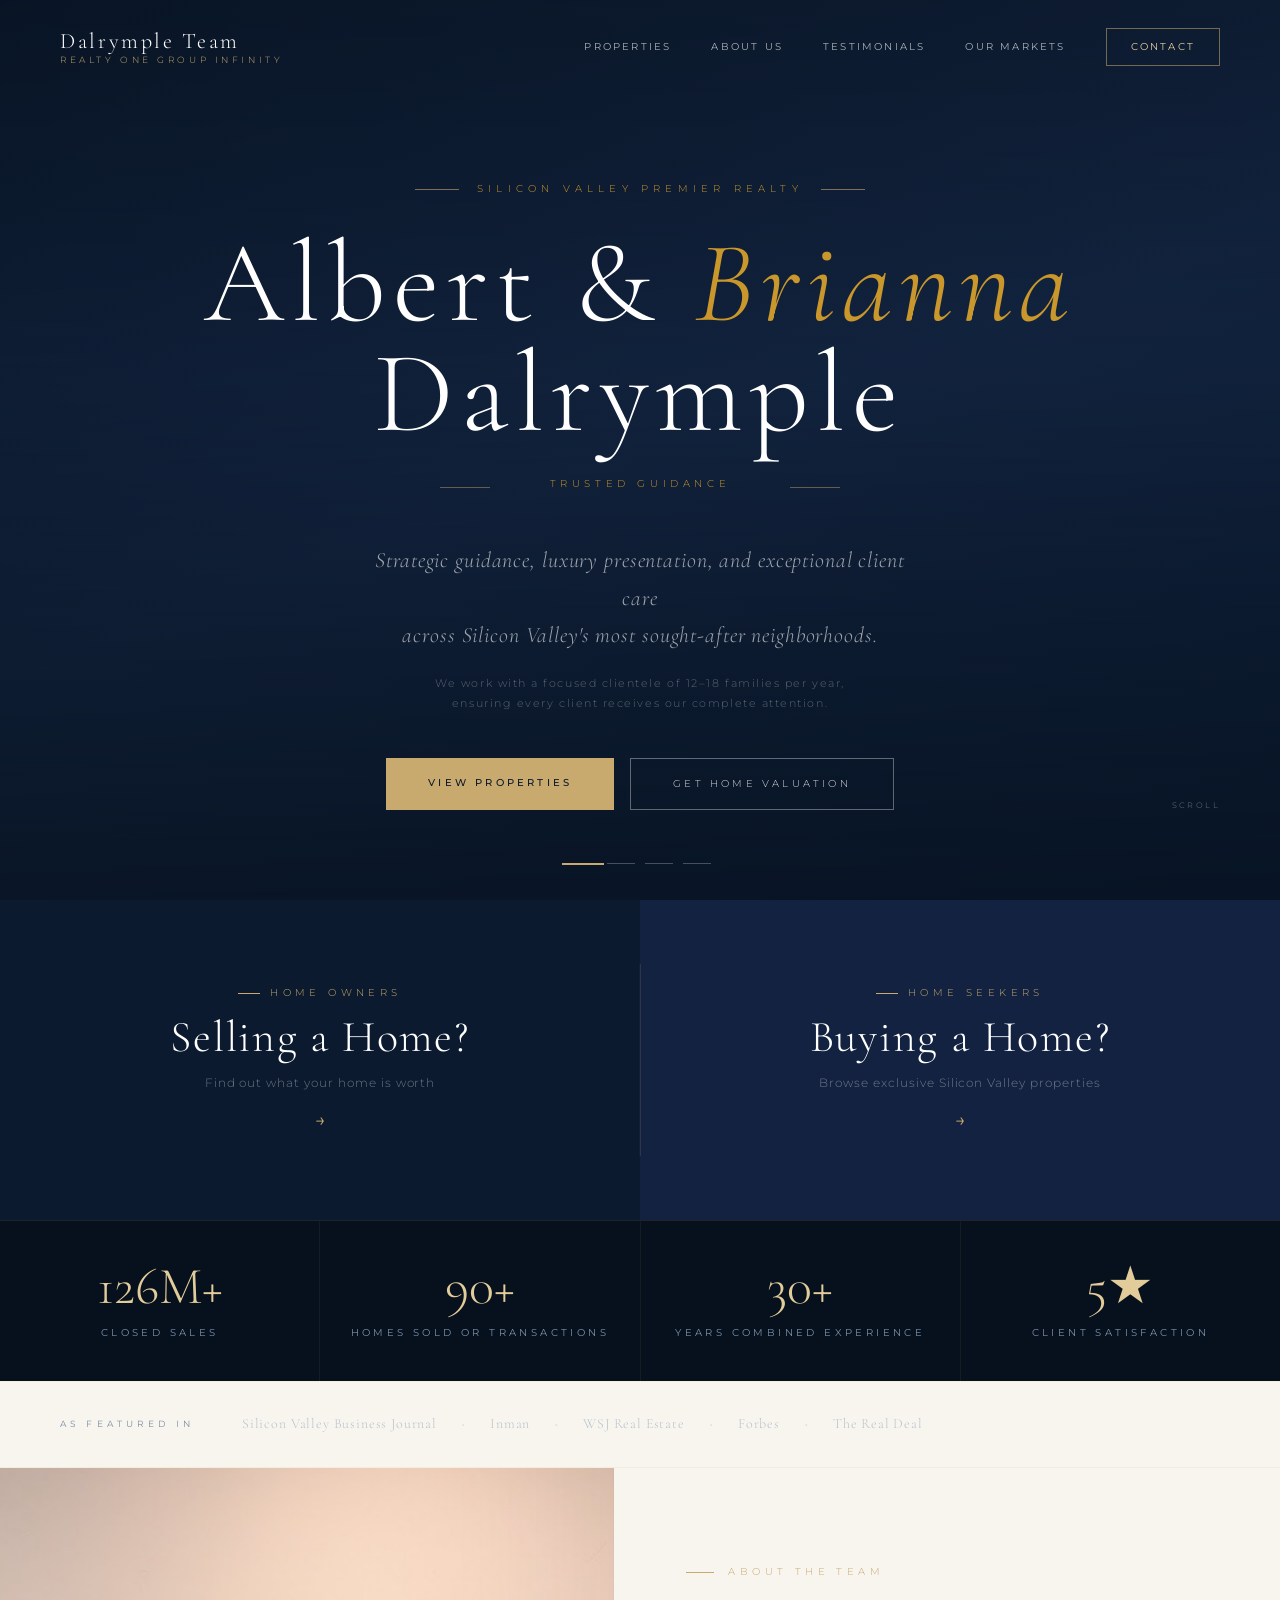
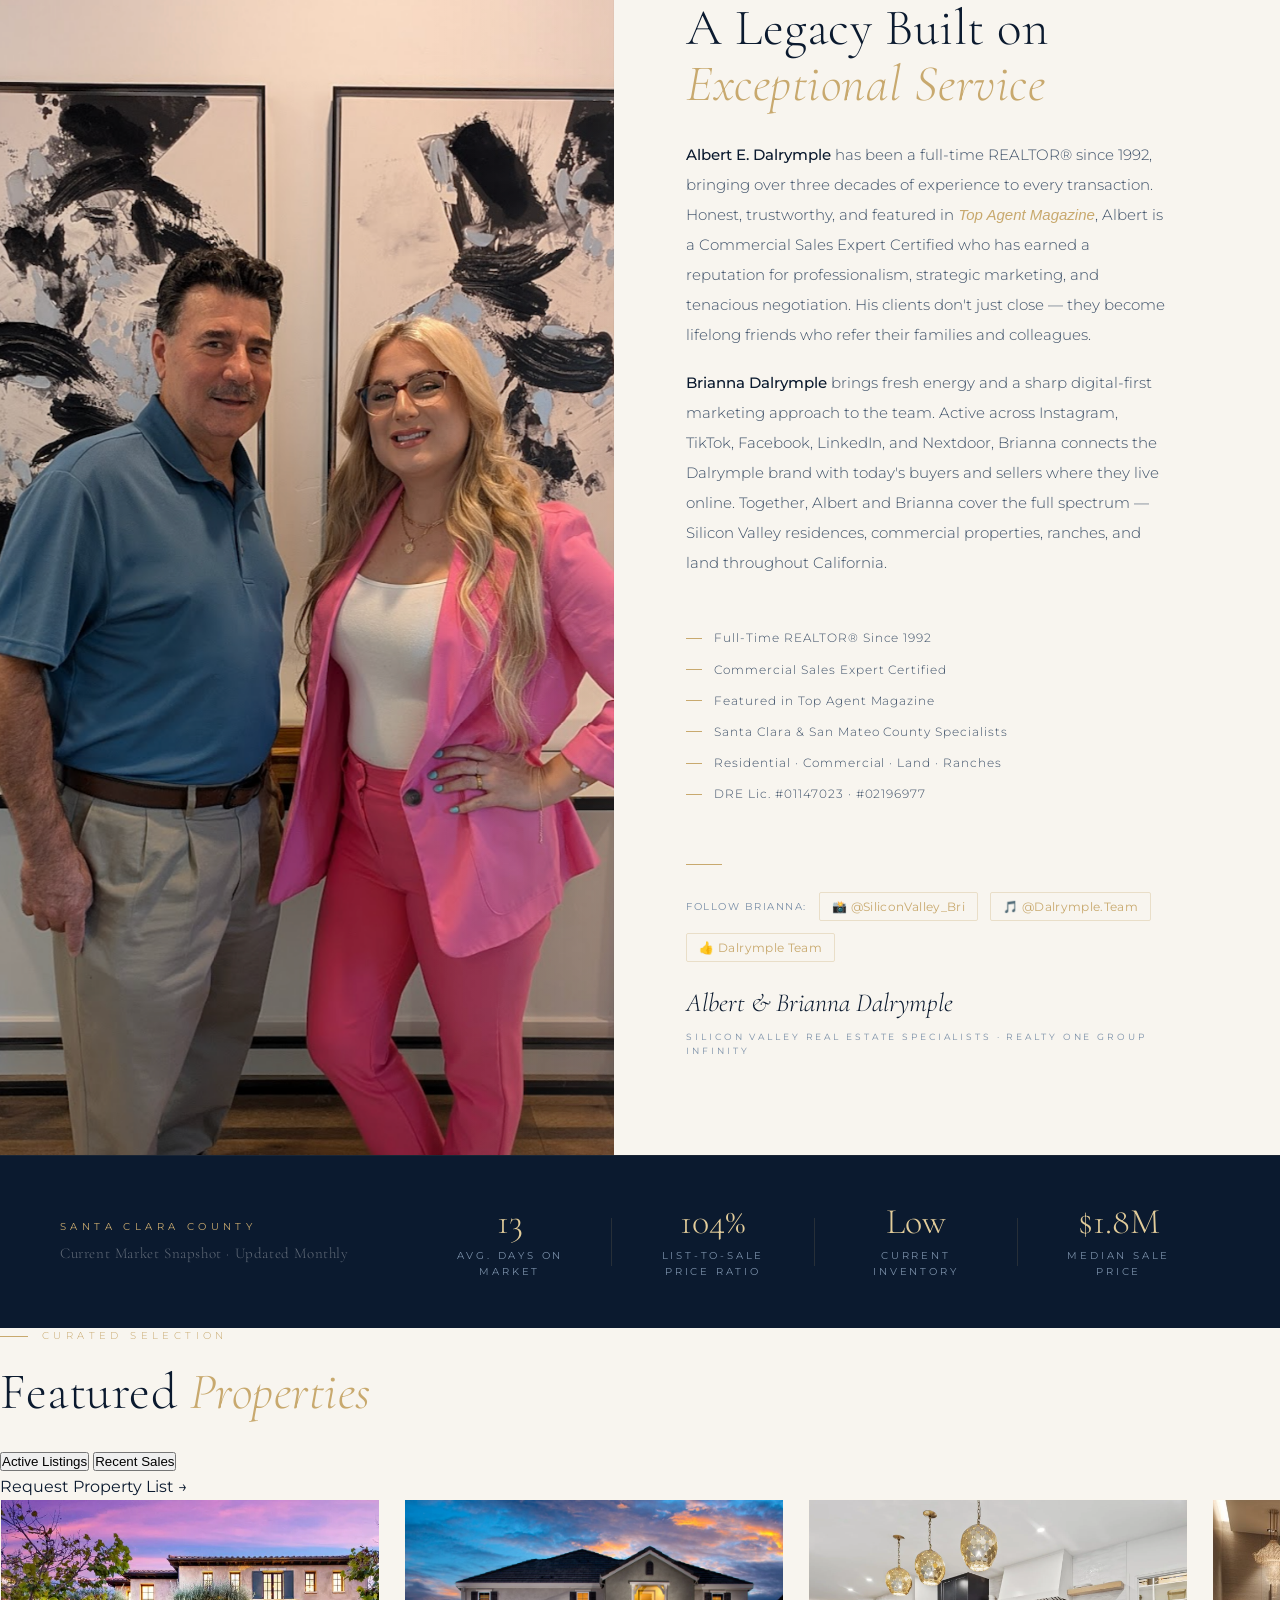
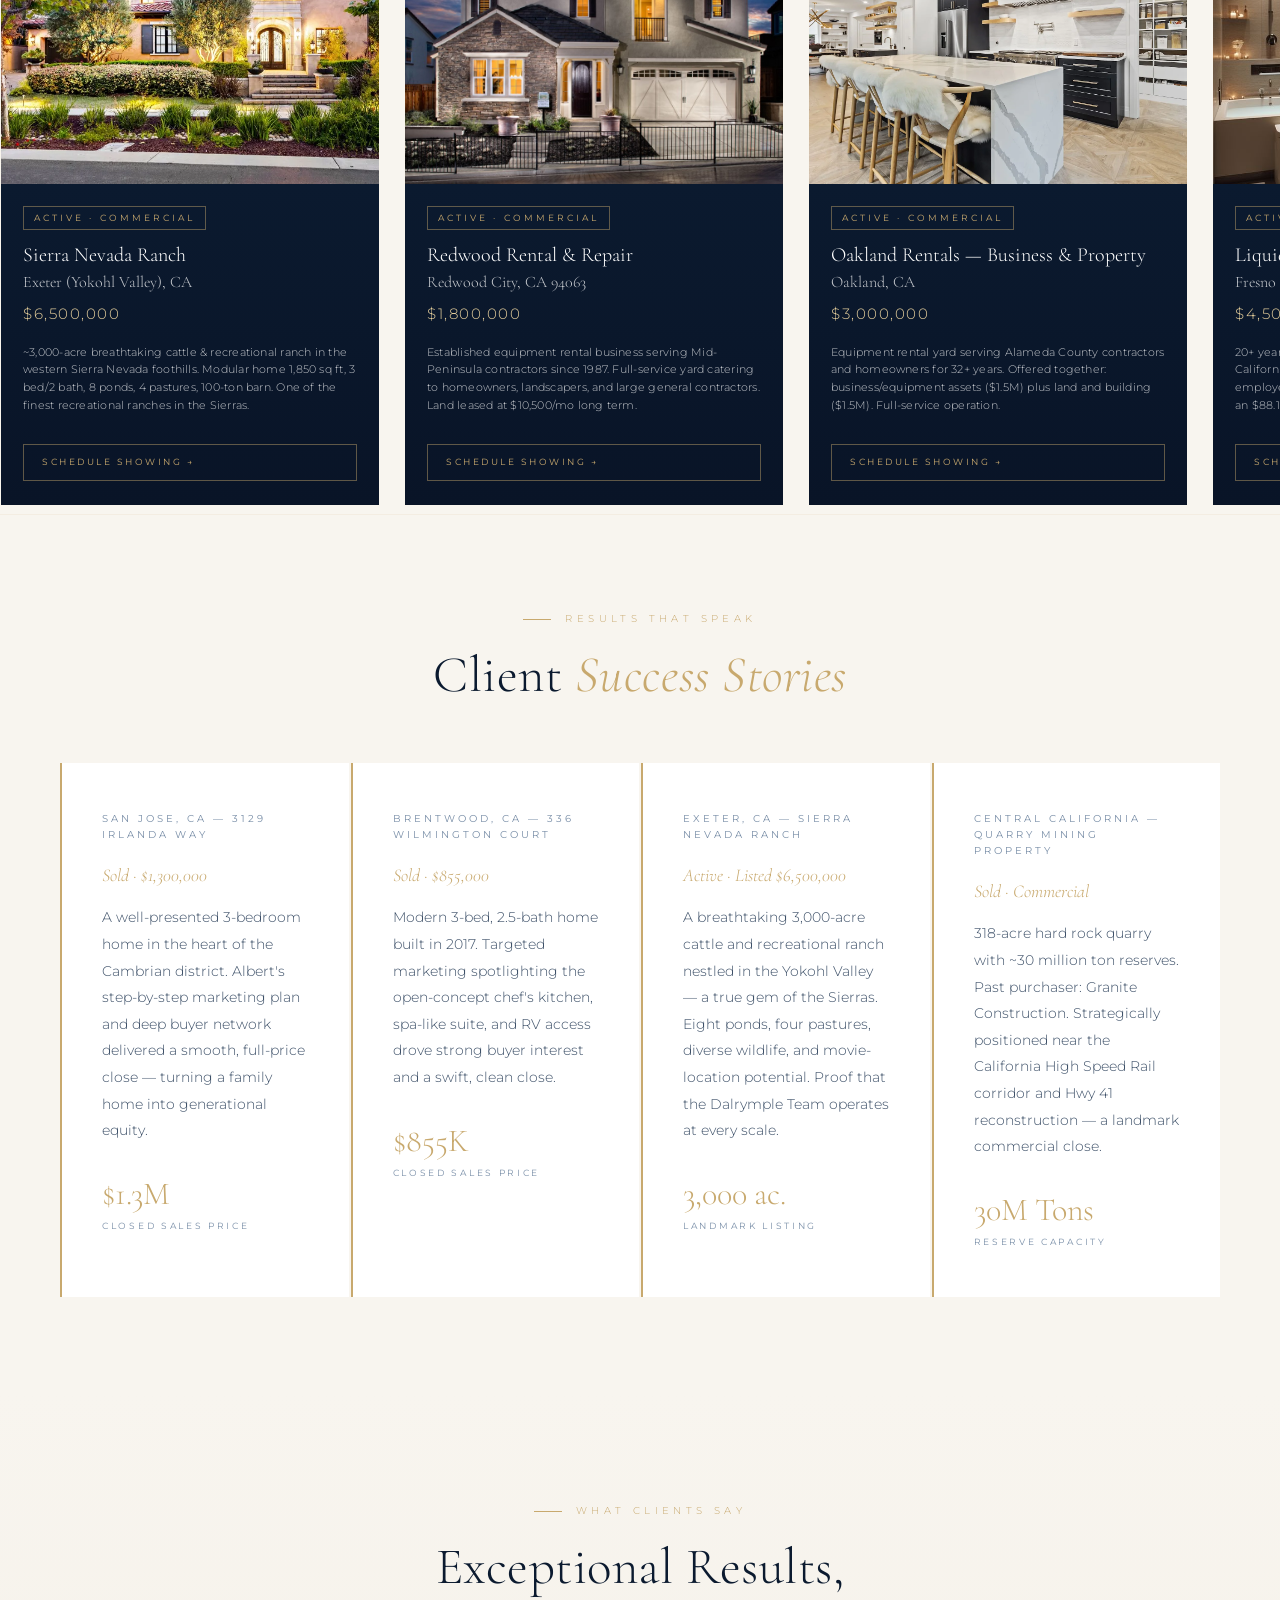
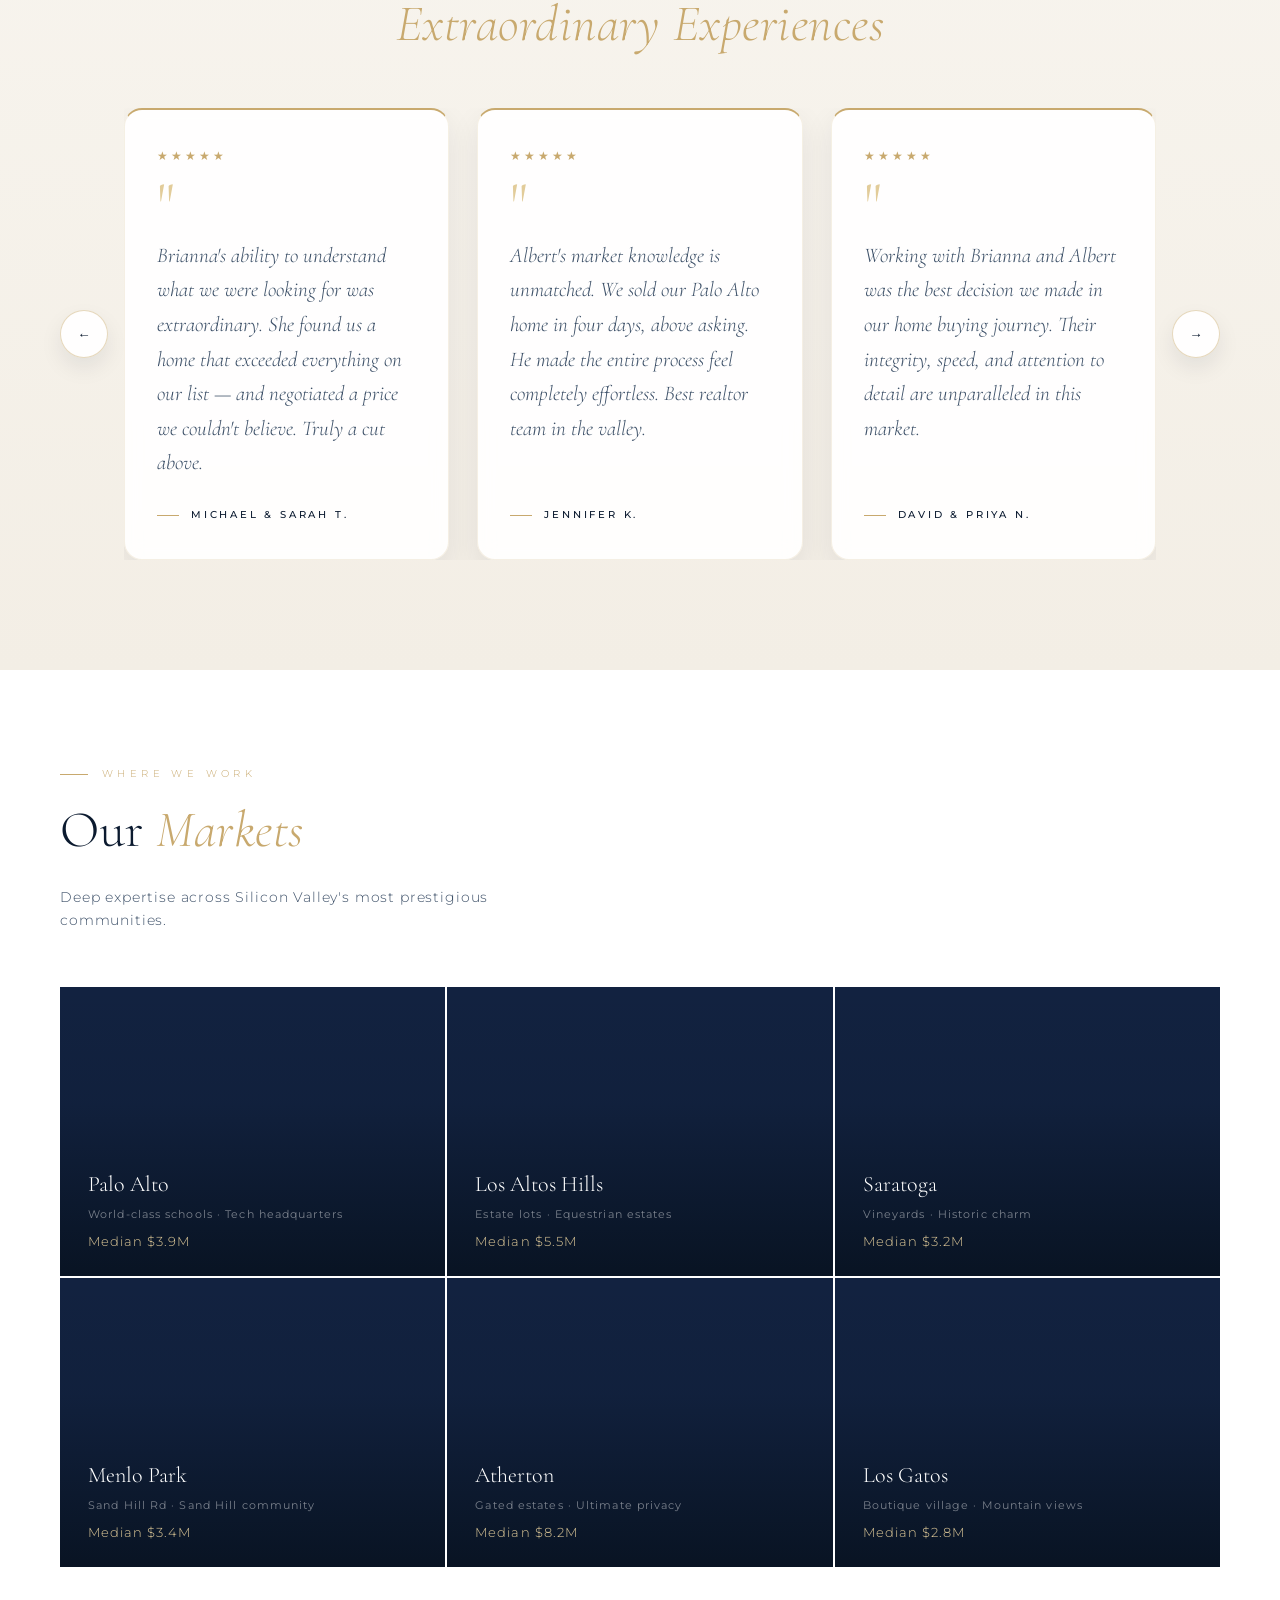
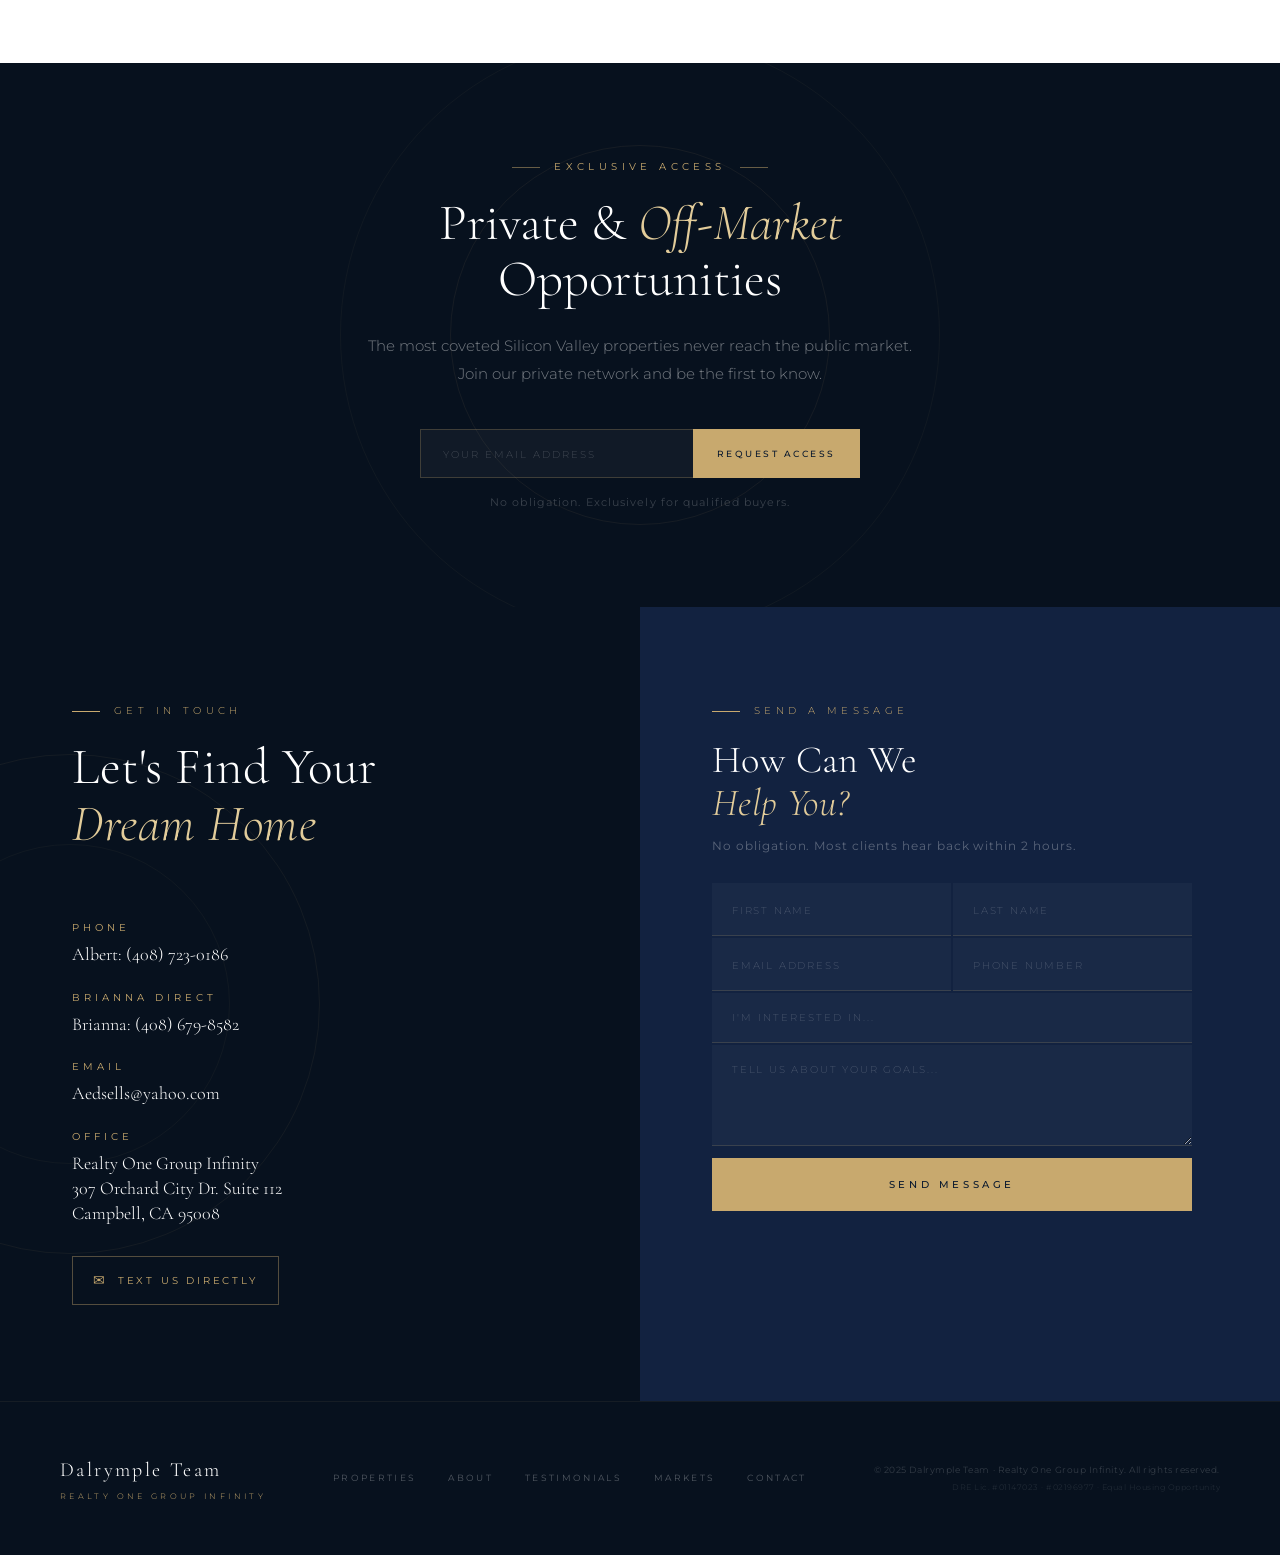
==== commit c706b91b: "update website visuals" ====
--- a/index.html
+++ b/index.html
@@ -130,14 +130,27 @@
     <!-- ═══ HERO — FULL VIEWPORT CINEMATIC ═══ -->
     <section class="hero" id="home" aria-label="Hero banner">
       <div class="hero-slides" aria-hidden="true">
-        <div
-          class="hero-slide active"
-          id="slide-0"
-          style="background-image: url(&quot;Images/FatherDaughter.png&quot;)"
-        ></div>
-        <div class="hero-slide" id="slide-1"></div>
-        <div class="hero-slide" id="slide-2"></div>
-        <div class="hero-slide" id="slide-3"></div>
+        <div class="hero-slide active" id="slide-0">
+          <video class="hero-video" autoplay muted playsinline>
+            <source src="Images/CapitolaOcean.mp4" type="video/mp4" />
+          </video>
+        </div>
+        <div class="hero-slide" id="slide-1">
+          <video class="hero-video" autoplay muted loop playsinline>
+            <source src="Images/GoldenGate.mp4" type="video/mp4" />
+          </video>
+        </div>
+        <div class="hero-slide" id="slide-2">
+          <video class="hero-video" autoplay muted loop playsinline>
+            <source src="Images/PalmTrees.mp4" type="video/mp4" />
+          </video>
+        </div>
+
+        <div class="hero-slide" id="slide-3">
+          <video class="hero-video" autoplay muted loop playsinline>
+            <source src="Images/GoldenGate2.mp4" type="video/mp4" />
+          </video>
+        </div>
       </div>
 
       <div class="hero-overlay" aria-hidden="true"></div>
--- a/style.css
+++ b/style.css
@@ -189,9 +189,9 @@
   z-index: 2;
   background: linear-gradient(
     to bottom,
-    rgba(7, 17, 30, 0.38) 0%,
-    rgba(7, 17, 30, 0.25) 40%,
-    rgba(7, 17, 30, 0.72) 100%
+    rgba(7, 17, 30, 0.55) 0%,
+    rgba(7, 17, 30, 0.42) 40%,
+    rgba(7, 17, 30, 0.82) 100%
   );
 }
 
@@ -217,7 +217,7 @@
   font-weight: 300;
   letter-spacing: 0.52em;
   text-transform: uppercase;
-  color: var(--champagne);
+  color: #c9972b;
   margin-bottom: 32px;
   opacity: 0;
   animation: fadeIn 1s 0.4s var(--ease) forwards;
@@ -246,7 +246,7 @@
 }
 .hero-name em {
   font-style: italic;
-  color: var(--champ-light);
+  color: #c9972b;
 }
 
 .hero-rotator-wrap {
@@ -272,6 +272,7 @@
 .rotator-word {
   position: absolute;
   top: 0;
+
   left: 0;
   right: 0;
   font-family: var(--sans);
@@ -279,7 +280,7 @@
   font-weight: 300;
   letter-spacing: 0.46em;
   text-transform: uppercase;
-  color: var(--champ-light);
+  color: #c9972b;
   text-align: center;
   opacity: 0;
   transform: translateY(16px);
